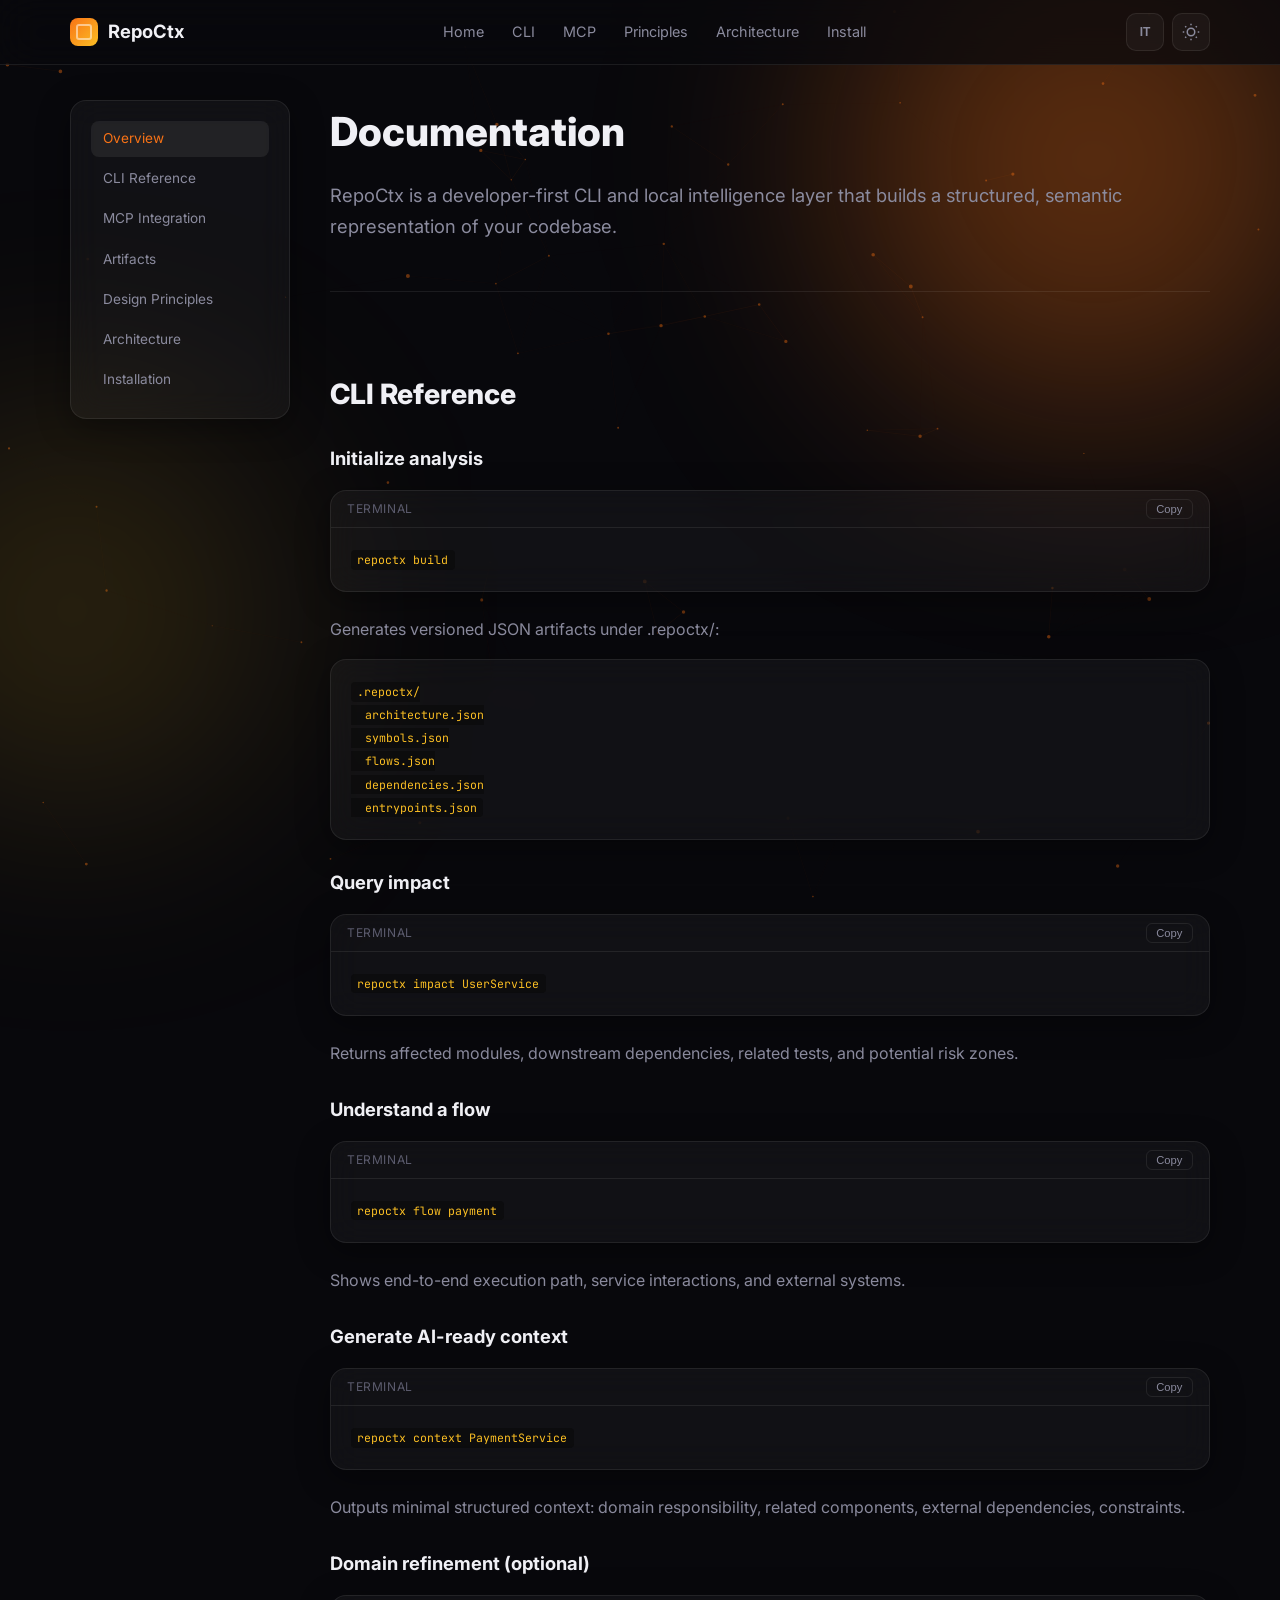
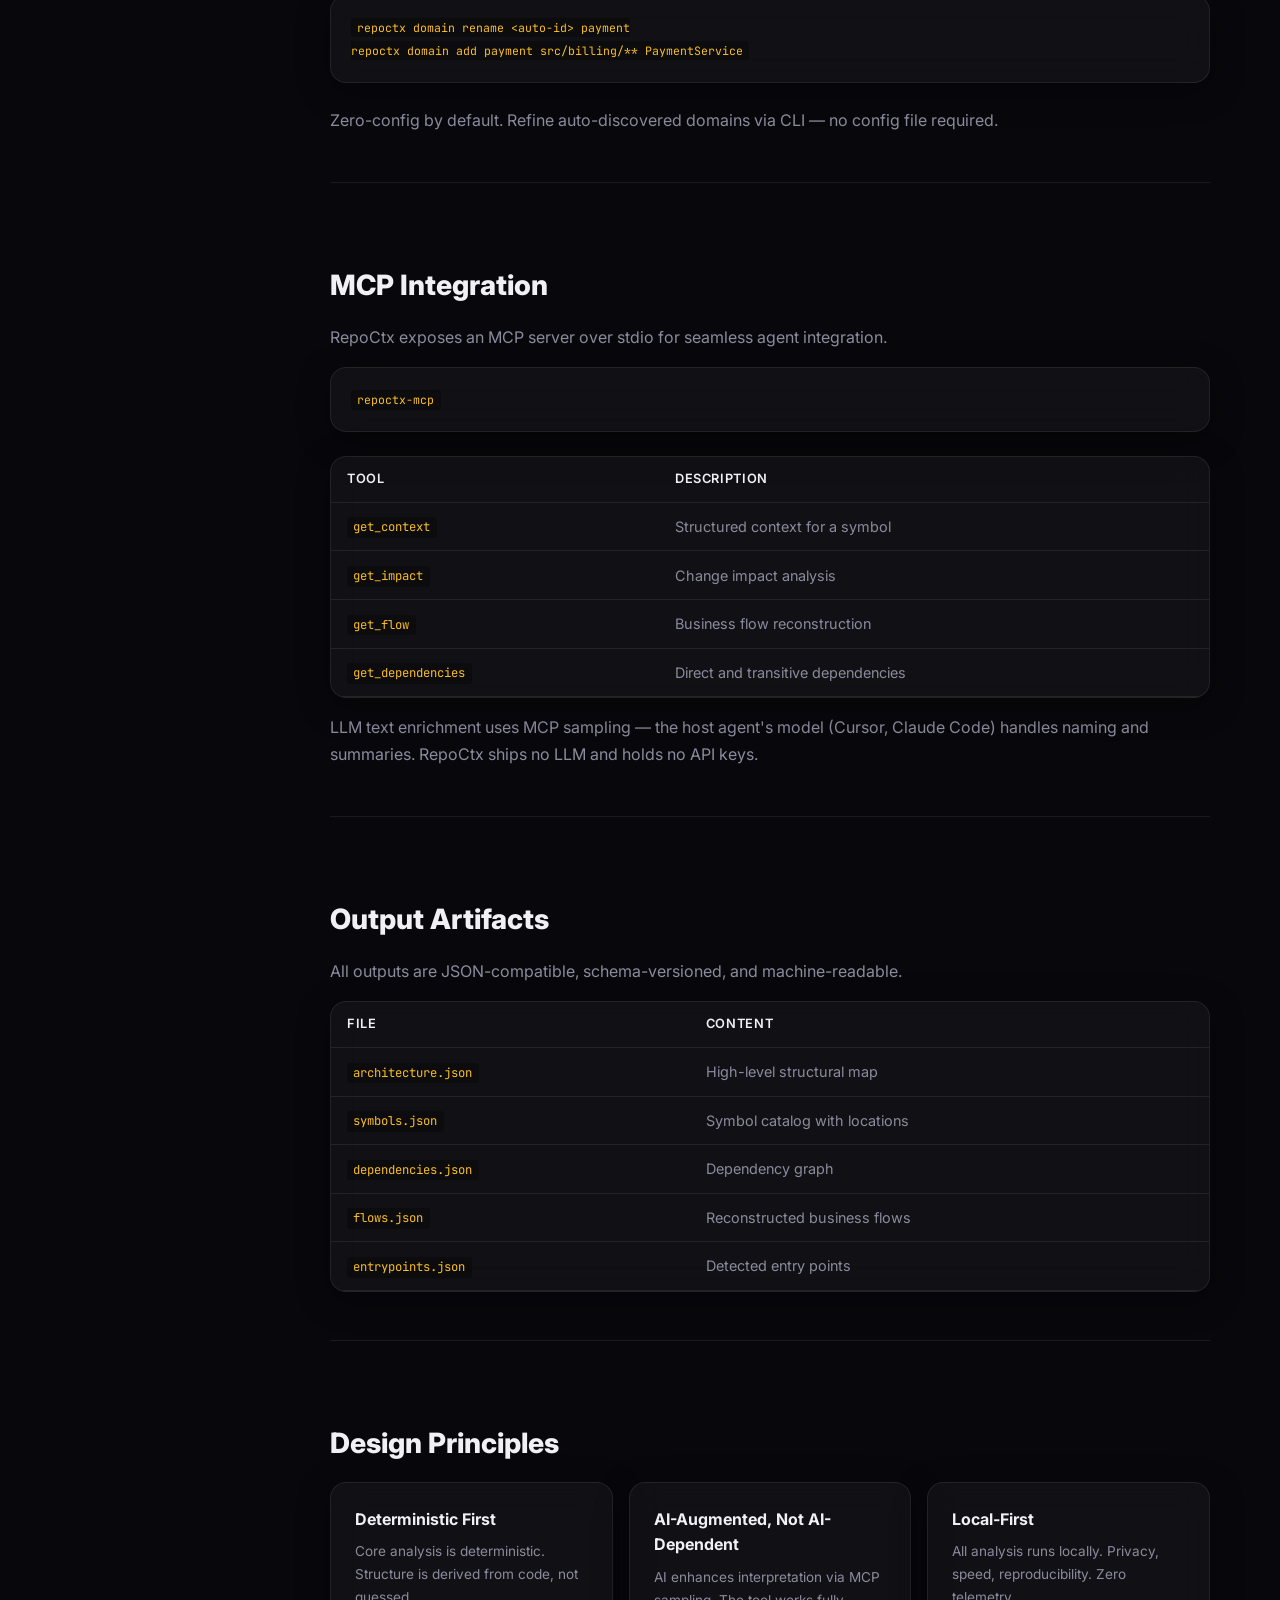
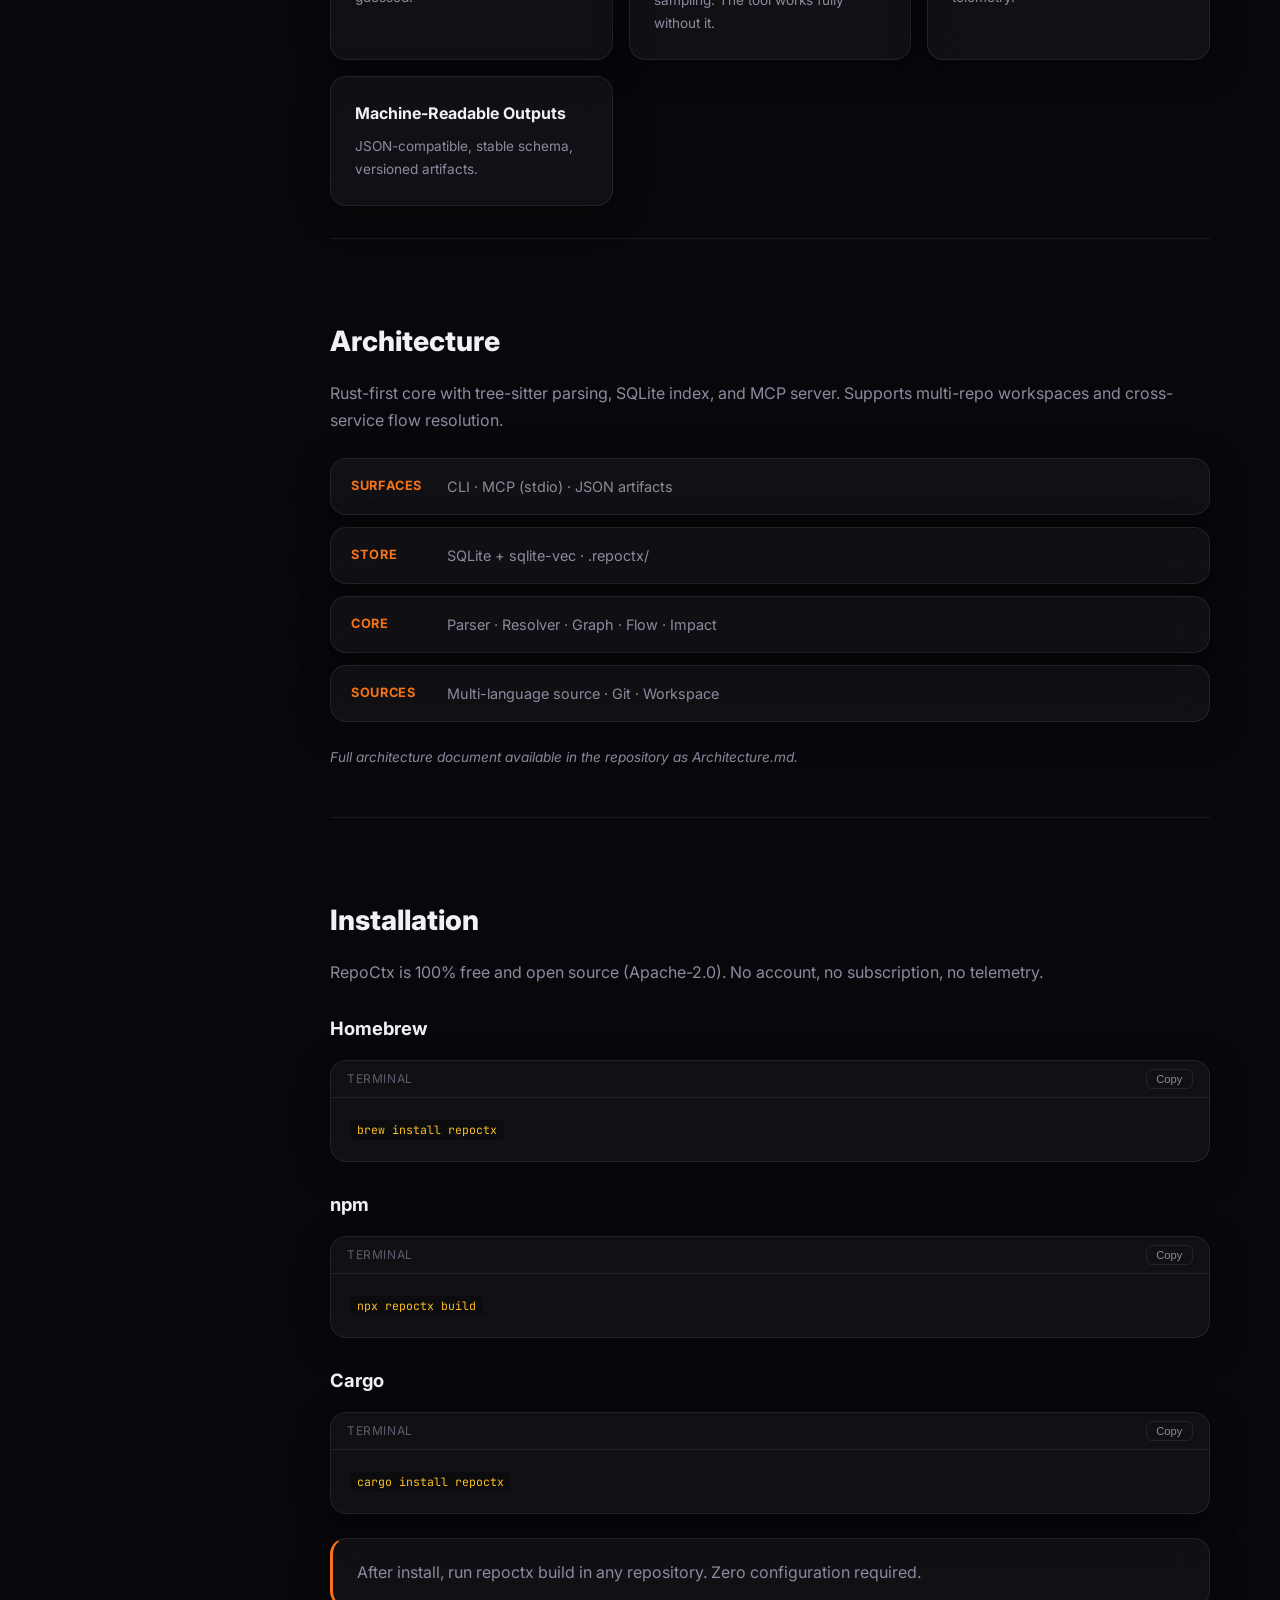
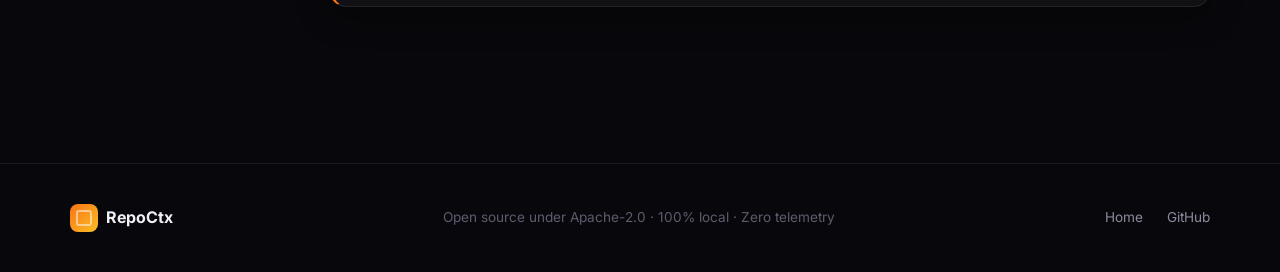
==== website/docs.html @ 56a8cdcb "Initial commit" ====
<!DOCTYPE html>
<html lang="en" data-theme="dark">
<head>
  <meta charset="UTF-8" />
  <meta name="viewport" content="width=device-width, initial-scale=1.0" />
  <meta name="description" content="RepoCtx Documentation — CLI, MCP, Architecture" />
  <title>Docs — RepoCtx</title>
  <link rel="icon" type="image/svg+xml" href="public/favicon.svg" />
  <link rel="preload" href="css/styles.css" as="style" />
  <link rel="stylesheet" href="css/styles.css" />
  <link rel="preconnect" href="https://fonts.googleapis.com" />
  <link rel="preconnect" href="https://fonts.gstatic.com" crossorigin />
  <link rel="preload" as="style" href="https://fonts.googleapis.com/css2?family=Inter:wght@400;500;600;700;800&family=JetBrains+Mono:wght@400;500;600&display=swap" />
  <link rel="stylesheet" href="https://fonts.googleapis.com/css2?family=Inter:wght@400;500;600;700;800&family=JetBrains+Mono:wght@400;500;600&display=swap" media="print" onload="this.media='all'" />
  <noscript><link rel="stylesheet" href="https://fonts.googleapis.com/css2?family=Inter:wght@400;500;600;700;800&family=JetBrains+Mono:wght@400;500;600&display=swap" /></noscript>
  <script>try{var t=localStorage.getItem("repoctx-theme");if(t)document.documentElement.setAttribute("data-theme",t)}catch(e){}</script>
</head>
<body>
  <canvas id="particles" aria-hidden="true"></canvas>
  <div class="glow glow-1" aria-hidden="true"></div>
  <div class="glow glow-2" aria-hidden="true"></div>

  <header class="nav" id="nav">
    <div class="nav-inner container">
      <a href="index.html" class="logo">
        <span class="logo-icon"></span>
        <span>RepoCtx</span>
      </a>
      <nav class="nav-links">
        <a href="index.html" data-i18n="nav.home">Home</a>
        <a href="#cli" data-i18n="docs.nav.cli">CLI</a>
        <a href="#mcp" data-i18n="docs.nav.mcp">MCP</a>
        <a href="#principles" data-i18n="docs.nav.principles">Principles</a>
        <a href="#architecture" data-i18n="docs.nav.architecture">Architecture</a>
        <a href="#install" data-i18n="docs.nav.install">Install</a>
      </nav>
      <div class="nav-actions">
        <button class="btn-icon" id="lang-toggle" aria-label="Switch language">EN</button>
        <button class="btn-icon" id="theme-toggle" aria-label="Toggle theme">
          <svg class="icon-sun" width="18" height="18" viewBox="0 0 24 24" fill="none" stroke="currentColor" stroke-width="2"><circle cx="12" cy="12" r="5"/><path d="M12 1v2M12 21v2M4.22 4.22l1.42 1.42M18.36 18.36l1.42 1.42M1 12h2M21 12h2M4.22 19.78l1.42-1.42M18.36 5.64l1.42-1.42"/></svg>
          <svg class="icon-moon" width="18" height="18" viewBox="0 0 24 24" fill="none" stroke="currentColor" stroke-width="2"><path d="M21 12.79A9 9 0 1 1 11.21 3 7 7 0 0 0 21 12.79z"/></svg>
        </button>
      </div>
      <button class="nav-burger" id="nav-burger" aria-label="Menu">
        <span></span><span></span><span></span>
      </button>
    </div>
  </header>

  <main class="docs-main">
    <div class="container docs-layout">
      <aside class="docs-sidebar glass-card">
        <nav class="docs-toc">
          <a href="#overview" data-i18n="docs.toc.overview">Overview</a>
          <a href="#cli" data-i18n="docs.toc.cli">CLI Reference</a>
          <a href="#mcp" data-i18n="docs.toc.mcp">MCP Integration</a>
          <a href="#artifacts" data-i18n="docs.toc.artifacts">Artifacts</a>
          <a href="#principles" data-i18n="docs.toc.principles">Design Principles</a>
          <a href="#architecture" data-i18n="docs.toc.architecture">Architecture</a>
          <a href="#install" data-i18n="docs.toc.install">Installation</a>
        </nav>
      </aside>

      <article class="docs-content">
        <section id="overview" class="doc-section reveal">
          <h1 data-i18n="docs.overview.title">Documentation</h1>
          <p class="lead" data-i18n="docs.overview.lead">RepoCtx is a developer-first CLI and local intelligence layer that builds a structured, semantic representation of your codebase.</p>
        </section>

        <section id="cli" class="doc-section reveal">
          <h2 data-i18n="docs.cli.title">CLI Reference</h2>

          <h3 data-i18n="docs.cli.build.title">Initialize analysis</h3>
          <div class="code-block glass-card">
            <div class="code-header"><span>terminal</span><button class="copy-btn" data-copy="repoctx build">Copy</button></div>
            <pre><code>repoctx build</code></pre>
          </div>
          <p data-i18n="docs.cli.build.desc">Generates versioned JSON artifacts under <code>.repoctx/</code>:</p>
          <div class="code-block glass-card">
            <pre><code>.repoctx/
  architecture.json
  symbols.json
  flows.json
  dependencies.json
  entrypoints.json</code></pre>
          </div>

          <h3 data-i18n="docs.cli.impact.title">Query impact</h3>
          <div class="code-block glass-card">
            <div class="code-header"><span>terminal</span><button class="copy-btn" data-copy="repoctx impact UserService">Copy</button></div>
            <pre><code>repoctx impact UserService</code></pre>
          </div>
          <p data-i18n="docs.cli.impact.desc">Returns affected modules, downstream dependencies, related tests, and potential risk zones.</p>

          <h3 data-i18n="docs.cli.flow.title">Understand a flow</h3>
          <div class="code-block glass-card">
            <div class="code-header"><span>terminal</span><button class="copy-btn" data-copy="repoctx flow payment">Copy</button></div>
            <pre><code>repoctx flow payment</code></pre>
          </div>
          <p data-i18n="docs.cli.flow.desc">Shows end-to-end execution path, service interactions, and external systems.</p>

          <h3 data-i18n="docs.cli.context.title">Generate AI-ready context</h3>
          <div class="code-block glass-card">
            <div class="code-header"><span>terminal</span><button class="copy-btn" data-copy="repoctx context PaymentService">Copy</button></div>
            <pre><code>repoctx context PaymentService</code></pre>
          </div>
          <p data-i18n="docs.cli.context.desc">Outputs minimal structured context: domain responsibility, related components, external dependencies, constraints.</p>

          <h3 data-i18n="docs.cli.domain.title">Domain refinement (optional)</h3>
          <div class="code-block glass-card">
            <pre><code>repoctx domain rename &lt;auto-id&gt; payment
repoctx domain add payment src/billing/** PaymentService</code></pre>
          </div>
          <p data-i18n="docs.cli.domain.desc">Zero-config by default. Refine auto-discovered domains via CLI — no config file required.</p>
        </section>

        <section id="mcp" class="doc-section reveal">
          <h2 data-i18n="docs.mcp.title">MCP Integration</h2>
          <p data-i18n="docs.mcp.desc">RepoCtx exposes an MCP server over stdio for seamless agent integration.</p>
          <div class="code-block glass-card">
            <pre><code>repoctx-mcp</code></pre>
          </div>
          <div class="table-wrap glass-card">
            <table>
              <thead>
                <tr>
                  <th data-i18n="docs.mcp.th.tool">Tool</th>
                  <th data-i18n="docs.mcp.th.desc">Description</th>
                </tr>
              </thead>
              <tbody>
                <tr><td><code>get_context</code></td><td data-i18n="docs.mcp.t1">Structured context for a symbol</td></tr>
                <tr><td><code>get_impact</code></td><td data-i18n="docs.mcp.t2">Change impact analysis</td></tr>
                <tr><td><code>get_flow</code></td><td data-i18n="docs.mcp.t3">Business flow reconstruction</td></tr>
                <tr><td><code>get_dependencies</code></td><td data-i18n="docs.mcp.t4">Direct and transitive dependencies</td></tr>
              </tbody>
            </table>
          </div>
          <p data-i18n="docs.mcp.sampling">LLM text enrichment uses MCP sampling — the host agent's model (Cursor, Claude Code) handles naming and summaries. RepoCtx ships no LLM and holds no API keys.</p>
        </section>

        <section id="artifacts" class="doc-section reveal">
          <h2 data-i18n="docs.artifacts.title">Output Artifacts</h2>
          <p data-i18n="docs.artifacts.desc">All outputs are JSON-compatible, schema-versioned, and machine-readable.</p>
          <div class="table-wrap glass-card">
            <table>
              <thead>
                <tr>
                  <th data-i18n="docs.artifacts.th.file">File</th>
                  <th data-i18n="docs.artifacts.th.content">Content</th>
                </tr>
              </thead>
              <tbody>
                <tr><td><code>architecture.json</code></td><td data-i18n="docs.artifacts.a1">High-level structural map</td></tr>
                <tr><td><code>symbols.json</code></td><td data-i18n="docs.artifacts.a2">Symbol catalog with locations</td></tr>
                <tr><td><code>dependencies.json</code></td><td data-i18n="docs.artifacts.a3">Dependency graph</td></tr>
                <tr><td><code>flows.json</code></td><td data-i18n="docs.artifacts.a4">Reconstructed business flows</td></tr>
                <tr><td><code>entrypoints.json</code></td><td data-i18n="docs.artifacts.a5">Detected entry points</td></tr>
              </tbody>
            </table>
          </div>
        </section>

        <section id="principles" class="doc-section reveal">
          <h2 data-i18n="docs.principles.title">Design Principles</h2>
          <div class="principles-list">
            <div class="principle glass-card">
              <h3 data-i18n="docs.principles.p1.title">Deterministic First</h3>
              <p data-i18n="docs.principles.p1.desc">Core analysis is deterministic. Structure is derived from code, not guessed.</p>
            </div>
            <div class="principle glass-card">
              <h3 data-i18n="docs.principles.p2.title">AI-Augmented, Not AI-Dependent</h3>
              <p data-i18n="docs.principles.p2.desc">AI enhances interpretation via MCP sampling. The tool works fully without it.</p>
            </div>
            <div class="principle glass-card">
              <h3 data-i18n="docs.principles.p3.title">Local-First</h3>
              <p data-i18n="docs.principles.p3.desc">All analysis runs locally. Privacy, speed, reproducibility. Zero telemetry.</p>
            </div>
            <div class="principle glass-card">
              <h3 data-i18n="docs.principles.p4.title">Machine-Readable Outputs</h3>
              <p data-i18n="docs.principles.p4.desc">JSON-compatible, stable schema, versioned artifacts.</p>
            </div>
          </div>
        </section>

        <section id="architecture" class="doc-section reveal">
          <h2 data-i18n="docs.arch.title">Architecture</h2>
          <p data-i18n="docs.arch.desc">Rust-first core with tree-sitter parsing, SQLite index, and MCP server. Supports multi-repo workspaces and cross-service flow resolution.</p>
          <div class="arch-stack">
            <div class="arch-layer glass-card"><span class="arch-label" data-i18n="docs.arch.l1">Surfaces</span><span>CLI · MCP (stdio) · JSON artifacts</span></div>
            <div class="arch-layer glass-card"><span class="arch-label" data-i18n="docs.arch.l2">Store</span><span>SQLite + sqlite-vec · .repoctx/</span></div>
            <div class="arch-layer glass-card"><span class="arch-label" data-i18n="docs.arch.l3">Core</span><span>Parser · Resolver · Graph · Flow · Impact</span></div>
            <div class="arch-layer glass-card"><span class="arch-label" data-i18n="docs.arch.l4">Sources</span><span>Multi-language source · Git · Workspace</span></div>
          </div>
          <p class="muted" data-i18n="docs.arch.note">Full architecture document available in the repository as Architecture.md.</p>
        </section>

        <section id="install" class="doc-section reveal">
          <h2 data-i18n="docs.install.title">Installation</h2>
          <p data-i18n="docs.install.desc">RepoCtx is 100% free and open source (Apache-2.0). No account, no subscription, no telemetry.</p>

          <h3>Homebrew</h3>
          <div class="code-block glass-card">
            <div class="code-header"><span>terminal</span><button class="copy-btn" data-copy="brew install repoctx">Copy</button></div>
            <pre><code>brew install repoctx</code></pre>
          </div>

          <h3>npm</h3>
          <div class="code-block glass-card">
            <div class="code-header"><span>terminal</span><button class="copy-btn" data-copy="npx repoctx build">Copy</button></div>
            <pre><code>npx repoctx build</code></pre>
          </div>

          <h3 data-i18n="docs.install.cargo">Cargo</h3>
          <div class="code-block glass-card">
            <div class="code-header"><span>terminal</span><button class="copy-btn" data-copy="cargo install repoctx">Copy</button></div>
            <pre><code>cargo install repoctx</code></pre>
          </div>

          <div class="install-note glass-card">
            <p data-i18n="docs.install.note">After install, run <code>repoctx build</code> in any repository. Zero configuration required.</p>
          </div>
        </section>
      </article>
    </div>
  </main>

  <footer class="footer">
    <div class="container footer-inner">
      <div class="footer-brand">
        <span class="logo-icon"></span>
        <span>RepoCtx</span>
      </div>
      <p class="footer-copy" data-i18n="footer.copy">Open source under Apache-2.0 · 100% local · Zero telemetry</p>
      <div class="footer-links">
        <a href="index.html" data-i18n="nav.home">Home</a>
        <a href="https://github.com" data-i18n="footer.github">GitHub</a>
      </div>
    </div>
  </footer>

  <script src="js/i18n.js" defer></script>
  <script src="js/main.js" defer></script>
</body>
</html>
---- website/css/styles.css ----
/* ===== CSS Variables ===== */
:root,
[data-theme="dark"] {
  --bg: #08080c;
  --bg-alt: #0e0e14;
  --surface: rgba(255, 255, 255, 0.04);
  --surface-hover: rgba(255, 255, 255, 0.07);
  --border: rgba(255, 255, 255, 0.08);
  --border-strong: rgba(255, 255, 255, 0.14);
  --text: #f0f0f5;
  --text-muted: #8b8b9e;
  --text-dim: #5c5c6e;
  --accent: #f97316;
  --accent-light: #fbbf24;
  --accent-glow: rgba(249, 115, 22, 0.35);
  --accent-glow-soft: rgba(251, 191, 36, 0.15);
  --glass-blur: 16px;
  --nav-bg: rgba(8, 8, 12, 0.75);
  --code-bg: rgba(0, 0, 0, 0.35);
  --shadow: 0 8px 32px rgba(0, 0, 0, 0.4);
  --gradient: linear-gradient(135deg, #f97316, #fbbf24);
}

[data-theme="light"] {
  --bg: #f8f8fc;
  --bg-alt: #f0f0f6;
  --surface: rgba(255, 255, 255, 0.7);
  --surface-hover: rgba(255, 255, 255, 0.9);
  --border: rgba(0, 0, 0, 0.08);
  --border-strong: rgba(0, 0, 0, 0.14);
  --text: #12121a;
  --text-muted: #5c5c6e;
  --text-dim: #8b8b9e;
  --accent-glow: rgba(249, 115, 22, 0.2);
  --accent-glow-soft: rgba(251, 191, 36, 0.1);
  --nav-bg: rgba(248, 248, 252, 0.85);
  --code-bg: rgba(0, 0, 0, 0.04);
  --shadow: 0 8px 32px rgba(0, 0, 0, 0.08);
}

/* ===== Reset & Base ===== */
*, *::before, *::after { box-sizing: border-box; margin: 0; padding: 0; }

html {
  scroll-behavior: smooth;
  scroll-padding-top: 80px;
}

body {
  font-family: "Inter", system-ui, sans-serif;
  background: var(--bg);
  color: var(--text);
  line-height: 1.6;
  overflow-x: hidden;
  transition: background 0.4s ease, color 0.4s ease;
  text-rendering: optimizeLegibility;
  -webkit-font-smoothing: antialiased;
}

a { color: inherit; text-decoration: none; }
img { max-width: 100%; display: block; }
code, pre { font-family: "JetBrains Mono", monospace; }

.container {
  width: min(1140px, 92vw);
  margin: 0 auto;
}

/* ===== Background Effects ===== */
#particles {
  position: fixed;
  inset: 0;
  z-index: 0;
  pointer-events: none;
  contain: strict;
  will-change: contents;
}

.glow {
  position: fixed;
  border-radius: 50%;
  filter: blur(120px);
  pointer-events: none;
  z-index: 0;
  animation: glowPulse 8s ease-in-out infinite;
  contain: strict;
  will-change: transform, opacity;
}

.glow-1 {
  width: 500px;
  height: 500px;
  background: var(--accent-glow);
  top: -10%;
  right: -5%;
}

.glow-2 {
  width: 400px;
  height: 400px;
  background: var(--accent-glow-soft);
  bottom: 10%;
  left: -10%;
  animation-delay: -4s;
}

@keyframes glowPulse {
  0%, 100% { opacity: 0.6; transform: scale(1); }
  50% { opacity: 1; transform: scale(1.1); }
}

/* ===== Glass Card ===== */
.glass-card {
  background: var(--surface);
  border: 1px solid var(--border);
  border-radius: 16px;
  backdrop-filter: blur(var(--glass-blur));
  -webkit-backdrop-filter: blur(var(--glass-blur));
  box-shadow: var(--shadow);
  transition: border-color 0.3s, background 0.3s, transform 0.3s, box-shadow 0.3s;
}

.glass-card:hover {
  border-color: var(--border-strong);
  background: var(--surface-hover);
}

/* ===== Navigation ===== */
.nav {
  position: fixed;
  top: 0;
  left: 0;
  right: 0;
  z-index: 100;
  background: var(--nav-bg);
  backdrop-filter: blur(20px);
  -webkit-backdrop-filter: blur(20px);
  border-bottom: 1px solid var(--border);
  transition: background 0.4s, box-shadow 0.3s;
}

.nav.scrolled { box-shadow: 0 4px 24px rgba(0, 0, 0, 0.15); }

.nav-inner {
  display: flex;
  align-items: center;
  justify-content: space-between;
  height: 64px;
  gap: 1rem;
}

.logo {
  display: flex;
  align-items: center;
  gap: 0.6rem;
  font-weight: 700;
  font-size: 1.15rem;
}

.logo-icon {
  width: 28px;
  height: 28px;
  border-radius: 8px;
  background: var(--gradient);
  position: relative;
}

.logo-icon::after {
  content: "";
  position: absolute;
  inset: 6px;
  border: 2px solid rgba(255,255,255,0.5);
  border-radius: 3px;
}

.nav-links {
  display: flex;
  gap: 1.75rem;
}

.nav-links a {
  font-size: 0.9rem;
  color: var(--text-muted);
  transition: color 0.2s;
  position: relative;
}

.nav-links a:hover { color: var(--accent); }

.nav-links a::after {
  content: "";
  position: absolute;
  bottom: -4px;
  left: 0;
  width: 0;
  height: 2px;
  background: var(--gradient);
  transition: width 0.3s;
}

.nav-links a:hover::after { width: 100%; }

.nav-actions {
  display: flex;
  align-items: center;
  gap: 0.5rem;
}

.nav-burger {
  display: none;
  flex-direction: column;
  gap: 5px;
  background: none;
  border: none;
  cursor: pointer;
  padding: 4px;
}

.nav-burger span {
  display: block;
  width: 22px;
  height: 2px;
  background: var(--text);
  transition: transform 0.3s, opacity 0.3s;
}

.nav-burger.active span:nth-child(1) { transform: translateY(7px) rotate(45deg); }
.nav-burger.active span:nth-child(2) { opacity: 0; }
.nav-burger.active span:nth-child(3) { transform: translateY(-7px) rotate(-45deg); }

/* ===== Buttons ===== */
.btn {
  display: inline-flex;
  align-items: center;
  justify-content: center;
  padding: 0.55rem 1.25rem;
  border-radius: 10px;
  font-size: 0.9rem;
  font-weight: 600;
  border: none;
  cursor: pointer;
  transition: transform 0.2s, box-shadow 0.2s, background 0.2s;
}

.btn:hover { transform: translateY(-2px); }
.btn:active { transform: translateY(0); }

.btn-primary {
  background: var(--gradient);
  color: #fff;
  box-shadow: 0 4px 20px var(--accent-glow);
}

.btn-primary:hover { box-shadow: 0 6px 28px var(--accent-glow); }

.btn-glass {
  background: var(--surface);
  border: 1px solid var(--border);
  color: var(--text);
}

.btn-lg { padding: 0.75rem 1.75rem; font-size: 1rem; }

.btn-icon {
  width: 38px;
  height: 38px;
  display: flex;
  align-items: center;
  justify-content: center;
  border-radius: 10px;
  border: 1px solid var(--border);
  background: var(--surface);
  color: var(--text-muted);
  cursor: pointer;
  font-size: 0.75rem;
  font-weight: 700;
  transition: border-color 0.2s, color 0.2s, background 0.2s;
}

.btn-icon:hover {
  border-color: var(--accent);
  color: var(--accent);
}

[data-theme="dark"] .icon-sun { display: block; }
[data-theme="dark"] .icon-moon { display: none; }
[data-theme="light"] .icon-sun { display: none; }
[data-theme="light"] .icon-moon { display: block; }

/* ===== Hero ===== */
.hero {
  position: relative;
  z-index: 1;
  padding: 140px 0 80px;
  min-height: 100vh;
  display: flex;
  align-items: center;
}

.hero-grid {
  display: grid;
  grid-template-columns: 1fr 1fr;
  gap: 4rem;
  align-items: center;
}

.badge {
  display: inline-block;
  padding: 0.35rem 0.9rem;
  border-radius: 100px;
  font-size: 0.8rem;
  font-weight: 500;
  background: var(--surface);
  border: 1px solid var(--border);
  color: var(--accent);
  margin-bottom: 1.5rem;
}

.hero h1 {
  font-size: clamp(2.2rem, 5vw, 3.5rem);
  font-weight: 800;
  line-height: 1.15;
  letter-spacing: -0.02em;
  margin-bottom: 1.25rem;
}

.gradient-text {
  background: var(--gradient);
  -webkit-background-clip: text;
  -webkit-text-fill-color: transparent;
  background-clip: text;
}

.hero-sub {
  font-size: 1.1rem;
  color: var(--text-muted);
  max-width: 520px;
  margin-bottom: 2rem;
}

.hero-cta {
  display: flex;
  gap: 1rem;
  flex-wrap: wrap;
  margin-bottom: 2.5rem;
}

.hero-stats {
  display: flex;
  gap: 1rem;
  flex-wrap: wrap;
}

.stat {
  padding: 1rem 1.25rem;
  text-align: center;
  min-width: 100px;
}

.stat-num {
  display: block;
  font-size: 1.4rem;
  font-weight: 800;
  background: var(--gradient);
  -webkit-background-clip: text;
  -webkit-text-fill-color: transparent;
  background-clip: text;
}

.stat-label {
  font-size: 0.75rem;
  color: var(--text-muted);
  text-transform: uppercase;
  letter-spacing: 0.05em;
}

/* ===== Terminal ===== */
.terminal {
  overflow: hidden;
  animation: float 6s ease-in-out infinite;
}

@keyframes float {
  0%, 100% { transform: translateY(0); }
  50% { transform: translateY(-10px); }
}

.terminal-bar {
  display: flex;
  align-items: center;
  gap: 6px;
  padding: 12px 16px;
  border-bottom: 1px solid var(--border);
  background: rgba(0,0,0,0.2);
}

.dot {
  width: 10px;
  height: 10px;
  border-radius: 50%;
}

.dot.red { background: #ff5f57; }
.dot.yellow { background: #febc2e; }
.dot.green { background: #28c840; }

.terminal-title {
  margin-left: auto;
  font-family: "JetBrains Mono", monospace;
  font-size: 0.75rem;
  color: var(--text-dim);
}

.terminal-body {
  padding: 1.25rem 1.5rem;
  min-height: 220px;
}

.terminal-body pre {
  font-size: 0.85rem;
  line-height: 1.7;
  color: var(--accent-light);
  white-space: pre-wrap;
  word-break: break-all;
}

.cursor-blink {
  animation: blink 1s step-end infinite;
  color: var(--accent);
}

@keyframes blink {
  0%, 100% { opacity: 1; }
  50% { opacity: 0; }
}

/* ===== Sections ===== */
.section {
  position: relative;
  z-index: 1;
  padding: 100px 0;
  content-visibility: auto;
  contain-intrinsic-size: auto 600px;
}

.section-alt { background: var(--bg-alt); }

.section-header {
  text-align: center;
  max-width: 640px;
  margin: 0 auto 3.5rem;
}

.section-tag {
  display: inline-block;
  font-size: 0.8rem;
  font-weight: 600;
  text-transform: uppercase;
  letter-spacing: 0.1em;
  color: var(--accent);
  margin-bottom: 0.75rem;
}

.section-header h2 {
  font-size: clamp(1.75rem, 4vw, 2.5rem);
  font-weight: 800;
  letter-spacing: -0.02em;
  margin-bottom: 0.75rem;
}

.section-header p {
  color: var(--text-muted);
  font-size: 1.05rem;
}

/* ===== Cards Grid ===== */
.cards-grid {
  display: grid;
  grid-template-columns: repeat(auto-fit, minmax(250px, 1fr));
  gap: 1.25rem;
}

.card {
  padding: 1.75rem;
}

.card-icon {
  font-size: 1.5rem;
  color: var(--accent);
  margin-bottom: 1rem;
}

.card h3 {
  font-size: 1.1rem;
  font-weight: 700;
  margin-bottom: 0.5rem;
}

.card p {
  font-size: 0.9rem;
  color: var(--text-muted);
  line-height: 1.65;
}

/* ===== Split Layout ===== */
.split {
  display: grid;
  grid-template-columns: 1fr 1fr;
  gap: 4rem;
  align-items: center;
}

.split-content h2 {
  font-size: clamp(1.75rem, 3.5vw, 2.25rem);
  font-weight: 800;
  margin-bottom: 1.25rem;
  letter-spacing: -0.02em;
}

.quote {
  padding: 1.25rem 1.5rem;
  margin: 1.5rem 0;
  border-left: 3px solid var(--accent);
}

.quote p {
  font-style: italic;
  color: var(--text-muted);
  font-size: 1.05rem;
}

.check-list {
  list-style: none;
  margin-top: 1.5rem;
}

.check-list li {
  padding: 0.4rem 0 0.4rem 1.75rem;
  position: relative;
  color: var(--text-muted);
}

.check-list li::before {
  content: "✓";
  position: absolute;
  left: 0;
  color: var(--accent);
  font-weight: 700;
}

/* ===== Flow Diagram ===== */
.flow-diagram {
  padding: 2rem;
  text-align: center;
}

.flow-node {
  padding: 0.75rem 1.25rem;
  border-radius: 10px;
  background: var(--surface);
  border: 1px solid var(--border);
  font-size: 0.9rem;
  font-weight: 600;
  display: inline-block;
  transition: border-color 0.3s, box-shadow 0.3s;
}

.flow-node.accent {
  background: var(--gradient);
  color: #fff;
  border: none;
  box-shadow: 0 4px 20px var(--accent-glow);
}

.flow-node.small {
  font-size: 0.8rem;
  padding: 0.5rem 0.9rem;
}

.flow-arrow {
  color: var(--accent);
  font-size: 1.25rem;
  margin: 0.5rem 0;
  animation: arrowBounce 2s ease-in-out infinite;
}

@keyframes arrowBounce {
  0%, 100% { transform: translateY(0); opacity: 0.6; }
  50% { transform: translateY(4px); opacity: 1; }
}

.flow-branches {
  display: flex;
  gap: 0.5rem;
  justify-content: center;
  flex-wrap: wrap;
}

/* ===== Features Grid ===== */
.features-grid {
  display: grid;
  grid-template-columns: repeat(auto-fit, minmax(260px, 1fr));
  gap: 1.25rem;
}

.feature {
  padding: 2rem;
  position: relative;
  overflow: hidden;
}

.feature::before {
  content: "";
  position: absolute;
  top: 0;
  left: 0;
  right: 0;
  height: 2px;
  background: var(--gradient);
  transform: scaleX(0);
  transition: transform 0.4s;
}

.feature:hover::before { transform: scaleX(1); }

.feature-num {
  font-size: 2.5rem;
  font-weight: 800;
  color: var(--border-strong);
  margin-bottom: 0.75rem;
  line-height: 1;
}

.feature h3 {
  font-size: 1.1rem;
  font-weight: 700;
  margin-bottom: 0.5rem;
}

.feature p {
  font-size: 0.9rem;
  color: var(--text-muted);
}

/* ===== Integrations ===== */
.integrations-grid {
  display: grid;
  grid-template-columns: repeat(auto-fit, minmax(240px, 1fr));
  gap: 1.25rem;
}

.integration {
  padding: 1.75rem;
}

.integration h3 {
  font-size: 1.15rem;
  font-weight: 700;
  margin-bottom: 0.5rem;
}

.integration p {
  font-size: 0.9rem;
  color: var(--text-muted);
}

.integration.highlight {
  border-color: var(--accent);
  box-shadow: 0 0 30px var(--accent-glow-soft);
}

/* ===== CTA ===== */
.cta-section { padding-bottom: 120px; }

.cta-box {
  text-align: center;
  padding: 4rem 2rem;
}

.cta-box h2 {
  font-size: clamp(1.5rem, 3.5vw, 2.25rem);
  font-weight: 800;
  margin-bottom: 0.75rem;
}

.cta-box p {
  color: var(--text-muted);
  margin-bottom: 2rem;
  font-size: 1.05rem;
}

/* ===== Footer ===== */
.footer {
  position: relative;
  z-index: 1;
  border-top: 1px solid var(--border);
  padding: 2.5rem 0;
}

.footer-inner {
  display: flex;
  align-items: center;
  justify-content: space-between;
  flex-wrap: wrap;
  gap: 1rem;
}

.footer-brand {
  display: flex;
  align-items: center;
  gap: 0.5rem;
  font-weight: 700;
}

.footer-copy {
  font-size: 0.85rem;
  color: var(--text-dim);
}

.footer-links {
  display: flex;
  gap: 1.5rem;
}

.footer-links a {
  font-size: 0.85rem;
  color: var(--text-muted);
  transition: color 0.2s;
}

.footer-links a:hover { color: var(--accent); }

/* ===== Docs Page ===== */
.docs-main {
  position: relative;
  z-index: 1;
  padding: 100px 0 60px;
  content-visibility: auto;
  contain-intrinsic-size: auto 800px;
}

.docs-layout {
  display: grid;
  grid-template-columns: 220px 1fr;
  gap: 2.5rem;
  align-items: start;
}

.docs-sidebar {
  position: sticky;
  top: 88px;
  padding: 1.25rem;
}

.docs-toc {
  display: flex;
  flex-direction: column;
  gap: 0.25rem;
}

.docs-toc a {
  padding: 0.45rem 0.75rem;
  border-radius: 8px;
  font-size: 0.85rem;
  color: var(--text-muted);
  transition: background 0.2s, color 0.2s;
}

.docs-toc a:hover,
.docs-toc a.active {
  background: var(--surface-hover);
  color: var(--accent);
}

.doc-section {
  margin-bottom: 4rem;
  padding-bottom: 2rem;
  border-bottom: 1px solid var(--border);
}

.doc-section:last-child { border-bottom: none; }

.doc-section h1 {
  font-size: 2.5rem;
  font-weight: 800;
  margin-bottom: 1rem;
}

.doc-section h2 {
  font-size: 1.75rem;
  font-weight: 800;
  margin-bottom: 1rem;
  padding-top: 1rem;
}

.doc-section h3 {
  font-size: 1.15rem;
  font-weight: 700;
  margin: 1.75rem 0 0.75rem;
}

.lead {
  font-size: 1.15rem;
  color: var(--text-muted);
  line-height: 1.7;
}

.doc-section p {
  color: var(--text-muted);
  margin-bottom: 1rem;
  line-height: 1.7;
}

.doc-section code {
  background: var(--code-bg);
  padding: 0.15rem 0.4rem;
  border-radius: 4px;
  font-size: 0.85em;
  color: var(--accent-light);
}

.code-block {
  margin: 1rem 0 1.5rem;
  overflow: hidden;
}

.code-header {
  display: flex;
  justify-content: space-between;
  align-items: center;
  padding: 0.5rem 1rem;
  border-bottom: 1px solid var(--border);
  font-size: 0.75rem;
  color: var(--text-dim);
  text-transform: uppercase;
  letter-spacing: 0.05em;
}

.copy-btn {
  background: none;
  border: 1px solid var(--border);
  color: var(--text-muted);
  padding: 0.2rem 0.6rem;
  border-radius: 6px;
  font-size: 0.7rem;
  cursor: pointer;
  transition: border-color 0.2s, color 0.2s;
}

.copy-btn:hover {
  border-color: var(--accent);
  color: var(--accent);
}

.code-block pre {
  padding: 1.25rem;
  font-size: 0.85rem;
  line-height: 1.7;
  overflow-x: auto;
  color: var(--accent-light);
}

.table-wrap {
  overflow-x: auto;
  margin: 1rem 0;
}

table {
  width: 100%;
  border-collapse: collapse;
  font-size: 0.9rem;
}

th, td {
  padding: 0.75rem 1rem;
  text-align: left;
  border-bottom: 1px solid var(--border);
}

th {
  font-weight: 600;
  color: var(--text);
  font-size: 0.8rem;
  text-transform: uppercase;
  letter-spacing: 0.05em;
}

td { color: var(--text-muted); }

.principles-list {
  display: grid;
  grid-template-columns: repeat(auto-fit, minmax(240px, 1fr));
  gap: 1rem;
  margin-top: 1rem;
}

.principle {
  padding: 1.5rem;
}

.principle h3 {
  font-size: 1rem;
  margin: 0 0 0.5rem;
}

.principle p {
  font-size: 0.85rem;
  margin: 0;
}

.arch-stack {
  display: flex;
  flex-direction: column;
  gap: 0.75rem;
  margin: 1.5rem 0;
}

.arch-layer {
  display: flex;
  align-items: center;
  gap: 1rem;
  padding: 1rem 1.25rem;
  font-size: 0.9rem;
  color: var(--text-muted);
}

.arch-label {
  font-weight: 700;
  color: var(--accent);
  min-width: 80px;
  font-size: 0.8rem;
  text-transform: uppercase;
  letter-spacing: 0.05em;
}

.muted {
  font-size: 0.85rem;
  color: var(--text-dim);
  font-style: italic;
}

.install-note {
  padding: 1.25rem 1.5rem;
  margin-top: 1.5rem;
  border-left: 3px solid var(--accent);
}

.install-note p { margin: 0; }

/* ===== Scroll Reveal ===== */
.reveal {
  opacity: 0;
  transform: translateY(30px);
  transition: opacity 0.7s ease, transform 0.7s ease;
}

.reveal.visible {
  opacity: 1;
  transform: translateY(0);
}

/* ===== Reduced Motion ===== */
@media (prefers-reduced-motion: reduce) {
  html { scroll-behavior: auto; }

  .reveal {
    opacity: 1;
    transform: none;
    transition: none;
  }

  .terminal,
  .glow,
  .flow-arrow,
  .cursor-blink {
    animation: none !important;
  }

  body,
  .glass-card,
  .btn,
  .nav-links a::after {
    transition: none !important;
  }
}

/* ===== Mobile ===== */
@media (max-width: 900px) {
  .hero-grid,
  .split,
  .docs-layout {
    grid-template-columns: 1fr;
  }

  .hero-grid { gap: 2.5rem; }
  .split { gap: 2.5rem; }

  .nav-links {
    display: none;
    position: absolute;
    top: 64px;
    left: 0;
    right: 0;
    flex-direction: column;
    background: var(--nav-bg);
    backdrop-filter: blur(20px);
    padding: 1.5rem;
    border-bottom: 1px solid var(--border);
    gap: 0.5rem;
  }

  .nav-links.open { display: flex; }

  .nav-burger { display: flex; }

  .nav-actions .btn-primary { display: none; }

  .docs-sidebar {
    position: static;
  }

  .docs-toc {
    flex-direction: row;
    flex-wrap: wrap;
    gap: 0.5rem;
  }

  .hero { padding-top: 100px; min-height: auto; }
  .section { padding: 70px 0; }
}

@media (max-width: 500px) {
  .hero-cta { flex-direction: column; }
  .hero-cta .btn { width: 100%; }
  .hero-stats { flex-direction: column; }
  .stat { width: 100%; }
}
---- website/css/styles.css ----
/* ===== CSS Variables ===== */
:root,
[data-theme="dark"] {
  --bg: #08080c;
  --bg-alt: #0e0e14;
  --surface: rgba(255, 255, 255, 0.04);
  --surface-hover: rgba(255, 255, 255, 0.07);
  --border: rgba(255, 255, 255, 0.08);
  --border-strong: rgba(255, 255, 255, 0.14);
  --text: #f0f0f5;
  --text-muted: #8b8b9e;
  --text-dim: #5c5c6e;
  --accent: #f97316;
  --accent-light: #fbbf24;
  --accent-glow: rgba(249, 115, 22, 0.35);
  --accent-glow-soft: rgba(251, 191, 36, 0.15);
  --glass-blur: 16px;
  --nav-bg: rgba(8, 8, 12, 0.75);
  --code-bg: rgba(0, 0, 0, 0.35);
  --shadow: 0 8px 32px rgba(0, 0, 0, 0.4);
  --gradient: linear-gradient(135deg, #f97316, #fbbf24);
}

[data-theme="light"] {
  --bg: #f8f8fc;
  --bg-alt: #f0f0f6;
  --surface: rgba(255, 255, 255, 0.7);
  --surface-hover: rgba(255, 255, 255, 0.9);
  --border: rgba(0, 0, 0, 0.08);
  --border-strong: rgba(0, 0, 0, 0.14);
  --text: #12121a;
  --text-muted: #5c5c6e;
  --text-dim: #8b8b9e;
  --accent-glow: rgba(249, 115, 22, 0.2);
  --accent-glow-soft: rgba(251, 191, 36, 0.1);
  --nav-bg: rgba(248, 248, 252, 0.85);
  --code-bg: rgba(0, 0, 0, 0.04);
  --shadow: 0 8px 32px rgba(0, 0, 0, 0.08);
}

/* ===== Reset & Base ===== */
*, *::before, *::after { box-sizing: border-box; margin: 0; padding: 0; }

html {
  scroll-behavior: smooth;
  scroll-padding-top: 80px;
}

body {
  font-family: "Inter", system-ui, sans-serif;
  background: var(--bg);
  color: var(--text);
  line-height: 1.6;
  overflow-x: hidden;
  transition: background 0.4s ease, color 0.4s ease;
  text-rendering: optimizeLegibility;
  -webkit-font-smoothing: antialiased;
}

a { color: inherit; text-decoration: none; }
img { max-width: 100%; display: block; }
code, pre { font-family: "JetBrains Mono", monospace; }

.container {
  width: min(1140px, 92vw);
  margin: 0 auto;
}

/* ===== Background Effects ===== */
#particles {
  position: fixed;
  inset: 0;
  z-index: 0;
  pointer-events: none;
  contain: strict;
  will-change: contents;
}

.glow {
  position: fixed;
  border-radius: 50%;
  filter: blur(120px);
  pointer-events: none;
  z-index: 0;
  animation: glowPulse 8s ease-in-out infinite;
  contain: strict;
  will-change: transform, opacity;
}

.glow-1 {
  width: 500px;
  height: 500px;
  background: var(--accent-glow);
  top: -10%;
  right: -5%;
}

.glow-2 {
  width: 400px;
  height: 400px;
  background: var(--accent-glow-soft);
  bottom: 10%;
  left: -10%;
  animation-delay: -4s;
}

@keyframes glowPulse {
  0%, 100% { opacity: 0.6; transform: scale(1); }
  50% { opacity: 1; transform: scale(1.1); }
}

/* ===== Glass Card ===== */
.glass-card {
  background: var(--surface);
  border: 1px solid var(--border);
  border-radius: 16px;
  backdrop-filter: blur(var(--glass-blur));
  -webkit-backdrop-filter: blur(var(--glass-blur));
  box-shadow: var(--shadow);
  transition: border-color 0.3s, background 0.3s, transform 0.3s, box-shadow 0.3s;
}

.glass-card:hover {
  border-color: var(--border-strong);
  background: var(--surface-hover);
}

/* ===== Navigation ===== */
.nav {
  position: fixed;
  top: 0;
  left: 0;
  right: 0;
  z-index: 100;
  background: var(--nav-bg);
  backdrop-filter: blur(20px);
  -webkit-backdrop-filter: blur(20px);
  border-bottom: 1px solid var(--border);
  transition: background 0.4s, box-shadow 0.3s;
}

.nav.scrolled { box-shadow: 0 4px 24px rgba(0, 0, 0, 0.15); }

.nav-inner {
  display: flex;
  align-items: center;
  justify-content: space-between;
  height: 64px;
  gap: 1rem;
}

.logo {
  display: flex;
  align-items: center;
  gap: 0.6rem;
  font-weight: 700;
  font-size: 1.15rem;
}

.logo-icon {
  width: 28px;
  height: 28px;
  border-radius: 8px;
  background: var(--gradient);
  position: relative;
}

.logo-icon::after {
  content: "";
  position: absolute;
  inset: 6px;
  border: 2px solid rgba(255,255,255,0.5);
  border-radius: 3px;
}

.nav-links {
  display: flex;
  gap: 1.75rem;
}

.nav-links a {
  font-size: 0.9rem;
  color: var(--text-muted);
  transition: color 0.2s;
  position: relative;
}

.nav-links a:hover { color: var(--accent); }

.nav-links a::after {
  content: "";
  position: absolute;
  bottom: -4px;
  left: 0;
  width: 0;
  height: 2px;
  background: var(--gradient);
  transition: width 0.3s;
}

.nav-links a:hover::after { width: 100%; }

.nav-actions {
  display: flex;
  align-items: center;
  gap: 0.5rem;
}

.nav-burger {
  display: none;
  flex-direction: column;
  gap: 5px;
  background: none;
  border: none;
  cursor: pointer;
  padding: 4px;
}

.nav-burger span {
  display: block;
  width: 22px;
  height: 2px;
  background: var(--text);
  transition: transform 0.3s, opacity 0.3s;
}

.nav-burger.active span:nth-child(1) { transform: translateY(7px) rotate(45deg); }
.nav-burger.active span:nth-child(2) { opacity: 0; }
.nav-burger.active span:nth-child(3) { transform: translateY(-7px) rotate(-45deg); }

/* ===== Buttons ===== */
.btn {
  display: inline-flex;
  align-items: center;
  justify-content: center;
  padding: 0.55rem 1.25rem;
  border-radius: 10px;
  font-size: 0.9rem;
  font-weight: 600;
  border: none;
  cursor: pointer;
  transition: transform 0.2s, box-shadow 0.2s, background 0.2s;
}

.btn:hover { transform: translateY(-2px); }
.btn:active { transform: translateY(0); }

.btn-primary {
  background: var(--gradient);
  color: #fff;
  box-shadow: 0 4px 20px var(--accent-glow);
}

.btn-primary:hover { box-shadow: 0 6px 28px var(--accent-glow); }

.btn-glass {
  background: var(--surface);
  border: 1px solid var(--border);
  color: var(--text);
}

.btn-lg { padding: 0.75rem 1.75rem; font-size: 1rem; }

.btn-icon {
  width: 38px;
  height: 38px;
  display: flex;
  align-items: center;
  justify-content: center;
  border-radius: 10px;
  border: 1px solid var(--border);
  background: var(--surface);
  color: var(--text-muted);
  cursor: pointer;
  font-size: 0.75rem;
  font-weight: 700;
  transition: border-color 0.2s, color 0.2s, background 0.2s;
}

.btn-icon:hover {
  border-color: var(--accent);
  color: var(--accent);
}

[data-theme="dark"] .icon-sun { display: block; }
[data-theme="dark"] .icon-moon { display: none; }
[data-theme="light"] .icon-sun { display: none; }
[data-theme="light"] .icon-moon { display: block; }

/* ===== Hero ===== */
.hero {
  position: relative;
  z-index: 1;
  padding: 140px 0 80px;
  min-height: 100vh;
  display: flex;
  align-items: center;
}

.hero-grid {
  display: grid;
  grid-template-columns: 1fr 1fr;
  gap: 4rem;
  align-items: center;
}

.badge {
  display: inline-block;
  padding: 0.35rem 0.9rem;
  border-radius: 100px;
  font-size: 0.8rem;
  font-weight: 500;
  background: var(--surface);
  border: 1px solid var(--border);
  color: var(--accent);
  margin-bottom: 1.5rem;
}

.hero h1 {
  font-size: clamp(2.2rem, 5vw, 3.5rem);
  font-weight: 800;
  line-height: 1.15;
  letter-spacing: -0.02em;
  margin-bottom: 1.25rem;
}

.gradient-text {
  background: var(--gradient);
  -webkit-background-clip: text;
  -webkit-text-fill-color: transparent;
  background-clip: text;
}

.hero-sub {
  font-size: 1.1rem;
  color: var(--text-muted);
  max-width: 520px;
  margin-bottom: 2rem;
}

.hero-cta {
  display: flex;
  gap: 1rem;
  flex-wrap: wrap;
  margin-bottom: 2.5rem;
}

.hero-stats {
  display: flex;
  gap: 1rem;
  flex-wrap: wrap;
}

.stat {
  padding: 1rem 1.25rem;
  text-align: center;
  min-width: 100px;
}

.stat-num {
  display: block;
  font-size: 1.4rem;
  font-weight: 800;
  background: var(--gradient);
  -webkit-background-clip: text;
  -webkit-text-fill-color: transparent;
  background-clip: text;
}

.stat-label {
  font-size: 0.75rem;
  color: var(--text-muted);
  text-transform: uppercase;
  letter-spacing: 0.05em;
}

/* ===== Terminal ===== */
.terminal {
  overflow: hidden;
  animation: float 6s ease-in-out infinite;
}

@keyframes float {
  0%, 100% { transform: translateY(0); }
  50% { transform: translateY(-10px); }
}

.terminal-bar {
  display: flex;
  align-items: center;
  gap: 6px;
  padding: 12px 16px;
  border-bottom: 1px solid var(--border);
  background: rgba(0,0,0,0.2);
}

.dot {
  width: 10px;
  height: 10px;
  border-radius: 50%;
}

.dot.red { background: #ff5f57; }
.dot.yellow { background: #febc2e; }
.dot.green { background: #28c840; }

.terminal-title {
  margin-left: auto;
  font-family: "JetBrains Mono", monospace;
  font-size: 0.75rem;
  color: var(--text-dim);
}

.terminal-body {
  padding: 1.25rem 1.5rem;
  min-height: 220px;
}

.terminal-body pre {
  font-size: 0.85rem;
  line-height: 1.7;
  color: var(--accent-light);
  white-space: pre-wrap;
  word-break: break-all;
}

.cursor-blink {
  animation: blink 1s step-end infinite;
  color: var(--accent);
}

@keyframes blink {
  0%, 100% { opacity: 1; }
  50% { opacity: 0; }
}

/* ===== Sections ===== */
.section {
  position: relative;
  z-index: 1;
  padding: 100px 0;
  content-visibility: auto;
  contain-intrinsic-size: auto 600px;
}

.section-alt { background: var(--bg-alt); }

.section-header {
  text-align: center;
  max-width: 640px;
  margin: 0 auto 3.5rem;
}

.section-tag {
  display: inline-block;
  font-size: 0.8rem;
  font-weight: 600;
  text-transform: uppercase;
  letter-spacing: 0.1em;
  color: var(--accent);
  margin-bottom: 0.75rem;
}

.section-header h2 {
  font-size: clamp(1.75rem, 4vw, 2.5rem);
  font-weight: 800;
  letter-spacing: -0.02em;
  margin-bottom: 0.75rem;
}

.section-header p {
  color: var(--text-muted);
  font-size: 1.05rem;
}

/* ===== Cards Grid ===== */
.cards-grid {
  display: grid;
  grid-template-columns: repeat(auto-fit, minmax(250px, 1fr));
  gap: 1.25rem;
}

.card {
  padding: 1.75rem;
}

.card-icon {
  font-size: 1.5rem;
  color: var(--accent);
  margin-bottom: 1rem;
}

.card h3 {
  font-size: 1.1rem;
  font-weight: 700;
  margin-bottom: 0.5rem;
}

.card p {
  font-size: 0.9rem;
  color: var(--text-muted);
  line-height: 1.65;
}

/* ===== Split Layout ===== */
.split {
  display: grid;
  grid-template-columns: 1fr 1fr;
  gap: 4rem;
  align-items: center;
}

.split-content h2 {
  font-size: clamp(1.75rem, 3.5vw, 2.25rem);
  font-weight: 800;
  margin-bottom: 1.25rem;
  letter-spacing: -0.02em;
}

.quote {
  padding: 1.25rem 1.5rem;
  margin: 1.5rem 0;
  border-left: 3px solid var(--accent);
}

.quote p {
  font-style: italic;
  color: var(--text-muted);
  font-size: 1.05rem;
}

.check-list {
  list-style: none;
  margin-top: 1.5rem;
}

.check-list li {
  padding: 0.4rem 0 0.4rem 1.75rem;
  position: relative;
  color: var(--text-muted);
}

.check-list li::before {
  content: "✓";
  position: absolute;
  left: 0;
  color: var(--accent);
  font-weight: 700;
}

/* ===== Flow Diagram ===== */
.flow-diagram {
  padding: 2rem;
  text-align: center;
}

.flow-node {
  padding: 0.75rem 1.25rem;
  border-radius: 10px;
  background: var(--surface);
  border: 1px solid var(--border);
  font-size: 0.9rem;
  font-weight: 600;
  display: inline-block;
  transition: border-color 0.3s, box-shadow 0.3s;
}

.flow-node.accent {
  background: var(--gradient);
  color: #fff;
  border: none;
  box-shadow: 0 4px 20px var(--accent-glow);
}

.flow-node.small {
  font-size: 0.8rem;
  padding: 0.5rem 0.9rem;
}

.flow-arrow {
  color: var(--accent);
  font-size: 1.25rem;
  margin: 0.5rem 0;
  animation: arrowBounce 2s ease-in-out infinite;
}

@keyframes arrowBounce {
  0%, 100% { transform: translateY(0); opacity: 0.6; }
  50% { transform: translateY(4px); opacity: 1; }
}

.flow-branches {
  display: flex;
  gap: 0.5rem;
  justify-content: center;
  flex-wrap: wrap;
}

/* ===== Features Grid ===== */
.features-grid {
  display: grid;
  grid-template-columns: repeat(auto-fit, minmax(260px, 1fr));
  gap: 1.25rem;
}

.feature {
  padding: 2rem;
  position: relative;
  overflow: hidden;
}

.feature::before {
  content: "";
  position: absolute;
  top: 0;
  left: 0;
  right: 0;
  height: 2px;
  background: var(--gradient);
  transform: scaleX(0);
  transition: transform 0.4s;
}

.feature:hover::before { transform: scaleX(1); }

.feature-num {
  font-size: 2.5rem;
  font-weight: 800;
  color: var(--border-strong);
  margin-bottom: 0.75rem;
  line-height: 1;
}

.feature h3 {
  font-size: 1.1rem;
  font-weight: 700;
  margin-bottom: 0.5rem;
}

.feature p {
  font-size: 0.9rem;
  color: var(--text-muted);
}

/* ===== Integrations ===== */
.integrations-grid {
  display: grid;
  grid-template-columns: repeat(auto-fit, minmax(240px, 1fr));
  gap: 1.25rem;
}

.integration {
  padding: 1.75rem;
}

.integration h3 {
  font-size: 1.15rem;
  font-weight: 700;
  margin-bottom: 0.5rem;
}

.integration p {
  font-size: 0.9rem;
  color: var(--text-muted);
}

.integration.highlight {
  border-color: var(--accent);
  box-shadow: 0 0 30px var(--accent-glow-soft);
}

/* ===== CTA ===== */
.cta-section { padding-bottom: 120px; }

.cta-box {
  text-align: center;
  padding: 4rem 2rem;
}

.cta-box h2 {
  font-size: clamp(1.5rem, 3.5vw, 2.25rem);
  font-weight: 800;
  margin-bottom: 0.75rem;
}

.cta-box p {
  color: var(--text-muted);
  margin-bottom: 2rem;
  font-size: 1.05rem;
}

/* ===== Footer ===== */
.footer {
  position: relative;
  z-index: 1;
  border-top: 1px solid var(--border);
  padding: 2.5rem 0;
}

.footer-inner {
  display: flex;
  align-items: center;
  justify-content: space-between;
  flex-wrap: wrap;
  gap: 1rem;
}

.footer-brand {
  display: flex;
  align-items: center;
  gap: 0.5rem;
  font-weight: 700;
}

.footer-copy {
  font-size: 0.85rem;
  color: var(--text-dim);
}

.footer-links {
  display: flex;
  gap: 1.5rem;
}

.footer-links a {
  font-size: 0.85rem;
  color: var(--text-muted);
  transition: color 0.2s;
}

.footer-links a:hover { color: var(--accent); }

/* ===== Docs Page ===== */
.docs-main {
  position: relative;
  z-index: 1;
  padding: 100px 0 60px;
  content-visibility: auto;
  contain-intrinsic-size: auto 800px;
}

.docs-layout {
  display: grid;
  grid-template-columns: 220px 1fr;
  gap: 2.5rem;
  align-items: start;
}

.docs-sidebar {
  position: sticky;
  top: 88px;
  padding: 1.25rem;
}

.docs-toc {
  display: flex;
  flex-direction: column;
  gap: 0.25rem;
}

.docs-toc a {
  padding: 0.45rem 0.75rem;
  border-radius: 8px;
  font-size: 0.85rem;
  color: var(--text-muted);
  transition: background 0.2s, color 0.2s;
}

.docs-toc a:hover,
.docs-toc a.active {
  background: var(--surface-hover);
  color: var(--accent);
}

.doc-section {
  margin-bottom: 4rem;
  padding-bottom: 2rem;
  border-bottom: 1px solid var(--border);
}

.doc-section:last-child { border-bottom: none; }

.doc-section h1 {
  font-size: 2.5rem;
  font-weight: 800;
  margin-bottom: 1rem;
}

.doc-section h2 {
  font-size: 1.75rem;
  font-weight: 800;
  margin-bottom: 1rem;
  padding-top: 1rem;
}

.doc-section h3 {
  font-size: 1.15rem;
  font-weight: 700;
  margin: 1.75rem 0 0.75rem;
}

.lead {
  font-size: 1.15rem;
  color: var(--text-muted);
  line-height: 1.7;
}

.doc-section p {
  color: var(--text-muted);
  margin-bottom: 1rem;
  line-height: 1.7;
}

.doc-section code {
  background: var(--code-bg);
  padding: 0.15rem 0.4rem;
  border-radius: 4px;
  font-size: 0.85em;
  color: var(--accent-light);
}

.code-block {
  margin: 1rem 0 1.5rem;
  overflow: hidden;
}

.code-header {
  display: flex;
  justify-content: space-between;
  align-items: center;
  padding: 0.5rem 1rem;
  border-bottom: 1px solid var(--border);
  font-size: 0.75rem;
  color: var(--text-dim);
  text-transform: uppercase;
  letter-spacing: 0.05em;
}

.copy-btn {
  background: none;
  border: 1px solid var(--border);
  color: var(--text-muted);
  padding: 0.2rem 0.6rem;
  border-radius: 6px;
  font-size: 0.7rem;
  cursor: pointer;
  transition: border-color 0.2s, color 0.2s;
}

.copy-btn:hover {
  border-color: var(--accent);
  color: var(--accent);
}

.code-block pre {
  padding: 1.25rem;
  font-size: 0.85rem;
  line-height: 1.7;
  overflow-x: auto;
  color: var(--accent-light);
}

.table-wrap {
  overflow-x: auto;
  margin: 1rem 0;
}

table {
  width: 100%;
  border-collapse: collapse;
  font-size: 0.9rem;
}

th, td {
  padding: 0.75rem 1rem;
  text-align: left;
  border-bottom: 1px solid var(--border);
}

th {
  font-weight: 600;
  color: var(--text);
  font-size: 0.8rem;
  text-transform: uppercase;
  letter-spacing: 0.05em;
}

td { color: var(--text-muted); }

.principles-list {
  display: grid;
  grid-template-columns: repeat(auto-fit, minmax(240px, 1fr));
  gap: 1rem;
  margin-top: 1rem;
}

.principle {
  padding: 1.5rem;
}

.principle h3 {
  font-size: 1rem;
  margin: 0 0 0.5rem;
}

.principle p {
  font-size: 0.85rem;
  margin: 0;
}

.arch-stack {
  display: flex;
  flex-direction: column;
  gap: 0.75rem;
  margin: 1.5rem 0;
}

.arch-layer {
  display: flex;
  align-items: center;
  gap: 1rem;
  padding: 1rem 1.25rem;
  font-size: 0.9rem;
  color: var(--text-muted);
}

.arch-label {
  font-weight: 700;
  color: var(--accent);
  min-width: 80px;
  font-size: 0.8rem;
  text-transform: uppercase;
  letter-spacing: 0.05em;
}

.muted {
  font-size: 0.85rem;
  color: var(--text-dim);
  font-style: italic;
}

.install-note {
  padding: 1.25rem 1.5rem;
  margin-top: 1.5rem;
  border-left: 3px solid var(--accent);
}

.install-note p { margin: 0; }

/* ===== Scroll Reveal ===== */
.reveal {
  opacity: 0;
  transform: translateY(30px);
  transition: opacity 0.7s ease, transform 0.7s ease;
}

.reveal.visible {
  opacity: 1;
  transform: translateY(0);
}

/* ===== Reduced Motion ===== */
@media (prefers-reduced-motion: reduce) {
  html { scroll-behavior: auto; }

  .reveal {
    opacity: 1;
    transform: none;
    transition: none;
  }

  .terminal,
  .glow,
  .flow-arrow,
  .cursor-blink {
    animation: none !important;
  }

  body,
  .glass-card,
  .btn,
  .nav-links a::after {
    transition: none !important;
  }
}

/* ===== Mobile ===== */
@media (max-width: 900px) {
  .hero-grid,
  .split,
  .docs-layout {
    grid-template-columns: 1fr;
  }

  .hero-grid { gap: 2.5rem; }
  .split { gap: 2.5rem; }

  .nav-links {
    display: none;
    position: absolute;
    top: 64px;
    left: 0;
    right: 0;
    flex-direction: column;
    background: var(--nav-bg);
    backdrop-filter: blur(20px);
    padding: 1.5rem;
    border-bottom: 1px solid var(--border);
    gap: 0.5rem;
  }

  .nav-links.open { display: flex; }

  .nav-burger { display: flex; }

  .nav-actions .btn-primary { display: none; }

  .docs-sidebar {
    position: static;
  }

  .docs-toc {
    flex-direction: row;
    flex-wrap: wrap;
    gap: 0.5rem;
  }

  .hero { padding-top: 100px; min-height: auto; }
  .section { padding: 70px 0; }
}

@media (max-width: 500px) {
  .hero-cta { flex-direction: column; }
  .hero-cta .btn { width: 100%; }
  .hero-stats { flex-direction: column; }
  .stat { width: 100%; }
}
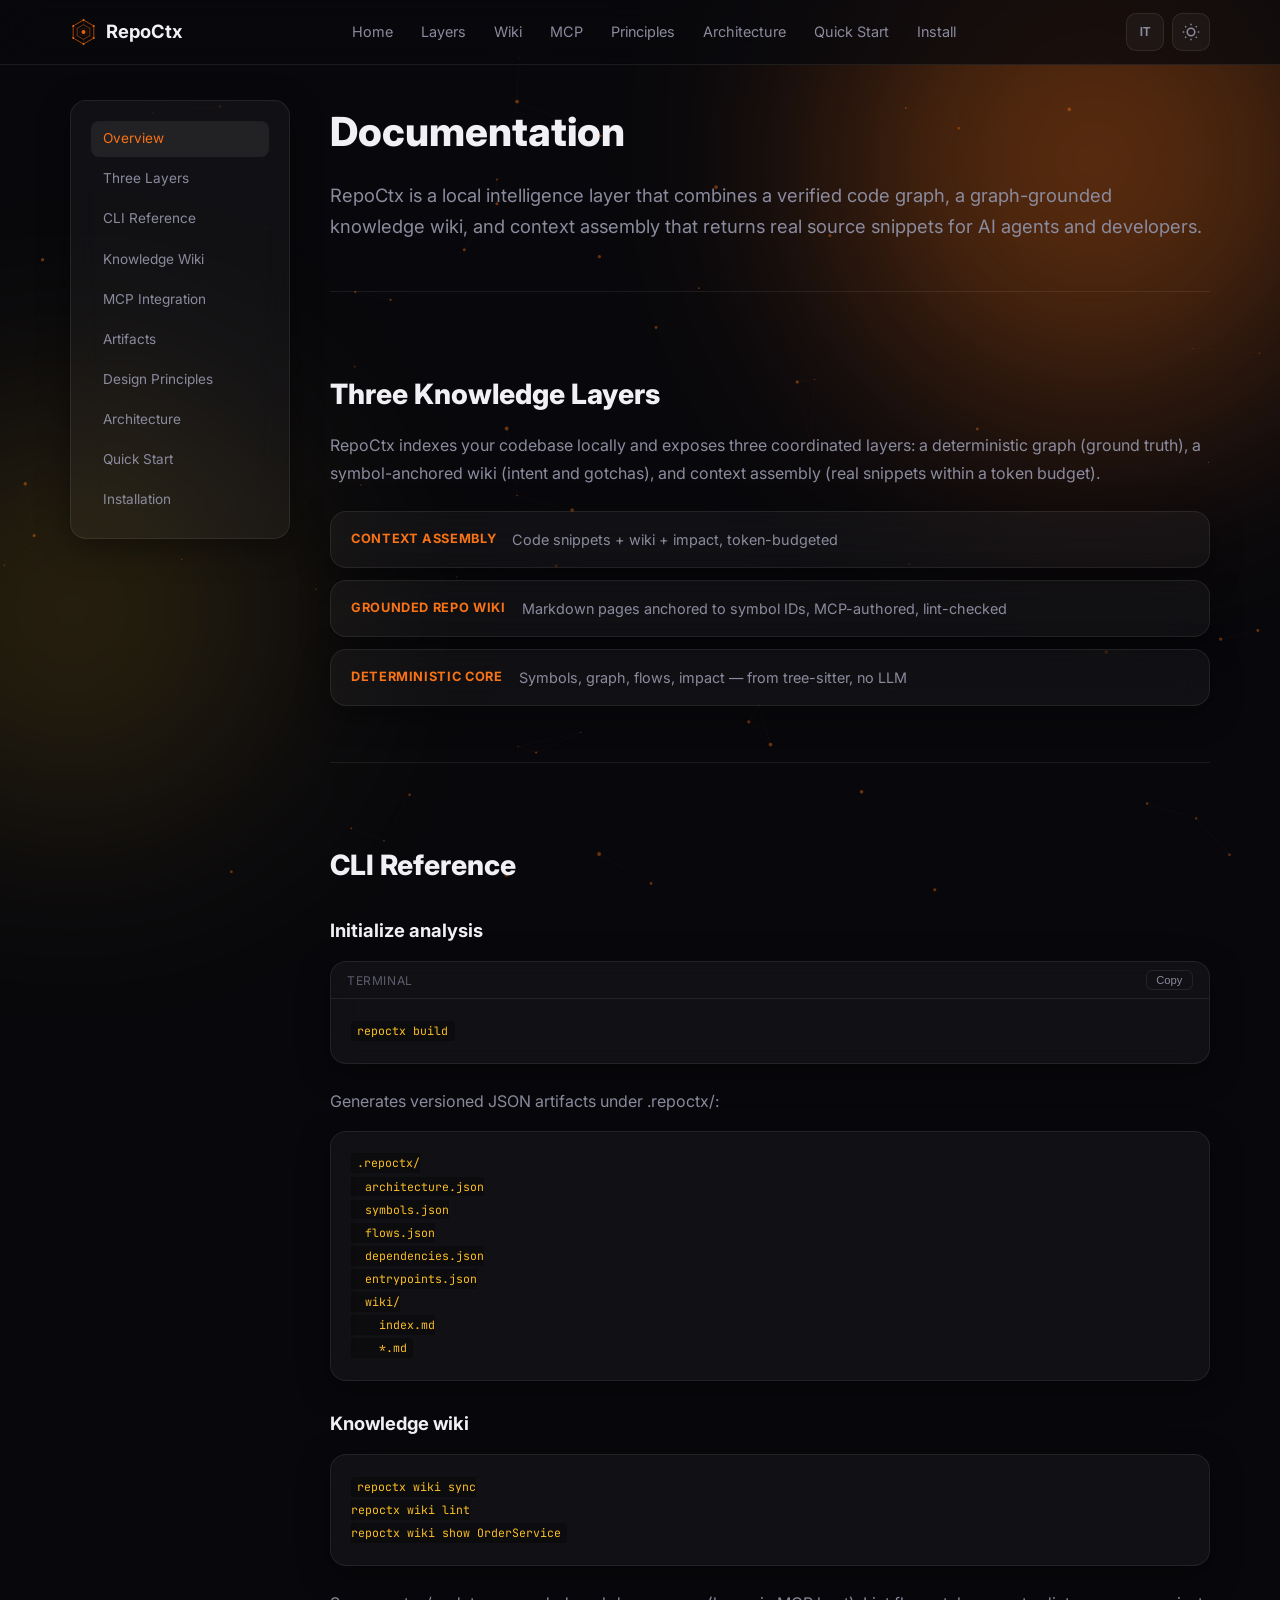
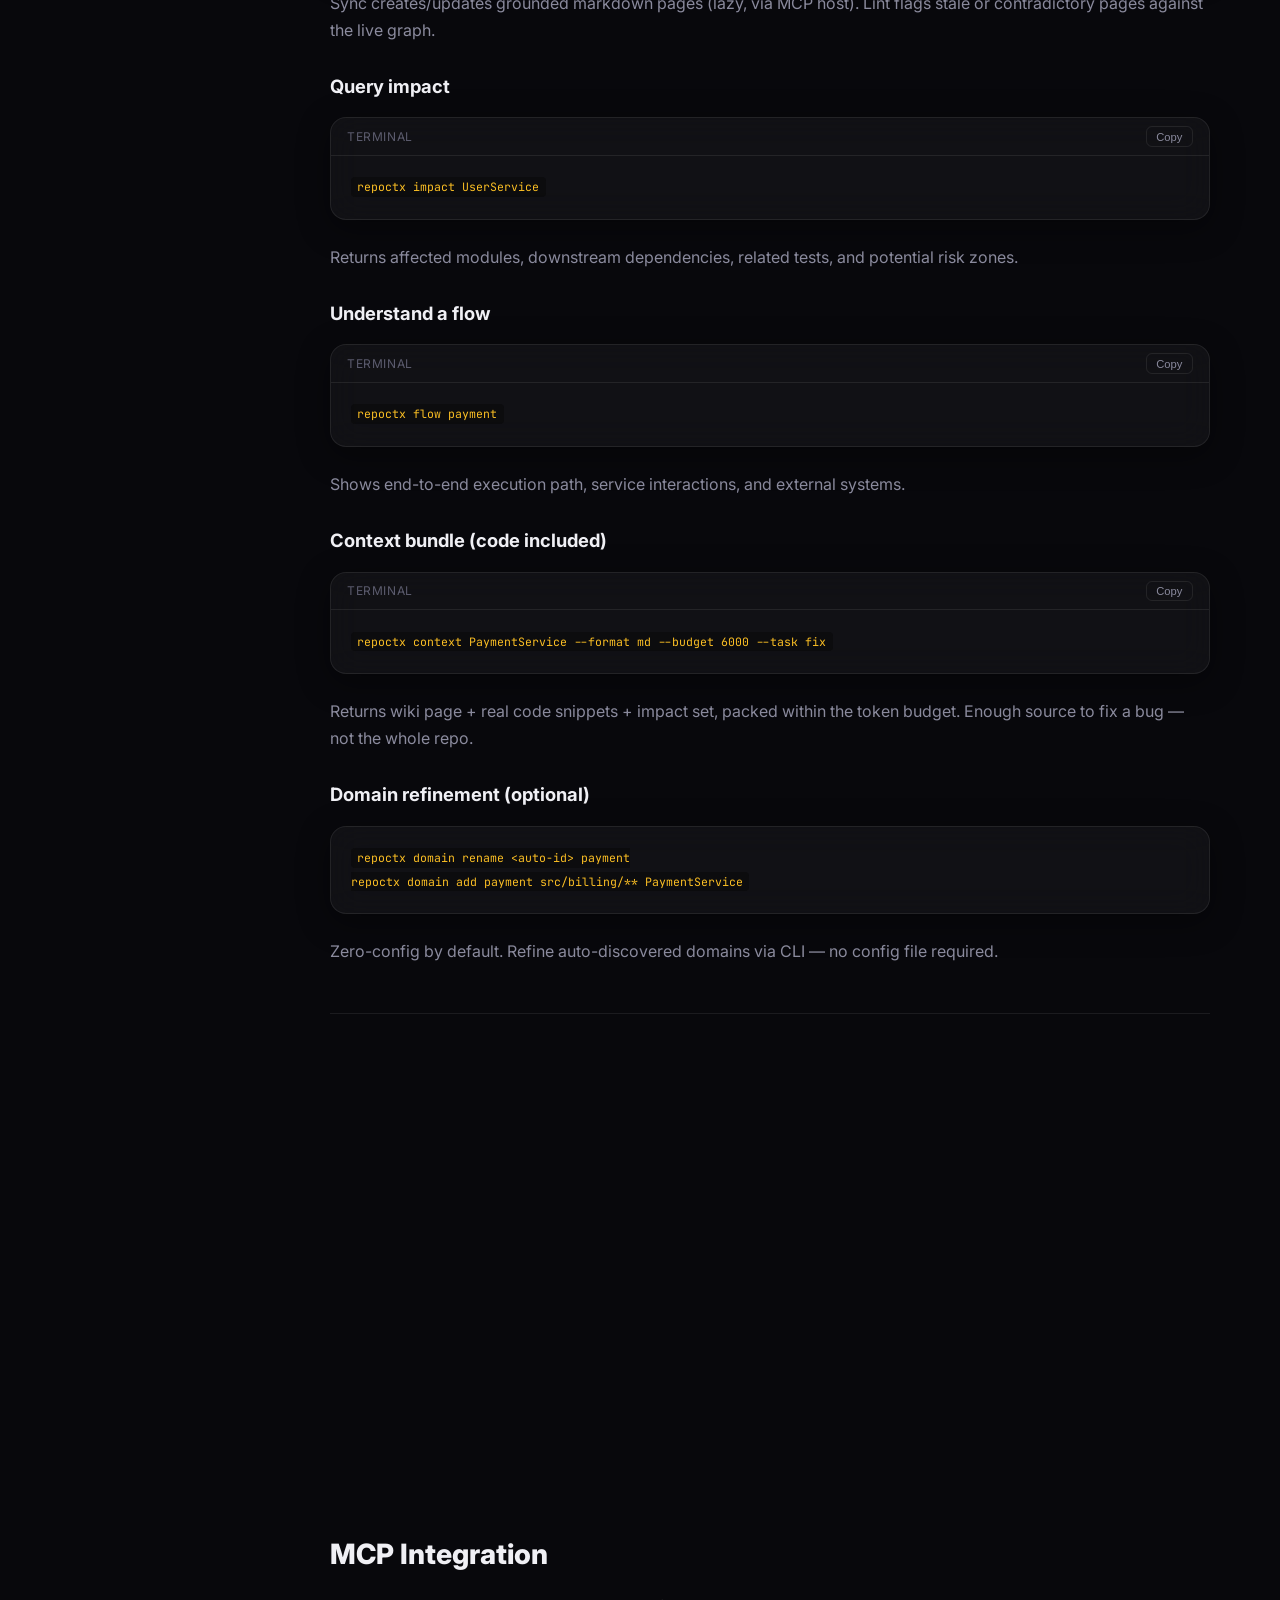
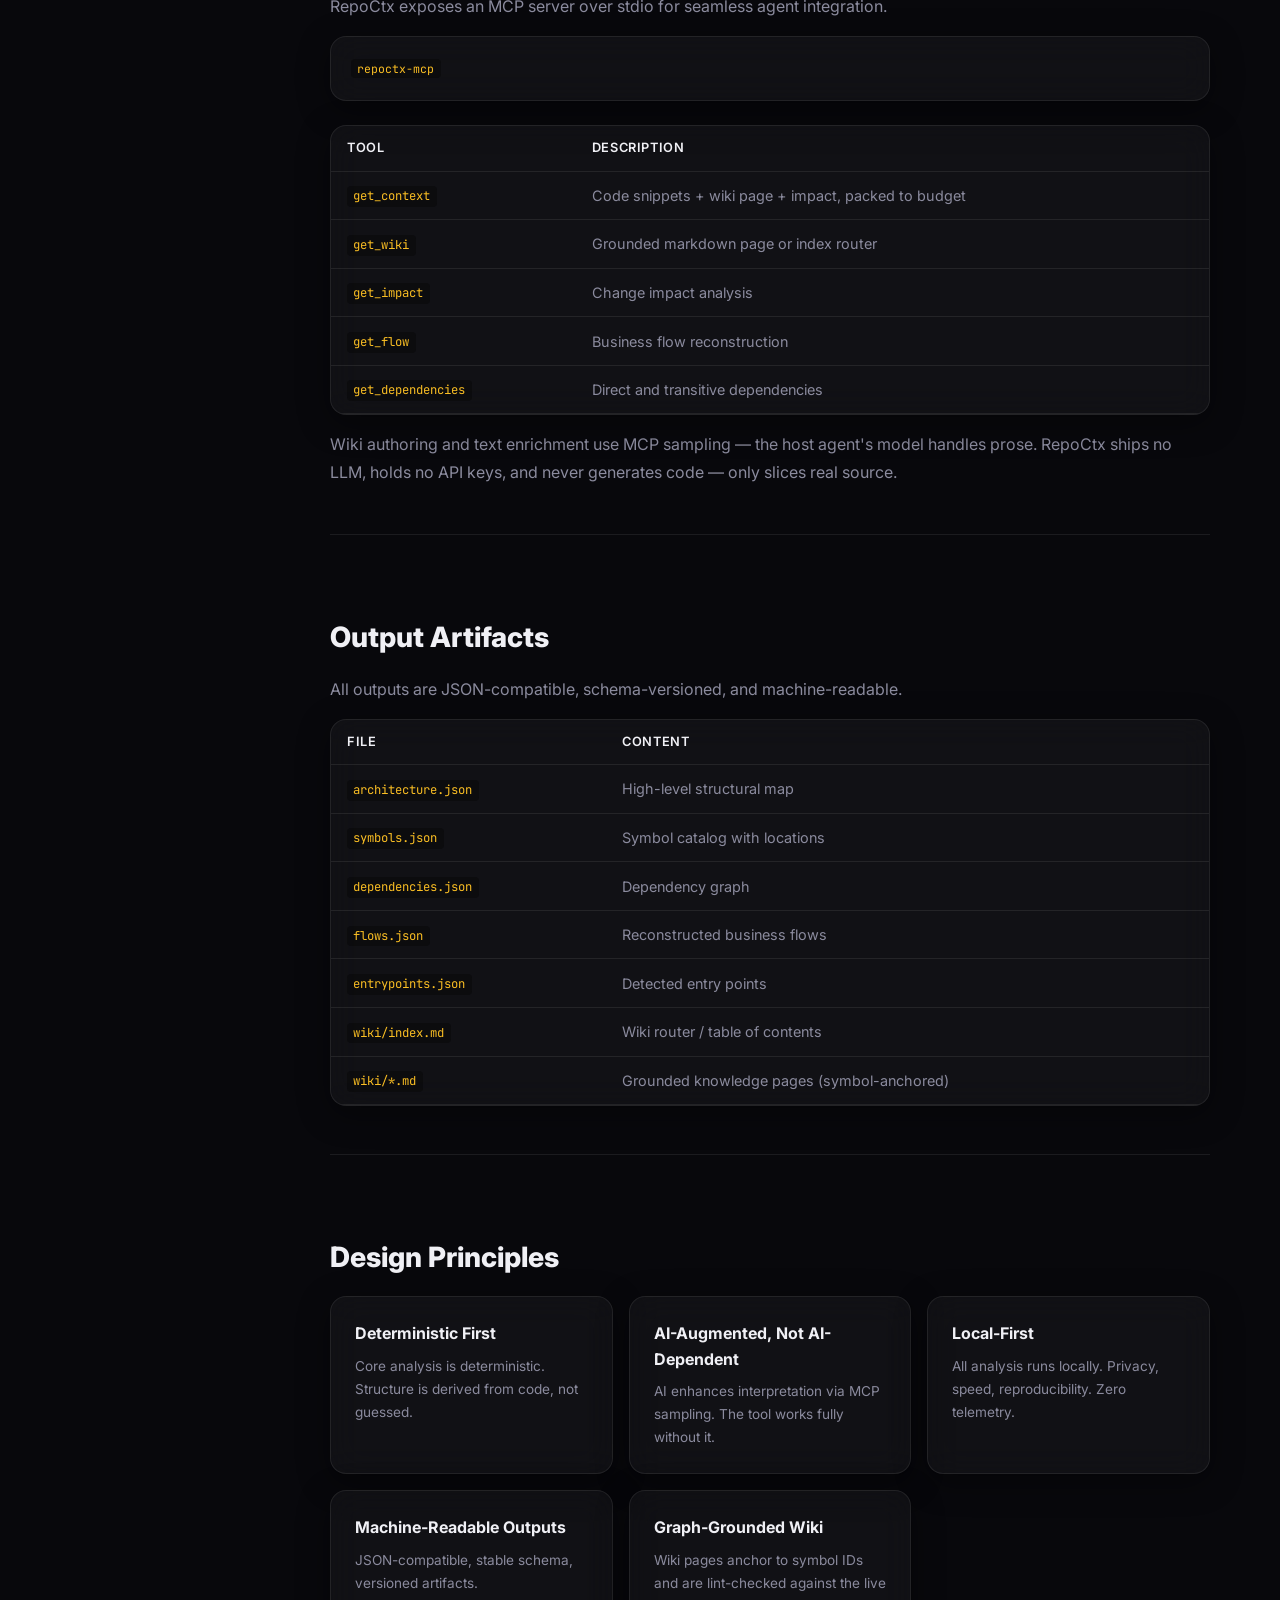
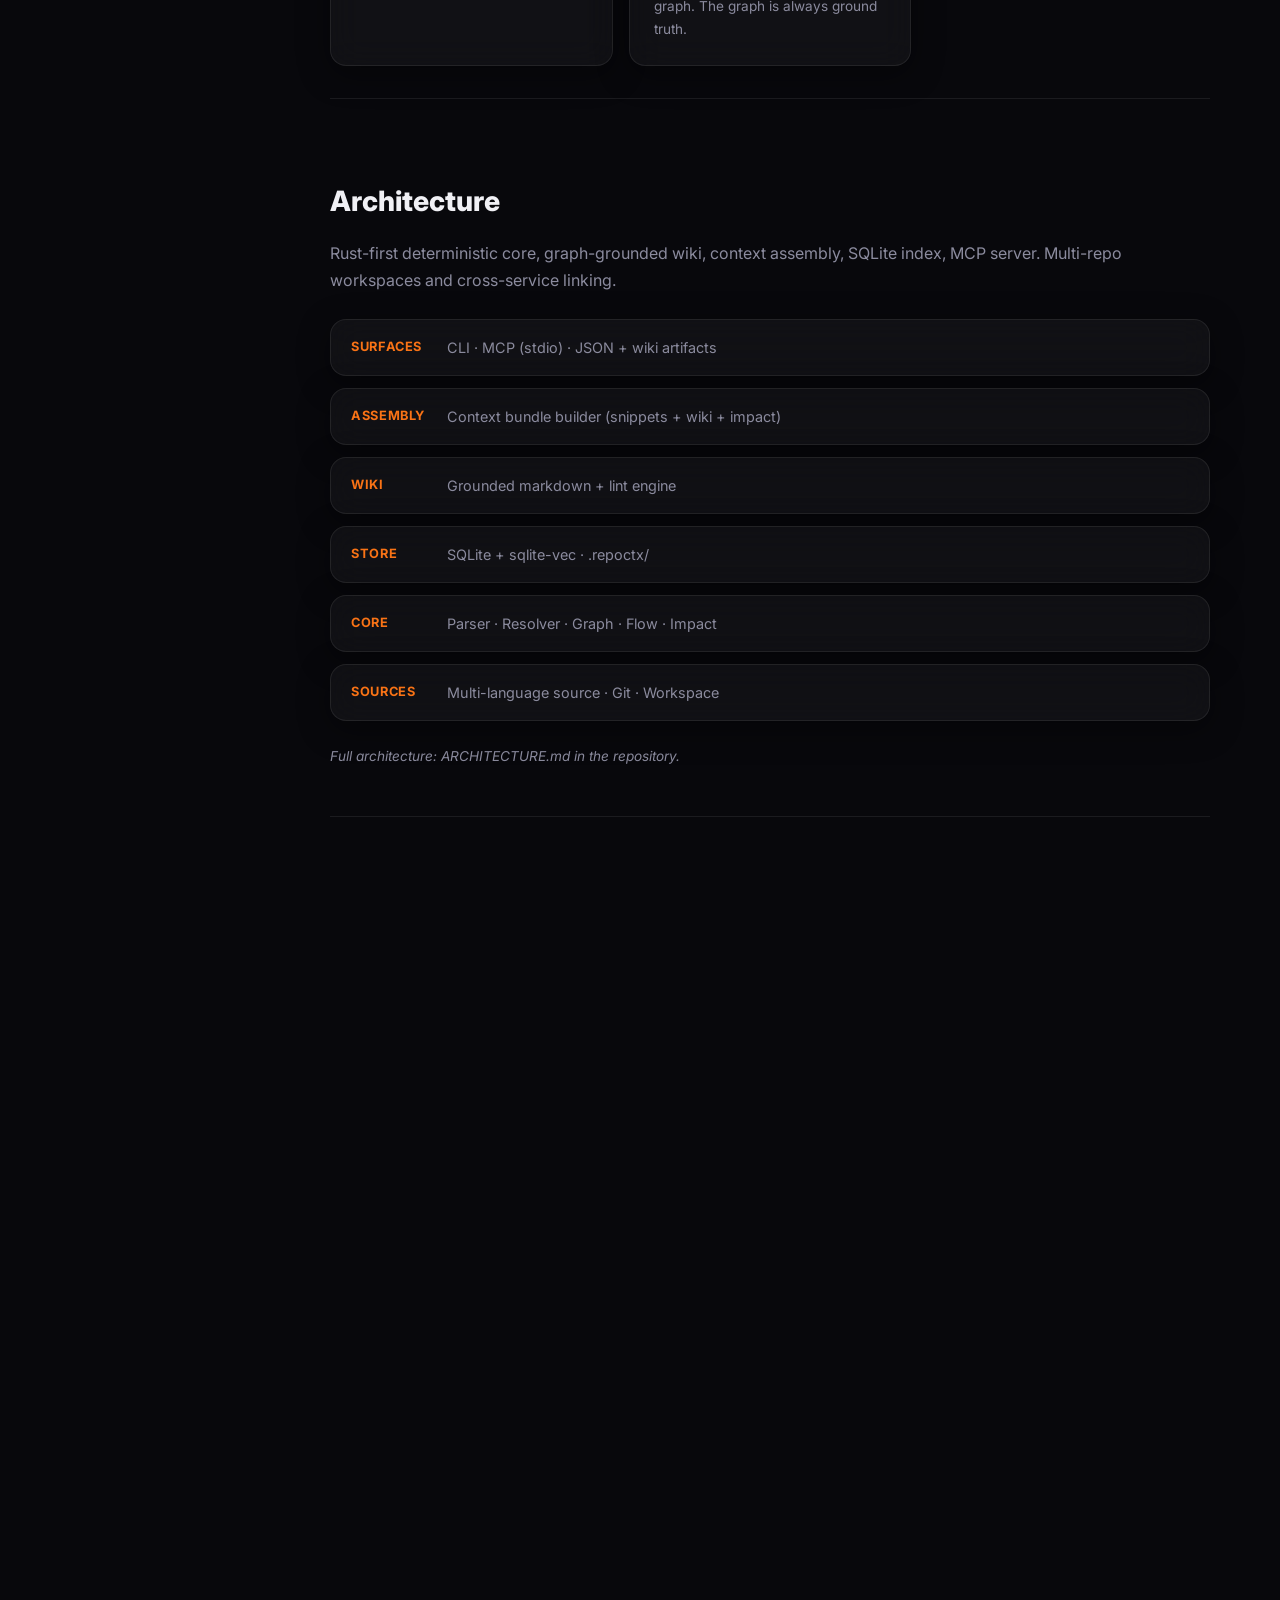
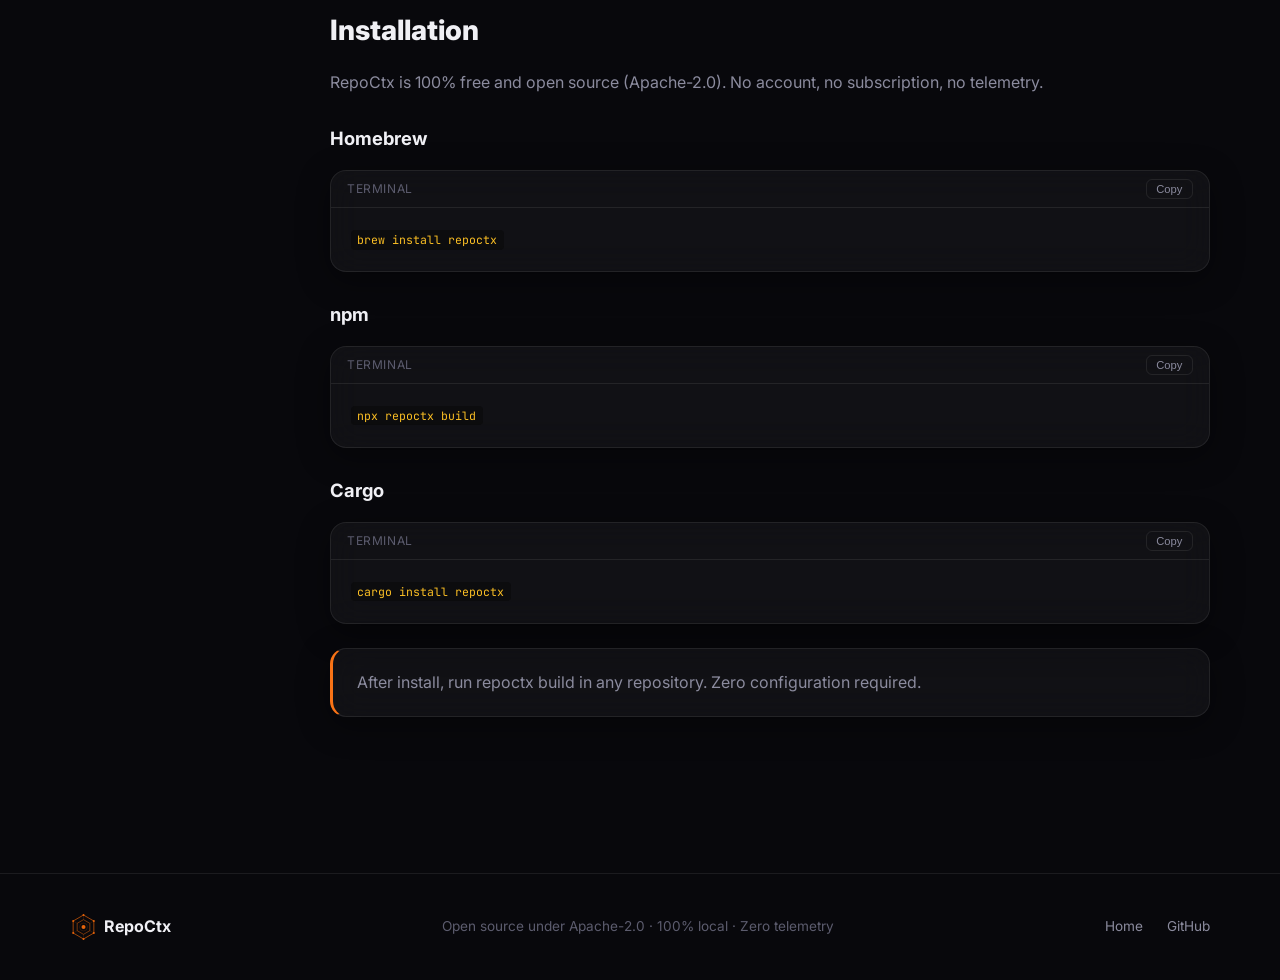
==== commit 129c0cfa: "docs(website): presentazione prodotto, logo SVG e navbar README con sezione What RepoCtx does al pos" ====
--- a/website/docs.html
+++ b/website/docs.html
@@ -6,8 +6,8 @@
   <meta name="description" content="RepoCtx Documentation — CLI, MCP, Architecture" />
   <title>Docs — RepoCtx</title>
   <link rel="icon" type="image/svg+xml" href="public/favicon.svg" />
-  <link rel="preload" href="css/styles.css" as="style" />
-  <link rel="stylesheet" href="css/styles.css" />
+  <link rel="preload" href="css/styles.css?v=4" as="style" />
+  <link rel="stylesheet" href="css/styles.css?v=4" />
   <link rel="preconnect" href="https://fonts.googleapis.com" />
   <link rel="preconnect" href="https://fonts.gstatic.com" crossorigin />
   <link rel="preload" as="style" href="https://fonts.googleapis.com/css2?family=Inter:wght@400;500;600;700;800&family=JetBrains+Mono:wght@400;500;600&display=swap" />
@@ -23,15 +23,17 @@
   <header class="nav" id="nav">
     <div class="nav-inner container">
       <a href="index.html" class="logo">
-        <span class="logo-icon"></span>
+        <span class="logo-mark" aria-hidden="true"></span>
         <span>RepoCtx</span>
       </a>
       <nav class="nav-links">
         <a href="index.html" data-i18n="nav.home">Home</a>
-        <a href="#cli" data-i18n="docs.nav.cli">CLI</a>
+        <a href="#layers" data-i18n="docs.nav.layers">Layers</a>
+        <a href="#wiki" data-i18n="docs.nav.wiki">Wiki</a>
         <a href="#mcp" data-i18n="docs.nav.mcp">MCP</a>
         <a href="#principles" data-i18n="docs.nav.principles">Principles</a>
         <a href="#architecture" data-i18n="docs.nav.architecture">Architecture</a>
+        <a href="#adoption" data-i18n="docs.nav.adoption">Adoption</a>
         <a href="#install" data-i18n="docs.nav.install">Install</a>
       </nav>
       <div class="nav-actions">
@@ -52,11 +54,14 @@
       <aside class="docs-sidebar glass-card">
         <nav class="docs-toc">
           <a href="#overview" data-i18n="docs.toc.overview">Overview</a>
+          <a href="#layers" data-i18n="docs.toc.layers">Three Layers</a>
           <a href="#cli" data-i18n="docs.toc.cli">CLI Reference</a>
+          <a href="#wiki" data-i18n="docs.toc.wiki">Knowledge Wiki</a>
           <a href="#mcp" data-i18n="docs.toc.mcp">MCP Integration</a>
           <a href="#artifacts" data-i18n="docs.toc.artifacts">Artifacts</a>
           <a href="#principles" data-i18n="docs.toc.principles">Design Principles</a>
           <a href="#architecture" data-i18n="docs.toc.architecture">Architecture</a>
+          <a href="#adoption" data-i18n="docs.toc.adoption">Adoption</a>
           <a href="#install" data-i18n="docs.toc.install">Installation</a>
         </nav>
       </aside>
@@ -64,7 +69,17 @@
       <article class="docs-content">
         <section id="overview" class="doc-section reveal">
           <h1 data-i18n="docs.overview.title">Documentation</h1>
-          <p class="lead" data-i18n="docs.overview.lead">RepoCtx is a developer-first CLI and local intelligence layer that builds a structured, semantic representation of your codebase.</p>
+          <p class="lead" data-i18n="docs.overview.lead">RepoCtx is a local intelligence layer that combines a verified code graph, a graph-grounded knowledge wiki, and context assembly that returns real source snippets for AI agents and developers.</p>
+        </section>
+
+        <section id="layers" class="doc-section reveal">
+          <h2 data-i18n="docs.layers.title">Three Knowledge Layers</h2>
+          <p data-i18n="docs.layers.desc">RepoCtx indexes your codebase locally and exposes three coordinated layers: a deterministic graph (ground truth), a symbol-anchored wiki (intent and gotchas), and context assembly (real snippets within a token budget).</p>
+          <div class="arch-stack">
+            <div class="arch-layer glass-card"><span class="arch-label" data-i18n="docs.layers.l3">Context Assembly</span><span data-i18n="docs.layers.l3d">Code snippets + wiki + impact, token-budgeted</span></div>
+            <div class="arch-layer glass-card"><span class="arch-label" data-i18n="docs.layers.l2">Grounded Repo Wiki</span><span data-i18n="docs.layers.l2d">Markdown pages anchored to symbol IDs, MCP-authored, lint-checked</span></div>
+            <div class="arch-layer glass-card"><span class="arch-label" data-i18n="docs.layers.l1">Deterministic Core</span><span data-i18n="docs.layers.l1d">Symbols, graph, flows, impact — from tree-sitter, no LLM</span></div>
+          </div>
         </section>
 
         <section id="cli" class="doc-section reveal">
@@ -82,8 +97,19 @@
   symbols.json
   flows.json
   dependencies.json
-  entrypoints.json</code></pre>
-          </div>
+  entrypoints.json
+  wiki/
+    index.md
+    *.md</code></pre>
+          </div>
+
+          <h3 data-i18n="docs.cli.wiki.title">Knowledge wiki</h3>
+          <div class="code-block glass-card">
+            <pre><code>repoctx wiki sync
+repoctx wiki lint
+repoctx wiki show OrderService</code></pre>
+          </div>
+          <p data-i18n="docs.cli.wiki.desc">Sync creates/updates grounded markdown pages (lazy, via MCP host). Lint flags stale or contradictory pages against the live graph.</p>
 
           <h3 data-i18n="docs.cli.impact.title">Query impact</h3>
           <div class="code-block glass-card">
@@ -99,12 +125,12 @@
           </div>
           <p data-i18n="docs.cli.flow.desc">Shows end-to-end execution path, service interactions, and external systems.</p>
 
-          <h3 data-i18n="docs.cli.context.title">Generate AI-ready context</h3>
-          <div class="code-block glass-card">
-            <div class="code-header"><span>terminal</span><button class="copy-btn" data-copy="repoctx context PaymentService">Copy</button></div>
-            <pre><code>repoctx context PaymentService</code></pre>
-          </div>
-          <p data-i18n="docs.cli.context.desc">Outputs minimal structured context: domain responsibility, related components, external dependencies, constraints.</p>
+          <h3 data-i18n="docs.cli.context.title">Context bundle (code included)</h3>
+          <div class="code-block glass-card">
+            <div class="code-header"><span>terminal</span><button class="copy-btn" data-copy="repoctx context PaymentService --format md --budget 6000 --task fix">Copy</button></div>
+            <pre><code>repoctx context PaymentService --format md --budget 6000 --task fix</code></pre>
+          </div>
+          <p data-i18n="docs.cli.context.desc">Returns wiki page + real code snippets + impact set, packed within the token budget. Enough source to fix a bug — not the whole repo.</p>
 
           <h3 data-i18n="docs.cli.domain.title">Domain refinement (optional)</h3>
           <div class="code-block glass-card">
@@ -112,6 +138,17 @@
 repoctx domain add payment src/billing/** PaymentService</code></pre>
           </div>
           <p data-i18n="docs.cli.domain.desc">Zero-config by default. Refine auto-discovered domains via CLI — no config file required.</p>
+        </section>
+
+        <section id="wiki" class="doc-section reveal">
+          <h2 data-i18n="docs.wiki.title">Grounded Repo Wiki</h2>
+          <p data-i18n="docs.wiki.desc">Markdown pages for modules, services, and flows — each anchored to real symbol IDs from the deterministic graph. Structure is compiled from the graph; optional prose (intent & gotchas) via MCP. Stale claims are flagged automatically.</p>
+          <ul class="check-list docs-check">
+            <li data-i18n="docs.wiki.li1">Pages authored lazily via MCP sampling (host model, no bundled LLM)</li>
+            <li data-i18n="docs.wiki.li2">graph_fingerprint detects when anchored code changed</li>
+            <li data-i18n="docs.wiki.li3">wiki lint compares page claims to live edges</li>
+            <li data-i18n="docs.wiki.li4">index.md routes agents to relevant pages first</li>
+          </ul>
         </section>
 
         <section id="mcp" class="doc-section reveal">
@@ -129,14 +166,15 @@
                 </tr>
               </thead>
               <tbody>
-                <tr><td><code>get_context</code></td><td data-i18n="docs.mcp.t1">Structured context for a symbol</td></tr>
+                <tr><td><code>get_context</code></td><td data-i18n="docs.mcp.t1">Code snippets + wiki page + impact, packed to budget</td></tr>
+                <tr><td><code>get_wiki</code></td><td data-i18n="docs.mcp.t5">Grounded markdown page or index router</td></tr>
                 <tr><td><code>get_impact</code></td><td data-i18n="docs.mcp.t2">Change impact analysis</td></tr>
                 <tr><td><code>get_flow</code></td><td data-i18n="docs.mcp.t3">Business flow reconstruction</td></tr>
                 <tr><td><code>get_dependencies</code></td><td data-i18n="docs.mcp.t4">Direct and transitive dependencies</td></tr>
               </tbody>
             </table>
           </div>
-          <p data-i18n="docs.mcp.sampling">LLM text enrichment uses MCP sampling — the host agent's model (Cursor, Claude Code) handles naming and summaries. RepoCtx ships no LLM and holds no API keys.</p>
+          <p data-i18n="docs.mcp.sampling">Wiki authoring and text enrichment use MCP sampling — the host agent's model handles prose. RepoCtx ships no LLM, holds no API keys, and never generates code — only slices real source.</p>
         </section>
 
         <section id="artifacts" class="doc-section reveal">
@@ -156,6 +194,8 @@
                 <tr><td><code>dependencies.json</code></td><td data-i18n="docs.artifacts.a3">Dependency graph</td></tr>
                 <tr><td><code>flows.json</code></td><td data-i18n="docs.artifacts.a4">Reconstructed business flows</td></tr>
                 <tr><td><code>entrypoints.json</code></td><td data-i18n="docs.artifacts.a5">Detected entry points</td></tr>
+                <tr><td><code>wiki/index.md</code></td><td data-i18n="docs.artifacts.a6">Wiki router / table of contents</td></tr>
+                <tr><td><code>wiki/*.md</code></td><td data-i18n="docs.artifacts.a7">Grounded knowledge pages (symbol-anchored)</td></tr>
               </tbody>
             </table>
           </div>
@@ -180,19 +220,49 @@
               <h3 data-i18n="docs.principles.p4.title">Machine-Readable Outputs</h3>
               <p data-i18n="docs.principles.p4.desc">JSON-compatible, stable schema, versioned artifacts.</p>
             </div>
+            <div class="principle glass-card">
+              <h3 data-i18n="docs.principles.p5.title">Graph-Grounded Wiki</h3>
+              <p data-i18n="docs.principles.p5.desc">Wiki pages anchor to symbol IDs and are lint-checked against the live graph. The graph is always ground truth.</p>
+            </div>
           </div>
         </section>
 
         <section id="architecture" class="doc-section reveal">
           <h2 data-i18n="docs.arch.title">Architecture</h2>
-          <p data-i18n="docs.arch.desc">Rust-first core with tree-sitter parsing, SQLite index, and MCP server. Supports multi-repo workspaces and cross-service flow resolution.</p>
+          <p data-i18n="docs.arch.desc">Rust-first deterministic core, graph-grounded wiki, context assembly, SQLite index, MCP server. Multi-repo workspaces and cross-service linking.</p>
           <div class="arch-stack">
-            <div class="arch-layer glass-card"><span class="arch-label" data-i18n="docs.arch.l1">Surfaces</span><span>CLI · MCP (stdio) · JSON artifacts</span></div>
+            <div class="arch-layer glass-card"><span class="arch-label" data-i18n="docs.arch.l1">Surfaces</span><span>CLI · MCP (stdio) · JSON + wiki artifacts</span></div>
+            <div class="arch-layer glass-card"><span class="arch-label" data-i18n="docs.arch.l5">Assembly</span><span data-i18n="docs.arch.l5d">Context bundle builder (snippets + wiki + impact)</span></div>
+            <div class="arch-layer glass-card"><span class="arch-label" data-i18n="docs.arch.l6">Wiki</span><span data-i18n="docs.arch.l6d">Grounded markdown + lint engine</span></div>
             <div class="arch-layer glass-card"><span class="arch-label" data-i18n="docs.arch.l2">Store</span><span>SQLite + sqlite-vec · .repoctx/</span></div>
             <div class="arch-layer glass-card"><span class="arch-label" data-i18n="docs.arch.l3">Core</span><span>Parser · Resolver · Graph · Flow · Impact</span></div>
             <div class="arch-layer glass-card"><span class="arch-label" data-i18n="docs.arch.l4">Sources</span><span>Multi-language source · Git · Workspace</span></div>
           </div>
-          <p class="muted" data-i18n="docs.arch.note">Full architecture document available in the repository as Architecture.md.</p>
+          <p class="muted" data-i18n="docs.arch.note">Full architecture: <a href="https://github.com/GabrieleRuggieri/repo-ctx/blob/main/ARCHITECTURE.md">ARCHITECTURE.md</a> in the repository.</p>
+        </section>
+
+        <section id="adoption" class="doc-section reveal">
+          <h2 data-i18n="docs.adoption.title">Quick start</h2>
+          <p data-i18n="docs.adoption.desc">Three steps to wire RepoCtx into your agent workflow.</p>
+          <ol class="adoption-steps">
+            <li data-i18n="docs.adoption.s1">Install repoctx-cli and repoctx-mcp (Cargo, npm, or Homebrew).</li>
+            <li data-i18n="docs.adoption.s2">Run repoctx build in your repository root.</li>
+            <li data-i18n="docs.adoption.s3">Add repoctx-mcp to Cursor or Claude Code — the agent calls get_context before edits.</li>
+          </ol>
+          <h3 data-i18n="docs.adoption.mcpTitle">Cursor MCP config</h3>
+          <div class="code-block glass-card">
+            <div class="code-header"><span>.cursor/mcp.json</span><button class="copy-btn" data-copy='{"mcpServers":{"repoctx":{"command":"repoctx-mcp","env":{"REPOCTX_ROOT":"${workspaceFolder}"}}}}'>Copy</button></div>
+            <pre><code>{
+  "mcpServers": {
+    "repoctx": {
+      "command": "repoctx-mcp",
+      "env": {
+        "REPOCTX_ROOT": "${workspaceFolder}"
+      }
+    }
+  }
+}</code></pre>
+          </div>
         </section>
 
         <section id="install" class="doc-section reveal">
@@ -228,13 +298,13 @@
   <footer class="footer">
     <div class="container footer-inner">
       <div class="footer-brand">
-        <span class="logo-icon"></span>
+        <span class="logo-mark" aria-hidden="true"></span>
         <span>RepoCtx</span>
       </div>
       <p class="footer-copy" data-i18n="footer.copy">Open source under Apache-2.0 · 100% local · Zero telemetry</p>
       <div class="footer-links">
         <a href="index.html" data-i18n="nav.home">Home</a>
-        <a href="https://github.com" data-i18n="footer.github">GitHub</a>
+        <a href="https://github.com/GabrieleRuggieri/repo-ctx" data-i18n="footer.github">GitHub</a>
       </div>
     </div>
   </footer>
--- a/website/css/styles.css
+++ b/website/css/styles.css
@@ -58,7 +58,7 @@
 }
 
 a { color: inherit; text-decoration: none; }
-img { max-width: 100%; display: block; }
+img:not(.logo-mark) { max-width: 100%; display: block; }
 code, pre { font-family: "JetBrains Mono", monospace; }
 
 .container {
@@ -153,24 +153,17 @@
   display: flex;
   align-items: center;
   gap: 0.6rem;
+  flex-shrink: 0;
   font-weight: 700;
   font-size: 1.15rem;
 }
 
-.logo-icon {
-  width: 28px;
-  height: 28px;
-  border-radius: 8px;
-  background: var(--gradient);
-  position: relative;
-}
-
-.logo-icon::after {
-  content: "";
-  position: absolute;
-  inset: 6px;
-  border: 2px solid rgba(255,255,255,0.5);
-  border-radius: 3px;
+.logo-mark {
+  display: block;
+  width: 26px;
+  height: 26px;
+  flex: 0 0 26px;
+  background: url("../public/logo.svg") no-repeat center / contain;
 }
 
 .nav-links {
@@ -594,6 +587,96 @@
   gap: 0.5rem;
   justify-content: center;
   flex-wrap: wrap;
+}
+
+/* ===== Layers Grid ===== */
+.layers-grid {
+  display: grid;
+  grid-template-columns: repeat(auto-fit, minmax(280px, 1fr));
+  gap: 1.25rem;
+  margin-bottom: 2rem;
+}
+
+.layer-card {
+  padding: 2rem;
+  position: relative;
+}
+
+.layer-num {
+  font-size: 2rem;
+  font-weight: 800;
+  background: var(--gradient);
+  -webkit-background-clip: text;
+  -webkit-text-fill-color: transparent;
+  background-clip: text;
+  margin-bottom: 0.5rem;
+}
+
+.layer-card h3 {
+  font-size: 1.15rem;
+  font-weight: 700;
+  margin-bottom: 0.35rem;
+}
+
+.layer-q {
+  font-size: 0.85rem;
+  color: var(--accent);
+  margin-bottom: 0.75rem;
+  font-style: italic;
+}
+
+.layer-card p:last-child {
+  font-size: 0.9rem;
+  color: var(--text-muted);
+}
+
+.compare-wrap { margin-top: 1rem; }
+
+.compare-note {
+  font-size: 0.85rem;
+  margin-bottom: 0.75rem;
+  text-align: center;
+}
+
+.compare-table {
+  width: 100%;
+  border-collapse: collapse;
+  font-size: 0.9rem;
+}
+
+.compare-table th,
+.compare-table td {
+  padding: 0.75rem 1rem;
+  text-align: center;
+  border-bottom: 1px solid var(--border);
+}
+
+.compare-table th:first-child,
+.compare-table td:first-child {
+  text-align: left;
+  font-weight: 500;
+}
+
+.compare-table th:last-child {
+  color: var(--accent);
+}
+
+.docs-check {
+  margin-top: 1rem;
+  list-style: none;
+}
+
+.docs-check li {
+  padding: 0.5rem 0 0.5rem 1.5rem;
+  position: relative;
+  color: var(--text-muted);
+}
+
+.docs-check li::before {
+  content: "✓";
+  position: absolute;
+  left: 0;
+  color: var(--accent);
 }
 
 /* ===== Features Grid ===== */
@@ -1035,3 +1118,55 @@
   .hero-stats { flex-direction: column; }
   .stat { width: 100%; }
 }
+
+/* Status badges (shipped vs planned) */
+.status-badge {
+  display: inline-block;
+  padding: 0.2rem 0.55rem;
+  border-radius: 100px;
+  font-size: 0.7rem;
+  font-weight: 600;
+  text-transform: uppercase;
+  letter-spacing: 0.04em;
+  margin-bottom: 0.75rem;
+}
+
+.status-badge.shipped {
+  background: rgba(34, 197, 94, 0.15);
+  color: #4ade80;
+  border: 1px solid rgba(34, 197, 94, 0.3);
+}
+
+.status-badge.planned {
+  background: rgba(251, 191, 36, 0.12);
+  color: #fbbf24;
+  border: 1px solid rgba(251, 191, 36, 0.25);
+}
+
+.use-today-grid {
+  display: grid;
+  grid-template-columns: repeat(2, 1fr);
+  gap: 1.25rem;
+  margin-bottom: 1.5rem;
+}
+
+.use-today-v2 {
+  padding: 1.5rem 1.75rem;
+  text-align: center;
+}
+
+.use-today-v2 h3 {
+  margin: 0.5rem 0 0.5rem;
+}
+
+.adoption-steps {
+  margin: 1rem 0 1.5rem 1.25rem;
+  color: var(--text-muted);
+  line-height: 1.8;
+}
+
+@media (max-width: 768px) {
+  .use-today-grid {
+    grid-template-columns: 1fr;
+  }
+}
--- a/website/css/styles.css
+++ b/website/css/styles.css
@@ -58,7 +58,7 @@
 }
 
 a { color: inherit; text-decoration: none; }
-img { max-width: 100%; display: block; }
+img:not(.logo-mark) { max-width: 100%; display: block; }
 code, pre { font-family: "JetBrains Mono", monospace; }
 
 .container {
@@ -153,24 +153,17 @@
   display: flex;
   align-items: center;
   gap: 0.6rem;
+  flex-shrink: 0;
   font-weight: 700;
   font-size: 1.15rem;
 }
 
-.logo-icon {
-  width: 28px;
-  height: 28px;
-  border-radius: 8px;
-  background: var(--gradient);
-  position: relative;
-}
-
-.logo-icon::after {
-  content: "";
-  position: absolute;
-  inset: 6px;
-  border: 2px solid rgba(255,255,255,0.5);
-  border-radius: 3px;
+.logo-mark {
+  display: block;
+  width: 26px;
+  height: 26px;
+  flex: 0 0 26px;
+  background: url("../public/logo.svg") no-repeat center / contain;
 }
 
 .nav-links {
@@ -594,6 +587,96 @@
   gap: 0.5rem;
   justify-content: center;
   flex-wrap: wrap;
+}
+
+/* ===== Layers Grid ===== */
+.layers-grid {
+  display: grid;
+  grid-template-columns: repeat(auto-fit, minmax(280px, 1fr));
+  gap: 1.25rem;
+  margin-bottom: 2rem;
+}
+
+.layer-card {
+  padding: 2rem;
+  position: relative;
+}
+
+.layer-num {
+  font-size: 2rem;
+  font-weight: 800;
+  background: var(--gradient);
+  -webkit-background-clip: text;
+  -webkit-text-fill-color: transparent;
+  background-clip: text;
+  margin-bottom: 0.5rem;
+}
+
+.layer-card h3 {
+  font-size: 1.15rem;
+  font-weight: 700;
+  margin-bottom: 0.35rem;
+}
+
+.layer-q {
+  font-size: 0.85rem;
+  color: var(--accent);
+  margin-bottom: 0.75rem;
+  font-style: italic;
+}
+
+.layer-card p:last-child {
+  font-size: 0.9rem;
+  color: var(--text-muted);
+}
+
+.compare-wrap { margin-top: 1rem; }
+
+.compare-note {
+  font-size: 0.85rem;
+  margin-bottom: 0.75rem;
+  text-align: center;
+}
+
+.compare-table {
+  width: 100%;
+  border-collapse: collapse;
+  font-size: 0.9rem;
+}
+
+.compare-table th,
+.compare-table td {
+  padding: 0.75rem 1rem;
+  text-align: center;
+  border-bottom: 1px solid var(--border);
+}
+
+.compare-table th:first-child,
+.compare-table td:first-child {
+  text-align: left;
+  font-weight: 500;
+}
+
+.compare-table th:last-child {
+  color: var(--accent);
+}
+
+.docs-check {
+  margin-top: 1rem;
+  list-style: none;
+}
+
+.docs-check li {
+  padding: 0.5rem 0 0.5rem 1.5rem;
+  position: relative;
+  color: var(--text-muted);
+}
+
+.docs-check li::before {
+  content: "✓";
+  position: absolute;
+  left: 0;
+  color: var(--accent);
 }
 
 /* ===== Features Grid ===== */
@@ -1035,3 +1118,55 @@
   .hero-stats { flex-direction: column; }
   .stat { width: 100%; }
 }
+
+/* Status badges (shipped vs planned) */
+.status-badge {
+  display: inline-block;
+  padding: 0.2rem 0.55rem;
+  border-radius: 100px;
+  font-size: 0.7rem;
+  font-weight: 600;
+  text-transform: uppercase;
+  letter-spacing: 0.04em;
+  margin-bottom: 0.75rem;
+}
+
+.status-badge.shipped {
+  background: rgba(34, 197, 94, 0.15);
+  color: #4ade80;
+  border: 1px solid rgba(34, 197, 94, 0.3);
+}
+
+.status-badge.planned {
+  background: rgba(251, 191, 36, 0.12);
+  color: #fbbf24;
+  border: 1px solid rgba(251, 191, 36, 0.25);
+}
+
+.use-today-grid {
+  display: grid;
+  grid-template-columns: repeat(2, 1fr);
+  gap: 1.25rem;
+  margin-bottom: 1.5rem;
+}
+
+.use-today-v2 {
+  padding: 1.5rem 1.75rem;
+  text-align: center;
+}
+
+.use-today-v2 h3 {
+  margin: 0.5rem 0 0.5rem;
+}
+
+.adoption-steps {
+  margin: 1rem 0 1.5rem 1.25rem;
+  color: var(--text-muted);
+  line-height: 1.8;
+}
+
+@media (max-width: 768px) {
+  .use-today-grid {
+    grid-template-columns: 1fr;
+  }
+}
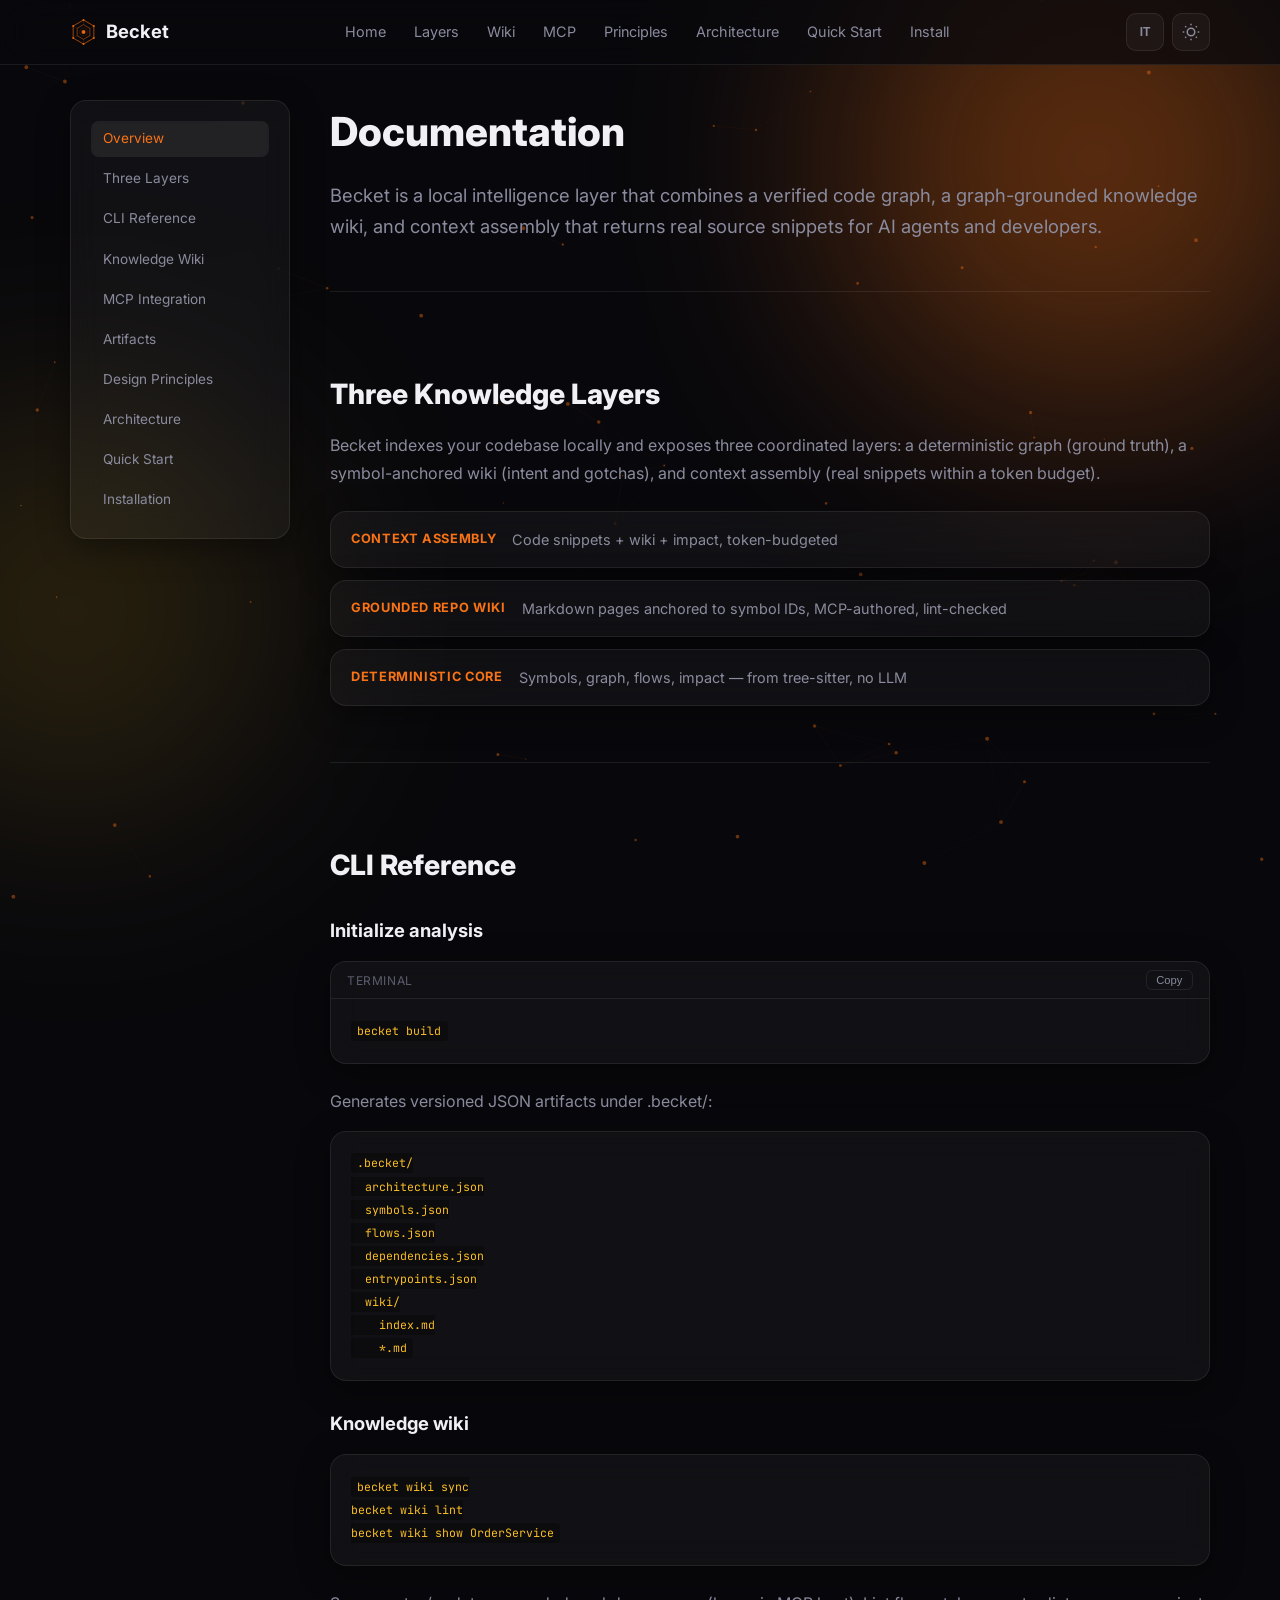
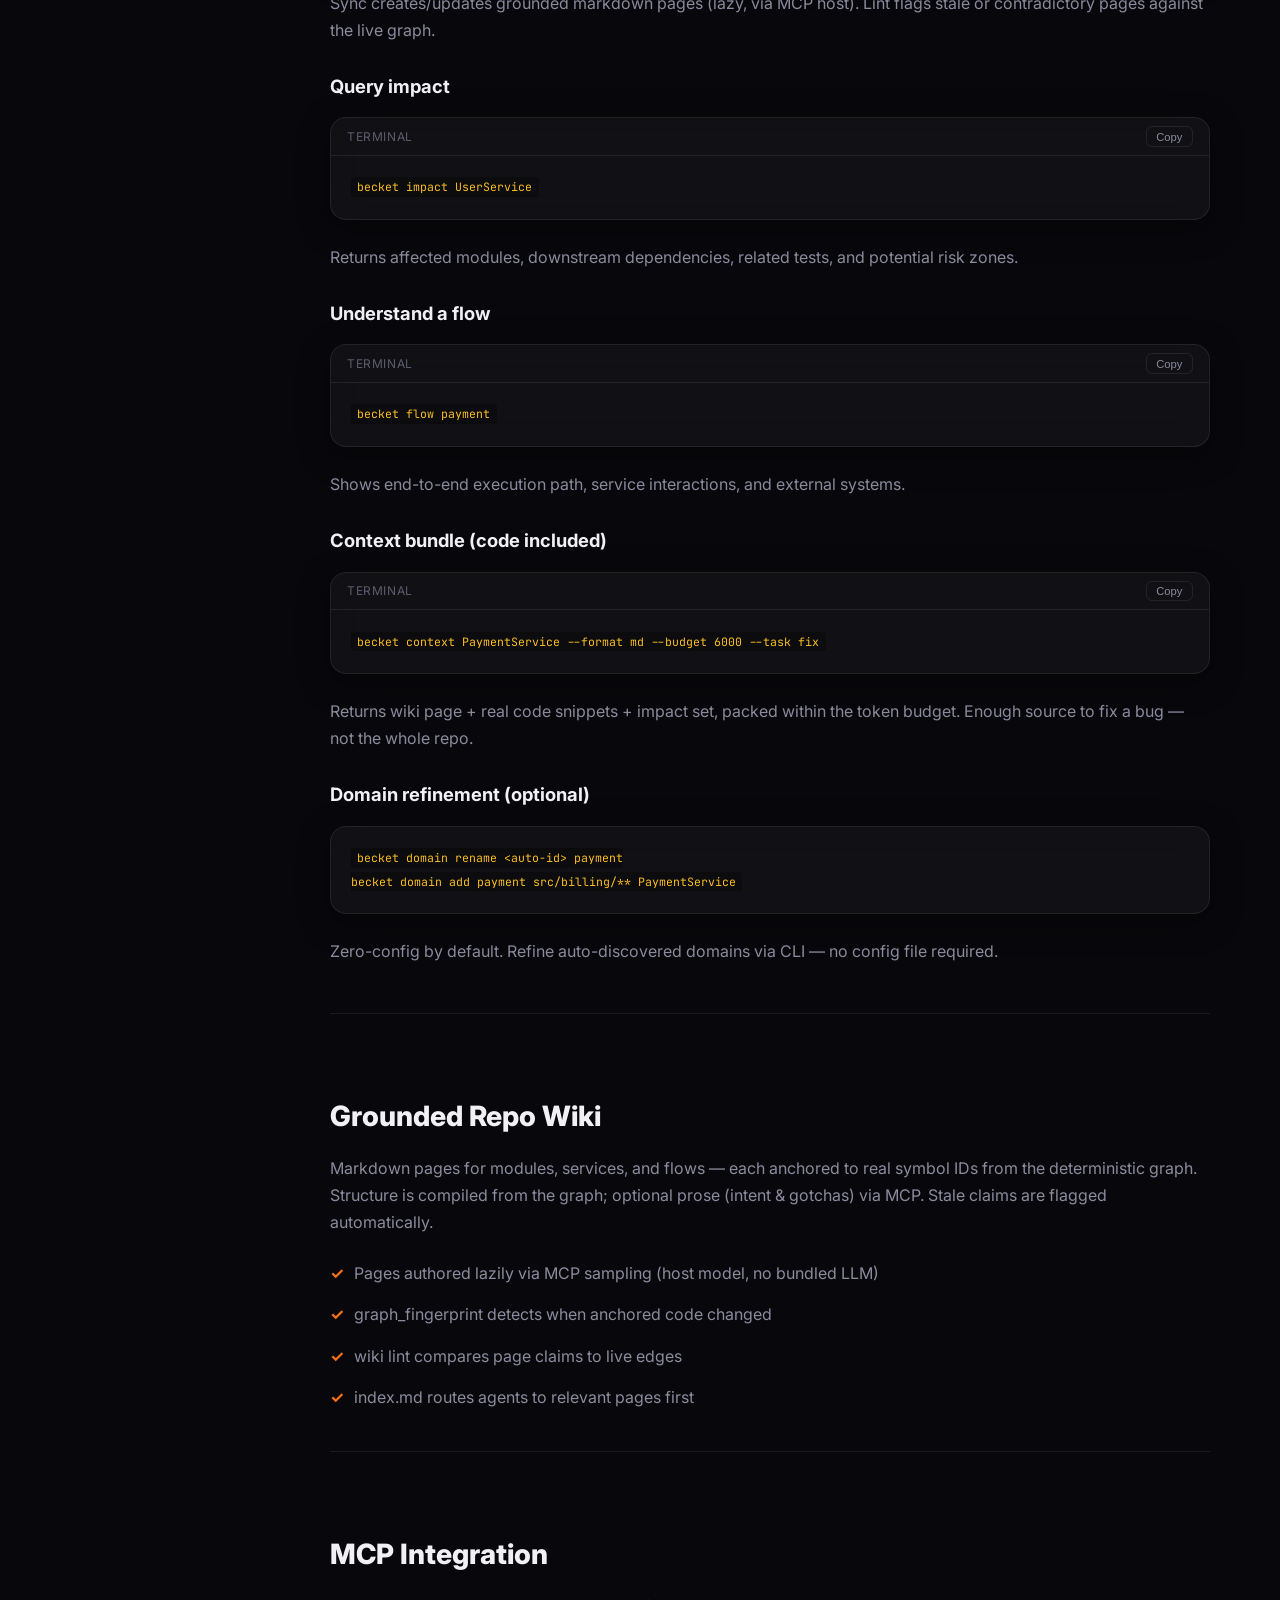
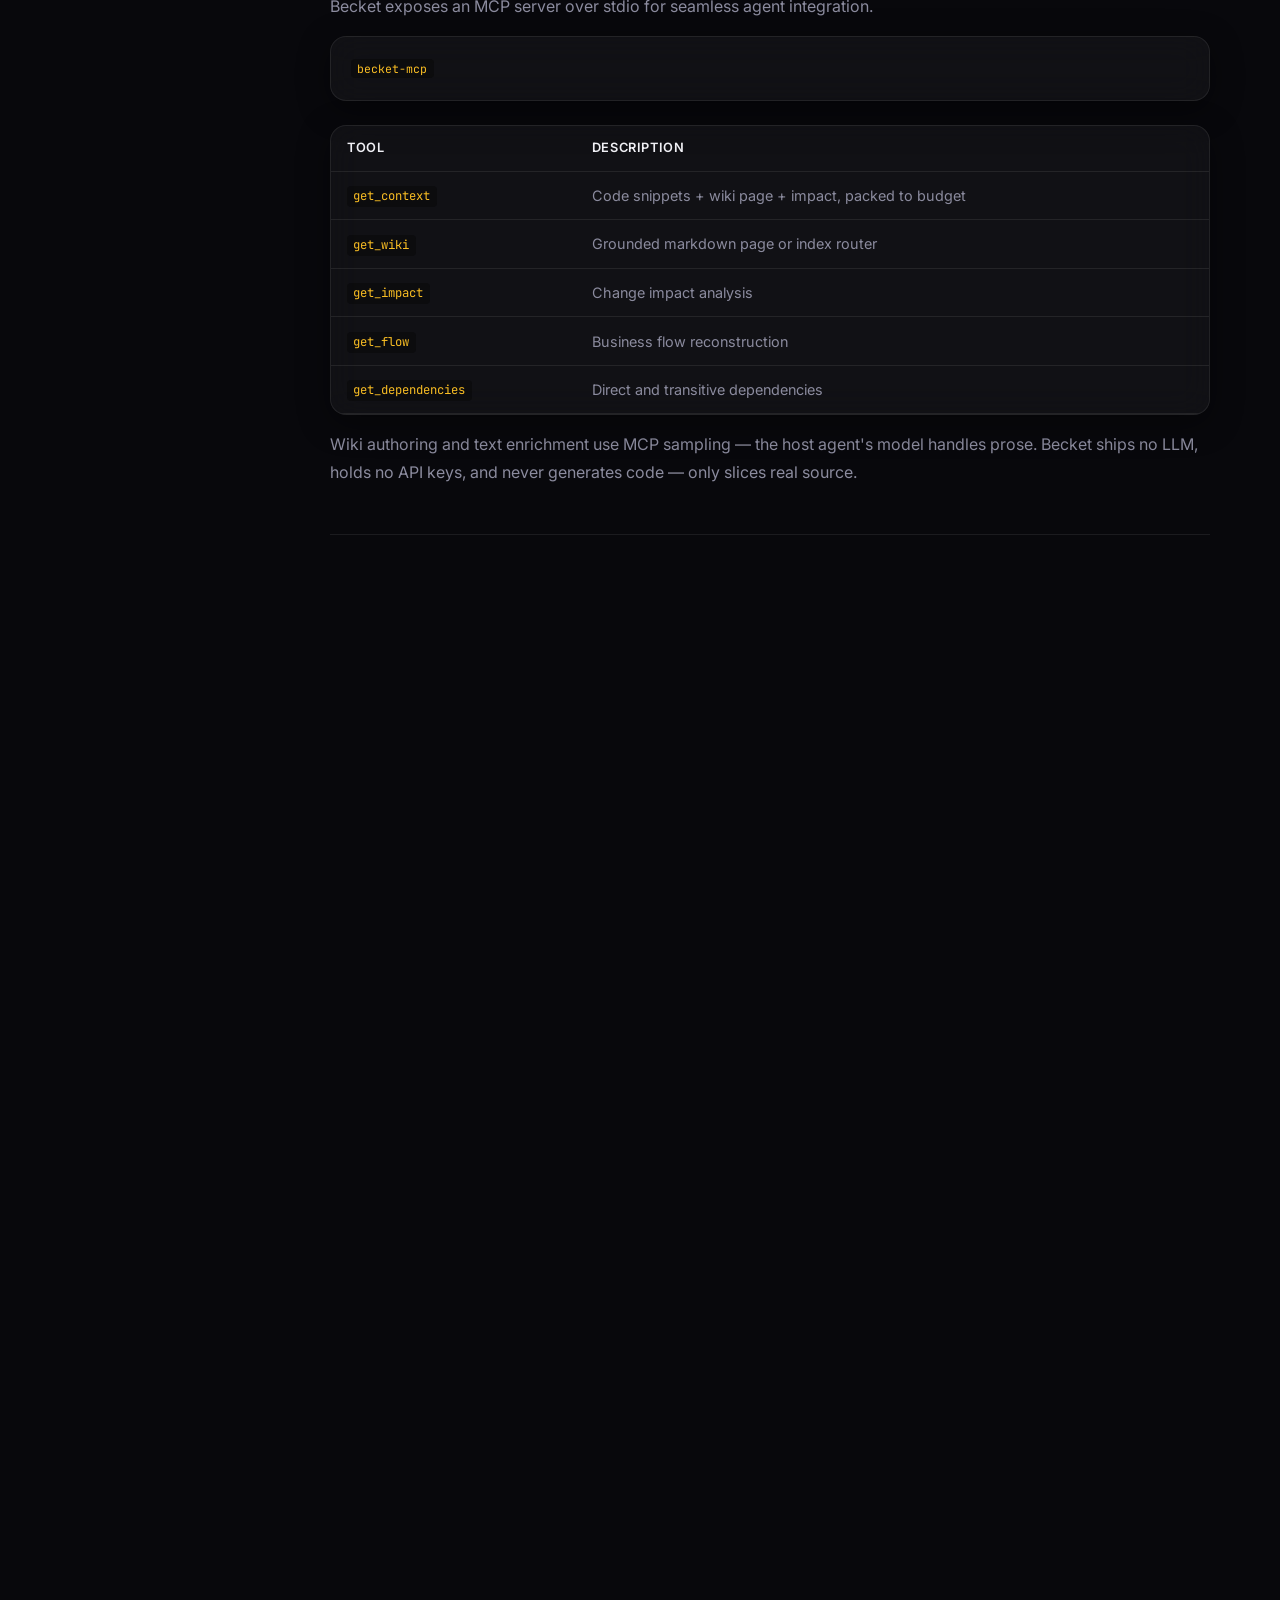
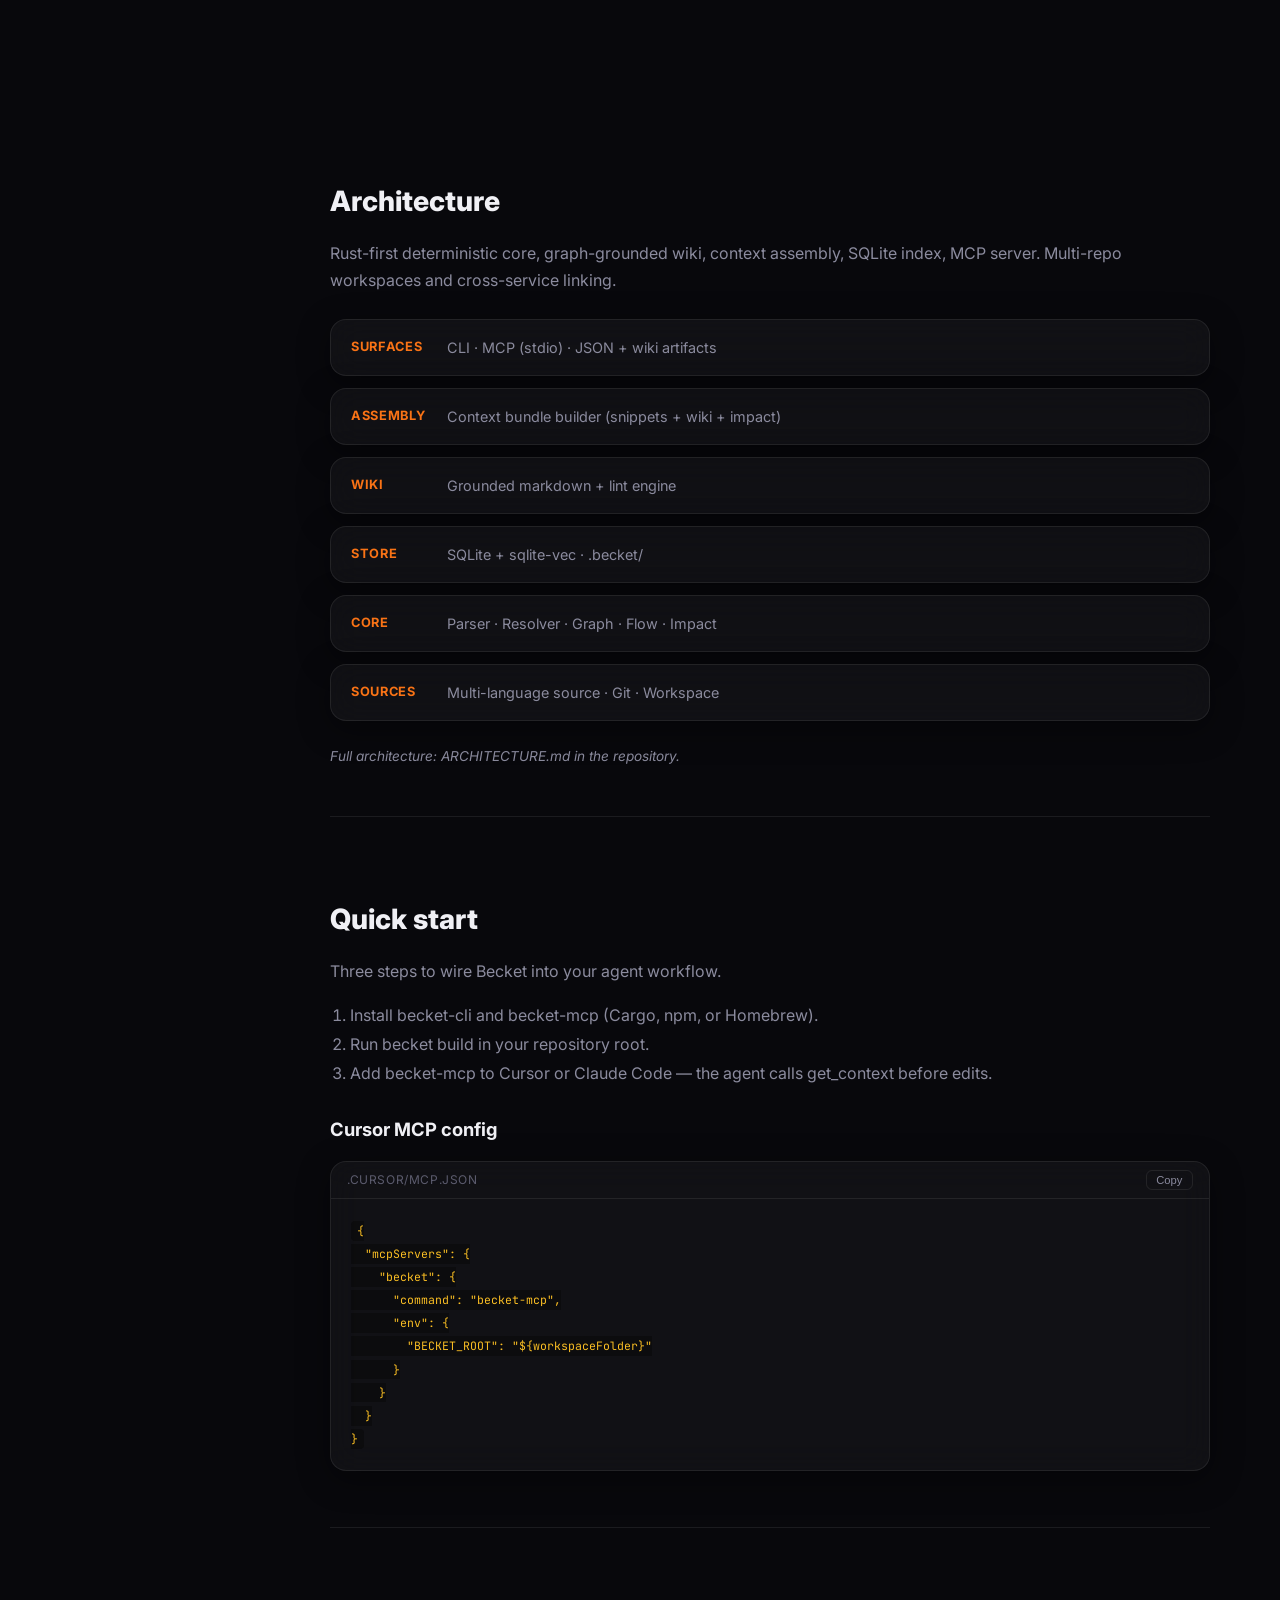
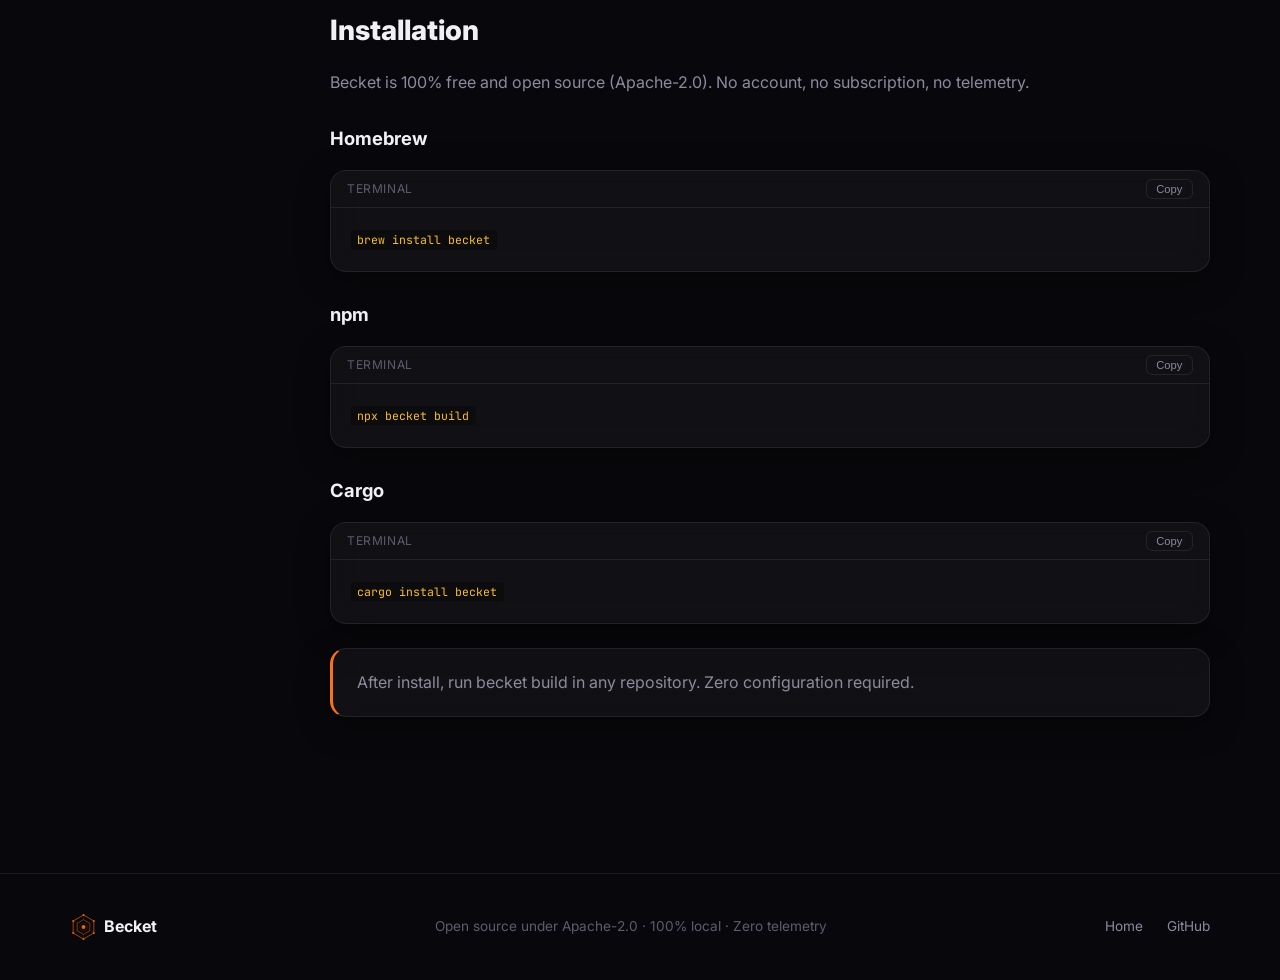
==== commit 7e32b92f: "rename: RepoCtx → Becket (crates, CLI, MCP, docs, website) Rebrand the project to Becket: becket/bec" ====
--- a/website/docs.html
+++ b/website/docs.html
@@ -3,8 +3,8 @@
 <head>
   <meta charset="UTF-8" />
   <meta name="viewport" content="width=device-width, initial-scale=1.0" />
-  <meta name="description" content="RepoCtx Documentation — CLI, MCP, Architecture" />
-  <title>Docs — RepoCtx</title>
+  <meta name="description" content="Becket Documentation — CLI, MCP, Architecture" />
+  <title>Docs — Becket</title>
   <link rel="icon" type="image/svg+xml" href="public/favicon.svg" />
   <link rel="preload" href="css/styles.css?v=4" as="style" />
   <link rel="stylesheet" href="css/styles.css?v=4" />
@@ -13,7 +13,7 @@
   <link rel="preload" as="style" href="https://fonts.googleapis.com/css2?family=Inter:wght@400;500;600;700;800&family=JetBrains+Mono:wght@400;500;600&display=swap" />
   <link rel="stylesheet" href="https://fonts.googleapis.com/css2?family=Inter:wght@400;500;600;700;800&family=JetBrains+Mono:wght@400;500;600&display=swap" media="print" onload="this.media='all'" />
   <noscript><link rel="stylesheet" href="https://fonts.googleapis.com/css2?family=Inter:wght@400;500;600;700;800&family=JetBrains+Mono:wght@400;500;600&display=swap" /></noscript>
-  <script>try{var t=localStorage.getItem("repoctx-theme");if(t)document.documentElement.setAttribute("data-theme",t)}catch(e){}</script>
+  <script>try{var t=localStorage.getItem("becket-theme");if(t)document.documentElement.setAttribute("data-theme",t)}catch(e){}</script>
 </head>
 <body>
   <canvas id="particles" aria-hidden="true"></canvas>
@@ -24,7 +24,7 @@
     <div class="nav-inner container">
       <a href="index.html" class="logo">
         <span class="logo-mark" aria-hidden="true"></span>
-        <span>RepoCtx</span>
+        <span>Becket</span>
       </a>
       <nav class="nav-links">
         <a href="index.html" data-i18n="nav.home">Home</a>
@@ -69,12 +69,12 @@
       <article class="docs-content">
         <section id="overview" class="doc-section reveal">
           <h1 data-i18n="docs.overview.title">Documentation</h1>
-          <p class="lead" data-i18n="docs.overview.lead">RepoCtx is a local intelligence layer that combines a verified code graph, a graph-grounded knowledge wiki, and context assembly that returns real source snippets for AI agents and developers.</p>
+          <p class="lead" data-i18n="docs.overview.lead">Becket is a local intelligence layer that combines a verified code graph, a graph-grounded knowledge wiki, and context assembly that returns real source snippets for AI agents and developers.</p>
         </section>
 
         <section id="layers" class="doc-section reveal">
           <h2 data-i18n="docs.layers.title">Three Knowledge Layers</h2>
-          <p data-i18n="docs.layers.desc">RepoCtx indexes your codebase locally and exposes three coordinated layers: a deterministic graph (ground truth), a symbol-anchored wiki (intent and gotchas), and context assembly (real snippets within a token budget).</p>
+          <p data-i18n="docs.layers.desc">Becket indexes your codebase locally and exposes three coordinated layers: a deterministic graph (ground truth), a symbol-anchored wiki (intent and gotchas), and context assembly (real snippets within a token budget).</p>
           <div class="arch-stack">
             <div class="arch-layer glass-card"><span class="arch-label" data-i18n="docs.layers.l3">Context Assembly</span><span data-i18n="docs.layers.l3d">Code snippets + wiki + impact, token-budgeted</span></div>
             <div class="arch-layer glass-card"><span class="arch-label" data-i18n="docs.layers.l2">Grounded Repo Wiki</span><span data-i18n="docs.layers.l2d">Markdown pages anchored to symbol IDs, MCP-authored, lint-checked</span></div>
@@ -87,12 +87,12 @@
 
           <h3 data-i18n="docs.cli.build.title">Initialize analysis</h3>
           <div class="code-block glass-card">
-            <div class="code-header"><span>terminal</span><button class="copy-btn" data-copy="repoctx build">Copy</button></div>
-            <pre><code>repoctx build</code></pre>
-          </div>
-          <p data-i18n="docs.cli.build.desc">Generates versioned JSON artifacts under <code>.repoctx/</code>:</p>
-          <div class="code-block glass-card">
-            <pre><code>.repoctx/
+            <div class="code-header"><span>terminal</span><button class="copy-btn" data-copy="becket build">Copy</button></div>
+            <pre><code>becket build</code></pre>
+          </div>
+          <p data-i18n="docs.cli.build.desc">Generates versioned JSON artifacts under <code>.becket/</code>:</p>
+          <div class="code-block glass-card">
+            <pre><code>.becket/
   architecture.json
   symbols.json
   flows.json
@@ -105,37 +105,37 @@
 
           <h3 data-i18n="docs.cli.wiki.title">Knowledge wiki</h3>
           <div class="code-block glass-card">
-            <pre><code>repoctx wiki sync
-repoctx wiki lint
-repoctx wiki show OrderService</code></pre>
+            <pre><code>becket wiki sync
+becket wiki lint
+becket wiki show OrderService</code></pre>
           </div>
           <p data-i18n="docs.cli.wiki.desc">Sync creates/updates grounded markdown pages (lazy, via MCP host). Lint flags stale or contradictory pages against the live graph.</p>
 
           <h3 data-i18n="docs.cli.impact.title">Query impact</h3>
           <div class="code-block glass-card">
-            <div class="code-header"><span>terminal</span><button class="copy-btn" data-copy="repoctx impact UserService">Copy</button></div>
-            <pre><code>repoctx impact UserService</code></pre>
+            <div class="code-header"><span>terminal</span><button class="copy-btn" data-copy="becket impact UserService">Copy</button></div>
+            <pre><code>becket impact UserService</code></pre>
           </div>
           <p data-i18n="docs.cli.impact.desc">Returns affected modules, downstream dependencies, related tests, and potential risk zones.</p>
 
           <h3 data-i18n="docs.cli.flow.title">Understand a flow</h3>
           <div class="code-block glass-card">
-            <div class="code-header"><span>terminal</span><button class="copy-btn" data-copy="repoctx flow payment">Copy</button></div>
-            <pre><code>repoctx flow payment</code></pre>
+            <div class="code-header"><span>terminal</span><button class="copy-btn" data-copy="becket flow payment">Copy</button></div>
+            <pre><code>becket flow payment</code></pre>
           </div>
           <p data-i18n="docs.cli.flow.desc">Shows end-to-end execution path, service interactions, and external systems.</p>
 
           <h3 data-i18n="docs.cli.context.title">Context bundle (code included)</h3>
           <div class="code-block glass-card">
-            <div class="code-header"><span>terminal</span><button class="copy-btn" data-copy="repoctx context PaymentService --format md --budget 6000 --task fix">Copy</button></div>
-            <pre><code>repoctx context PaymentService --format md --budget 6000 --task fix</code></pre>
+            <div class="code-header"><span>terminal</span><button class="copy-btn" data-copy="becket context PaymentService --format md --budget 6000 --task fix">Copy</button></div>
+            <pre><code>becket context PaymentService --format md --budget 6000 --task fix</code></pre>
           </div>
           <p data-i18n="docs.cli.context.desc">Returns wiki page + real code snippets + impact set, packed within the token budget. Enough source to fix a bug — not the whole repo.</p>
 
           <h3 data-i18n="docs.cli.domain.title">Domain refinement (optional)</h3>
           <div class="code-block glass-card">
-            <pre><code>repoctx domain rename &lt;auto-id&gt; payment
-repoctx domain add payment src/billing/** PaymentService</code></pre>
+            <pre><code>becket domain rename &lt;auto-id&gt; payment
+becket domain add payment src/billing/** PaymentService</code></pre>
           </div>
           <p data-i18n="docs.cli.domain.desc">Zero-config by default. Refine auto-discovered domains via CLI — no config file required.</p>
         </section>
@@ -153,9 +153,9 @@
 
         <section id="mcp" class="doc-section reveal">
           <h2 data-i18n="docs.mcp.title">MCP Integration</h2>
-          <p data-i18n="docs.mcp.desc">RepoCtx exposes an MCP server over stdio for seamless agent integration.</p>
-          <div class="code-block glass-card">
-            <pre><code>repoctx-mcp</code></pre>
+          <p data-i18n="docs.mcp.desc">Becket exposes an MCP server over stdio for seamless agent integration.</p>
+          <div class="code-block glass-card">
+            <pre><code>becket-mcp</code></pre>
           </div>
           <div class="table-wrap glass-card">
             <table>
@@ -174,7 +174,7 @@
               </tbody>
             </table>
           </div>
-          <p data-i18n="docs.mcp.sampling">Wiki authoring and text enrichment use MCP sampling — the host agent's model handles prose. RepoCtx ships no LLM, holds no API keys, and never generates code — only slices real source.</p>
+          <p data-i18n="docs.mcp.sampling">Wiki authoring and text enrichment use MCP sampling — the host agent's model handles prose. Becket ships no LLM, holds no API keys, and never generates code — only slices real source.</p>
         </section>
 
         <section id="artifacts" class="doc-section reveal">
@@ -234,30 +234,30 @@
             <div class="arch-layer glass-card"><span class="arch-label" data-i18n="docs.arch.l1">Surfaces</span><span>CLI · MCP (stdio) · JSON + wiki artifacts</span></div>
             <div class="arch-layer glass-card"><span class="arch-label" data-i18n="docs.arch.l5">Assembly</span><span data-i18n="docs.arch.l5d">Context bundle builder (snippets + wiki + impact)</span></div>
             <div class="arch-layer glass-card"><span class="arch-label" data-i18n="docs.arch.l6">Wiki</span><span data-i18n="docs.arch.l6d">Grounded markdown + lint engine</span></div>
-            <div class="arch-layer glass-card"><span class="arch-label" data-i18n="docs.arch.l2">Store</span><span>SQLite + sqlite-vec · .repoctx/</span></div>
+            <div class="arch-layer glass-card"><span class="arch-label" data-i18n="docs.arch.l2">Store</span><span>SQLite + sqlite-vec · .becket/</span></div>
             <div class="arch-layer glass-card"><span class="arch-label" data-i18n="docs.arch.l3">Core</span><span>Parser · Resolver · Graph · Flow · Impact</span></div>
             <div class="arch-layer glass-card"><span class="arch-label" data-i18n="docs.arch.l4">Sources</span><span>Multi-language source · Git · Workspace</span></div>
           </div>
-          <p class="muted" data-i18n="docs.arch.note">Full architecture: <a href="https://github.com/GabrieleRuggieri/repo-ctx/blob/main/ARCHITECTURE.md">ARCHITECTURE.md</a> in the repository.</p>
+          <p class="muted" data-i18n="docs.arch.note">Full architecture: <a href="https://github.com/GabrieleRuggieri/becket/blob/main/ARCHITECTURE.md">ARCHITECTURE.md</a> in the repository.</p>
         </section>
 
         <section id="adoption" class="doc-section reveal">
           <h2 data-i18n="docs.adoption.title">Quick start</h2>
-          <p data-i18n="docs.adoption.desc">Three steps to wire RepoCtx into your agent workflow.</p>
+          <p data-i18n="docs.adoption.desc">Three steps to wire Becket into your agent workflow.</p>
           <ol class="adoption-steps">
-            <li data-i18n="docs.adoption.s1">Install repoctx-cli and repoctx-mcp (Cargo, npm, or Homebrew).</li>
-            <li data-i18n="docs.adoption.s2">Run repoctx build in your repository root.</li>
-            <li data-i18n="docs.adoption.s3">Add repoctx-mcp to Cursor or Claude Code — the agent calls get_context before edits.</li>
+            <li data-i18n="docs.adoption.s1">Install becket-cli and becket-mcp (Cargo, npm, or Homebrew).</li>
+            <li data-i18n="docs.adoption.s2">Run becket build in your repository root.</li>
+            <li data-i18n="docs.adoption.s3">Add becket-mcp to Cursor or Claude Code — the agent calls get_context before edits.</li>
           </ol>
           <h3 data-i18n="docs.adoption.mcpTitle">Cursor MCP config</h3>
           <div class="code-block glass-card">
-            <div class="code-header"><span>.cursor/mcp.json</span><button class="copy-btn" data-copy='{"mcpServers":{"repoctx":{"command":"repoctx-mcp","env":{"REPOCTX_ROOT":"${workspaceFolder}"}}}}'>Copy</button></div>
+            <div class="code-header"><span>.cursor/mcp.json</span><button class="copy-btn" data-copy='{"mcpServers":{"becket":{"command":"becket-mcp","env":{"BECKET_ROOT":"${workspaceFolder}"}}}}'>Copy</button></div>
             <pre><code>{
   "mcpServers": {
-    "repoctx": {
-      "command": "repoctx-mcp",
+    "becket": {
+      "command": "becket-mcp",
       "env": {
-        "REPOCTX_ROOT": "${workspaceFolder}"
+        "BECKET_ROOT": "${workspaceFolder}"
       }
     }
   }
@@ -267,28 +267,28 @@
 
         <section id="install" class="doc-section reveal">
           <h2 data-i18n="docs.install.title">Installation</h2>
-          <p data-i18n="docs.install.desc">RepoCtx is 100% free and open source (Apache-2.0). No account, no subscription, no telemetry.</p>
+          <p data-i18n="docs.install.desc">Becket is 100% free and open source (Apache-2.0). No account, no subscription, no telemetry.</p>
 
           <h3>Homebrew</h3>
           <div class="code-block glass-card">
-            <div class="code-header"><span>terminal</span><button class="copy-btn" data-copy="brew install repoctx">Copy</button></div>
-            <pre><code>brew install repoctx</code></pre>
+            <div class="code-header"><span>terminal</span><button class="copy-btn" data-copy="brew install becket">Copy</button></div>
+            <pre><code>brew install becket</code></pre>
           </div>
 
           <h3>npm</h3>
           <div class="code-block glass-card">
-            <div class="code-header"><span>terminal</span><button class="copy-btn" data-copy="npx repoctx build">Copy</button></div>
-            <pre><code>npx repoctx build</code></pre>
+            <div class="code-header"><span>terminal</span><button class="copy-btn" data-copy="npx becket build">Copy</button></div>
+            <pre><code>npx becket build</code></pre>
           </div>
 
           <h3 data-i18n="docs.install.cargo">Cargo</h3>
           <div class="code-block glass-card">
-            <div class="code-header"><span>terminal</span><button class="copy-btn" data-copy="cargo install repoctx">Copy</button></div>
-            <pre><code>cargo install repoctx</code></pre>
+            <div class="code-header"><span>terminal</span><button class="copy-btn" data-copy="cargo install becket">Copy</button></div>
+            <pre><code>cargo install becket</code></pre>
           </div>
 
           <div class="install-note glass-card">
-            <p data-i18n="docs.install.note">After install, run <code>repoctx build</code> in any repository. Zero configuration required.</p>
+            <p data-i18n="docs.install.note">After install, run <code>becket build</code> in any repository. Zero configuration required.</p>
           </div>
         </section>
       </article>
@@ -299,12 +299,12 @@
     <div class="container footer-inner">
       <div class="footer-brand">
         <span class="logo-mark" aria-hidden="true"></span>
-        <span>RepoCtx</span>
+        <span>Becket</span>
       </div>
       <p class="footer-copy" data-i18n="footer.copy">Open source under Apache-2.0 · 100% local · Zero telemetry</p>
       <div class="footer-links">
         <a href="index.html" data-i18n="nav.home">Home</a>
-        <a href="https://github.com/GabrieleRuggieri/repo-ctx" data-i18n="footer.github">GitHub</a>
+        <a href="https://github.com/GabrieleRuggieri/becket" data-i18n="footer.github">GitHub</a>
       </div>
     </div>
   </footer>
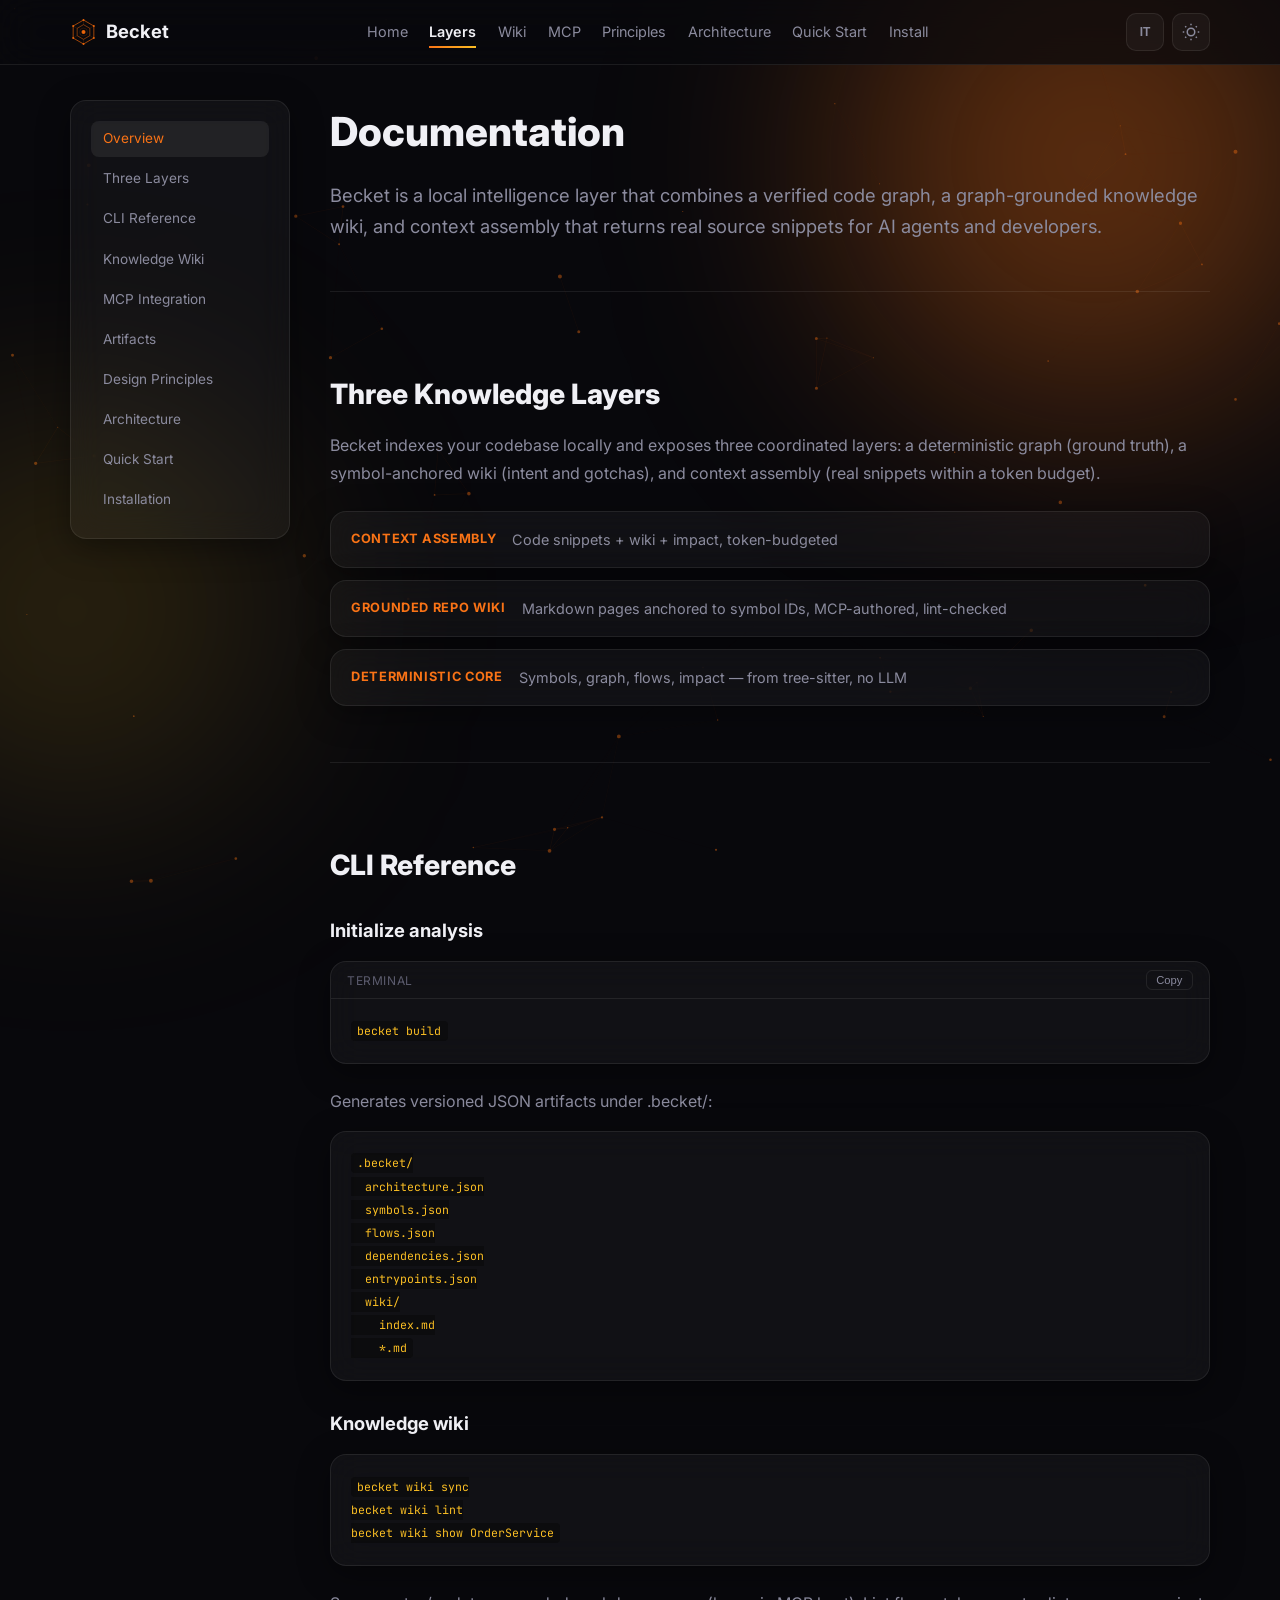
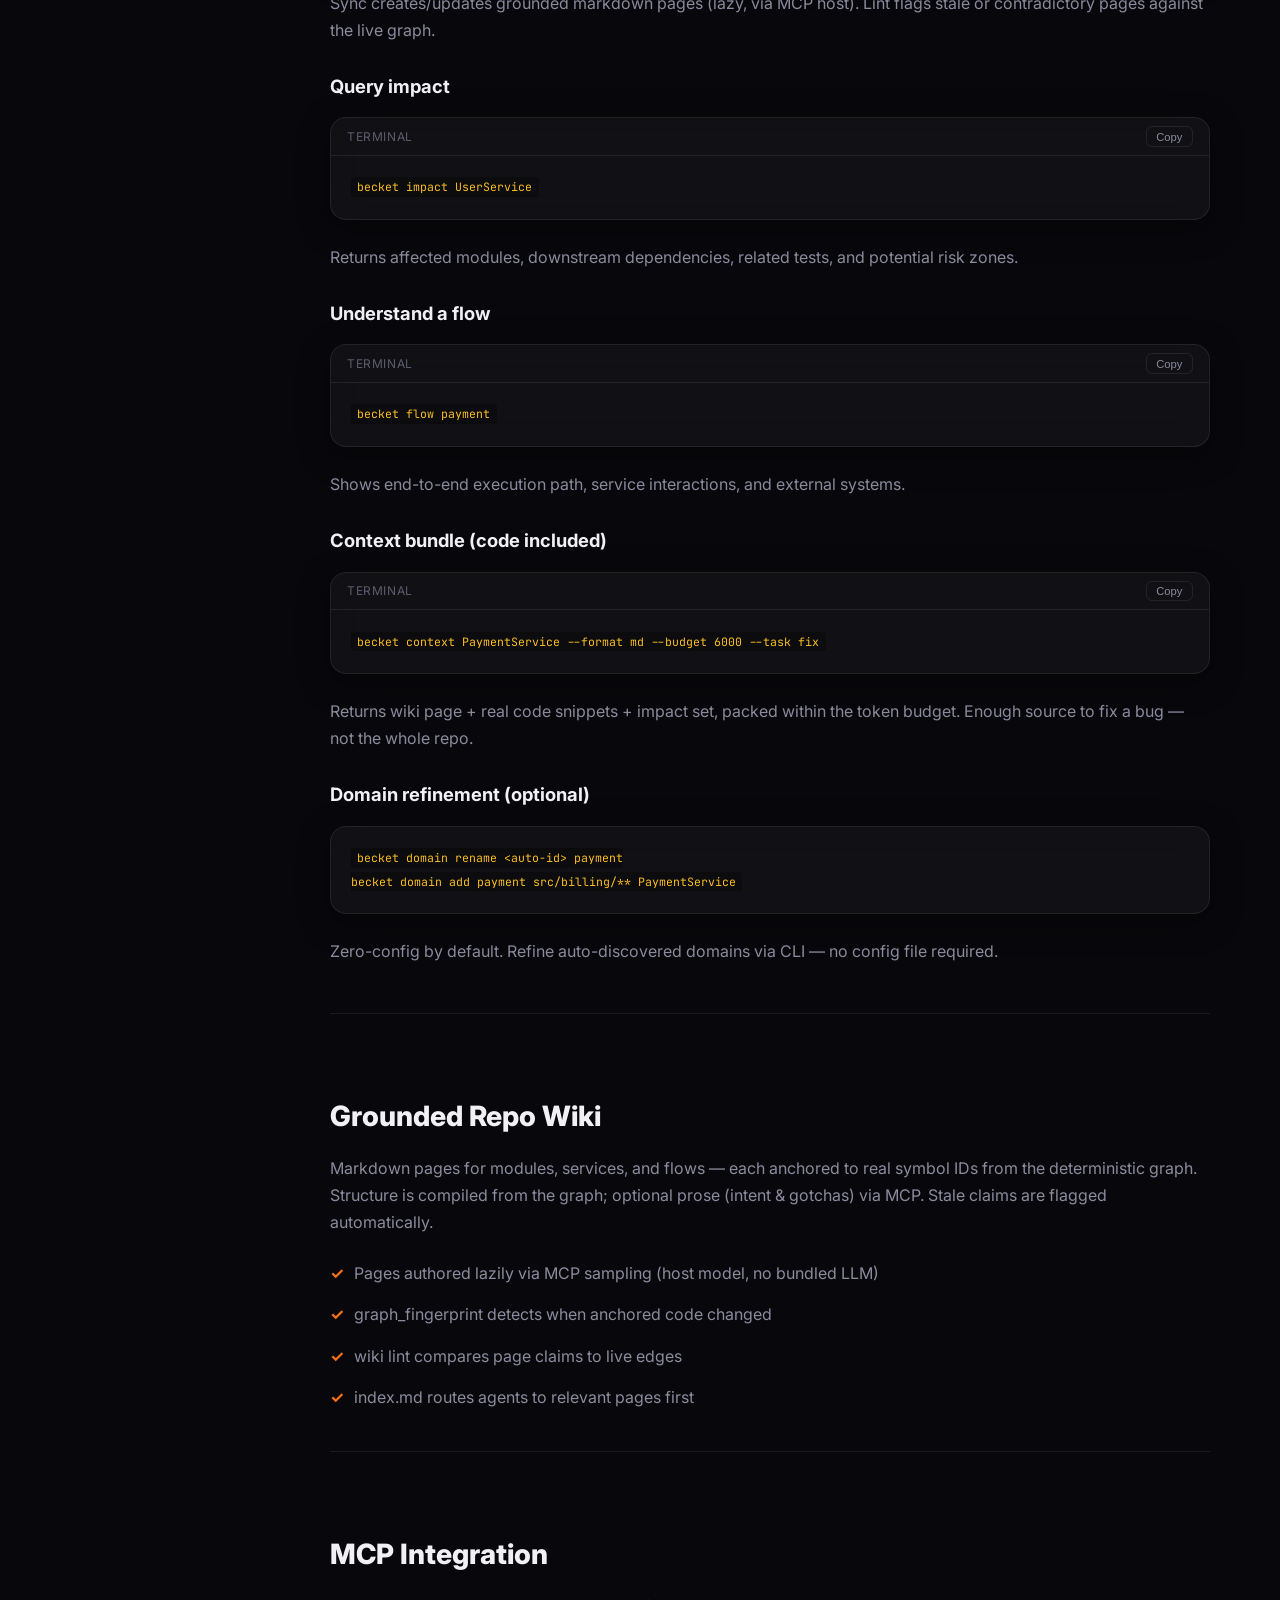
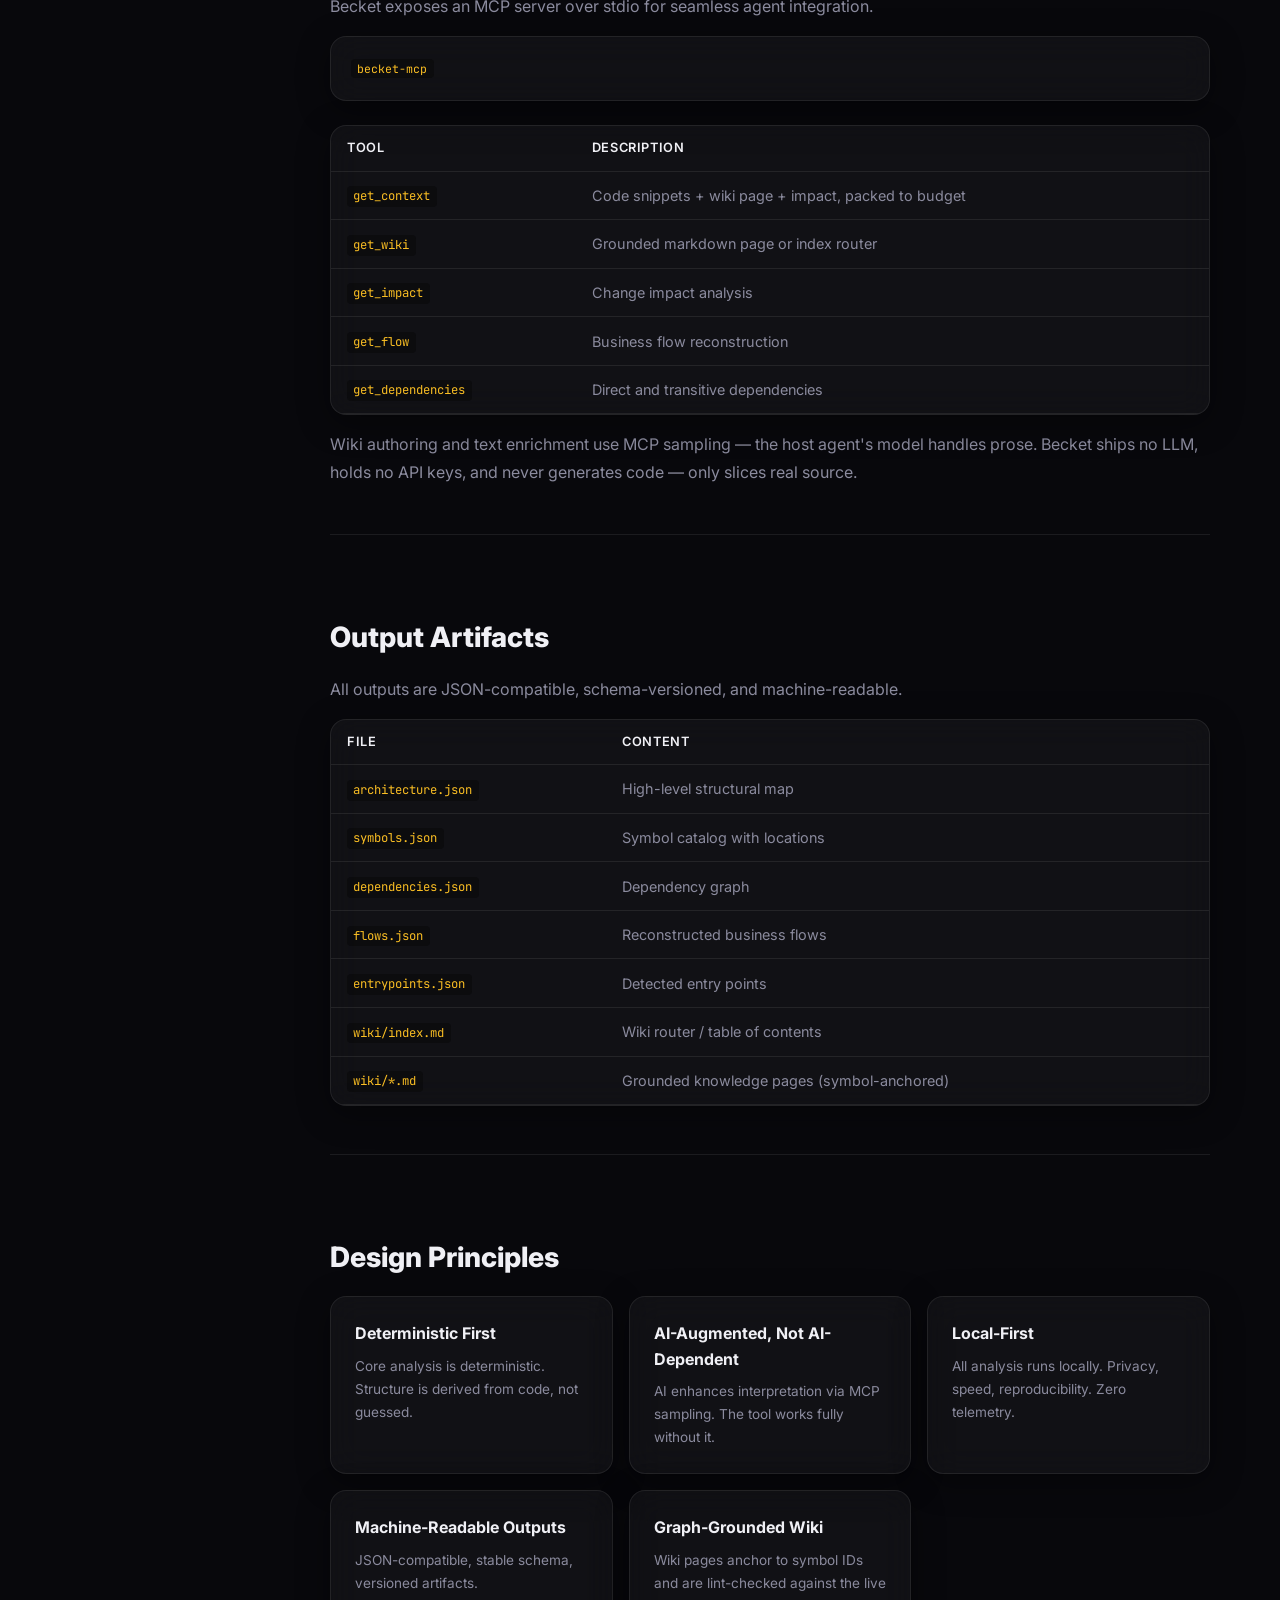
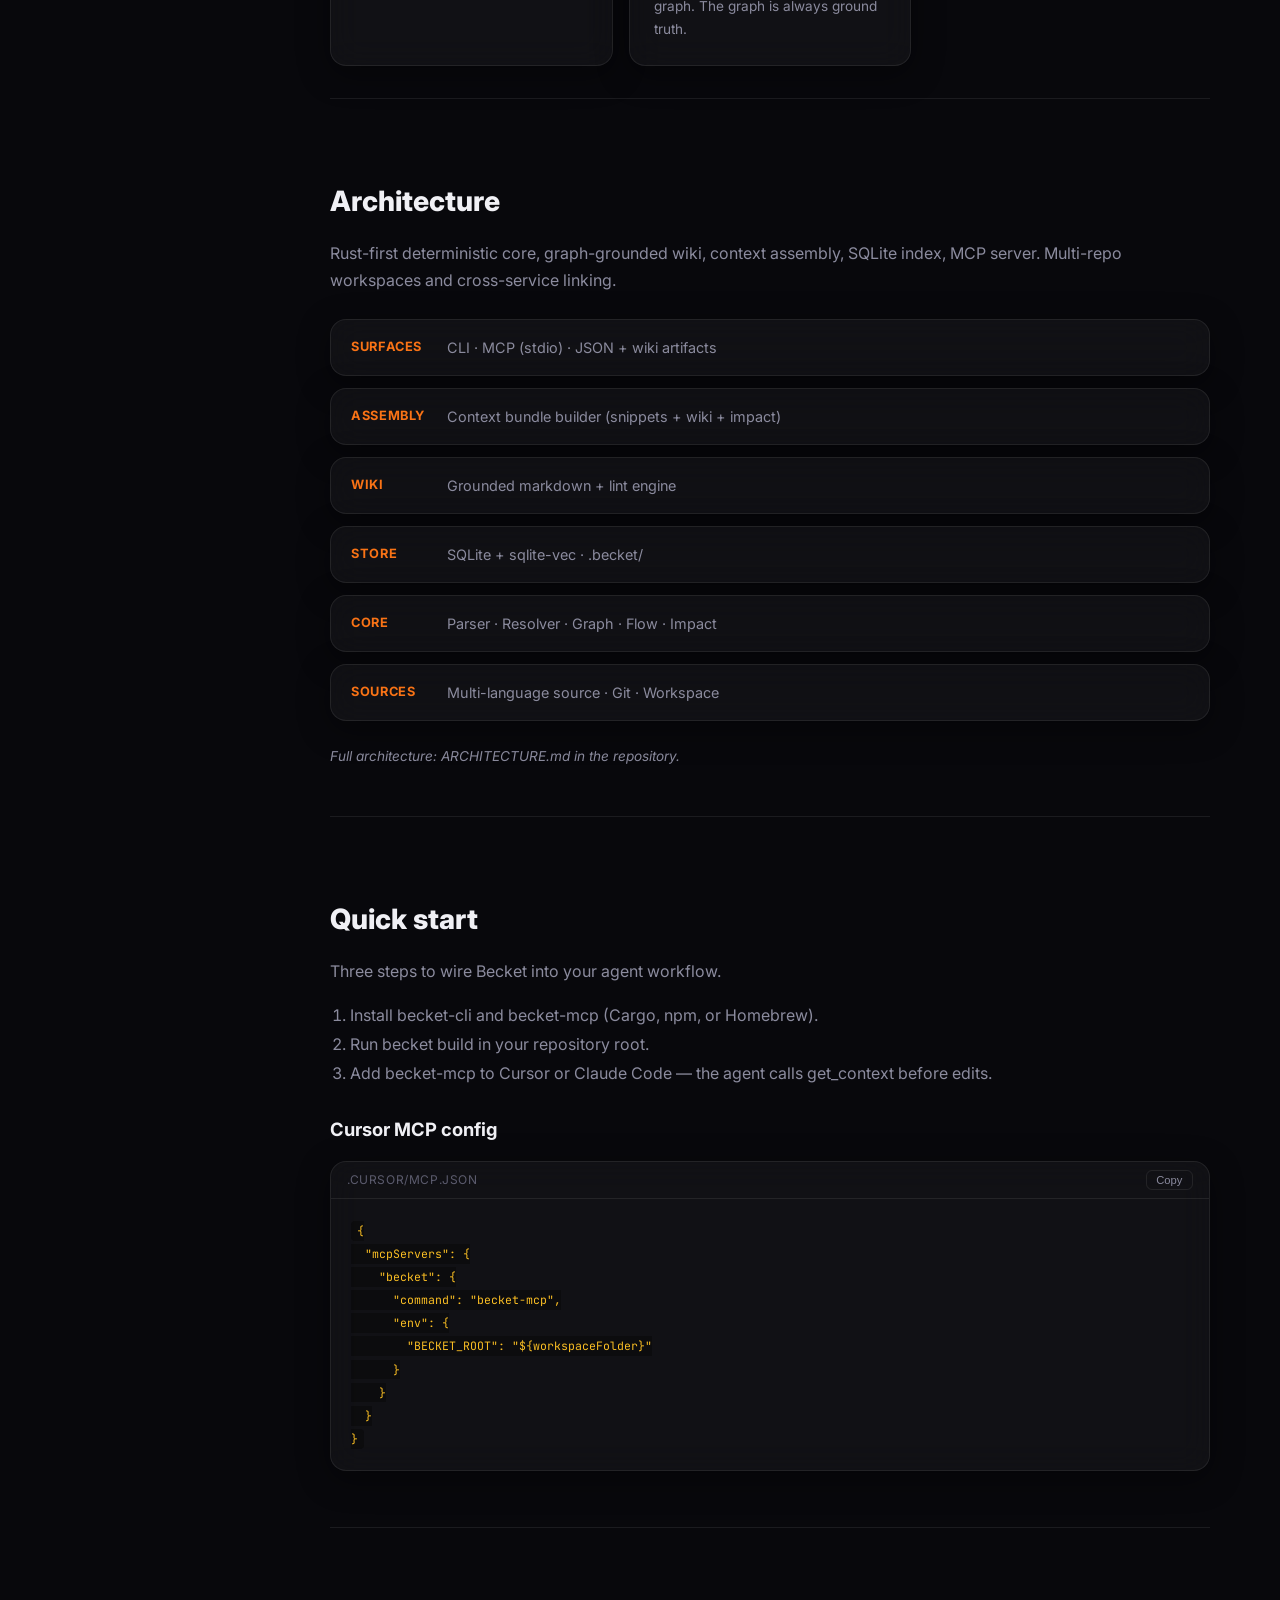
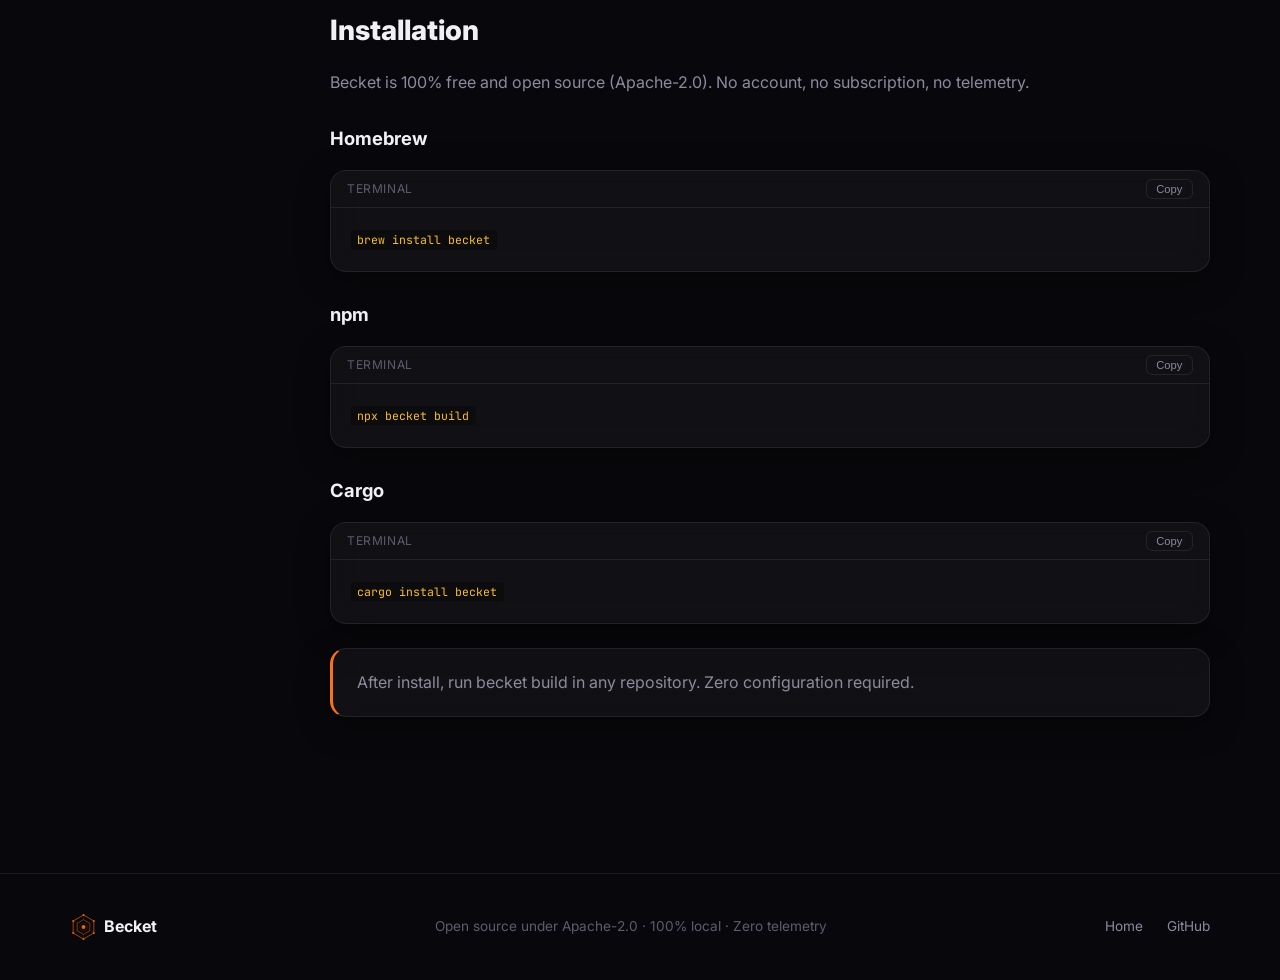
==== commit 0641b8e6: "feat(website): polish UI/UX, struttura sezioni e accessibilità Unisce Product e Features, full-heigh" ====
--- a/website/docs.html
+++ b/website/docs.html
@@ -6,8 +6,8 @@
   <meta name="description" content="Becket Documentation — CLI, MCP, Architecture" />
   <title>Docs — Becket</title>
   <link rel="icon" type="image/svg+xml" href="public/favicon.svg" />
-  <link rel="preload" href="css/styles.css?v=4" as="style" />
-  <link rel="stylesheet" href="css/styles.css?v=4" />
+  <link rel="preload" href="css/styles.css?v=8" as="style" />
+  <link rel="stylesheet" href="css/styles.css?v=8" />
   <link rel="preconnect" href="https://fonts.googleapis.com" />
   <link rel="preconnect" href="https://fonts.gstatic.com" crossorigin />
   <link rel="preload" as="style" href="https://fonts.googleapis.com/css2?family=Inter:wght@400;500;600;700;800&family=JetBrains+Mono:wght@400;500;600&display=swap" />
@@ -16,6 +16,7 @@
   <script>try{var t=localStorage.getItem("becket-theme");if(t)document.documentElement.setAttribute("data-theme",t)}catch(e){}</script>
 </head>
 <body>
+  <a class="skip-link" href="#main-content" data-i18n="a11y.skip">Skip to content</a>
   <canvas id="particles" aria-hidden="true"></canvas>
   <div class="glow glow-1" aria-hidden="true"></div>
   <div class="glow glow-2" aria-hidden="true"></div>
@@ -26,7 +27,7 @@
         <span class="logo-mark" aria-hidden="true"></span>
         <span>Becket</span>
       </a>
-      <nav class="nav-links">
+      <nav class="nav-links" id="nav-links" aria-label="Documentation">
         <a href="index.html" data-i18n="nav.home">Home</a>
         <a href="#layers" data-i18n="docs.nav.layers">Layers</a>
         <a href="#wiki" data-i18n="docs.nav.wiki">Wiki</a>
@@ -49,7 +50,7 @@
     </div>
   </header>
 
-  <main class="docs-main">
+  <main class="docs-main" id="main-content">
     <div class="container docs-layout">
       <aside class="docs-sidebar glass-card">
         <nav class="docs-toc">
@@ -304,7 +305,7 @@
       <p class="footer-copy" data-i18n="footer.copy">Open source under Apache-2.0 · 100% local · Zero telemetry</p>
       <div class="footer-links">
         <a href="index.html" data-i18n="nav.home">Home</a>
-        <a href="https://github.com/GabrieleRuggieri/becket" data-i18n="footer.github">GitHub</a>
+        <a href="https://github.com/GabrieleRuggieri/becket" target="_blank" rel="noopener noreferrer" data-i18n="footer.github">GitHub</a>
       </div>
     </div>
   </footer>
--- a/website/css/styles.css
+++ b/website/css/styles.css
@@ -16,6 +16,8 @@
   --accent-glow-soft: rgba(251, 191, 36, 0.15);
   --glass-blur: 16px;
   --nav-bg: rgba(8, 8, 12, 0.75);
+  --nav-h: 64px;
+  --section-pad: clamp(4.5rem, 8vh, 6.25rem);
   --code-bg: rgba(0, 0, 0, 0.35);
   --shadow: 0 8px 32px rgba(0, 0, 0, 0.4);
   --gradient: linear-gradient(135deg, #f97316, #fbbf24);
@@ -43,7 +45,7 @@
 
 html {
   scroll-behavior: smooth;
-  scroll-padding-top: 80px;
+  scroll-padding-top: calc(var(--nav-h) + 16px);
 }
 
 body {
@@ -60,6 +62,28 @@
 a { color: inherit; text-decoration: none; }
 img:not(.logo-mark) { max-width: 100%; display: block; }
 code, pre { font-family: "JetBrains Mono", monospace; }
+
+:focus-visible {
+  outline: 2px solid var(--accent);
+  outline-offset: 3px;
+}
+
+.skip-link {
+  position: absolute;
+  top: -100%;
+  left: 1rem;
+  z-index: 200;
+  padding: 0.6rem 1rem;
+  border-radius: 8px;
+  background: var(--accent);
+  color: #fff;
+  font-weight: 600;
+  font-size: 0.875rem;
+}
+
+.skip-link:focus {
+  top: 1rem;
+}
 
 .container {
   width: min(1140px, 92vw);
@@ -168,7 +192,7 @@
 
 .nav-links {
   display: flex;
-  gap: 1.75rem;
+  gap: 1.35rem;
 }
 
 .nav-links a {
@@ -179,6 +203,14 @@
 }
 
 .nav-links a:hover { color: var(--accent); }
+
+.nav-links a.active {
+  color: var(--text);
+  font-weight: 600;
+}
+
+.nav-links a.active::after,
+.nav-links a:hover::after { width: 100%; }
 
 .nav-links a::after {
   content: "";
@@ -191,8 +223,6 @@
   transition: width 0.3s;
 }
 
-.nav-links a:hover::after { width: 100%; }
-
 .nav-actions {
   display: flex;
   align-items: center;
@@ -220,6 +250,10 @@
 .nav-burger.active span:nth-child(1) { transform: translateY(7px) rotate(45deg); }
 .nav-burger.active span:nth-child(2) { opacity: 0; }
 .nav-burger.active span:nth-child(3) { transform: translateY(-7px) rotate(-45deg); }
+
+body.nav-open {
+  overflow: hidden;
+}
 
 /* ===== Buttons ===== */
 .btn {
@@ -284,10 +318,10 @@
 .hero {
   position: relative;
   z-index: 1;
-  padding: 140px 0 80px;
-  min-height: 100vh;
+  min-height: 100dvh;
   display: flex;
   align-items: center;
+  padding: calc(var(--nav-h) + 3.5rem) 0 clamp(3rem, 6vh, 5rem);
 }
 
 .hero-grid {
@@ -431,12 +465,20 @@
 .section {
   position: relative;
   z-index: 1;
-  padding: 100px 0;
+  min-height: 100dvh;
+  padding: var(--section-pad) 0;
+  display: grid;
+  align-content: center;
   content-visibility: auto;
-  contain-intrinsic-size: auto 600px;
+  contain-intrinsic-size: auto 100dvh;
 }
 
 .section-alt { background: var(--bg-alt); }
+
+.section-dense {
+  align-content: start;
+  padding-top: calc(var(--nav-h) + 2.5rem);
+}
 
 .section-header {
   text-align: center;
@@ -594,7 +636,17 @@
   display: grid;
   grid-template-columns: repeat(auto-fit, minmax(280px, 1fr));
   gap: 1.25rem;
-  margin-bottom: 2rem;
+}
+
+.compare-wrap {
+  width: 100%;
+}
+
+.product-checks {
+  margin-top: 1.5rem;
+  max-width: 42rem;
+  margin-left: auto;
+  margin-right: auto;
 }
 
 .layer-card {
@@ -630,7 +682,7 @@
   color: var(--text-muted);
 }
 
-.compare-wrap { margin-top: 1rem; }
+.compare-wrap { margin-top: 0; }
 
 .compare-note {
   font-size: 0.85rem;
@@ -725,6 +777,52 @@
   color: var(--text-muted);
 }
 
+.feature h4 {
+  font-size: 1.05rem;
+  font-weight: 700;
+  margin-bottom: 0.45rem;
+}
+
+.feature-compact {
+  padding: 1.5rem;
+}
+
+.feature-compact .feature-num {
+  font-size: 1.75rem;
+  margin-bottom: 0.5rem;
+}
+
+/* ===== Product stack ===== */
+.product-stack {
+  display: flex;
+  flex-direction: column;
+  gap: clamp(1.75rem, 3.5vh, 2.5rem);
+}
+
+.product-pillars {
+  grid-template-columns: repeat(3, 1fr);
+}
+
+.product-capabilities-title {
+  text-align: center;
+  font-size: clamp(1.15rem, 2.5vw, 1.4rem);
+  font-weight: 700;
+  letter-spacing: -0.01em;
+  margin-bottom: 1.25rem;
+  color: var(--text-muted);
+}
+
+.capabilities-grid {
+  grid-template-columns: repeat(4, 1fr);
+}
+
+.product-checks {
+  margin-top: 0;
+  max-width: 42rem;
+  margin-left: auto;
+  margin-right: auto;
+}
+
 /* ===== Integrations ===== */
 .integrations-grid {
   display: grid;
@@ -752,8 +850,49 @@
   box-shadow: 0 0 30px var(--accent-glow-soft);
 }
 
-/* ===== CTA ===== */
-.cta-section { padding-bottom: 120px; }
+/* ===== Integrations closing (integrations + CTA) ===== */
+.integrations-closing {
+  display: flex;
+  flex-direction: column;
+  gap: clamp(2rem, 4vh, 2.75rem);
+}
+
+.integrations-closing .section-header {
+  margin-bottom: 0;
+}
+
+.integrations-closing .integrations-grid {
+  grid-template-columns: repeat(4, 1fr);
+}
+
+.integrations-closing .cta-box {
+  text-align: center;
+  padding: clamp(2rem, 4vh, 3rem) 2rem;
+  max-width: 52rem;
+  margin: 0 auto;
+  width: 100%;
+}
+
+.integrations-closing .cta-box h2 {
+  font-size: clamp(1.35rem, 3vw, 2rem);
+  font-weight: 800;
+  margin-bottom: 0.65rem;
+  letter-spacing: -0.02em;
+}
+
+.integrations-closing .cta-box p {
+  color: var(--text-muted);
+  margin-bottom: 1.5rem;
+  font-size: 1.05rem;
+  max-width: 36rem;
+  margin-left: auto;
+  margin-right: auto;
+}
+
+/* ===== CTA (standalone fallback) ===== */
+.cta-section {
+  padding-bottom: clamp(5rem, 10vh, 7.5rem);
+}
 
 .cta-box {
   text-align: center;
@@ -781,11 +920,10 @@
 }
 
 .footer-inner {
-  display: flex;
+  display: grid;
+  grid-template-columns: auto 1fr auto;
   align-items: center;
-  justify-content: space-between;
-  flex-wrap: wrap;
-  gap: 1rem;
+  gap: 1.5rem 2rem;
 }
 
 .footer-brand {
@@ -798,11 +936,13 @@
 .footer-copy {
   font-size: 0.85rem;
   color: var(--text-dim);
+  text-align: center;
 }
 
 .footer-links {
   display: flex;
   gap: 1.5rem;
+  justify-content: flex-end;
 }
 
 .footer-links a {
@@ -1068,10 +1208,32 @@
 }
 
 /* ===== Mobile ===== */
+@media (max-width: 1100px) {
+  .integrations-closing .integrations-grid {
+    grid-template-columns: repeat(2, 1fr);
+  }
+
+  .product-pillars {
+    grid-template-columns: 1fr;
+  }
+
+  .capabilities-grid {
+    grid-template-columns: repeat(2, 1fr);
+  }
+}
+
 @media (max-width: 900px) {
   .hero-grid,
   .split,
   .docs-layout {
+    grid-template-columns: 1fr;
+  }
+
+  .layers-grid {
+    grid-template-columns: 1fr;
+  }
+
+  .integrations-closing .integrations-grid {
     grid-template-columns: 1fr;
   }
 
@@ -1108,8 +1270,31 @@
     gap: 0.5rem;
   }
 
-  .hero { padding-top: 100px; min-height: auto; }
-  .section { padding: 70px 0; }
+  .hero {
+    min-height: 100dvh;
+    padding: calc(var(--nav-h) + 2rem) 0 3rem;
+  }
+
+  .section {
+    min-height: 100dvh;
+    align-content: start;
+    padding: clamp(3.5rem, 6vh, 4.5rem) 0;
+    padding-top: calc(var(--nav-h) + 2rem);
+  }
+
+  .section-dense {
+    min-height: auto;
+    padding-bottom: clamp(4rem, 8vh, 5rem);
+  }
+
+  .footer-inner {
+    grid-template-columns: 1fr;
+    text-align: center;
+  }
+
+  .footer-links {
+    justify-content: center;
+  }
 }
 
 @media (max-width: 500px) {
--- a/website/css/styles.css
+++ b/website/css/styles.css
@@ -16,6 +16,8 @@
   --accent-glow-soft: rgba(251, 191, 36, 0.15);
   --glass-blur: 16px;
   --nav-bg: rgba(8, 8, 12, 0.75);
+  --nav-h: 64px;
+  --section-pad: clamp(4.5rem, 8vh, 6.25rem);
   --code-bg: rgba(0, 0, 0, 0.35);
   --shadow: 0 8px 32px rgba(0, 0, 0, 0.4);
   --gradient: linear-gradient(135deg, #f97316, #fbbf24);
@@ -43,7 +45,7 @@
 
 html {
   scroll-behavior: smooth;
-  scroll-padding-top: 80px;
+  scroll-padding-top: calc(var(--nav-h) + 16px);
 }
 
 body {
@@ -60,6 +62,28 @@
 a { color: inherit; text-decoration: none; }
 img:not(.logo-mark) { max-width: 100%; display: block; }
 code, pre { font-family: "JetBrains Mono", monospace; }
+
+:focus-visible {
+  outline: 2px solid var(--accent);
+  outline-offset: 3px;
+}
+
+.skip-link {
+  position: absolute;
+  top: -100%;
+  left: 1rem;
+  z-index: 200;
+  padding: 0.6rem 1rem;
+  border-radius: 8px;
+  background: var(--accent);
+  color: #fff;
+  font-weight: 600;
+  font-size: 0.875rem;
+}
+
+.skip-link:focus {
+  top: 1rem;
+}
 
 .container {
   width: min(1140px, 92vw);
@@ -168,7 +192,7 @@
 
 .nav-links {
   display: flex;
-  gap: 1.75rem;
+  gap: 1.35rem;
 }
 
 .nav-links a {
@@ -179,6 +203,14 @@
 }
 
 .nav-links a:hover { color: var(--accent); }
+
+.nav-links a.active {
+  color: var(--text);
+  font-weight: 600;
+}
+
+.nav-links a.active::after,
+.nav-links a:hover::after { width: 100%; }
 
 .nav-links a::after {
   content: "";
@@ -191,8 +223,6 @@
   transition: width 0.3s;
 }
 
-.nav-links a:hover::after { width: 100%; }
-
 .nav-actions {
   display: flex;
   align-items: center;
@@ -220,6 +250,10 @@
 .nav-burger.active span:nth-child(1) { transform: translateY(7px) rotate(45deg); }
 .nav-burger.active span:nth-child(2) { opacity: 0; }
 .nav-burger.active span:nth-child(3) { transform: translateY(-7px) rotate(-45deg); }
+
+body.nav-open {
+  overflow: hidden;
+}
 
 /* ===== Buttons ===== */
 .btn {
@@ -284,10 +318,10 @@
 .hero {
   position: relative;
   z-index: 1;
-  padding: 140px 0 80px;
-  min-height: 100vh;
+  min-height: 100dvh;
   display: flex;
   align-items: center;
+  padding: calc(var(--nav-h) + 3.5rem) 0 clamp(3rem, 6vh, 5rem);
 }
 
 .hero-grid {
@@ -431,12 +465,20 @@
 .section {
   position: relative;
   z-index: 1;
-  padding: 100px 0;
+  min-height: 100dvh;
+  padding: var(--section-pad) 0;
+  display: grid;
+  align-content: center;
   content-visibility: auto;
-  contain-intrinsic-size: auto 600px;
+  contain-intrinsic-size: auto 100dvh;
 }
 
 .section-alt { background: var(--bg-alt); }
+
+.section-dense {
+  align-content: start;
+  padding-top: calc(var(--nav-h) + 2.5rem);
+}
 
 .section-header {
   text-align: center;
@@ -594,7 +636,17 @@
   display: grid;
   grid-template-columns: repeat(auto-fit, minmax(280px, 1fr));
   gap: 1.25rem;
-  margin-bottom: 2rem;
+}
+
+.compare-wrap {
+  width: 100%;
+}
+
+.product-checks {
+  margin-top: 1.5rem;
+  max-width: 42rem;
+  margin-left: auto;
+  margin-right: auto;
 }
 
 .layer-card {
@@ -630,7 +682,7 @@
   color: var(--text-muted);
 }
 
-.compare-wrap { margin-top: 1rem; }
+.compare-wrap { margin-top: 0; }
 
 .compare-note {
   font-size: 0.85rem;
@@ -725,6 +777,52 @@
   color: var(--text-muted);
 }
 
+.feature h4 {
+  font-size: 1.05rem;
+  font-weight: 700;
+  margin-bottom: 0.45rem;
+}
+
+.feature-compact {
+  padding: 1.5rem;
+}
+
+.feature-compact .feature-num {
+  font-size: 1.75rem;
+  margin-bottom: 0.5rem;
+}
+
+/* ===== Product stack ===== */
+.product-stack {
+  display: flex;
+  flex-direction: column;
+  gap: clamp(1.75rem, 3.5vh, 2.5rem);
+}
+
+.product-pillars {
+  grid-template-columns: repeat(3, 1fr);
+}
+
+.product-capabilities-title {
+  text-align: center;
+  font-size: clamp(1.15rem, 2.5vw, 1.4rem);
+  font-weight: 700;
+  letter-spacing: -0.01em;
+  margin-bottom: 1.25rem;
+  color: var(--text-muted);
+}
+
+.capabilities-grid {
+  grid-template-columns: repeat(4, 1fr);
+}
+
+.product-checks {
+  margin-top: 0;
+  max-width: 42rem;
+  margin-left: auto;
+  margin-right: auto;
+}
+
 /* ===== Integrations ===== */
 .integrations-grid {
   display: grid;
@@ -752,8 +850,49 @@
   box-shadow: 0 0 30px var(--accent-glow-soft);
 }
 
-/* ===== CTA ===== */
-.cta-section { padding-bottom: 120px; }
+/* ===== Integrations closing (integrations + CTA) ===== */
+.integrations-closing {
+  display: flex;
+  flex-direction: column;
+  gap: clamp(2rem, 4vh, 2.75rem);
+}
+
+.integrations-closing .section-header {
+  margin-bottom: 0;
+}
+
+.integrations-closing .integrations-grid {
+  grid-template-columns: repeat(4, 1fr);
+}
+
+.integrations-closing .cta-box {
+  text-align: center;
+  padding: clamp(2rem, 4vh, 3rem) 2rem;
+  max-width: 52rem;
+  margin: 0 auto;
+  width: 100%;
+}
+
+.integrations-closing .cta-box h2 {
+  font-size: clamp(1.35rem, 3vw, 2rem);
+  font-weight: 800;
+  margin-bottom: 0.65rem;
+  letter-spacing: -0.02em;
+}
+
+.integrations-closing .cta-box p {
+  color: var(--text-muted);
+  margin-bottom: 1.5rem;
+  font-size: 1.05rem;
+  max-width: 36rem;
+  margin-left: auto;
+  margin-right: auto;
+}
+
+/* ===== CTA (standalone fallback) ===== */
+.cta-section {
+  padding-bottom: clamp(5rem, 10vh, 7.5rem);
+}
 
 .cta-box {
   text-align: center;
@@ -781,11 +920,10 @@
 }
 
 .footer-inner {
-  display: flex;
+  display: grid;
+  grid-template-columns: auto 1fr auto;
   align-items: center;
-  justify-content: space-between;
-  flex-wrap: wrap;
-  gap: 1rem;
+  gap: 1.5rem 2rem;
 }
 
 .footer-brand {
@@ -798,11 +936,13 @@
 .footer-copy {
   font-size: 0.85rem;
   color: var(--text-dim);
+  text-align: center;
 }
 
 .footer-links {
   display: flex;
   gap: 1.5rem;
+  justify-content: flex-end;
 }
 
 .footer-links a {
@@ -1068,10 +1208,32 @@
 }
 
 /* ===== Mobile ===== */
+@media (max-width: 1100px) {
+  .integrations-closing .integrations-grid {
+    grid-template-columns: repeat(2, 1fr);
+  }
+
+  .product-pillars {
+    grid-template-columns: 1fr;
+  }
+
+  .capabilities-grid {
+    grid-template-columns: repeat(2, 1fr);
+  }
+}
+
 @media (max-width: 900px) {
   .hero-grid,
   .split,
   .docs-layout {
+    grid-template-columns: 1fr;
+  }
+
+  .layers-grid {
+    grid-template-columns: 1fr;
+  }
+
+  .integrations-closing .integrations-grid {
     grid-template-columns: 1fr;
   }
 
@@ -1108,8 +1270,31 @@
     gap: 0.5rem;
   }
 
-  .hero { padding-top: 100px; min-height: auto; }
-  .section { padding: 70px 0; }
+  .hero {
+    min-height: 100dvh;
+    padding: calc(var(--nav-h) + 2rem) 0 3rem;
+  }
+
+  .section {
+    min-height: 100dvh;
+    align-content: start;
+    padding: clamp(3.5rem, 6vh, 4.5rem) 0;
+    padding-top: calc(var(--nav-h) + 2rem);
+  }
+
+  .section-dense {
+    min-height: auto;
+    padding-bottom: clamp(4rem, 8vh, 5rem);
+  }
+
+  .footer-inner {
+    grid-template-columns: 1fr;
+    text-align: center;
+  }
+
+  .footer-links {
+    justify-content: center;
+  }
 }
 
 @media (max-width: 500px) {
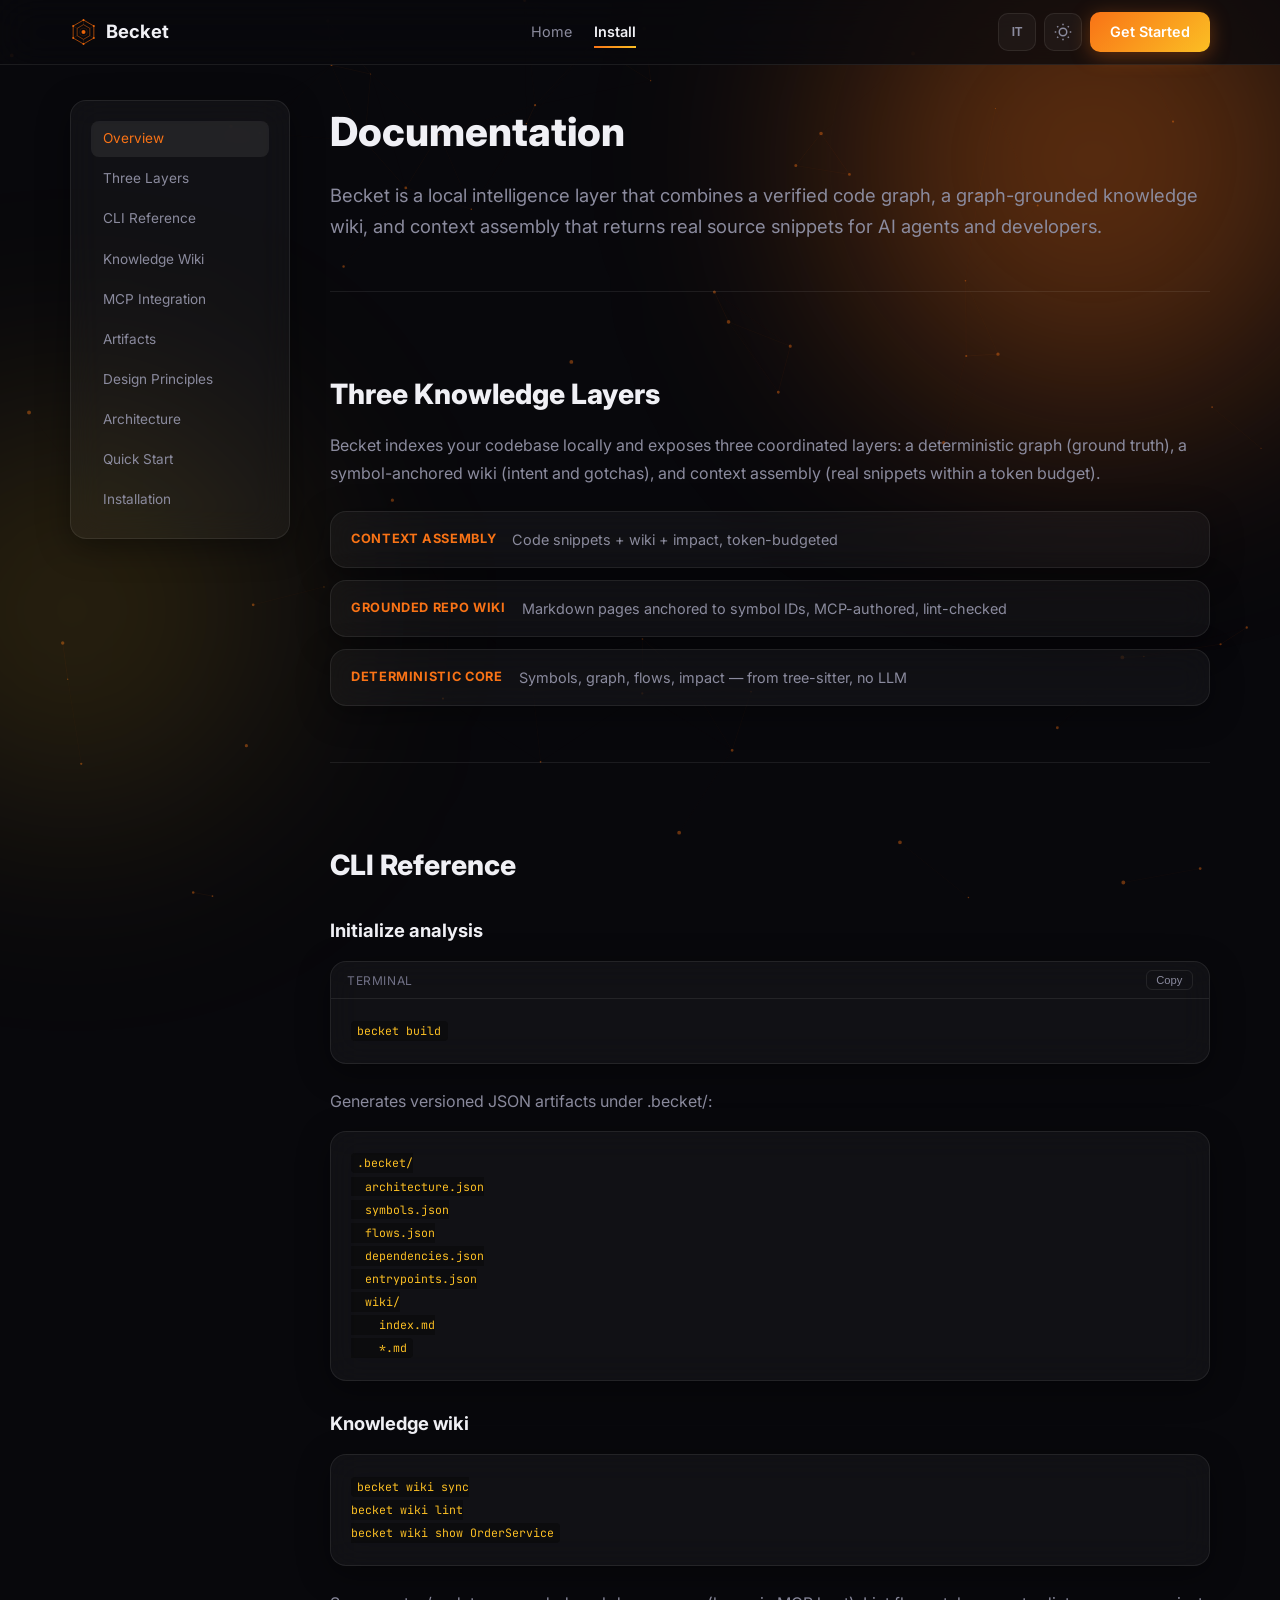
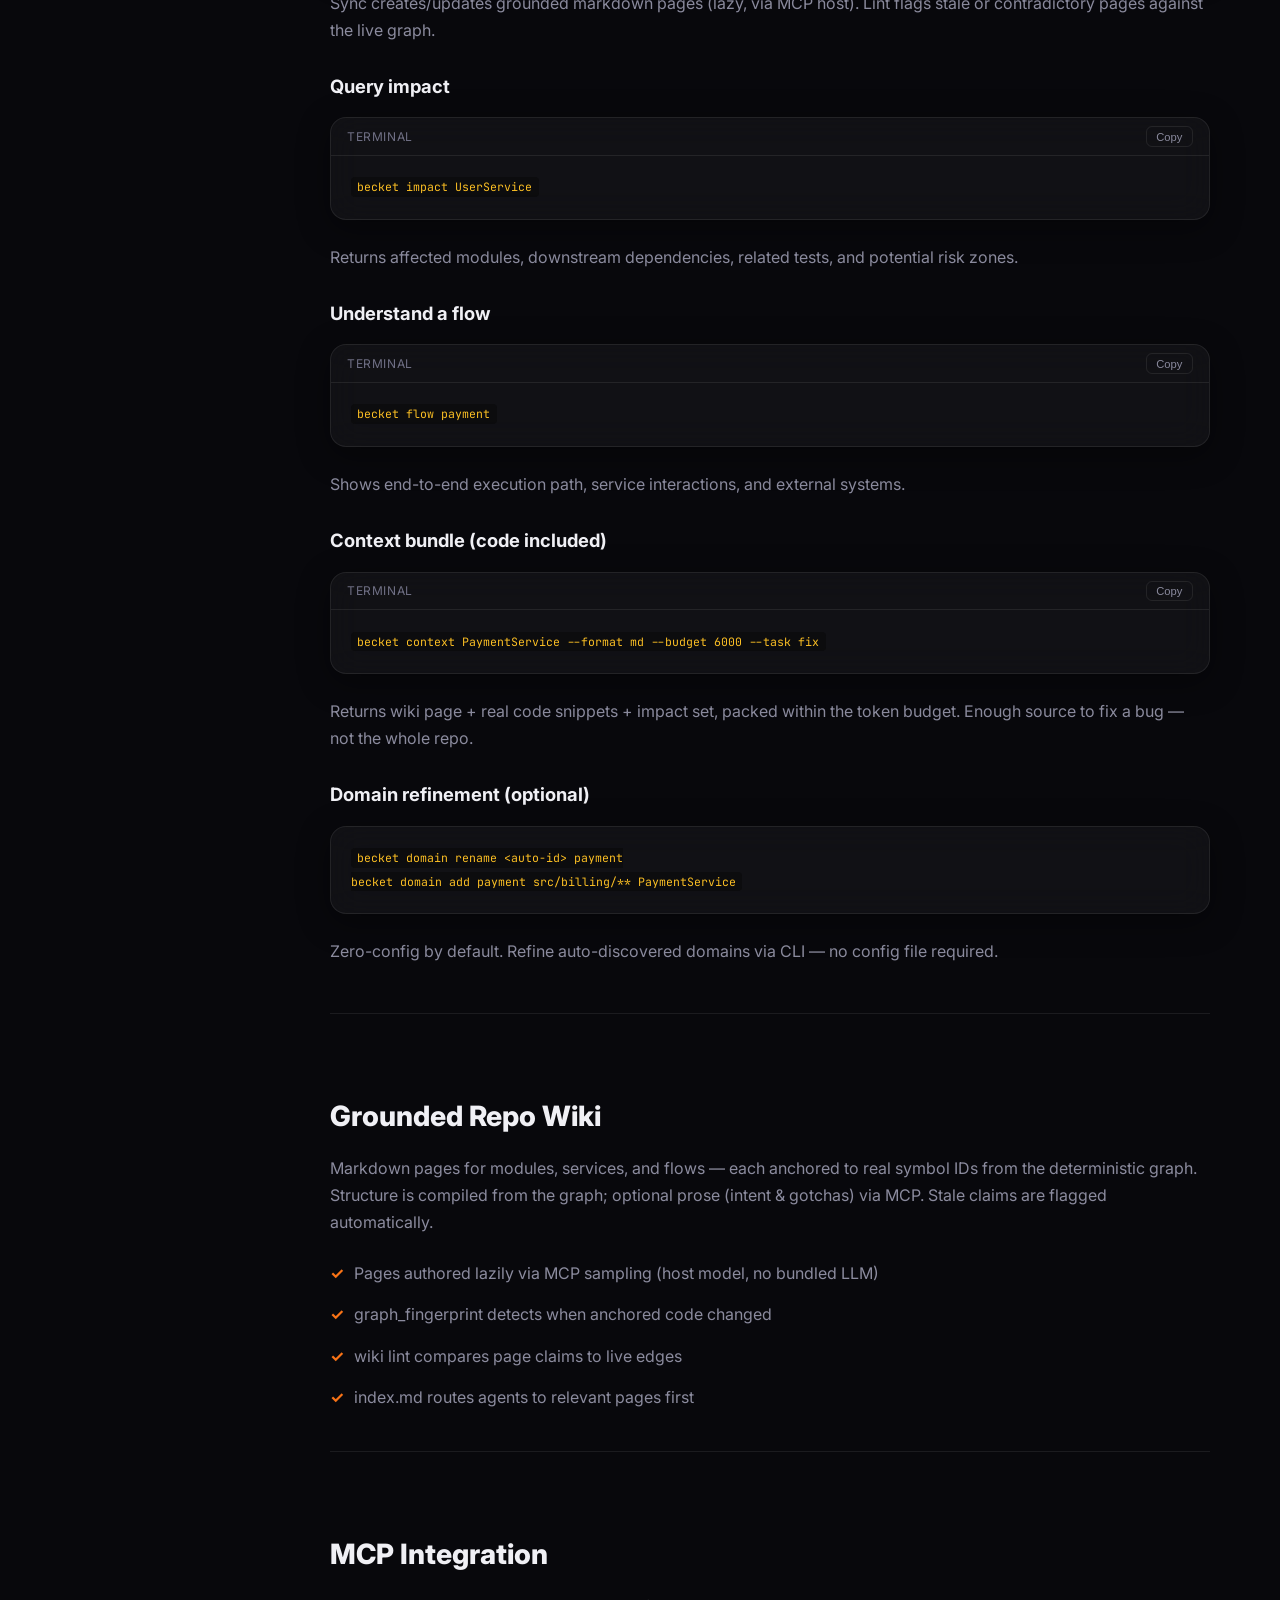
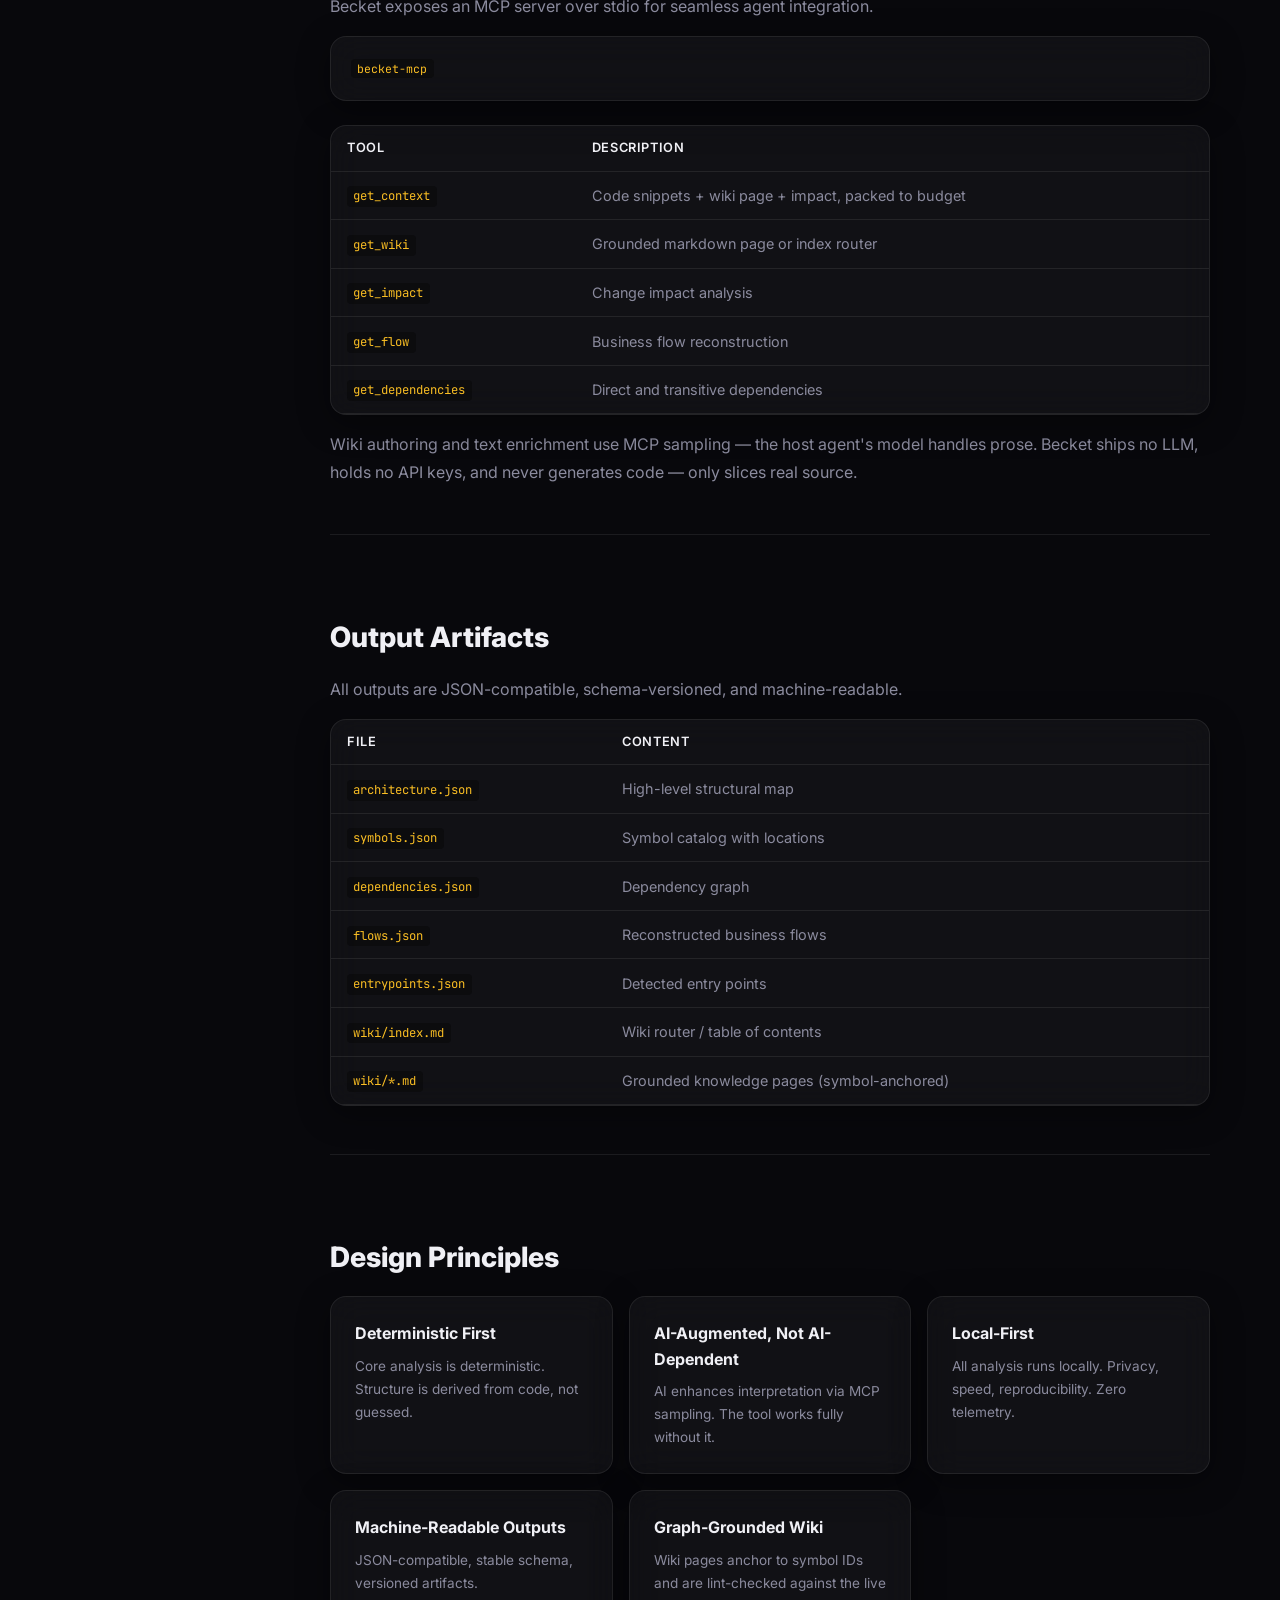
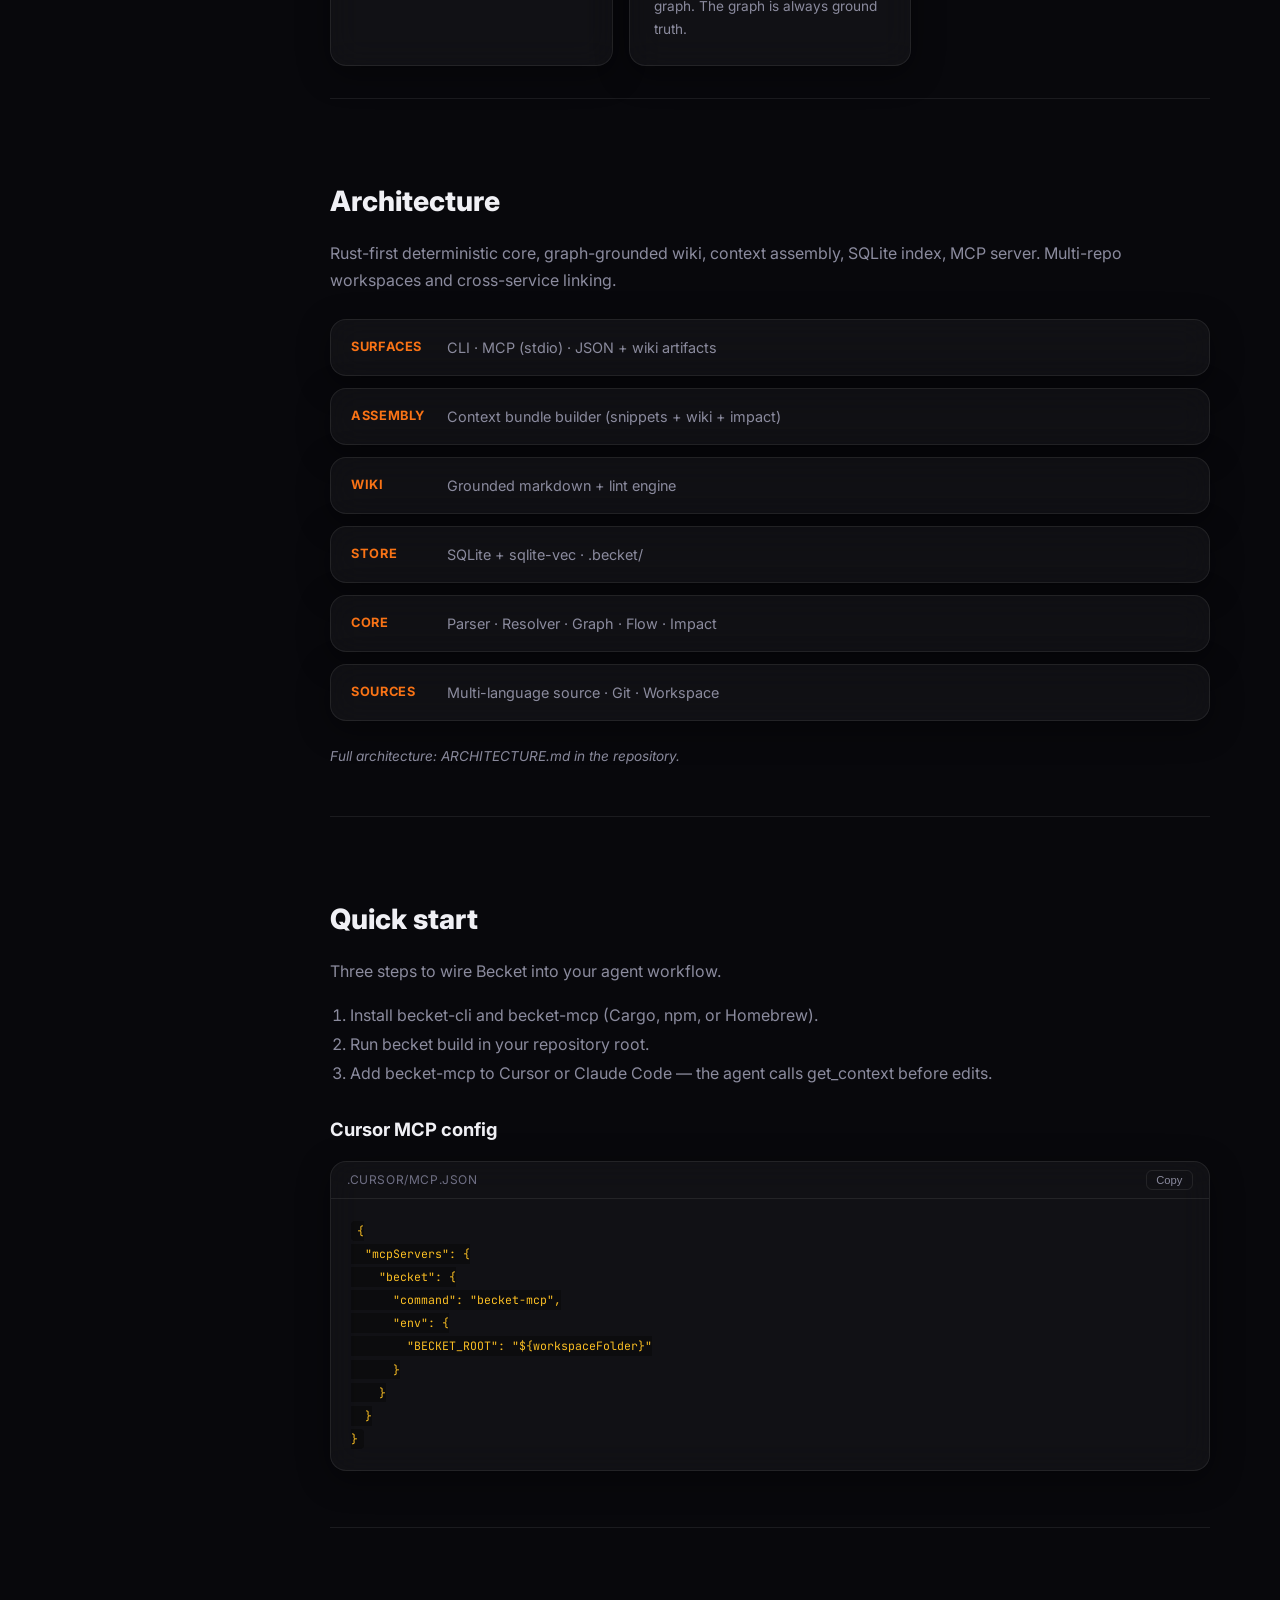
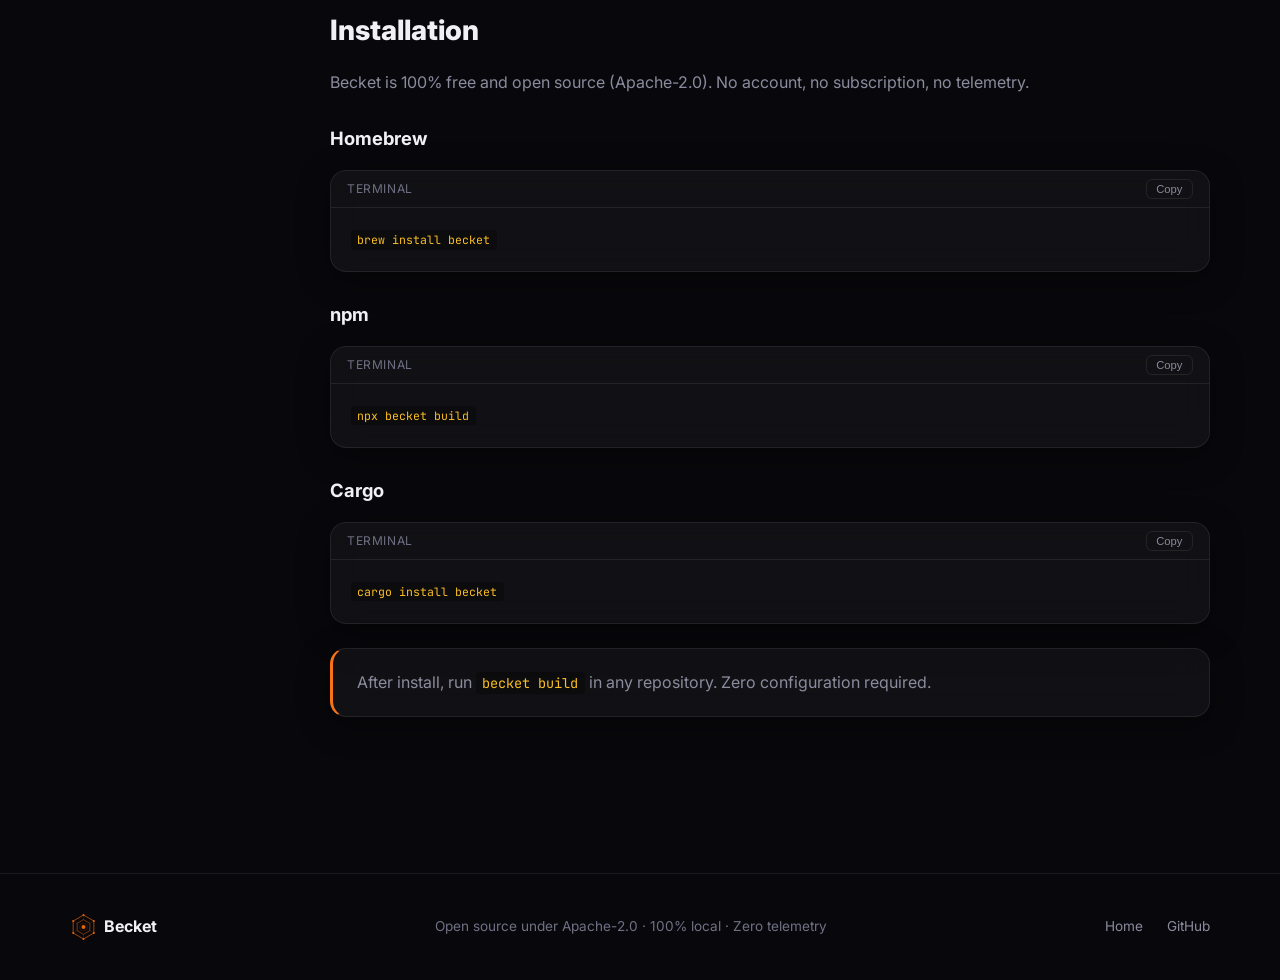
==== commit 198f054f: "release: v0.2.0 polish — wiki fixes, website UX, CHANGELOG, Netlify Ship-ready improvements: unique " ====
--- a/website/docs.html
+++ b/website/docs.html
@@ -6,17 +6,18 @@
   <meta name="description" content="Becket Documentation — CLI, MCP, Architecture" />
   <title>Docs — Becket</title>
   <link rel="icon" type="image/svg+xml" href="public/favicon.svg" />
-  <link rel="preload" href="css/styles.css?v=8" as="style" />
-  <link rel="stylesheet" href="css/styles.css?v=8" />
+  <link rel="preload" href="css/styles.css?v=9" as="style" />
+  <link rel="stylesheet" href="css/styles.css?v=9" />
   <link rel="preconnect" href="https://fonts.googleapis.com" />
   <link rel="preconnect" href="https://fonts.gstatic.com" crossorigin />
   <link rel="preload" as="style" href="https://fonts.googleapis.com/css2?family=Inter:wght@400;500;600;700;800&family=JetBrains+Mono:wght@400;500;600&display=swap" />
   <link rel="stylesheet" href="https://fonts.googleapis.com/css2?family=Inter:wght@400;500;600;700;800&family=JetBrains+Mono:wght@400;500;600&display=swap" media="print" onload="this.media='all'" />
   <noscript><link rel="stylesheet" href="https://fonts.googleapis.com/css2?family=Inter:wght@400;500;600;700;800&family=JetBrains+Mono:wght@400;500;600&display=swap" /></noscript>
-  <script>try{var t=localStorage.getItem("becket-theme");if(t)document.documentElement.setAttribute("data-theme",t)}catch(e){}</script>
+  <script>try{var t=localStorage.getItem("becket-theme");if(t)document.documentElement.setAttribute("data-theme",t);var l=localStorage.getItem("becket-lang");if(!l){l=(navigator.language||"").startsWith("it")?"it":"en"}document.documentElement.lang=l}catch(e){}</script>
 </head>
 <body>
   <a class="skip-link" href="#main-content" data-i18n="a11y.skip">Skip to content</a>
+  <div id="copy-live" class="sr-only" aria-live="polite"></div>
   <canvas id="particles" aria-hidden="true"></canvas>
   <div class="glow glow-1" aria-hidden="true"></div>
   <div class="glow glow-2" aria-hidden="true"></div>
@@ -27,15 +28,10 @@
         <span class="logo-mark" aria-hidden="true"></span>
         <span>Becket</span>
       </a>
-      <nav class="nav-links" id="nav-links" aria-label="Documentation">
+      <nav class="nav-links docs-nav-links" id="nav-links" aria-label="Documentation">
         <a href="index.html" data-i18n="nav.home">Home</a>
-        <a href="#layers" data-i18n="docs.nav.layers">Layers</a>
-        <a href="#wiki" data-i18n="docs.nav.wiki">Wiki</a>
-        <a href="#mcp" data-i18n="docs.nav.mcp">MCP</a>
-        <a href="#principles" data-i18n="docs.nav.principles">Principles</a>
-        <a href="#architecture" data-i18n="docs.nav.architecture">Architecture</a>
-        <a href="#adoption" data-i18n="docs.nav.adoption">Adoption</a>
         <a href="#install" data-i18n="docs.nav.install">Install</a>
+        <a href="#install" class="btn btn-primary nav-cta-mobile" data-i18n="nav.getStarted">Get Started</a>
       </nav>
       <div class="nav-actions">
         <button class="btn-icon" id="lang-toggle" aria-label="Switch language">EN</button>
@@ -43,6 +39,7 @@
           <svg class="icon-sun" width="18" height="18" viewBox="0 0 24 24" fill="none" stroke="currentColor" stroke-width="2"><circle cx="12" cy="12" r="5"/><path d="M12 1v2M12 21v2M4.22 4.22l1.42 1.42M18.36 18.36l1.42 1.42M1 12h2M21 12h2M4.22 19.78l1.42-1.42M18.36 5.64l1.42-1.42"/></svg>
           <svg class="icon-moon" width="18" height="18" viewBox="0 0 24 24" fill="none" stroke="currentColor" stroke-width="2"><path d="M21 12.79A9 9 0 1 1 11.21 3 7 7 0 0 0 21 12.79z"/></svg>
         </button>
+        <a href="#install" class="btn btn-primary" data-i18n="nav.getStarted">Get Started</a>
       </div>
       <button class="nav-burger" id="nav-burger" aria-label="Menu">
         <span></span><span></span><span></span>
@@ -239,7 +236,7 @@
             <div class="arch-layer glass-card"><span class="arch-label" data-i18n="docs.arch.l3">Core</span><span>Parser · Resolver · Graph · Flow · Impact</span></div>
             <div class="arch-layer glass-card"><span class="arch-label" data-i18n="docs.arch.l4">Sources</span><span>Multi-language source · Git · Workspace</span></div>
           </div>
-          <p class="muted" data-i18n="docs.arch.note">Full architecture: <a href="https://github.com/GabrieleRuggieri/becket/blob/main/ARCHITECTURE.md">ARCHITECTURE.md</a> in the repository.</p>
+          <p class="muted" data-i18n-html="docs.arch.note">Full architecture: <a href="https://github.com/GabrieleRuggieri/becket/blob/main/ARCHITECTURE.md">ARCHITECTURE.md</a> in the repository.</p>
         </section>
 
         <section id="adoption" class="doc-section reveal">
@@ -270,13 +267,13 @@
           <h2 data-i18n="docs.install.title">Installation</h2>
           <p data-i18n="docs.install.desc">Becket is 100% free and open source (Apache-2.0). No account, no subscription, no telemetry.</p>
 
-          <h3>Homebrew</h3>
+          <h3 data-i18n="docs.install.homebrew">Homebrew</h3>
           <div class="code-block glass-card">
             <div class="code-header"><span>terminal</span><button class="copy-btn" data-copy="brew install becket">Copy</button></div>
             <pre><code>brew install becket</code></pre>
           </div>
 
-          <h3>npm</h3>
+          <h3 data-i18n="docs.install.npm">npm</h3>
           <div class="code-block glass-card">
             <div class="code-header"><span>terminal</span><button class="copy-btn" data-copy="npx becket build">Copy</button></div>
             <pre><code>npx becket build</code></pre>
@@ -289,7 +286,7 @@
           </div>
 
           <div class="install-note glass-card">
-            <p data-i18n="docs.install.note">After install, run <code>becket build</code> in any repository. Zero configuration required.</p>
+            <p data-i18n-html="docs.install.note">After install, run <code>becket build</code> in any repository. Zero configuration required.</p>
           </div>
         </section>
       </article>
--- a/website/css/styles.css
+++ b/website/css/styles.css
@@ -9,7 +9,7 @@
   --border-strong: rgba(255, 255, 255, 0.14);
   --text: #f0f0f5;
   --text-muted: #8b8b9e;
-  --text-dim: #5c5c6e;
+  --text-dim: #707085;
   --accent: #f97316;
   --accent-light: #fbbf24;
   --accent-glow: rgba(249, 115, 22, 0.35);
@@ -85,6 +85,18 @@
   top: 1rem;
 }
 
+.sr-only {
+  position: absolute;
+  width: 1px;
+  height: 1px;
+  padding: 0;
+  margin: -1px;
+  overflow: hidden;
+  clip: rect(0, 0, 0, 0);
+  white-space: nowrap;
+  border: 0;
+}
+
 .container {
   width: min(1140px, 92vw);
   margin: 0 auto;
@@ -229,6 +241,10 @@
   gap: 0.5rem;
 }
 
+.nav-links .nav-cta-mobile {
+  display: none;
+}
+
 .nav-burger {
   display: none;
   flex-direction: column;
@@ -465,12 +481,11 @@
 .section {
   position: relative;
   z-index: 1;
-  min-height: 100dvh;
   padding: var(--section-pad) 0;
   display: grid;
   align-content: center;
   content-visibility: auto;
-  contain-intrinsic-size: auto 100dvh;
+  contain-intrinsic-size: auto 480px;
 }
 
 .section-alt { background: var(--bg-alt); }
@@ -813,7 +828,7 @@
 }
 
 .capabilities-grid {
-  grid-template-columns: repeat(4, 1fr);
+  grid-template-columns: repeat(2, 1fr);
 }
 
 .product-checks {
@@ -887,6 +902,13 @@
   max-width: 36rem;
   margin-left: auto;
   margin-right: auto;
+}
+
+.cta-actions {
+  display: flex;
+  gap: 1rem;
+  justify-content: center;
+  flex-wrap: wrap;
 }
 
 /* ===== CTA (standalone fallback) ===== */
@@ -1084,8 +1106,26 @@
 }
 
 .table-wrap {
+  position: relative;
   overflow-x: auto;
   margin: 1rem 0;
+}
+
+.table-wrap::after {
+  content: "";
+  position: absolute;
+  top: 0;
+  right: 0;
+  bottom: 0;
+  width: 2rem;
+  pointer-events: none;
+  background: linear-gradient(to left, var(--bg), transparent);
+  opacity: 0;
+  transition: opacity 0.2s;
+}
+
+.table-wrap.has-overflow::after {
+  opacity: 1;
 }
 
 table {
@@ -1260,6 +1300,13 @@
 
   .nav-actions .btn-primary { display: none; }
 
+  .nav-links .nav-cta-mobile {
+    display: block;
+    margin-top: 0.75rem;
+    width: 100%;
+    text-align: center;
+  }
+
   .docs-sidebar {
     position: static;
   }
@@ -1276,7 +1323,6 @@
   }
 
   .section {
-    min-height: 100dvh;
     align-content: start;
     padding: clamp(3.5rem, 6vh, 4.5rem) 0;
     padding-top: calc(var(--nav-h) + 2rem);
--- a/website/css/styles.css
+++ b/website/css/styles.css
@@ -9,7 +9,7 @@
   --border-strong: rgba(255, 255, 255, 0.14);
   --text: #f0f0f5;
   --text-muted: #8b8b9e;
-  --text-dim: #5c5c6e;
+  --text-dim: #707085;
   --accent: #f97316;
   --accent-light: #fbbf24;
   --accent-glow: rgba(249, 115, 22, 0.35);
@@ -85,6 +85,18 @@
   top: 1rem;
 }
 
+.sr-only {
+  position: absolute;
+  width: 1px;
+  height: 1px;
+  padding: 0;
+  margin: -1px;
+  overflow: hidden;
+  clip: rect(0, 0, 0, 0);
+  white-space: nowrap;
+  border: 0;
+}
+
 .container {
   width: min(1140px, 92vw);
   margin: 0 auto;
@@ -229,6 +241,10 @@
   gap: 0.5rem;
 }
 
+.nav-links .nav-cta-mobile {
+  display: none;
+}
+
 .nav-burger {
   display: none;
   flex-direction: column;
@@ -465,12 +481,11 @@
 .section {
   position: relative;
   z-index: 1;
-  min-height: 100dvh;
   padding: var(--section-pad) 0;
   display: grid;
   align-content: center;
   content-visibility: auto;
-  contain-intrinsic-size: auto 100dvh;
+  contain-intrinsic-size: auto 480px;
 }
 
 .section-alt { background: var(--bg-alt); }
@@ -813,7 +828,7 @@
 }
 
 .capabilities-grid {
-  grid-template-columns: repeat(4, 1fr);
+  grid-template-columns: repeat(2, 1fr);
 }
 
 .product-checks {
@@ -887,6 +902,13 @@
   max-width: 36rem;
   margin-left: auto;
   margin-right: auto;
+}
+
+.cta-actions {
+  display: flex;
+  gap: 1rem;
+  justify-content: center;
+  flex-wrap: wrap;
 }
 
 /* ===== CTA (standalone fallback) ===== */
@@ -1084,8 +1106,26 @@
 }
 
 .table-wrap {
+  position: relative;
   overflow-x: auto;
   margin: 1rem 0;
+}
+
+.table-wrap::after {
+  content: "";
+  position: absolute;
+  top: 0;
+  right: 0;
+  bottom: 0;
+  width: 2rem;
+  pointer-events: none;
+  background: linear-gradient(to left, var(--bg), transparent);
+  opacity: 0;
+  transition: opacity 0.2s;
+}
+
+.table-wrap.has-overflow::after {
+  opacity: 1;
 }
 
 table {
@@ -1260,6 +1300,13 @@
 
   .nav-actions .btn-primary { display: none; }
 
+  .nav-links .nav-cta-mobile {
+    display: block;
+    margin-top: 0.75rem;
+    width: 100%;
+    text-align: center;
+  }
+
   .docs-sidebar {
     position: static;
   }
@@ -1276,7 +1323,6 @@
   }
 
   .section {
-    min-height: 100dvh;
     align-content: start;
     padding: clamp(3.5rem, 6vh, 4.5rem) 0;
     padding-top: calc(var(--nav-h) + 2rem);
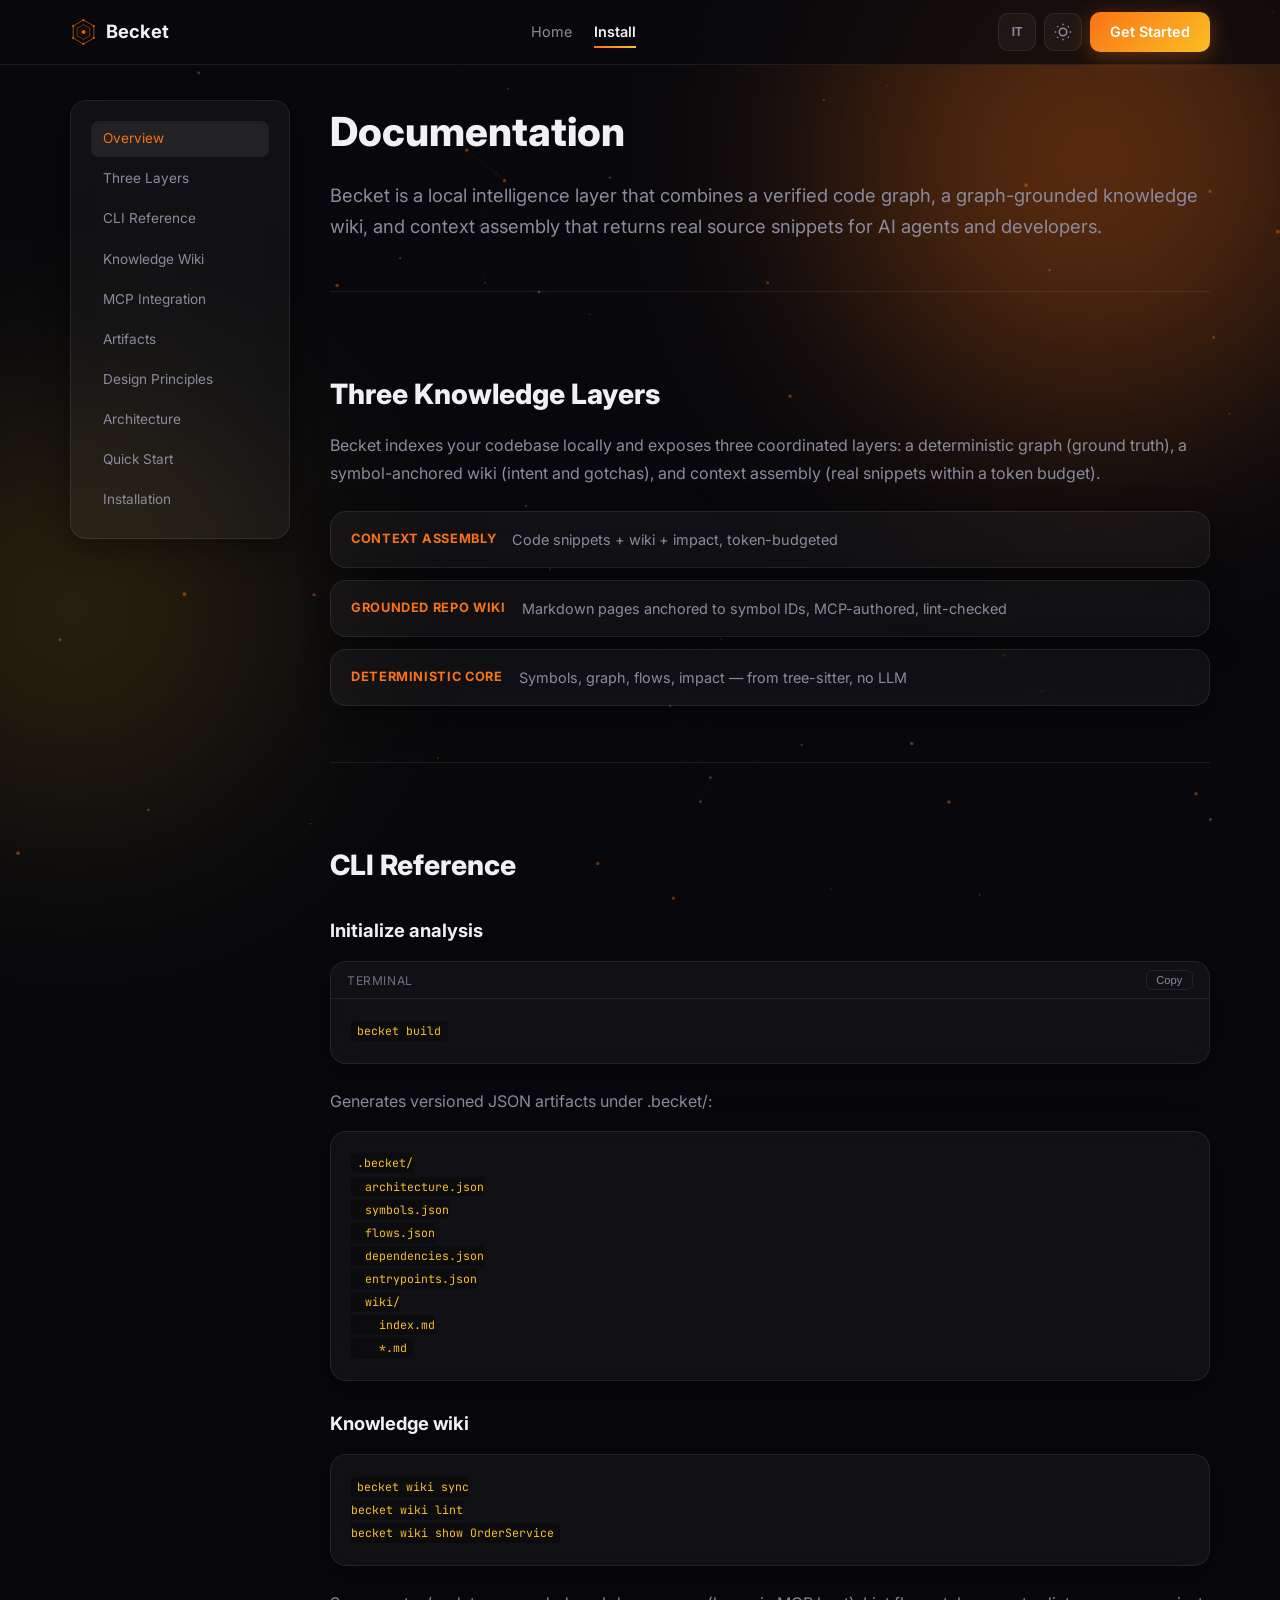
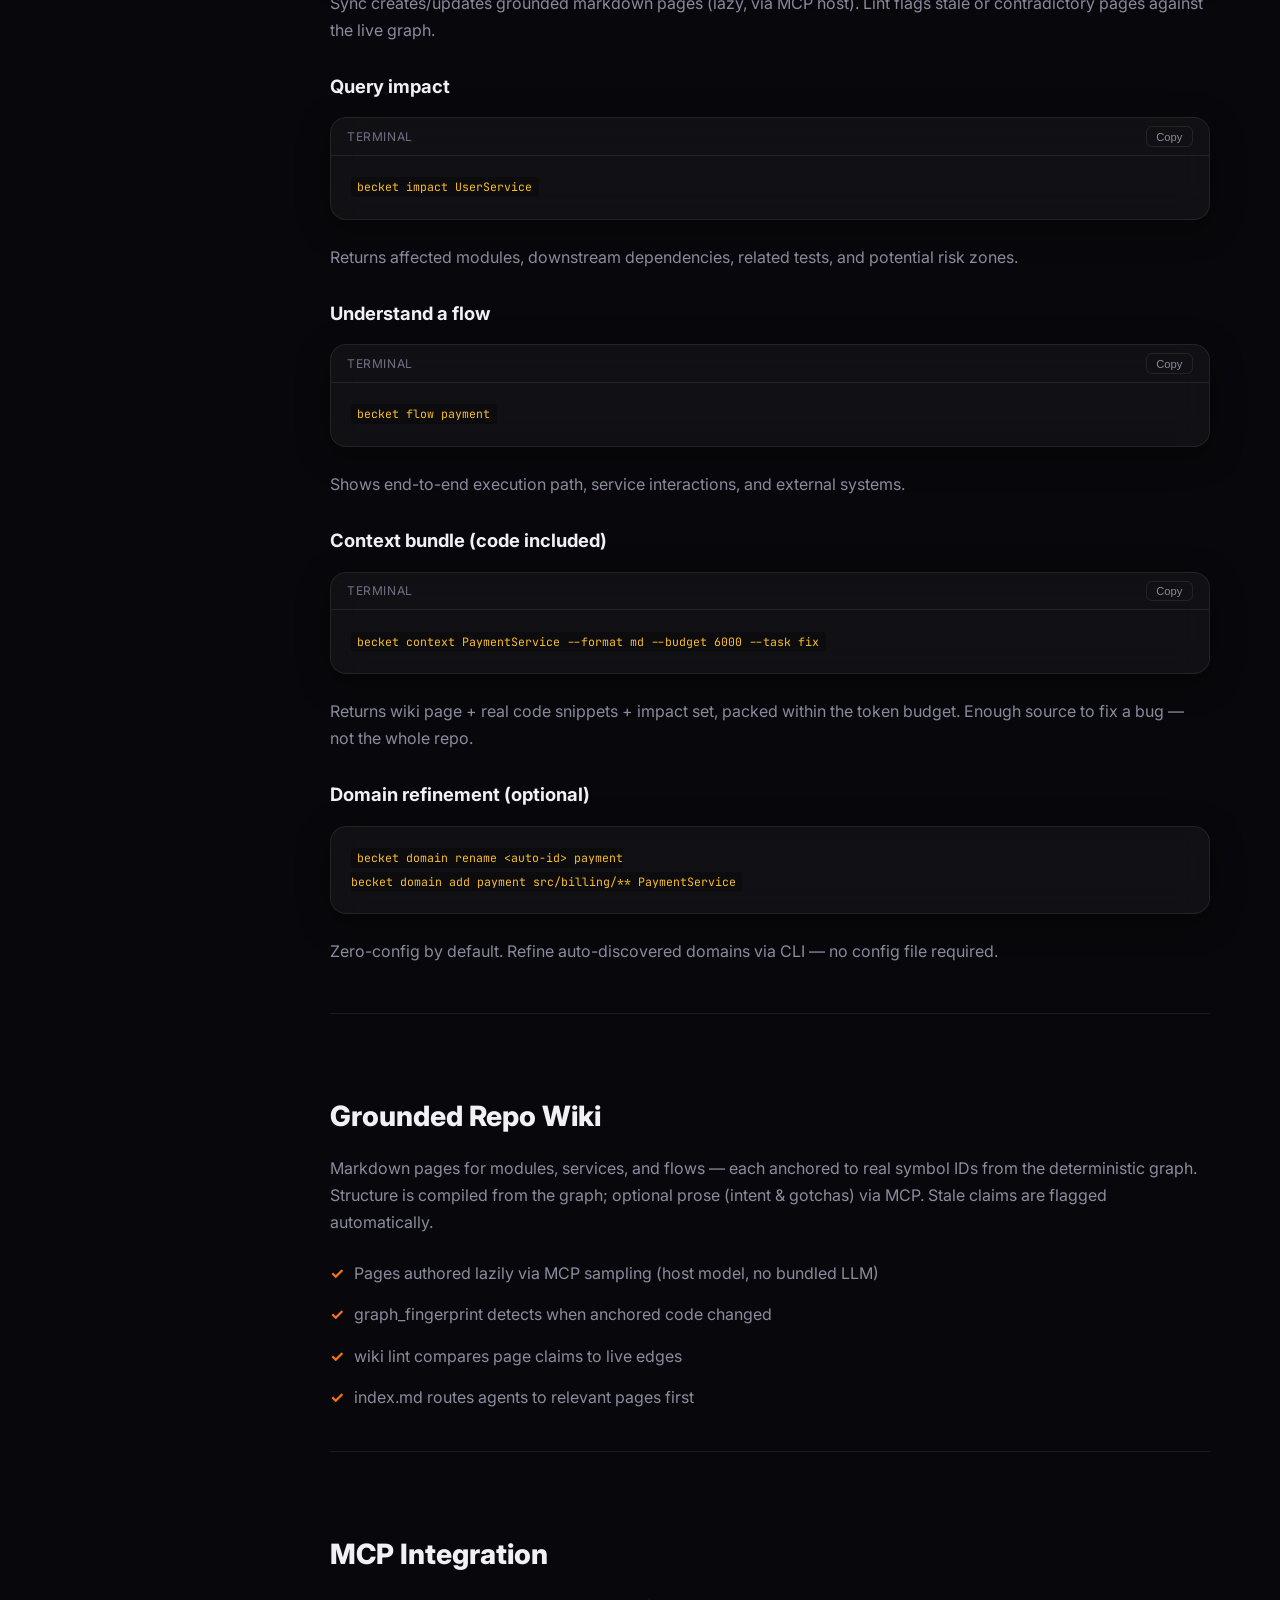
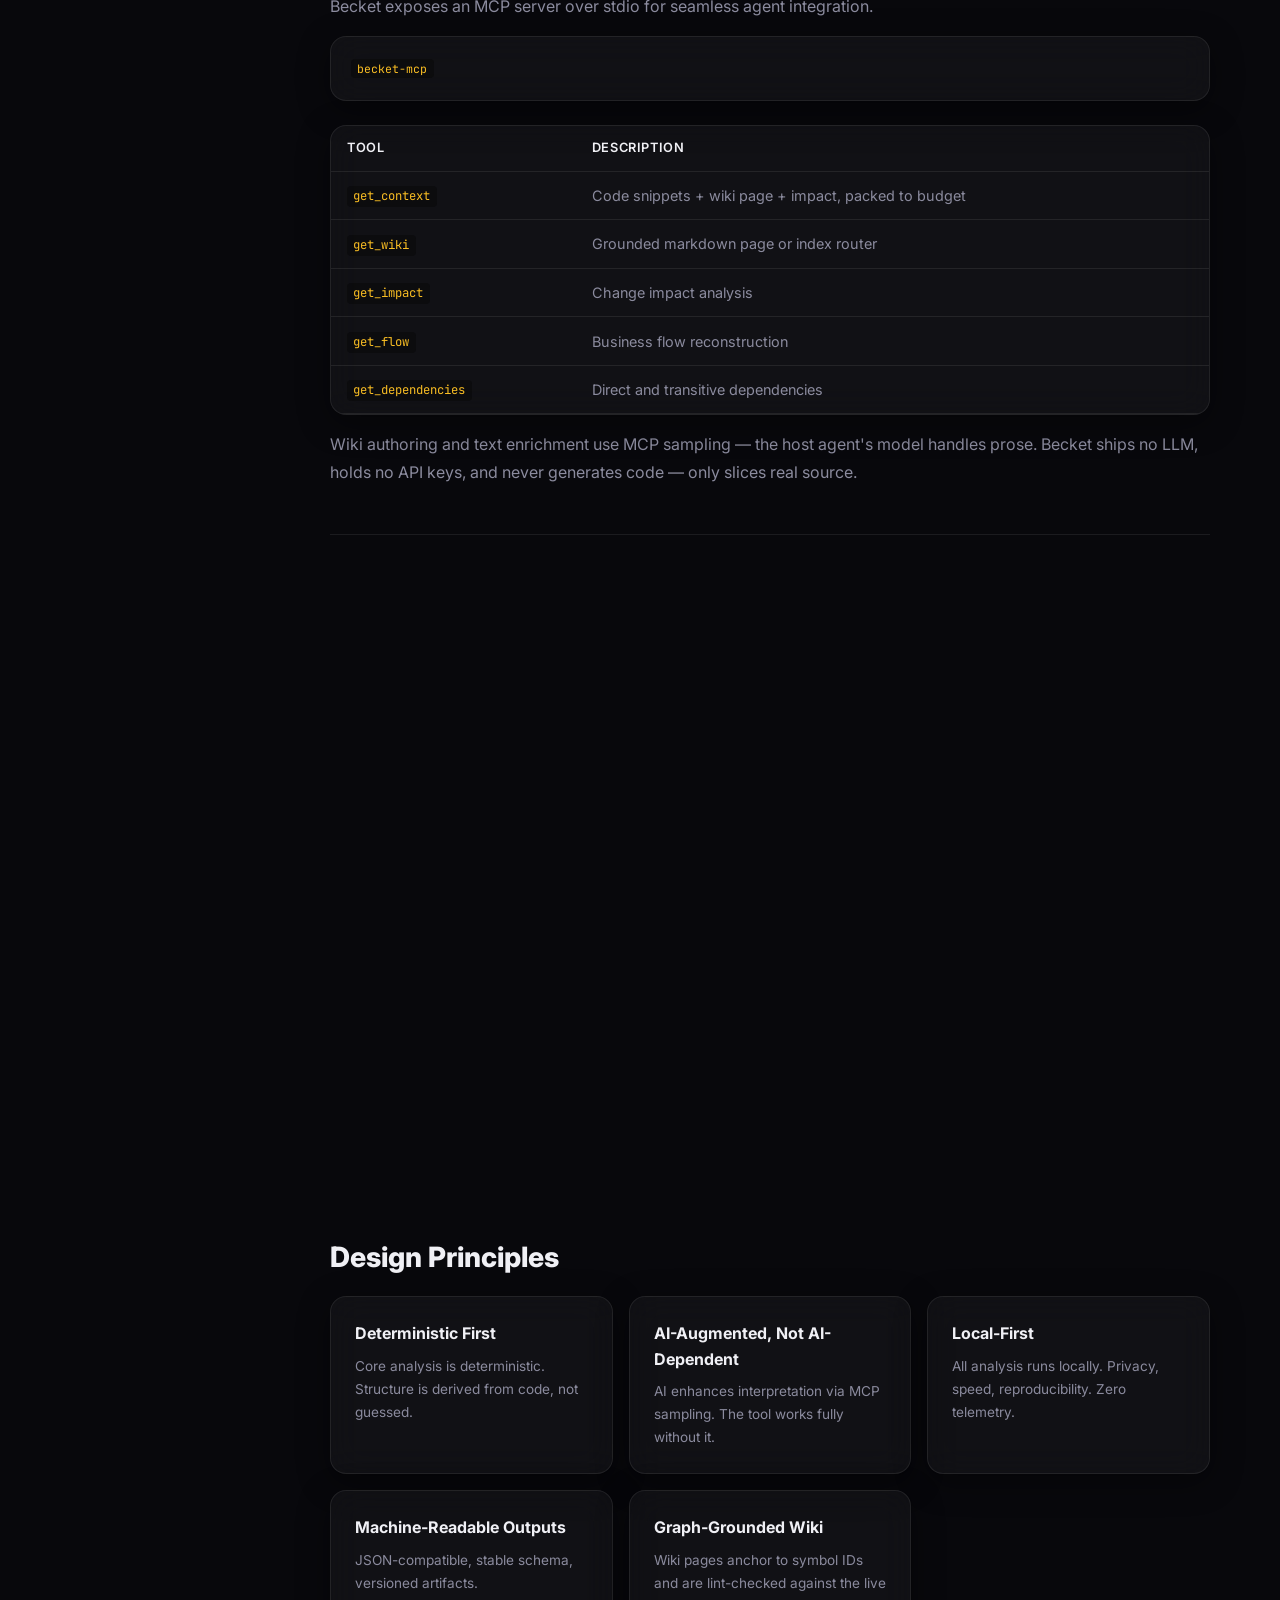
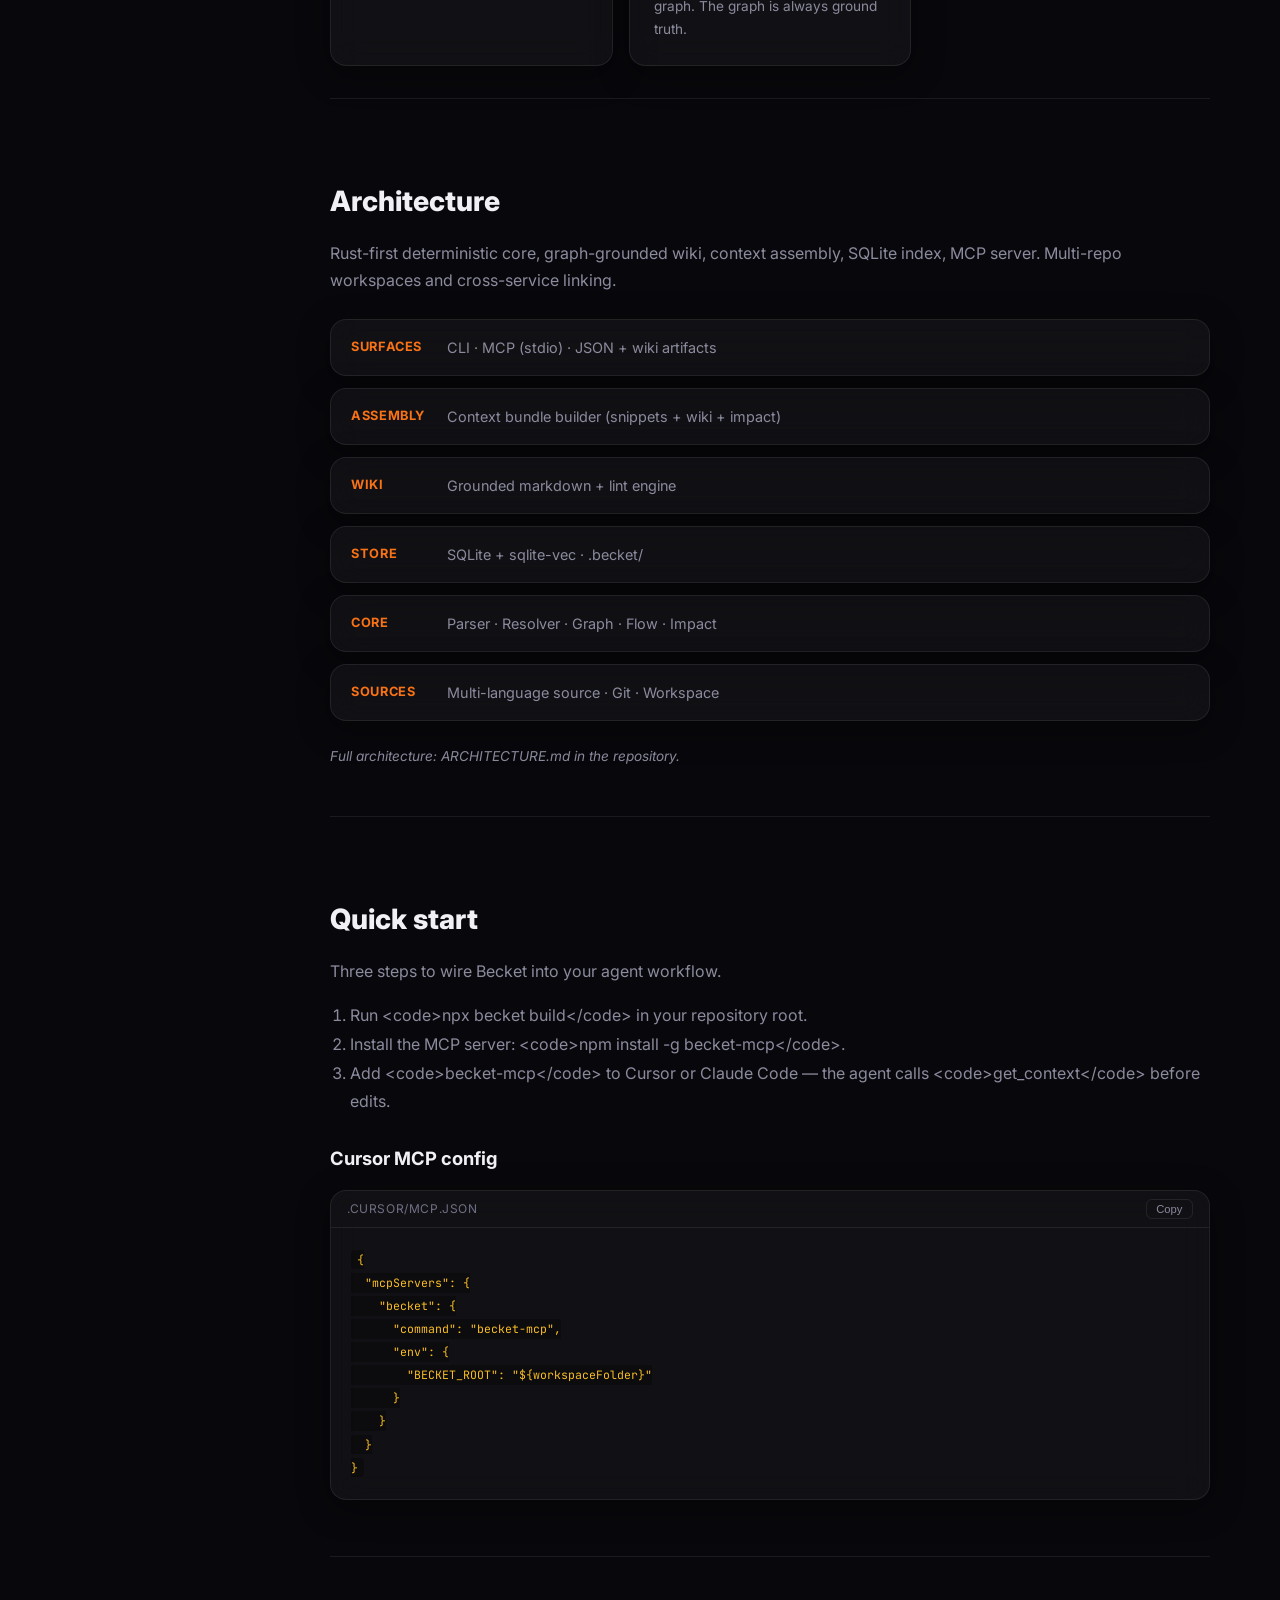
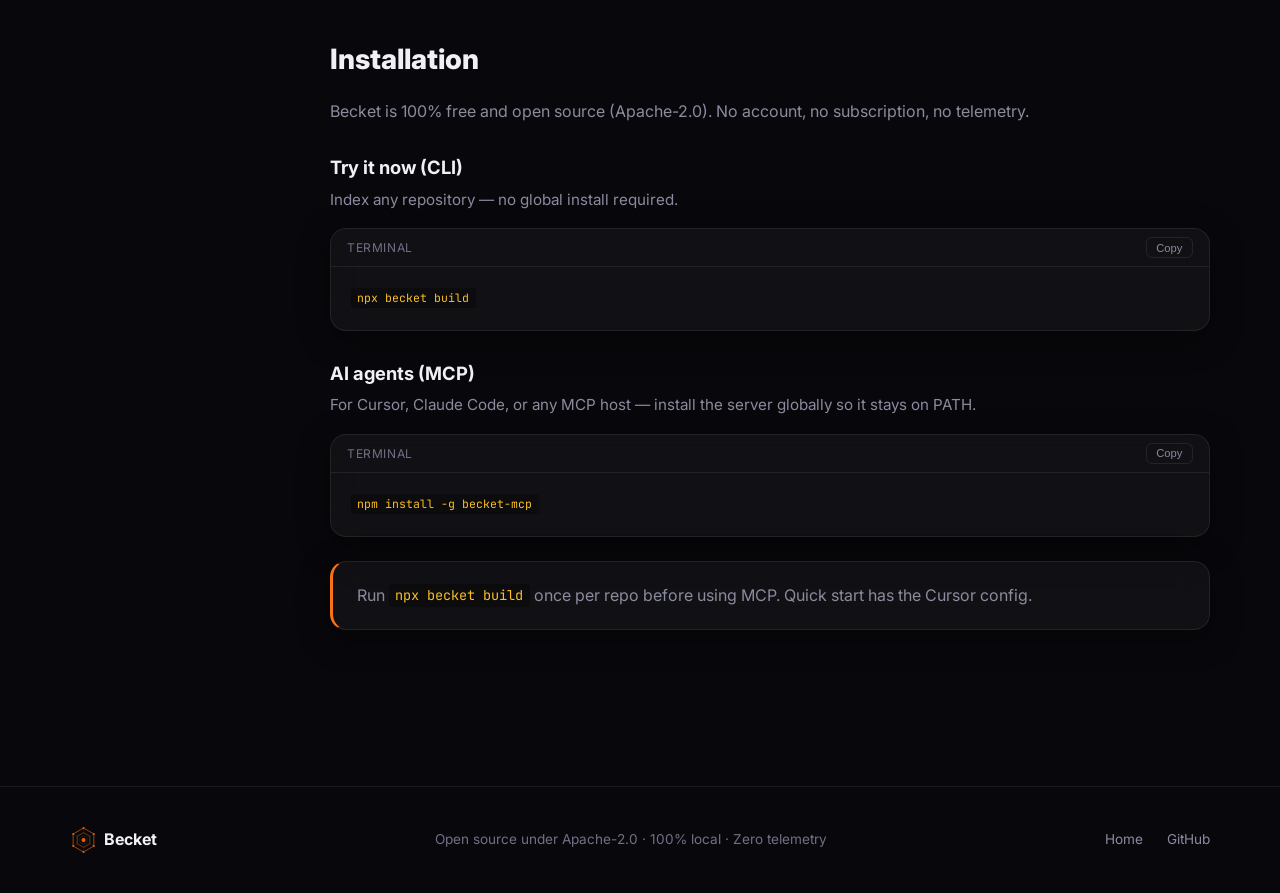
==== commit eeb6064b: "docs(website): clarify npx CLI vs becket-mcp for agents Hero hints at MCP setup; install docs split " ====
--- a/website/docs.html
+++ b/website/docs.html
@@ -6,8 +6,8 @@
   <meta name="description" content="Becket Documentation — CLI, MCP, Architecture" />
   <title>Docs — Becket</title>
   <link rel="icon" type="image/svg+xml" href="public/favicon.svg" />
-  <link rel="preload" href="css/styles.css?v=9" as="style" />
-  <link rel="stylesheet" href="css/styles.css?v=9" />
+  <link rel="preload" href="css/styles.css?v=12" as="style" />
+  <link rel="stylesheet" href="css/styles.css?v=12" />
   <link rel="preconnect" href="https://fonts.googleapis.com" />
   <link rel="preconnect" href="https://fonts.gstatic.com" crossorigin />
   <link rel="preload" as="style" href="https://fonts.googleapis.com/css2?family=Inter:wght@400;500;600;700;800&family=JetBrains+Mono:wght@400;500;600&display=swap" />
@@ -243,9 +243,9 @@
           <h2 data-i18n="docs.adoption.title">Quick start</h2>
           <p data-i18n="docs.adoption.desc">Three steps to wire Becket into your agent workflow.</p>
           <ol class="adoption-steps">
-            <li data-i18n="docs.adoption.s1">Install becket-cli and becket-mcp (Cargo, npm, or Homebrew).</li>
-            <li data-i18n="docs.adoption.s2">Run becket build in your repository root.</li>
-            <li data-i18n="docs.adoption.s3">Add becket-mcp to Cursor or Claude Code — the agent calls get_context before edits.</li>
+            <li data-i18n="docs.adoption.s1">Run <code>npx becket build</code> in your repository root.</li>
+            <li data-i18n="docs.adoption.s2">Install the MCP server: <code>npm install -g becket-mcp</code>.</li>
+            <li data-i18n="docs.adoption.s3">Add <code>becket-mcp</code> to Cursor or Claude Code — the agent calls <code>get_context</code> before edits.</li>
           </ol>
           <h3 data-i18n="docs.adoption.mcpTitle">Cursor MCP config</h3>
           <div class="code-block glass-card">
@@ -267,26 +267,22 @@
           <h2 data-i18n="docs.install.title">Installation</h2>
           <p data-i18n="docs.install.desc">Becket is 100% free and open source (Apache-2.0). No account, no subscription, no telemetry.</p>
 
-          <h3 data-i18n="docs.install.homebrew">Homebrew</h3>
-          <div class="code-block glass-card">
-            <div class="code-header"><span>terminal</span><button class="copy-btn" data-copy="brew install becket">Copy</button></div>
-            <pre><code>brew install becket</code></pre>
-          </div>
-
-          <h3 data-i18n="docs.install.npm">npm</h3>
+          <h3 data-i18n="docs.install.cli">Try it now (CLI)</h3>
+          <p class="doc-lead" data-i18n="docs.install.cliDesc">Index any repository — no global install required.</p>
           <div class="code-block glass-card">
             <div class="code-header"><span>terminal</span><button class="copy-btn" data-copy="npx becket build">Copy</button></div>
             <pre><code>npx becket build</code></pre>
           </div>
 
-          <h3 data-i18n="docs.install.cargo">Cargo</h3>
-          <div class="code-block glass-card">
-            <div class="code-header"><span>terminal</span><button class="copy-btn" data-copy="cargo install becket">Copy</button></div>
-            <pre><code>cargo install becket</code></pre>
+          <h3 data-i18n="docs.install.mcp">AI agents (MCP)</h3>
+          <p class="doc-lead" data-i18n="docs.install.mcpDesc">For Cursor, Claude Code, or any MCP host — install the server globally so it stays on PATH.</p>
+          <div class="code-block glass-card">
+            <div class="code-header"><span>terminal</span><button class="copy-btn" data-copy="npm install -g becket-mcp">Copy</button></div>
+            <pre><code>npm install -g becket-mcp</code></pre>
           </div>
 
           <div class="install-note glass-card">
-            <p data-i18n-html="docs.install.note">After install, run <code>becket build</code> in any repository. Zero configuration required.</p>
+            <p data-i18n-html="docs.install.note">Run <code>npx becket build</code> once per repo before using MCP. <a href="#adoption">Quick start</a> has the Cursor config.</p>
           </div>
         </section>
       </article>
--- a/website/css/styles.css
+++ b/website/css/styles.css
@@ -378,14 +378,47 @@
   font-size: 1.1rem;
   color: var(--text-muted);
   max-width: 520px;
-  margin-bottom: 2rem;
-}
-
-.hero-cta {
-  display: flex;
-  gap: 1rem;
-  flex-wrap: wrap;
-  margin-bottom: 2.5rem;
+  margin-bottom: 0;
+}
+
+.hero-install {
+  margin: 1.75rem 0 2.5rem;
+  max-width: 32rem;
+}
+
+.hero-install .code-block {
+  margin: 0;
+}
+
+.hero-install-hint {
+  margin: 0.75rem 0 0;
+  font-size: 0.875rem;
+  line-height: 1.5;
+  color: var(--text-muted);
+}
+
+.hero-install-hint code {
+  background: var(--code-bg);
+  padding: 0.15rem 0.4rem;
+  border-radius: 4px;
+  font-size: 0.85em;
+  color: var(--accent-light);
+}
+
+.hero-install-hint a {
+  color: var(--accent);
+  text-decoration: none;
+}
+
+.hero-install-hint a:hover {
+  text-decoration: underline;
+}
+
+.doc-lead {
+  margin: -0.5rem 0 1rem;
+  font-size: 0.95rem;
+  color: var(--text-muted);
+  line-height: 1.5;
 }
 
 .hero-stats {
@@ -1344,8 +1377,6 @@
 }
 
 @media (max-width: 500px) {
-  .hero-cta { flex-direction: column; }
-  .hero-cta .btn { width: 100%; }
   .hero-stats { flex-direction: column; }
   .stat { width: 100%; }
 }
--- a/website/css/styles.css
+++ b/website/css/styles.css
@@ -378,14 +378,47 @@
   font-size: 1.1rem;
   color: var(--text-muted);
   max-width: 520px;
-  margin-bottom: 2rem;
-}
-
-.hero-cta {
-  display: flex;
-  gap: 1rem;
-  flex-wrap: wrap;
-  margin-bottom: 2.5rem;
+  margin-bottom: 0;
+}
+
+.hero-install {
+  margin: 1.75rem 0 2.5rem;
+  max-width: 32rem;
+}
+
+.hero-install .code-block {
+  margin: 0;
+}
+
+.hero-install-hint {
+  margin: 0.75rem 0 0;
+  font-size: 0.875rem;
+  line-height: 1.5;
+  color: var(--text-muted);
+}
+
+.hero-install-hint code {
+  background: var(--code-bg);
+  padding: 0.15rem 0.4rem;
+  border-radius: 4px;
+  font-size: 0.85em;
+  color: var(--accent-light);
+}
+
+.hero-install-hint a {
+  color: var(--accent);
+  text-decoration: none;
+}
+
+.hero-install-hint a:hover {
+  text-decoration: underline;
+}
+
+.doc-lead {
+  margin: -0.5rem 0 1rem;
+  font-size: 0.95rem;
+  color: var(--text-muted);
+  line-height: 1.5;
 }
 
 .hero-stats {
@@ -1344,8 +1377,6 @@
 }
 
 @media (max-width: 500px) {
-  .hero-cta { flex-direction: column; }
-  .hero-cta .btn { width: 100%; }
   .hero-stats { flex-direction: column; }
   .stat { width: 100%; }
 }
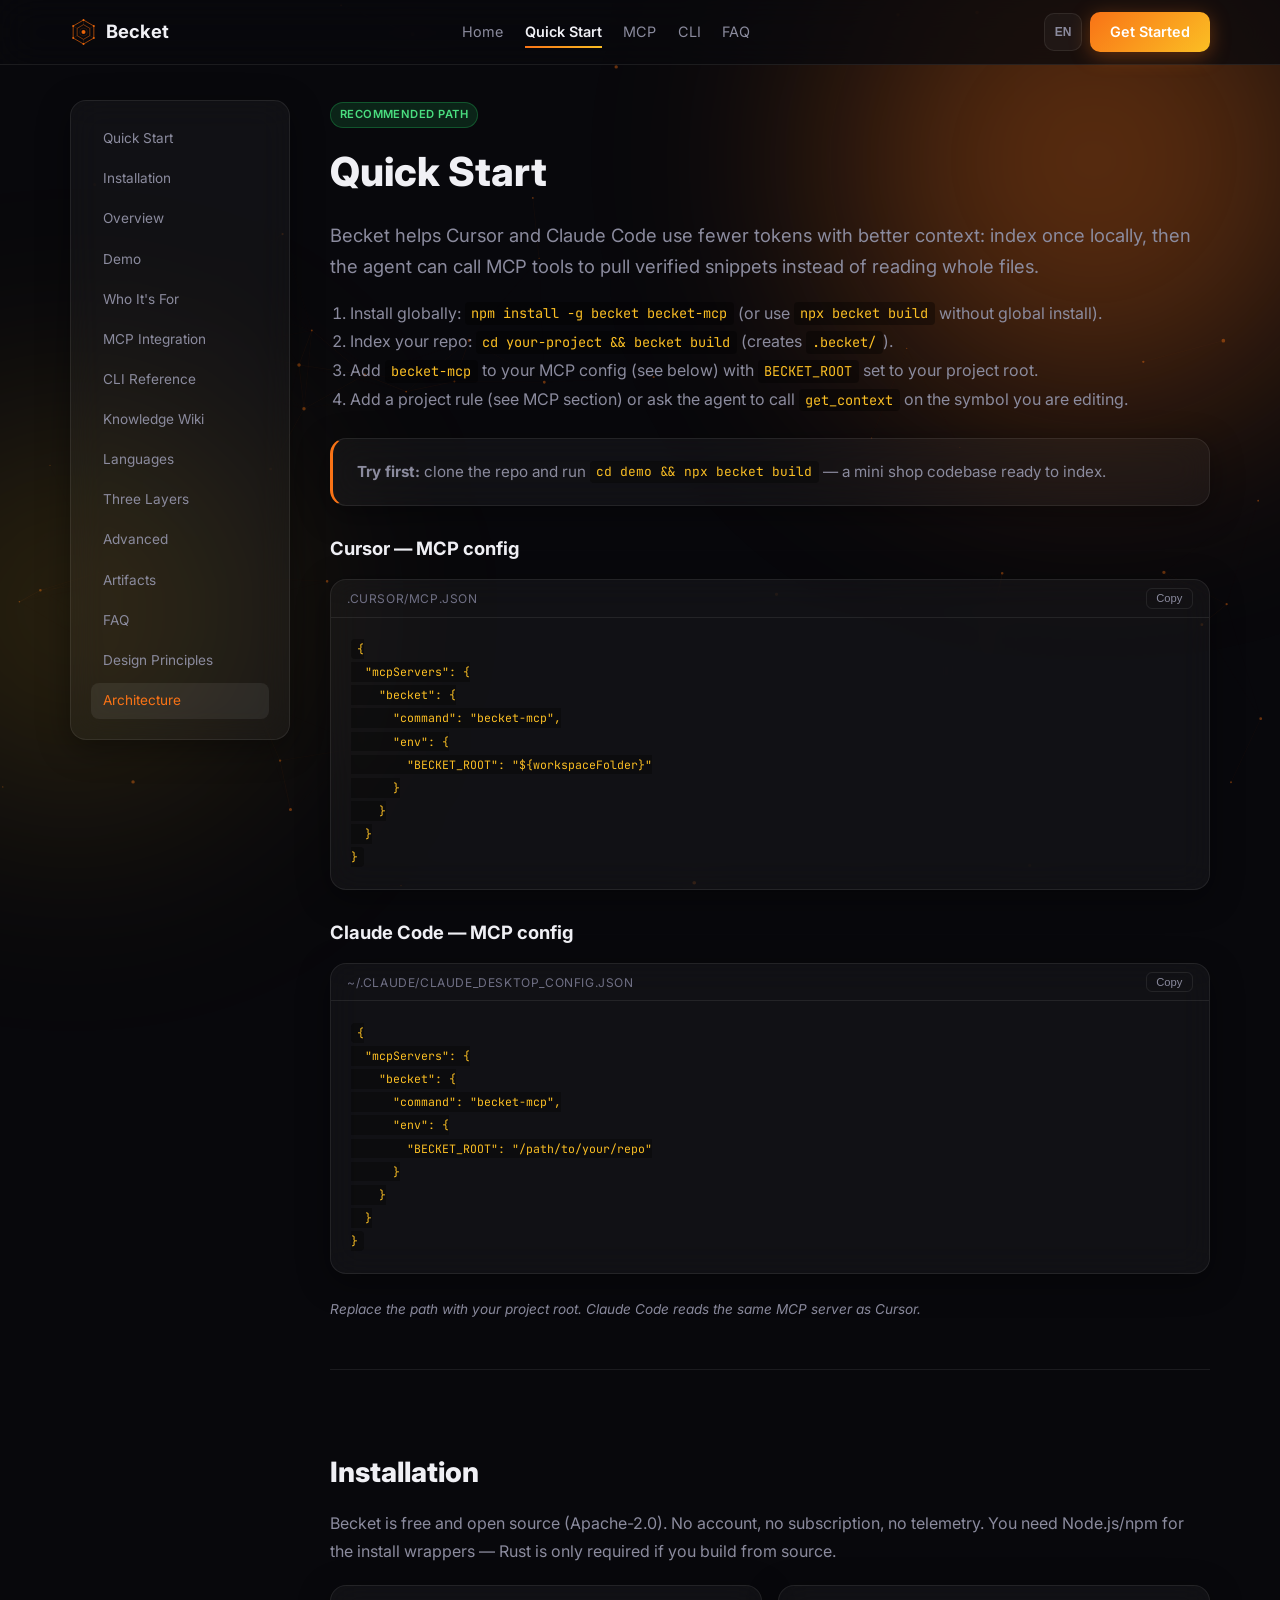
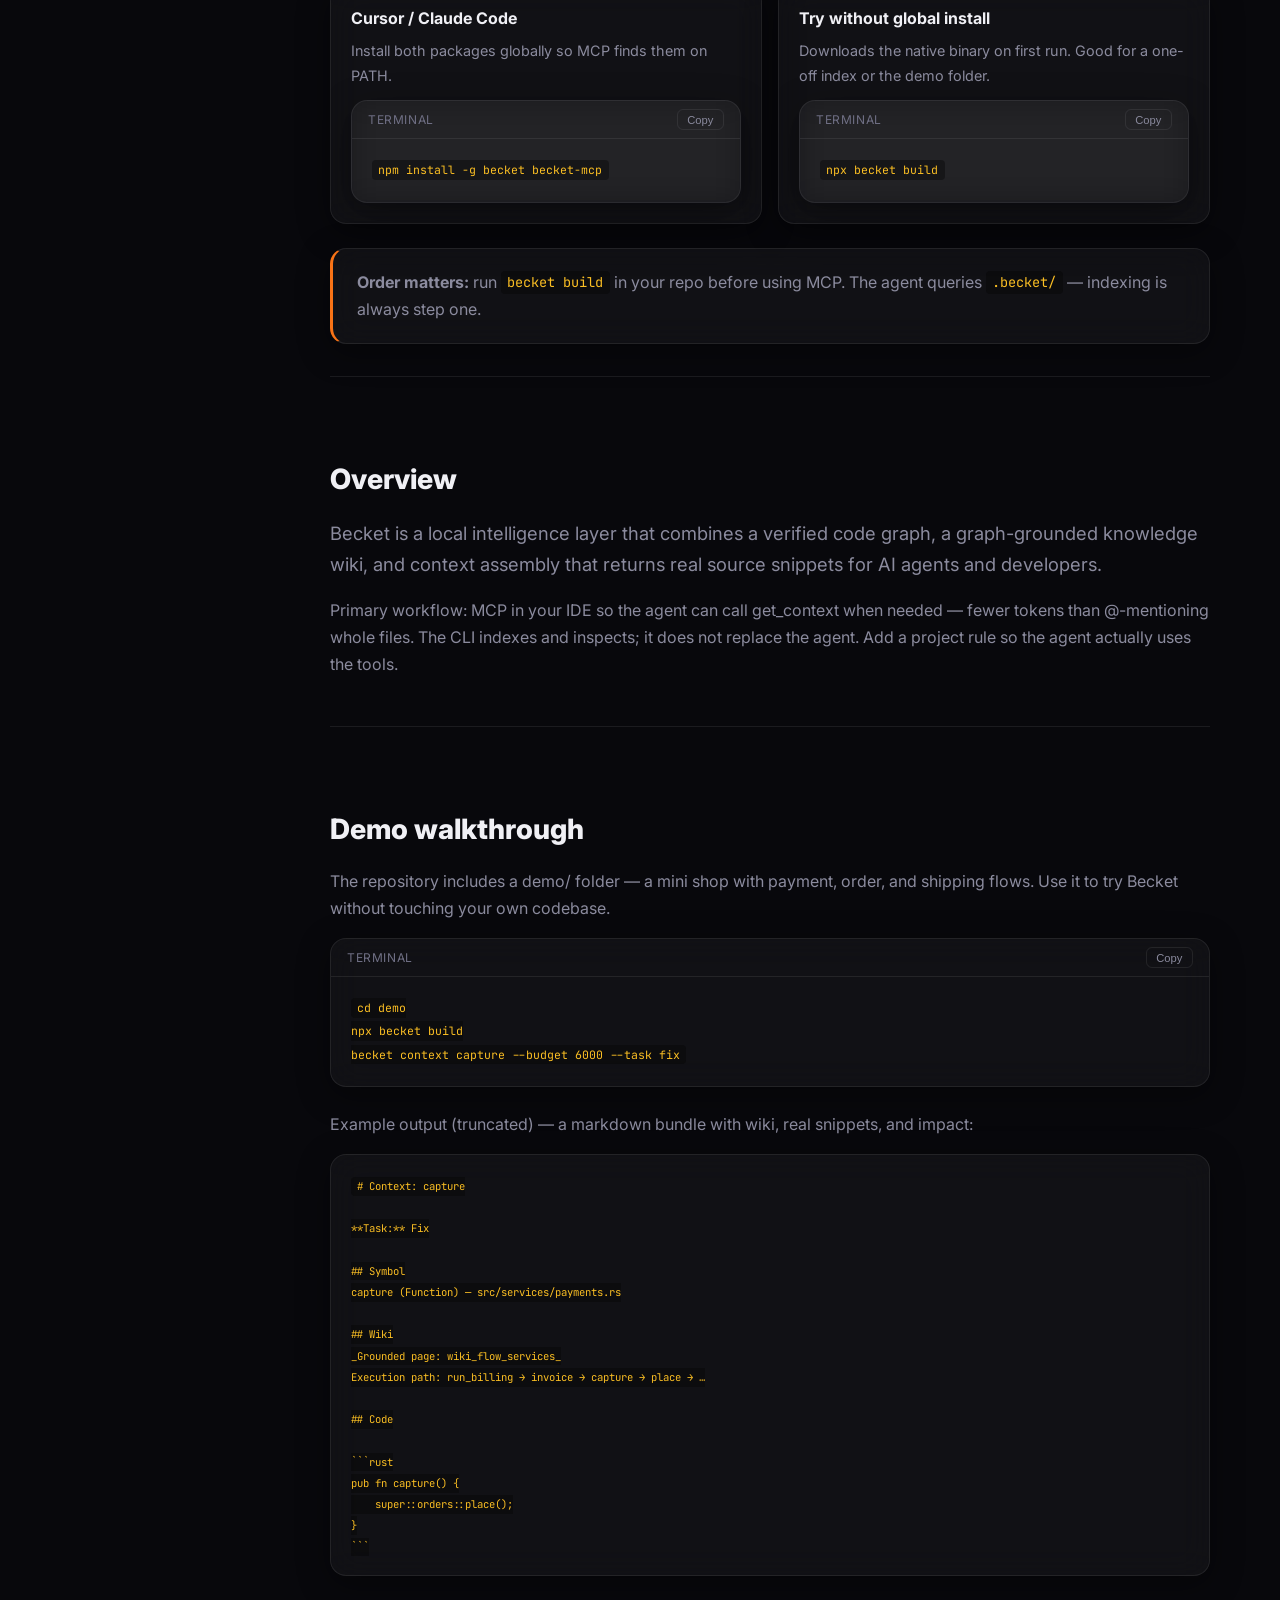
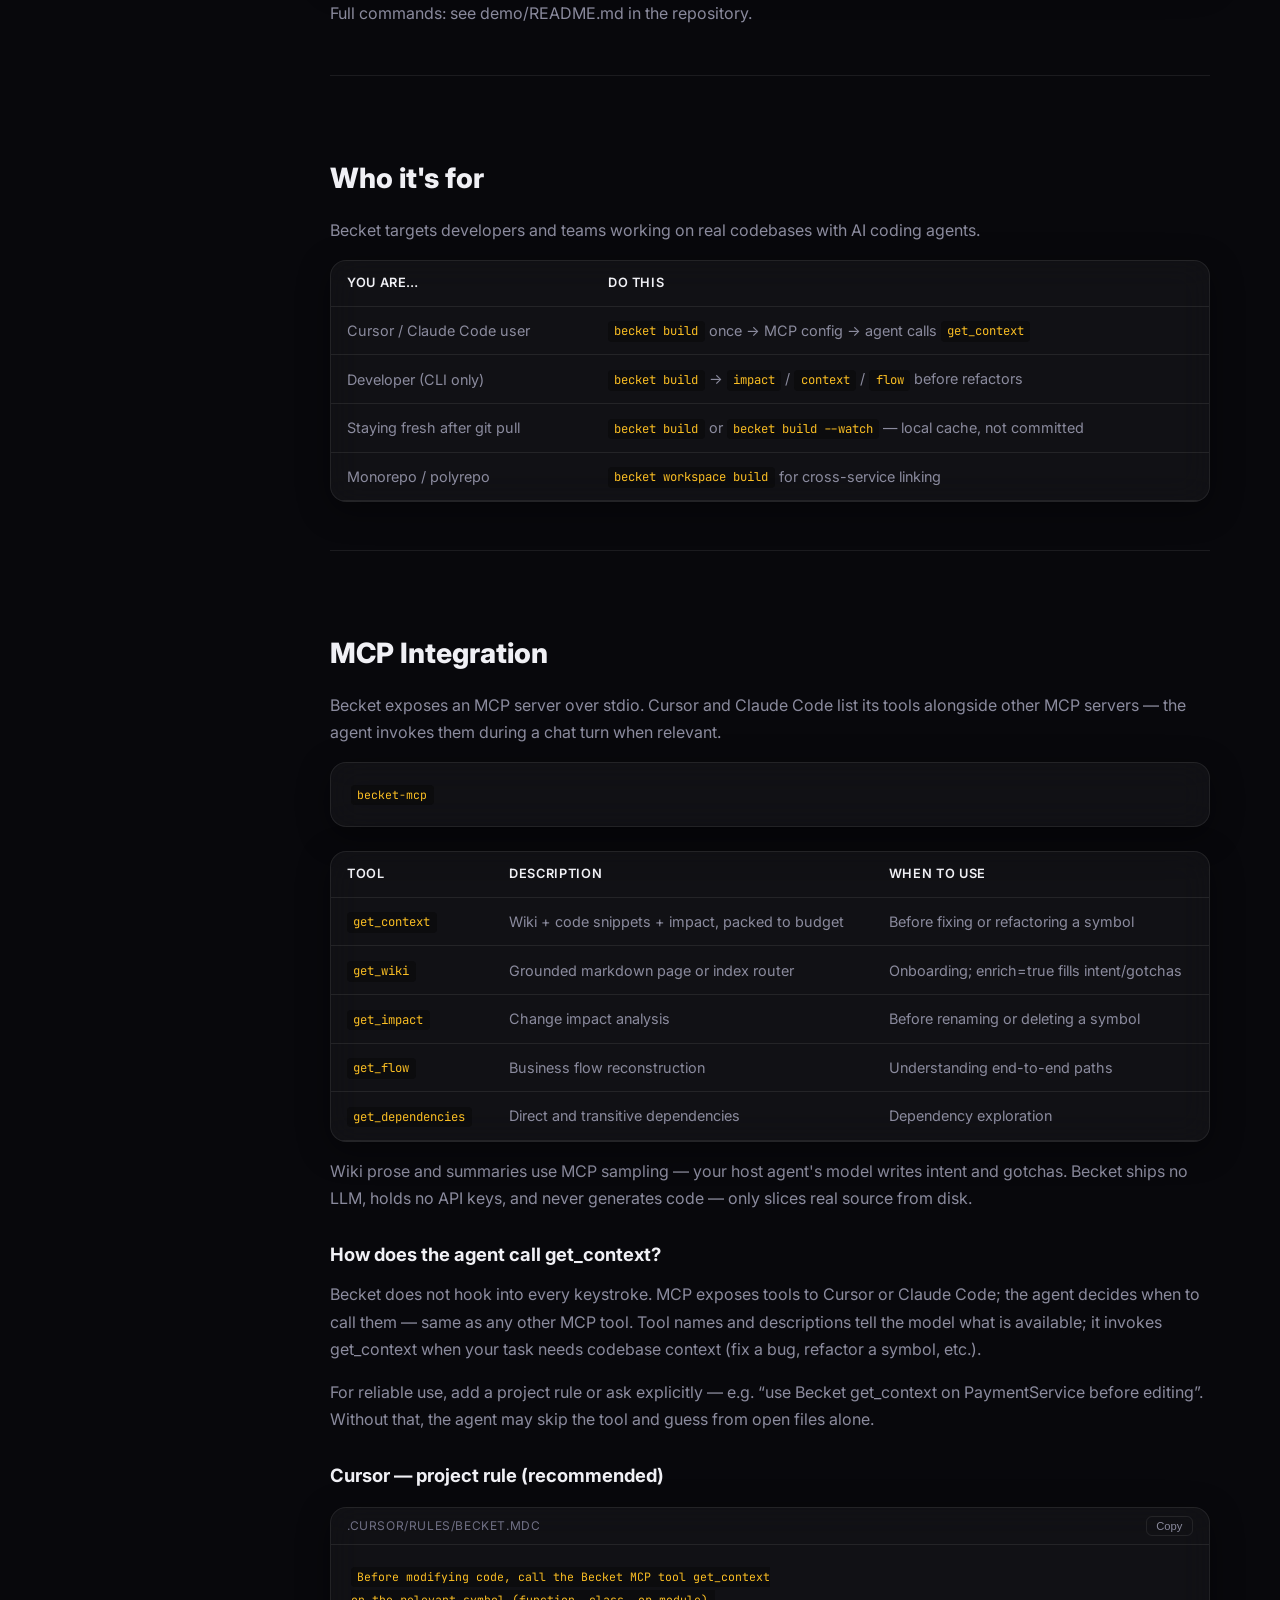
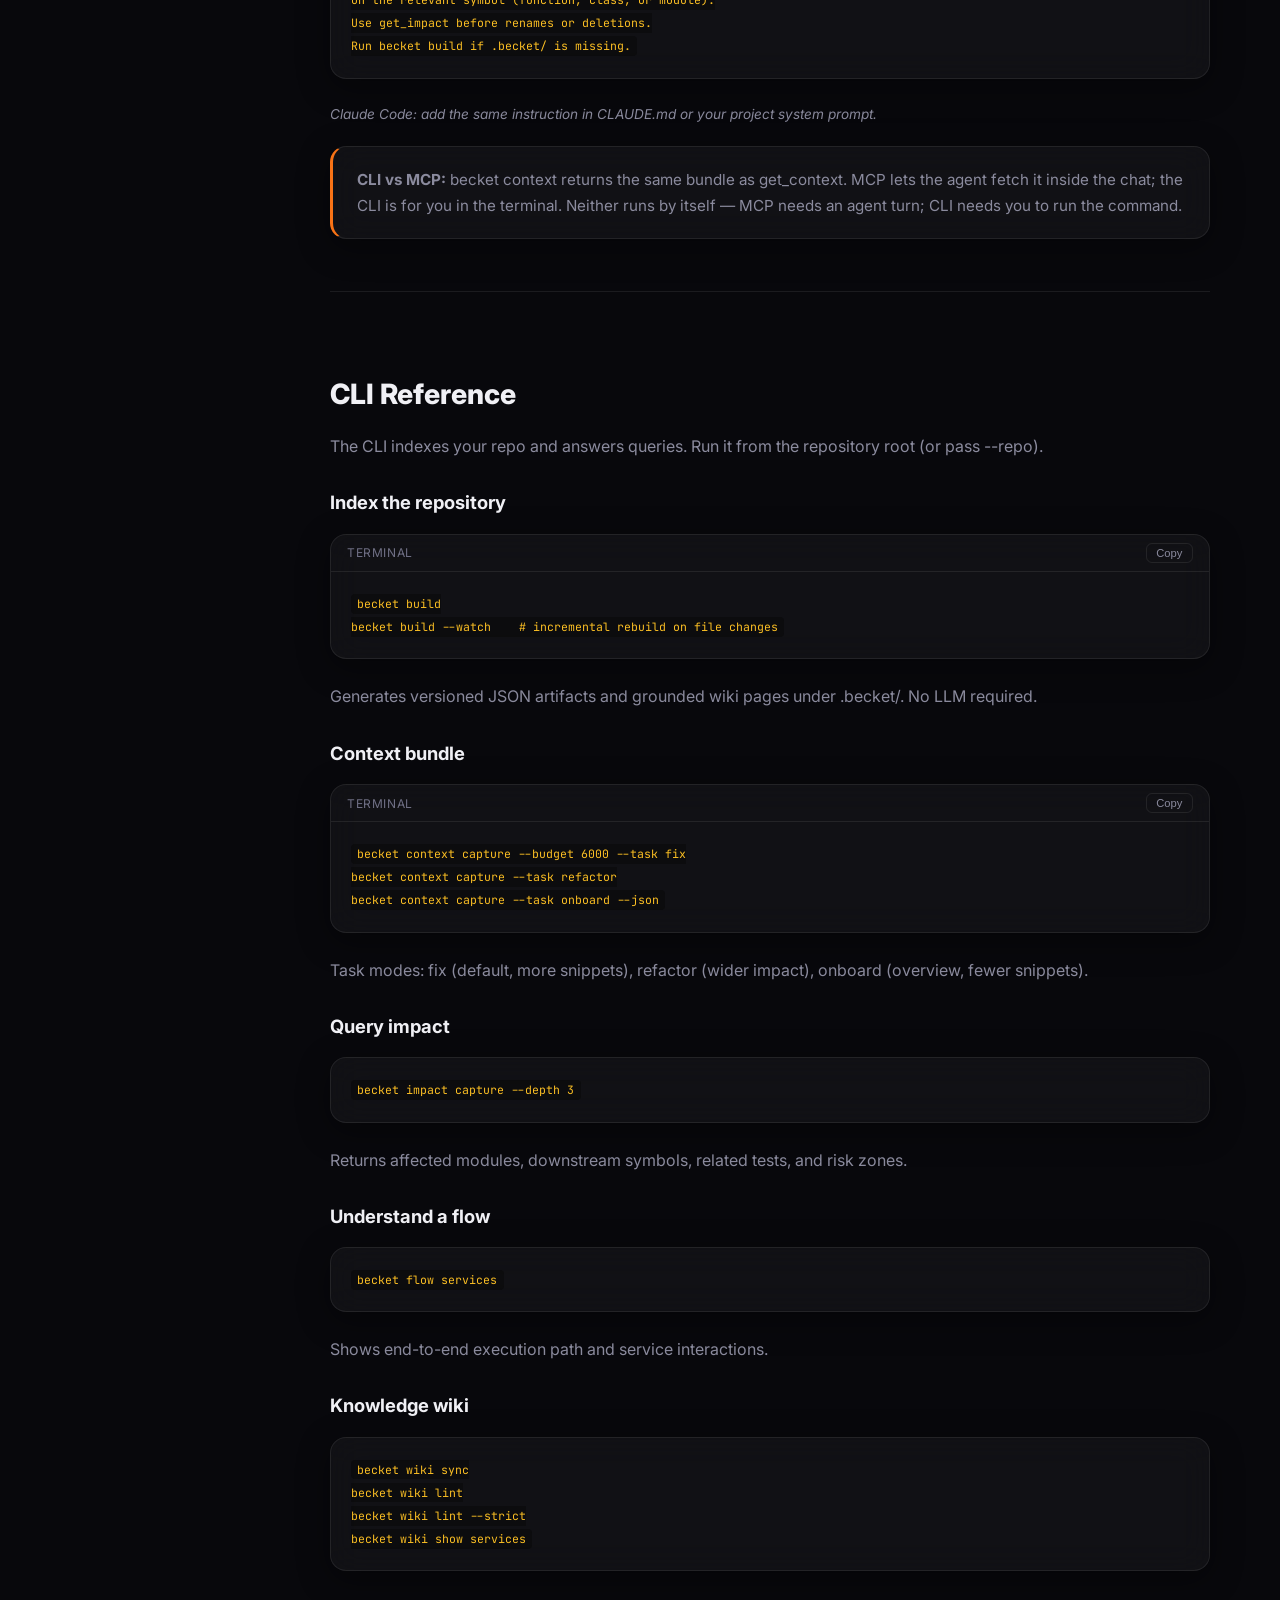
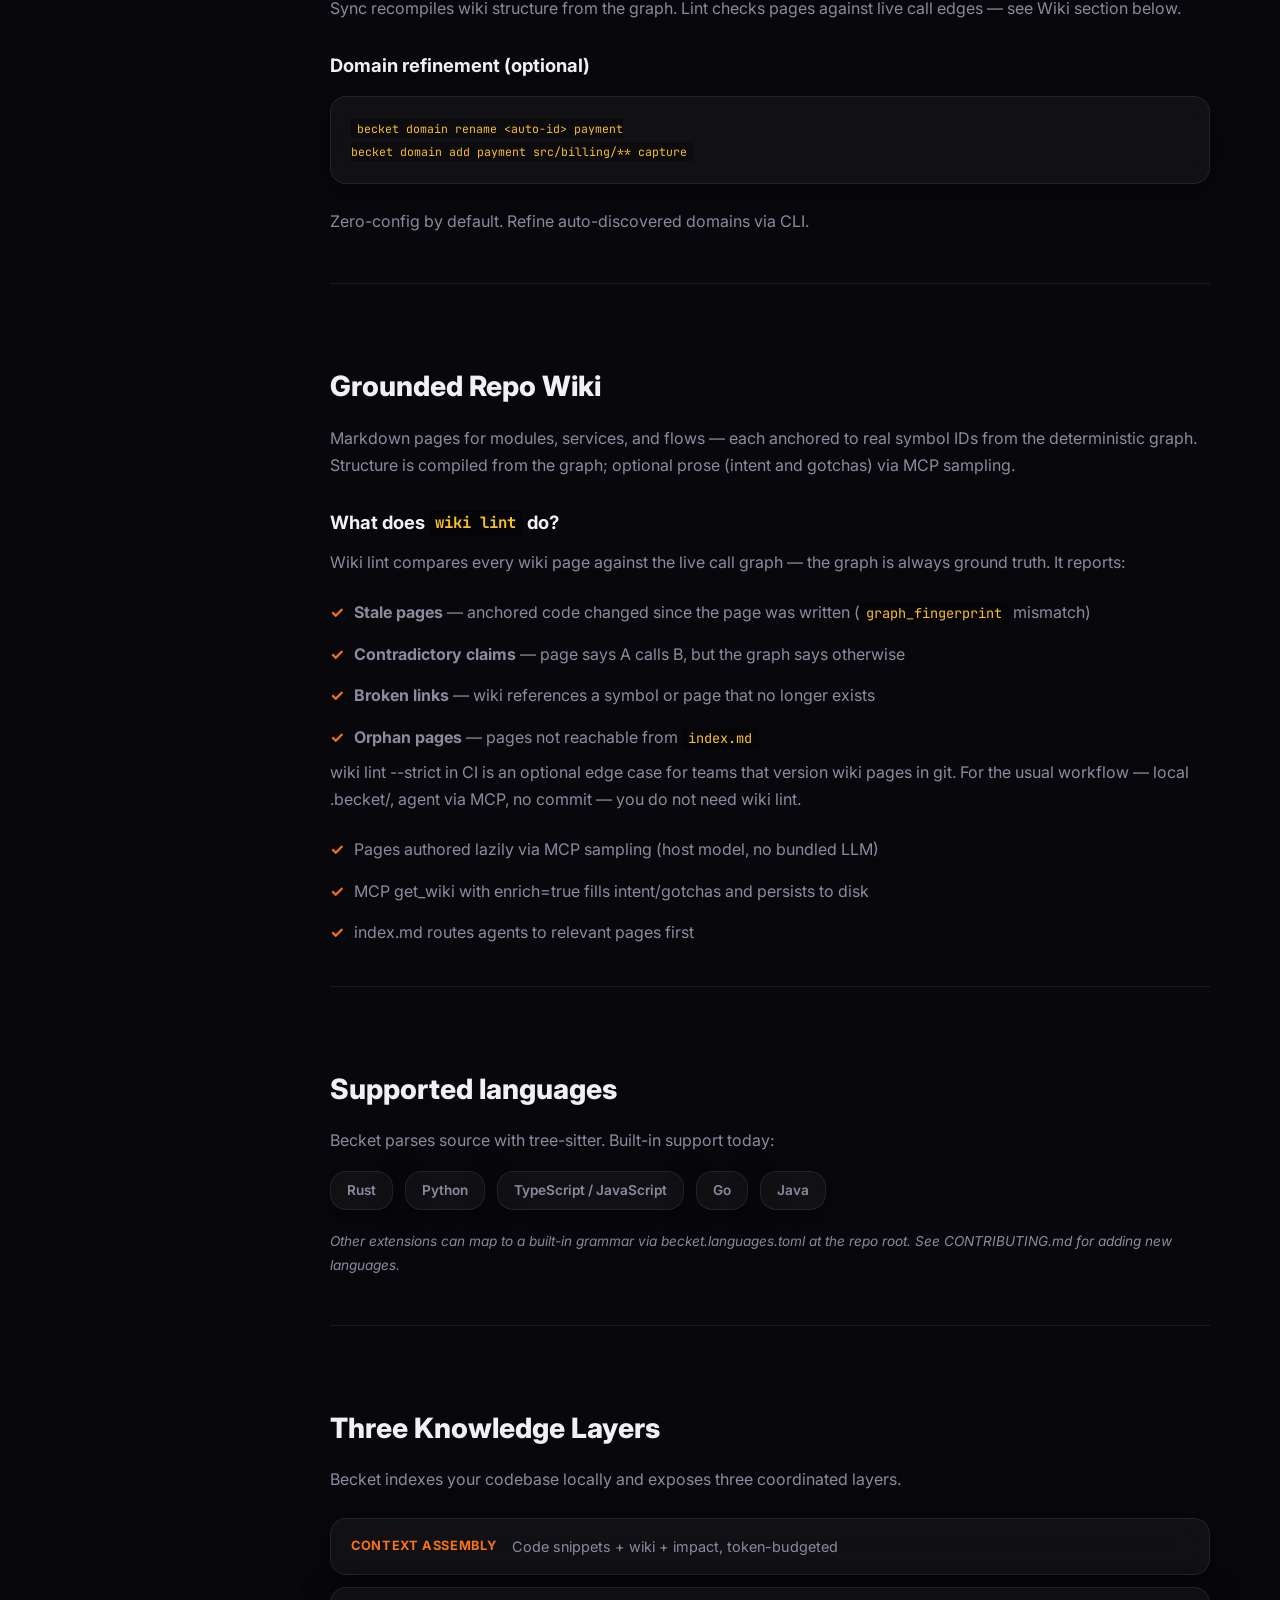
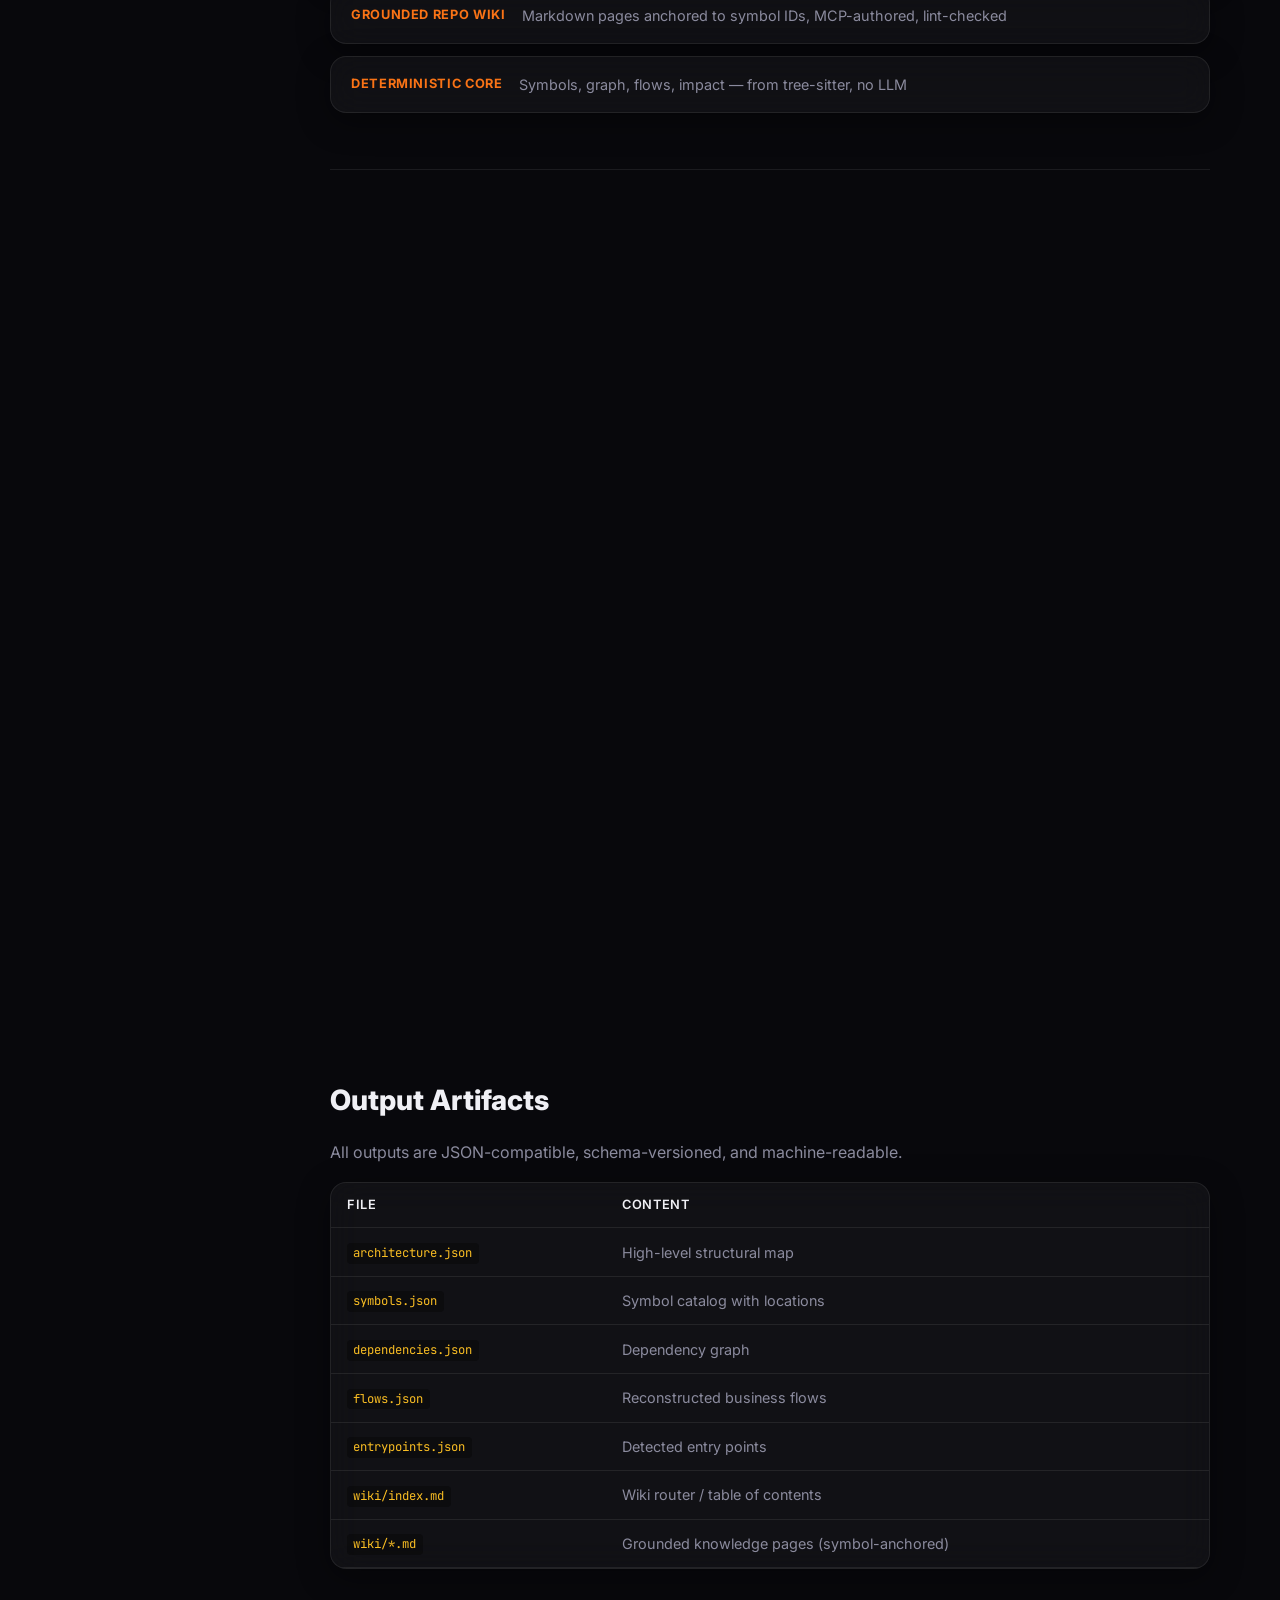
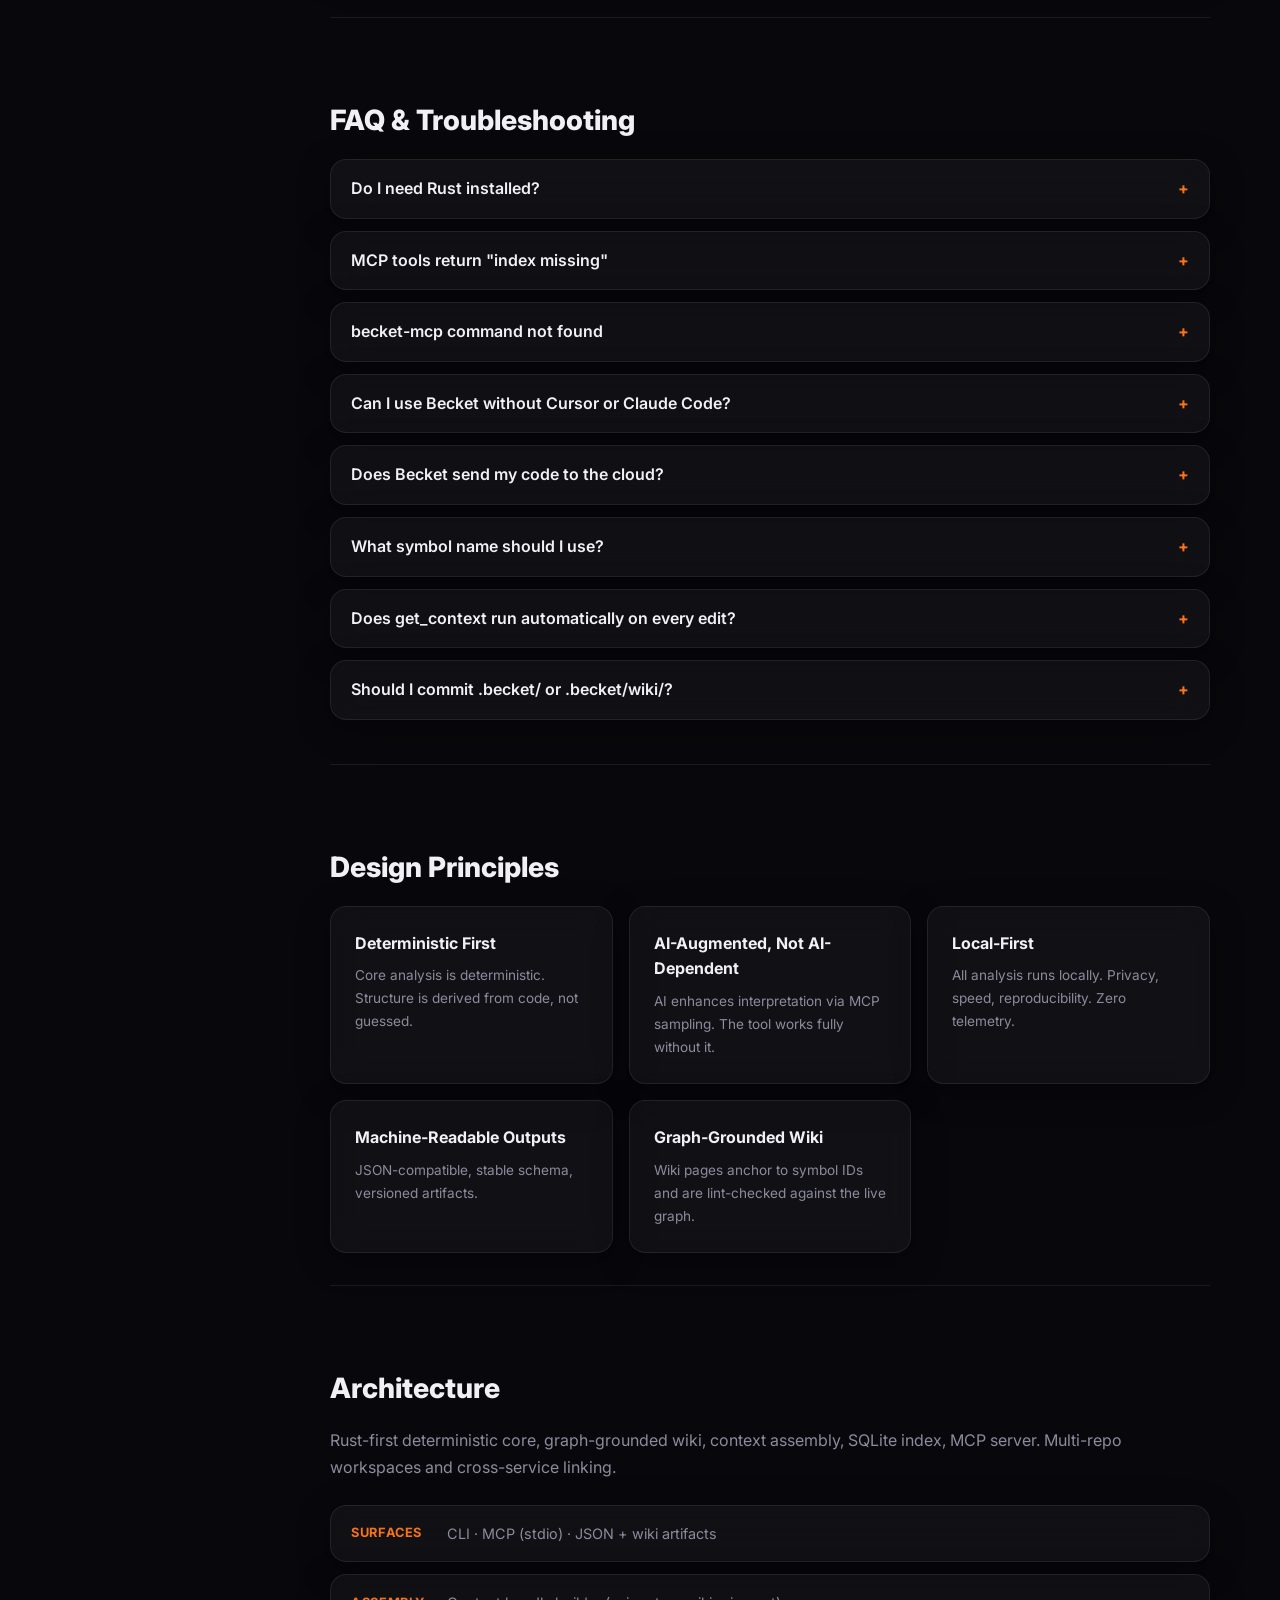
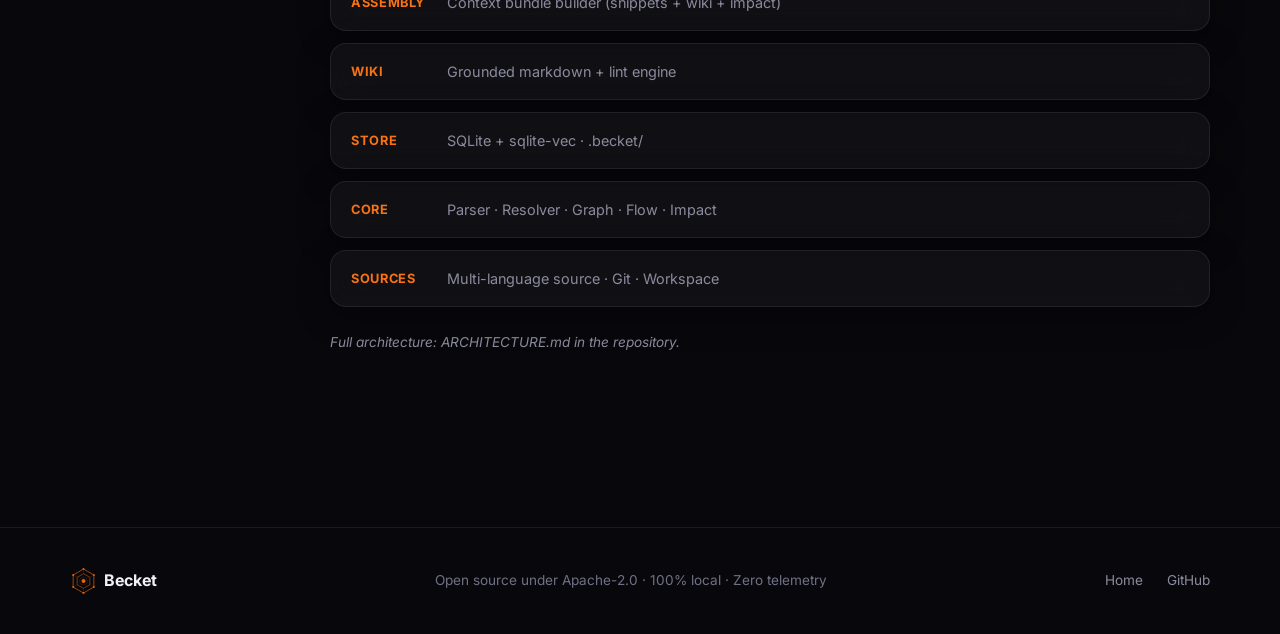
==== commit 55e34a98: "docs(website): improve docs, add demo folder, dark-only UI Restructure site docs around MCP-first wo" ====
--- a/website/docs.html
+++ b/website/docs.html
@@ -1,19 +1,19 @@
 <!DOCTYPE html>
-<html lang="en" data-theme="dark">
+<html lang="en">
 <head>
   <meta charset="UTF-8" />
   <meta name="viewport" content="width=device-width, initial-scale=1.0" />
-  <meta name="description" content="Becket Documentation — CLI, MCP, Architecture" />
+  <meta name="description" content="Becket Documentation — MCP setup for Cursor and Claude Code, CLI reference, demo walkthrough" />
   <title>Docs — Becket</title>
   <link rel="icon" type="image/svg+xml" href="public/favicon.svg" />
-  <link rel="preload" href="css/styles.css?v=12" as="style" />
-  <link rel="stylesheet" href="css/styles.css?v=12" />
+  <link rel="preload" href="css/styles.css?v=14" as="style" />
+  <link rel="stylesheet" href="css/styles.css?v=14" />
   <link rel="preconnect" href="https://fonts.googleapis.com" />
   <link rel="preconnect" href="https://fonts.gstatic.com" crossorigin />
   <link rel="preload" as="style" href="https://fonts.googleapis.com/css2?family=Inter:wght@400;500;600;700;800&family=JetBrains+Mono:wght@400;500;600&display=swap" />
   <link rel="stylesheet" href="https://fonts.googleapis.com/css2?family=Inter:wght@400;500;600;700;800&family=JetBrains+Mono:wght@400;500;600&display=swap" media="print" onload="this.media='all'" />
   <noscript><link rel="stylesheet" href="https://fonts.googleapis.com/css2?family=Inter:wght@400;500;600;700;800&family=JetBrains+Mono:wght@400;500;600&display=swap" /></noscript>
-  <script>try{var t=localStorage.getItem("becket-theme");if(t)document.documentElement.setAttribute("data-theme",t);var l=localStorage.getItem("becket-lang");if(!l){l=(navigator.language||"").startsWith("it")?"it":"en"}document.documentElement.lang=l}catch(e){}</script>
+  <script>try{var l=localStorage.getItem("becket-lang");if(!l){l=(navigator.language||"").startsWith("it")?"it":"en"}document.documentElement.lang=l}catch(e){}</script>
 </head>
 <body>
   <a class="skip-link" href="#main-content" data-i18n="a11y.skip">Skip to content</a>
@@ -30,16 +30,15 @@
       </a>
       <nav class="nav-links docs-nav-links" id="nav-links" aria-label="Documentation">
         <a href="index.html" data-i18n="nav.home">Home</a>
-        <a href="#install" data-i18n="docs.nav.install">Install</a>
-        <a href="#install" class="btn btn-primary nav-cta-mobile" data-i18n="nav.getStarted">Get Started</a>
+        <a href="#quickstart" data-i18n="docs.nav.quickstart">Quick Start</a>
+        <a href="#mcp" data-i18n="docs.nav.mcp">MCP</a>
+        <a href="#cli" data-i18n="docs.nav.cli">CLI</a>
+        <a href="#faq" data-i18n="docs.nav.faq">FAQ</a>
+        <a href="#quickstart" class="btn btn-primary nav-cta-mobile" data-i18n="nav.getStarted">Get Started</a>
       </nav>
       <div class="nav-actions">
         <button class="btn-icon" id="lang-toggle" aria-label="Switch language">EN</button>
-        <button class="btn-icon" id="theme-toggle" aria-label="Toggle theme">
-          <svg class="icon-sun" width="18" height="18" viewBox="0 0 24 24" fill="none" stroke="currentColor" stroke-width="2"><circle cx="12" cy="12" r="5"/><path d="M12 1v2M12 21v2M4.22 4.22l1.42 1.42M18.36 18.36l1.42 1.42M1 12h2M21 12h2M4.22 19.78l1.42-1.42M18.36 5.64l1.42-1.42"/></svg>
-          <svg class="icon-moon" width="18" height="18" viewBox="0 0 24 24" fill="none" stroke="currentColor" stroke-width="2"><path d="M21 12.79A9 9 0 1 1 11.21 3 7 7 0 0 0 21 12.79z"/></svg>
-        </button>
-        <a href="#install" class="btn btn-primary" data-i18n="nav.getStarted">Get Started</a>
+        <a href="#quickstart" class="btn btn-primary" data-i18n="nav.getStarted">Get Started</a>
       </div>
       <button class="nav-burger" id="nav-burger" aria-label="Menu">
         <span></span><span></span><span></span>
@@ -51,28 +50,347 @@
     <div class="container docs-layout">
       <aside class="docs-sidebar glass-card">
         <nav class="docs-toc">
+          <a href="#quickstart" data-i18n="docs.toc.quickstart">Quick Start</a>
+          <a href="#install" data-i18n="docs.toc.install">Installation</a>
           <a href="#overview" data-i18n="docs.toc.overview">Overview</a>
-          <a href="#layers" data-i18n="docs.toc.layers">Three Layers</a>
+          <a href="#demo" data-i18n="docs.toc.demo">Demo</a>
+          <a href="#audience" data-i18n="docs.toc.audience">Who It's For</a>
+          <a href="#mcp" data-i18n="docs.toc.mcp">MCP Integration</a>
           <a href="#cli" data-i18n="docs.toc.cli">CLI Reference</a>
           <a href="#wiki" data-i18n="docs.toc.wiki">Knowledge Wiki</a>
-          <a href="#mcp" data-i18n="docs.toc.mcp">MCP Integration</a>
+          <a href="#languages" data-i18n="docs.toc.languages">Languages</a>
+          <a href="#layers" data-i18n="docs.toc.layers">Three Layers</a>
+          <a href="#advanced" data-i18n="docs.toc.advanced">Advanced</a>
           <a href="#artifacts" data-i18n="docs.toc.artifacts">Artifacts</a>
+          <a href="#faq" data-i18n="docs.toc.faq">FAQ</a>
           <a href="#principles" data-i18n="docs.toc.principles">Design Principles</a>
           <a href="#architecture" data-i18n="docs.toc.architecture">Architecture</a>
-          <a href="#adoption" data-i18n="docs.toc.adoption">Adoption</a>
-          <a href="#install" data-i18n="docs.toc.install">Installation</a>
         </nav>
       </aside>
 
       <article class="docs-content">
+
+        <!-- Quick Start -->
+        <section id="quickstart" class="doc-section reveal">
+          <span class="status-badge shipped" data-i18n="docs.quickstart.badge">Recommended path</span>
+          <h1 data-i18n="docs.quickstart.title">Quick Start</h1>
+          <p class="lead" data-i18n="docs.quickstart.lead">Becket is built for developers using Cursor or Claude Code. The agent calls MCP tools automatically — you index once, then the agent pulls verified context before every edit.</p>
+
+          <ol class="adoption-steps">
+            <li data-i18n-html="docs.quickstart.s1"></li>
+            <li data-i18n-html="docs.quickstart.s2"></li>
+            <li data-i18n-html="docs.quickstart.s3"></li>
+            <li data-i18n-html="docs.quickstart.s4"></li>
+          </ol>
+
+          <div class="callout glass-card">
+            <p data-i18n-html="docs.quickstart.callout"></p>
+          </div>
+
+          <h3 data-i18n="docs.quickstart.cursorTitle">Cursor — MCP config</h3>
+          <div class="code-block glass-card">
+            <div class="code-header"><span>.cursor/mcp.json</span><button class="copy-btn" data-copy='{"mcpServers":{"becket":{"command":"becket-mcp","env":{"BECKET_ROOT":"${workspaceFolder}"}}}}'>Copy</button></div>
+            <pre><code>{
+  "mcpServers": {
+    "becket": {
+      "command": "becket-mcp",
+      "env": {
+        "BECKET_ROOT": "${workspaceFolder}"
+      }
+    }
+  }
+}</code></pre>
+          </div>
+
+          <h3 data-i18n="docs.quickstart.claudeTitle">Claude Code — MCP config</h3>
+          <div class="code-block glass-card">
+            <div class="code-header"><span>~/.claude/claude_desktop_config.json</span><button class="copy-btn" data-copy='{"mcpServers":{"becket":{"command":"becket-mcp","args":[],"env":{"BECKET_ROOT":"/path/to/your/repo"}}}}'>Copy</button></div>
+            <pre><code>{
+  "mcpServers": {
+    "becket": {
+      "command": "becket-mcp",
+      "env": {
+        "BECKET_ROOT": "/path/to/your/repo"
+      }
+    }
+  }
+}</code></pre>
+          </div>
+          <p class="muted" data-i18n="docs.quickstart.claudeNote">Replace the path with your project root. Claude Code reads the same MCP server as Cursor.</p>
+        </section>
+
+        <!-- Installation -->
+        <section id="install" class="doc-section reveal">
+          <h2 data-i18n="docs.install.title">Installation</h2>
+          <p data-i18n="docs.install.desc">Becket is free and open source (Apache-2.0). No account, no subscription, no telemetry. You need Node.js/npm for the install wrappers — Rust is only required if you build from source.</p>
+
+          <div class="persona-grid">
+            <div class="persona-card glass-card">
+              <h3 data-i18n="docs.install.path1.title">Cursor / Claude Code</h3>
+              <p data-i18n="docs.install.path1.desc">Install both packages globally so MCP finds them on PATH.</p>
+              <div class="code-block glass-card">
+                <div class="code-header"><span>terminal</span><button class="copy-btn" data-copy="npm install -g becket becket-mcp">Copy</button></div>
+                <pre><code>npm install -g becket becket-mcp</code></pre>
+              </div>
+            </div>
+            <div class="persona-card glass-card">
+              <h3 data-i18n="docs.install.path2.title">Try without global install</h3>
+              <p data-i18n="docs.install.path2.desc">Downloads the native binary on first run. Good for a one-off index or the demo folder.</p>
+              <div class="code-block glass-card">
+                <div class="code-header"><span>terminal</span><button class="copy-btn" data-copy="npx becket build">Copy</button></div>
+                <pre><code>npx becket build</code></pre>
+              </div>
+            </div>
+          </div>
+
+          <div class="install-note glass-card">
+            <p data-i18n-html="docs.install.note"></p>
+          </div>
+        </section>
+
+        <!-- Overview -->
         <section id="overview" class="doc-section reveal">
-          <h1 data-i18n="docs.overview.title">Documentation</h1>
+          <h2 data-i18n="docs.overview.title">Overview</h2>
           <p class="lead" data-i18n="docs.overview.lead">Becket is a local intelligence layer that combines a verified code graph, a graph-grounded knowledge wiki, and context assembly that returns real source snippets for AI agents and developers.</p>
-        </section>
-
+          <p data-i18n="docs.overview.mcpFirst">The primary workflow is MCP inside your IDE: the agent calls <code>get_context</code> before modifying code. The CLI is for indexing, inspection, CI gates, and scripts — it exposes the same queries but does not replace an AI coding agent.</p>
+        </section>
+
+        <!-- Demo -->
+        <section id="demo" class="doc-section reveal">
+          <h2 data-i18n="docs.demo.title">Demo walkthrough</h2>
+          <p data-i18n="docs.demo.desc">The repository includes a <code>demo/</code> folder — a mini shop with payment, order, and shipping flows. Use it to try Becket without touching your own codebase.</p>
+
+          <div class="code-block glass-card">
+            <div class="code-header"><span>terminal</span><button class="copy-btn" data-copy="cd demo&#10;npx becket build&#10;becket context capture --budget 6000 --task fix">Copy</button></div>
+            <pre><code>cd demo
+npx becket build
+becket context capture --budget 6000 --task fix</code></pre>
+          </div>
+
+          <p data-i18n="docs.demo.outputDesc">Example output (truncated) — a markdown bundle with wiki, real snippets, and impact:</p>
+          <div class="code-block glass-card example-output">
+            <pre><code># Context: capture
+
+**Task:** Fix
+
+## Symbol
+capture (Function) — src/services/payments.rs
+
+## Wiki
+_Grounded page: wiki_flow_services_
+Execution path: run_billing → invoice → capture → place → …
+
+## Code
+
+```rust
+pub fn capture() {
+    super::orders::place();
+}
+```
+
+### invoice (`src/services/billing.rs`)
+```rust
+pub fn invoice() {
+    super::payments::capture();
+}
+```
+…</code></pre>
+          </div>
+
+          <p data-i18n-html="docs.demo.readme">Full commands: see <a href="https://github.com/GabrieleRuggieri/becket/tree/main/demo">demo/README.md</a> in the repository.</p>
+        </section>
+
+        <!-- Audience -->
+        <section id="audience" class="doc-section reveal">
+          <h2 data-i18n="docs.audience.title">Who it's for</h2>
+          <p data-i18n="docs.audience.desc">Becket targets developers and teams working on real codebases with AI coding agents.</p>
+          <div class="table-wrap glass-card">
+            <table>
+              <thead>
+                <tr>
+                  <th data-i18n="docs.audience.th.role">You are…</th>
+                  <th data-i18n="docs.audience.th.do">Do this</th>
+                </tr>
+              </thead>
+              <tbody>
+                <tr>
+                  <td data-i18n="docs.audience.r1">Cursor / Claude Code user</td>
+                  <td data-i18n-html="docs.audience.d1"><code>becket build</code> once → MCP config → agent calls <code>get_context</code></td>
+                </tr>
+                <tr>
+                  <td data-i18n="docs.audience.r2">Developer (CLI only)</td>
+                  <td data-i18n-html="docs.audience.d2"><code>becket build</code> → <code>impact</code> / <code>context</code> / <code>flow</code> before refactors</td>
+                </tr>
+                <tr>
+                  <td data-i18n="docs.audience.r3">Team lead / CI</td>
+                  <td data-i18n-html="docs.audience.d3"><code>becket build</code> in CI → <code>wiki lint --strict</code> to gate stale docs</td>
+                </tr>
+                <tr>
+                  <td data-i18n="docs.audience.r4">Monorepo / polyrepo</td>
+                  <td data-i18n-html="docs.audience.d4"><code>becket workspace build</code> for cross-service linking</td>
+                </tr>
+              </tbody>
+            </table>
+          </div>
+        </section>
+
+        <!-- MCP -->
+        <section id="mcp" class="doc-section reveal">
+          <h2 data-i18n="docs.mcp.title">MCP Integration</h2>
+          <p data-i18n="docs.mcp.desc">Becket exposes an MCP server over stdio. This is how Cursor and Claude Code agents access verified context automatically — no manual copy-paste.</p>
+          <div class="code-block glass-card">
+            <pre><code>becket-mcp</code></pre>
+          </div>
+          <div class="table-wrap glass-card">
+            <table>
+              <thead>
+                <tr>
+                  <th data-i18n="docs.mcp.th.tool">Tool</th>
+                  <th data-i18n="docs.mcp.th.desc">Description</th>
+                  <th data-i18n="docs.mcp.th.when">When to use</th>
+                </tr>
+              </thead>
+              <tbody>
+                <tr>
+                  <td><code>get_context</code></td>
+                  <td data-i18n="docs.mcp.t1">Wiki + code snippets + impact, packed to budget</td>
+                  <td data-i18n="docs.mcp.t1w">Before fixing or refactoring a symbol</td>
+                </tr>
+                <tr>
+                  <td><code>get_wiki</code></td>
+                  <td data-i18n="docs.mcp.t5">Grounded markdown page or index router</td>
+                  <td data-i18n="docs.mcp.t5w">Onboarding; <code>enrich=true</code> fills intent/gotchas</td>
+                </tr>
+                <tr>
+                  <td><code>get_impact</code></td>
+                  <td data-i18n="docs.mcp.t2">Change impact analysis</td>
+                  <td data-i18n="docs.mcp.t2w">Before renaming or deleting a symbol</td>
+                </tr>
+                <tr>
+                  <td><code>get_flow</code></td>
+                  <td data-i18n="docs.mcp.t3">Business flow reconstruction</td>
+                  <td data-i18n="docs.mcp.t3w">Understanding end-to-end paths</td>
+                </tr>
+                <tr>
+                  <td><code>get_dependencies</code></td>
+                  <td data-i18n="docs.mcp.t4">Direct and transitive dependencies</td>
+                  <td data-i18n="docs.mcp.t4w">Dependency exploration</td>
+                </tr>
+              </tbody>
+            </table>
+          </div>
+          <p data-i18n="docs.mcp.sampling">Wiki prose and summaries use MCP sampling — your host agent's model writes intent and gotchas. Becket ships no LLM, holds no API keys, and never generates code — only slices real source from disk.</p>
+
+          <h3 data-i18n="docs.mcp.howTitle">How does the agent call get_context?</h3>
+          <p data-i18n="docs.mcp.howDesc">Becket does not hook into every keystroke. MCP exposes tools to Cursor or Claude Code; the agent decides when to call them — same as any other MCP tool. Tool names and descriptions tell the model what is available; it invokes get_context when your task needs codebase context (fix a bug, refactor a symbol, etc.).</p>
+          <p data-i18n="docs.mcp.howTip">For reliable use, add a project rule or ask explicitly — e.g. “use Becket get_context on PaymentService before editing”. Without that, the agent may skip the tool and guess from open files alone.</p>
+
+          <h3 data-i18n="docs.mcp.rulesTitle">Cursor — project rule (recommended)</h3>
+          <div class="code-block glass-card">
+            <div class="code-header"><span>.cursor/rules/becket.mdc</span><button class="copy-btn" data-copy="Before modifying code, call the Becket MCP tool get_context on the relevant symbol (function, class, or module). Use get_impact before renames or deletions. Run becket build if .becket/ is missing.">Copy</button></div>
+            <pre><code>Before modifying code, call the Becket MCP tool get_context
+on the relevant symbol (function, class, or module).
+Use get_impact before renames or deletions.
+Run becket build if .becket/ is missing.</code></pre>
+          </div>
+          <p class="muted" data-i18n="docs.mcp.rulesNote">Claude Code: add the same instruction in CLAUDE.md or your project system prompt.</p>
+
+          <div class="callout glass-card">
+            <p data-i18n-html="docs.mcp.cliNote"><strong>CLI vs MCP:</strong> <code>becket context</code> returns the same bundle as <code>get_context</code>. MCP lets the agent fetch it inside the chat; the CLI is for you in the terminal. Neither runs by itself — MCP needs an agent turn; CLI needs you to run the command.</p>
+          </div>
+        </section>
+
+        <!-- CLI -->
+        <section id="cli" class="doc-section reveal">
+          <h2 data-i18n="docs.cli.title">CLI Reference</h2>
+          <p data-i18n="docs.cli.intro">The CLI indexes your repo and answers queries. Run it from the repository root (or pass <code>--repo</code>).</p>
+
+          <h3 data-i18n="docs.cli.build.title">Index the repository</h3>
+          <div class="code-block glass-card">
+            <div class="code-header"><span>terminal</span><button class="copy-btn" data-copy="becket build">Copy</button></div>
+            <pre><code>becket build
+becket build --watch    # incremental rebuild on file changes</code></pre>
+          </div>
+          <p data-i18n="docs.cli.build.desc">Generates versioned JSON artifacts and grounded wiki pages under <code>.becket/</code>. No LLM required.</p>
+
+          <h3 data-i18n="docs.cli.context.title">Context bundle</h3>
+          <div class="code-block glass-card">
+            <div class="code-header"><span>terminal</span><button class="copy-btn" data-copy="becket context PaymentService --format md --budget 6000 --task fix">Copy</button></div>
+            <pre><code>becket context capture --budget 6000 --task fix
+becket context capture --task refactor
+becket context capture --task onboard --json</code></pre>
+          </div>
+          <p data-i18n="docs.cli.context.desc">Task modes: <code>fix</code> (default, more snippets), <code>refactor</code> (wider impact), <code>onboard</code> (overview, fewer snippets).</p>
+
+          <h3 data-i18n="docs.cli.impact.title">Query impact</h3>
+          <div class="code-block glass-card">
+            <pre><code>becket impact capture --depth 3</code></pre>
+          </div>
+          <p data-i18n="docs.cli.impact.desc">Returns affected modules, downstream symbols, related tests, and risk zones.</p>
+
+          <h3 data-i18n="docs.cli.flow.title">Understand a flow</h3>
+          <div class="code-block glass-card">
+            <pre><code>becket flow services</code></pre>
+          </div>
+          <p data-i18n="docs.cli.flow.desc">Shows end-to-end execution path and service interactions.</p>
+
+          <h3 data-i18n="docs.cli.wiki.title">Knowledge wiki</h3>
+          <div class="code-block glass-card">
+            <pre><code>becket wiki sync
+becket wiki lint
+becket wiki lint --strict
+becket wiki show services</code></pre>
+          </div>
+          <p data-i18n="docs.cli.wiki.desc">Sync recompiles wiki structure from the graph. Lint checks pages against live call edges — see Wiki section below.</p>
+
+          <h3 data-i18n="docs.cli.domain.title">Domain refinement (optional)</h3>
+          <div class="code-block glass-card">
+            <pre><code>becket domain rename &lt;auto-id&gt; payment
+becket domain add payment src/billing/** capture</code></pre>
+          </div>
+          <p data-i18n="docs.cli.domain.desc">Zero-config by default. Refine auto-discovered domains via CLI.</p>
+        </section>
+
+        <!-- Wiki -->
+        <section id="wiki" class="doc-section reveal">
+          <h2 data-i18n="docs.wiki.title">Grounded Repo Wiki</h2>
+          <p data-i18n="docs.wiki.desc">Markdown pages for modules, services, and flows — each anchored to real symbol IDs from the deterministic graph. Structure is compiled from the graph; optional prose (intent and gotchas) via MCP sampling.</p>
+
+          <h3 data-i18n-html="docs.wiki.lintTitle">What does <code>wiki lint</code> do?</h3>
+          <p data-i18n="docs.wiki.lintDesc">Wiki lint compares every wiki page against the live call graph — the graph is always ground truth. It reports:</p>
+          <ul class="check-list docs-check">
+            <li data-i18n-html="docs.wiki.liStale"></li>
+            <li data-i18n-html="docs.wiki.liClaims"></li>
+            <li data-i18n-html="docs.wiki.liLinks"></li>
+            <li data-i18n-html="docs.wiki.liOrphans"></li>
+          </ul>
+          <p data-i18n="docs.wiki.lintCi"><code>wiki lint --strict</code> in CI is an optional edge case for teams that version wiki pages in git. For the usual workflow — local <code>.becket/</code>, agent via MCP, no commit — you do not need wiki lint.</p>
+
+          <ul class="check-list docs-check">
+            <li data-i18n="docs.wiki.li1">Pages authored lazily via MCP sampling (host model, no bundled LLM)</li>
+            <li data-i18n="docs.wiki.li2">MCP <code>get_wiki</code> with <code>enrich=true</code> fills intent/gotchas and persists to disk</li>
+            <li data-i18n="docs.wiki.li3"><code>index.md</code> routes agents to relevant pages first</li>
+          </ul>
+        </section>
+
+        <!-- Languages -->
+        <section id="languages" class="doc-section reveal">
+          <h2 data-i18n="docs.languages.title">Supported languages</h2>
+          <p data-i18n="docs.languages.desc">Becket parses source with tree-sitter. Built-in support today:</p>
+          <div class="lang-grid">
+            <span class="lang-chip glass-card">Rust</span>
+            <span class="lang-chip glass-card">Python</span>
+            <span class="lang-chip glass-card">TypeScript / JavaScript</span>
+            <span class="lang-chip glass-card">Go</span>
+            <span class="lang-chip glass-card">Java</span>
+          </div>
+          <p class="muted" data-i18n="docs.languages.note">Other extensions can map to a built-in grammar via <code>becket.languages.toml</code> at the repo root. See CONTRIBUTING.md for adding new languages.</p>
+        </section>
+
+        <!-- Layers -->
         <section id="layers" class="doc-section reveal">
           <h2 data-i18n="docs.layers.title">Three Knowledge Layers</h2>
-          <p data-i18n="docs.layers.desc">Becket indexes your codebase locally and exposes three coordinated layers: a deterministic graph (ground truth), a symbol-anchored wiki (intent and gotchas), and context assembly (real snippets within a token budget).</p>
+          <p data-i18n="docs.layers.desc">Becket indexes your codebase locally and exposes three coordinated layers.</p>
           <div class="arch-stack">
             <div class="arch-layer glass-card"><span class="arch-label" data-i18n="docs.layers.l3">Context Assembly</span><span data-i18n="docs.layers.l3d">Code snippets + wiki + impact, token-budgeted</span></div>
             <div class="arch-layer glass-card"><span class="arch-label" data-i18n="docs.layers.l2">Grounded Repo Wiki</span><span data-i18n="docs.layers.l2d">Markdown pages anchored to symbol IDs, MCP-authored, lint-checked</span></div>
@@ -80,101 +398,30 @@
           </div>
         </section>
 
-        <section id="cli" class="doc-section reveal">
-          <h2 data-i18n="docs.cli.title">CLI Reference</h2>
-
-          <h3 data-i18n="docs.cli.build.title">Initialize analysis</h3>
-          <div class="code-block glass-card">
-            <div class="code-header"><span>terminal</span><button class="copy-btn" data-copy="becket build">Copy</button></div>
-            <pre><code>becket build</code></pre>
-          </div>
-          <p data-i18n="docs.cli.build.desc">Generates versioned JSON artifacts under <code>.becket/</code>:</p>
-          <div class="code-block glass-card">
-            <pre><code>.becket/
-  architecture.json
-  symbols.json
-  flows.json
-  dependencies.json
-  entrypoints.json
-  wiki/
-    index.md
-    *.md</code></pre>
-          </div>
-
-          <h3 data-i18n="docs.cli.wiki.title">Knowledge wiki</h3>
-          <div class="code-block glass-card">
-            <pre><code>becket wiki sync
-becket wiki lint
-becket wiki show OrderService</code></pre>
-          </div>
-          <p data-i18n="docs.cli.wiki.desc">Sync creates/updates grounded markdown pages (lazy, via MCP host). Lint flags stale or contradictory pages against the live graph.</p>
-
-          <h3 data-i18n="docs.cli.impact.title">Query impact</h3>
-          <div class="code-block glass-card">
-            <div class="code-header"><span>terminal</span><button class="copy-btn" data-copy="becket impact UserService">Copy</button></div>
-            <pre><code>becket impact UserService</code></pre>
-          </div>
-          <p data-i18n="docs.cli.impact.desc">Returns affected modules, downstream dependencies, related tests, and potential risk zones.</p>
-
-          <h3 data-i18n="docs.cli.flow.title">Understand a flow</h3>
-          <div class="code-block glass-card">
-            <div class="code-header"><span>terminal</span><button class="copy-btn" data-copy="becket flow payment">Copy</button></div>
-            <pre><code>becket flow payment</code></pre>
-          </div>
-          <p data-i18n="docs.cli.flow.desc">Shows end-to-end execution path, service interactions, and external systems.</p>
-
-          <h3 data-i18n="docs.cli.context.title">Context bundle (code included)</h3>
-          <div class="code-block glass-card">
-            <div class="code-header"><span>terminal</span><button class="copy-btn" data-copy="becket context PaymentService --format md --budget 6000 --task fix">Copy</button></div>
-            <pre><code>becket context PaymentService --format md --budget 6000 --task fix</code></pre>
-          </div>
-          <p data-i18n="docs.cli.context.desc">Returns wiki page + real code snippets + impact set, packed within the token budget. Enough source to fix a bug — not the whole repo.</p>
-
-          <h3 data-i18n="docs.cli.domain.title">Domain refinement (optional)</h3>
-          <div class="code-block glass-card">
-            <pre><code>becket domain rename &lt;auto-id&gt; payment
-becket domain add payment src/billing/** PaymentService</code></pre>
-          </div>
-          <p data-i18n="docs.cli.domain.desc">Zero-config by default. Refine auto-discovered domains via CLI — no config file required.</p>
-        </section>
-
-        <section id="wiki" class="doc-section reveal">
-          <h2 data-i18n="docs.wiki.title">Grounded Repo Wiki</h2>
-          <p data-i18n="docs.wiki.desc">Markdown pages for modules, services, and flows — each anchored to real symbol IDs from the deterministic graph. Structure is compiled from the graph; optional prose (intent & gotchas) via MCP. Stale claims are flagged automatically.</p>
-          <ul class="check-list docs-check">
-            <li data-i18n="docs.wiki.li1">Pages authored lazily via MCP sampling (host model, no bundled LLM)</li>
-            <li data-i18n="docs.wiki.li2">graph_fingerprint detects when anchored code changed</li>
-            <li data-i18n="docs.wiki.li3">wiki lint compares page claims to live edges</li>
-            <li data-i18n="docs.wiki.li4">index.md routes agents to relevant pages first</li>
-          </ul>
-        </section>
-
-        <section id="mcp" class="doc-section reveal">
-          <h2 data-i18n="docs.mcp.title">MCP Integration</h2>
-          <p data-i18n="docs.mcp.desc">Becket exposes an MCP server over stdio for seamless agent integration.</p>
-          <div class="code-block glass-card">
-            <pre><code>becket-mcp</code></pre>
-          </div>
-          <div class="table-wrap glass-card">
-            <table>
-              <thead>
-                <tr>
-                  <th data-i18n="docs.mcp.th.tool">Tool</th>
-                  <th data-i18n="docs.mcp.th.desc">Description</th>
-                </tr>
-              </thead>
-              <tbody>
-                <tr><td><code>get_context</code></td><td data-i18n="docs.mcp.t1">Code snippets + wiki page + impact, packed to budget</td></tr>
-                <tr><td><code>get_wiki</code></td><td data-i18n="docs.mcp.t5">Grounded markdown page or index router</td></tr>
-                <tr><td><code>get_impact</code></td><td data-i18n="docs.mcp.t2">Change impact analysis</td></tr>
-                <tr><td><code>get_flow</code></td><td data-i18n="docs.mcp.t3">Business flow reconstruction</td></tr>
-                <tr><td><code>get_dependencies</code></td><td data-i18n="docs.mcp.t4">Direct and transitive dependencies</td></tr>
-              </tbody>
-            </table>
-          </div>
-          <p data-i18n="docs.mcp.sampling">Wiki authoring and text enrichment use MCP sampling — the host agent's model handles prose. Becket ships no LLM, holds no API keys, and never generates code — only slices real source.</p>
-        </section>
-
+        <!-- Advanced -->
+        <section id="advanced" class="doc-section reveal">
+          <h2 data-i18n="docs.advanced.title">Advanced</h2>
+
+          <h3 data-i18n="docs.advanced.watch.title">Incremental rebuild</h3>
+          <div class="code-block glass-card">
+            <pre><code>becket build --watch</code></pre>
+          </div>
+          <p data-i18n="docs.advanced.watch.desc">Re-parses changed files and auto-syncs stale wiki structure. Run in a terminal while you code.</p>
+
+          <h3 data-i18n="docs.advanced.workspace.title">Multi-repo workspaces</h3>
+          <div class="code-block glass-card">
+            <pre><code>becket workspace build</code></pre>
+          </div>
+          <p data-i18n="docs.advanced.workspace.desc">Links repositories via HTTP, gRPC, or message queues. Requires a <code>becket.workspace.toml</code> manifest.</p>
+
+          <h3 data-i18n-html="docs.advanced.git.title">Keep <code>.becket/</code> local</h3>
+          <p data-i18n="docs.advanced.git.desc">Add <code>.becket/</code> to <code>.gitignore</code>. It is a local cache rebuilt by <code>becket build</code> — not source of truth for the team. The wiki inside is scaffolding for context assembly, not documentation to publish. Re-index after pulls or large refactors; use <code>becket build --watch</code> while coding if you want it always fresh.</p>
+
+          <h3 data-i18n="docs.advanced.platform.title">Platform support</h3>
+          <p data-i18n="docs.advanced.platform.desc">macOS and Linux are tier-1. Windows binaries ship via GitHub Releases but are tier-2 — report issues on GitHub if something breaks.</p>
+        </section>
+
+        <!-- Artifacts -->
         <section id="artifacts" class="doc-section reveal">
           <h2 data-i18n="docs.artifacts.title">Output Artifacts</h2>
           <p data-i18n="docs.artifacts.desc">All outputs are JSON-compatible, schema-versioned, and machine-readable.</p>
@@ -199,6 +446,45 @@
           </div>
         </section>
 
+        <!-- FAQ -->
+        <section id="faq" class="doc-section reveal">
+          <h2 data-i18n="docs.faq.title">FAQ &amp; Troubleshooting</h2>
+
+          <details class="faq-item glass-card">
+            <summary data-i18n="docs.faq.q1">Do I need Rust installed?</summary>
+            <p data-i18n="docs.faq.a1">No. <code>npx becket build</code> and <code>npm install -g becket</code> download prebuilt binaries. Rust is only needed to compile from source.</p>
+          </details>
+          <details class="faq-item glass-card">
+            <summary data-i18n="docs.faq.q2">MCP tools return "index missing"</summary>
+            <p data-i18n="docs.faq.a2">Run <code>becket build</code> in the repository root first. MCP reads from <code>.becket/</code> — without a build, there is nothing to query.</p>
+          </details>
+          <details class="faq-item glass-card">
+            <summary data-i18n="docs.faq.q3"><code>becket-mcp</code> command not found</summary>
+            <p data-i18n="docs.faq.a3">Install globally: <code>npm install -g becket-mcp</code>. Ensure your npm global bin directory is on PATH. Restart Cursor/Claude Code after installing.</p>
+          </details>
+          <details class="faq-item glass-card">
+            <summary data-i18n="docs.faq.q4">Can I use Becket without Cursor or Claude Code?</summary>
+            <p data-i18n="docs.faq.a4">Yes — the CLI provides <code>context</code>, <code>impact</code>, and <code>flow</code> for terminal workflows. But Becket shines when an AI agent calls MCP tools automatically; the CLI alone does not edit code or run an LLM.</p>
+          </details>
+          <details class="faq-item glass-card">
+            <summary data-i18n="docs.faq.q5">Does Becket send my code to the cloud?</summary>
+            <p data-i18n="docs.faq.a5">No. All analysis runs locally. Optional wiki prose enrichment uses your MCP host's model (Cursor/Claude) — Becket itself holds no API keys and sends no telemetry.</p>
+          </details>
+          <details class="faq-item glass-card">
+            <summary data-i18n="docs.faq.q6">What symbol name should I use?</summary>
+            <p data-i18n="docs.faq.a6">Use a function, class, or module name visible in your source — e.g. <code>capture</code>, <code>PaymentService</code>, or a fully qualified name. Run <code>becket build</code> first; symbols come from the indexed graph.</p>
+          </details>
+          <details class="faq-item glass-card">
+            <summary data-i18n="docs.faq.q7">Does get_context run automatically on every edit?</summary>
+            <p data-i18n="docs.faq.a7">No. Cursor and Claude Code expose Becket as MCP tools; the agent calls them when it decides they are needed (or when your rules/prompt tell it to). Add a project rule or ask explicitly for best results. Becket is not a background daemon inside the IDE.</p>
+          </details>
+          <details class="faq-item glass-card">
+            <summary data-i18n="docs.faq.q8">Should I commit .becket/ or .becket/wiki/?</summary>
+            <p data-i18n="docs.faq.a8">No, for the typical workflow. Keep <code>.becket/</code> in <code>.gitignore</code> and run <code>becket build</code> locally (or <code>--watch</code>). Committing wiki pages is only for niche teams that want shared prose in git — not required to save tokens or speed up your agent.</p>
+          </details>
+        </section>
+
+        <!-- Principles -->
         <section id="principles" class="doc-section reveal">
           <h2 data-i18n="docs.principles.title">Design Principles</h2>
           <div class="principles-list">
@@ -220,11 +506,12 @@
             </div>
             <div class="principle glass-card">
               <h3 data-i18n="docs.principles.p5.title">Graph-Grounded Wiki</h3>
-              <p data-i18n="docs.principles.p5.desc">Wiki pages anchor to symbol IDs and are lint-checked against the live graph. The graph is always ground truth.</p>
-            </div>
-          </div>
-        </section>
-
+              <p data-i18n="docs.principles.p5.desc">Wiki pages anchor to symbol IDs and are lint-checked against the live graph.</p>
+            </div>
+          </div>
+        </section>
+
+        <!-- Architecture -->
         <section id="architecture" class="doc-section reveal">
           <h2 data-i18n="docs.arch.title">Architecture</h2>
           <p data-i18n="docs.arch.desc">Rust-first deterministic core, graph-grounded wiki, context assembly, SQLite index, MCP server. Multi-repo workspaces and cross-service linking.</p>
@@ -239,52 +526,6 @@
           <p class="muted" data-i18n-html="docs.arch.note">Full architecture: <a href="https://github.com/GabrieleRuggieri/becket/blob/main/ARCHITECTURE.md">ARCHITECTURE.md</a> in the repository.</p>
         </section>
 
-        <section id="adoption" class="doc-section reveal">
-          <h2 data-i18n="docs.adoption.title">Quick start</h2>
-          <p data-i18n="docs.adoption.desc">Three steps to wire Becket into your agent workflow.</p>
-          <ol class="adoption-steps">
-            <li data-i18n="docs.adoption.s1">Run <code>npx becket build</code> in your repository root.</li>
-            <li data-i18n="docs.adoption.s2">Install the MCP server: <code>npm install -g becket-mcp</code>.</li>
-            <li data-i18n="docs.adoption.s3">Add <code>becket-mcp</code> to Cursor or Claude Code — the agent calls <code>get_context</code> before edits.</li>
-          </ol>
-          <h3 data-i18n="docs.adoption.mcpTitle">Cursor MCP config</h3>
-          <div class="code-block glass-card">
-            <div class="code-header"><span>.cursor/mcp.json</span><button class="copy-btn" data-copy='{"mcpServers":{"becket":{"command":"becket-mcp","env":{"BECKET_ROOT":"${workspaceFolder}"}}}}'>Copy</button></div>
-            <pre><code>{
-  "mcpServers": {
-    "becket": {
-      "command": "becket-mcp",
-      "env": {
-        "BECKET_ROOT": "${workspaceFolder}"
-      }
-    }
-  }
-}</code></pre>
-          </div>
-        </section>
-
-        <section id="install" class="doc-section reveal">
-          <h2 data-i18n="docs.install.title">Installation</h2>
-          <p data-i18n="docs.install.desc">Becket is 100% free and open source (Apache-2.0). No account, no subscription, no telemetry.</p>
-
-          <h3 data-i18n="docs.install.cli">Try it now (CLI)</h3>
-          <p class="doc-lead" data-i18n="docs.install.cliDesc">Index any repository — no global install required.</p>
-          <div class="code-block glass-card">
-            <div class="code-header"><span>terminal</span><button class="copy-btn" data-copy="npx becket build">Copy</button></div>
-            <pre><code>npx becket build</code></pre>
-          </div>
-
-          <h3 data-i18n="docs.install.mcp">AI agents (MCP)</h3>
-          <p class="doc-lead" data-i18n="docs.install.mcpDesc">For Cursor, Claude Code, or any MCP host — install the server globally so it stays on PATH.</p>
-          <div class="code-block glass-card">
-            <div class="code-header"><span>terminal</span><button class="copy-btn" data-copy="npm install -g becket-mcp">Copy</button></div>
-            <pre><code>npm install -g becket-mcp</code></pre>
-          </div>
-
-          <div class="install-note glass-card">
-            <p data-i18n-html="docs.install.note">Run <code>npx becket build</code> once per repo before using MCP. <a href="#adoption">Quick start</a> has the Cursor config.</p>
-          </div>
-        </section>
       </article>
     </div>
   </main>
@@ -303,7 +544,7 @@
     </div>
   </footer>
 
-  <script src="js/i18n.js" defer></script>
+  <script src="js/i18n.js?v=16" defer></script>
   <script src="js/main.js" defer></script>
 </body>
 </html>
--- a/website/css/styles.css
+++ b/website/css/styles.css
@@ -1,6 +1,5 @@
 /* ===== CSS Variables ===== */
-:root,
-[data-theme="dark"] {
+:root {
   --bg: #08080c;
   --bg-alt: #0e0e14;
   --surface: rgba(255, 255, 255, 0.04);
@@ -23,23 +22,6 @@
   --gradient: linear-gradient(135deg, #f97316, #fbbf24);
 }
 
-[data-theme="light"] {
-  --bg: #f8f8fc;
-  --bg-alt: #f0f0f6;
-  --surface: rgba(255, 255, 255, 0.7);
-  --surface-hover: rgba(255, 255, 255, 0.9);
-  --border: rgba(0, 0, 0, 0.08);
-  --border-strong: rgba(0, 0, 0, 0.14);
-  --text: #12121a;
-  --text-muted: #5c5c6e;
-  --text-dim: #8b8b9e;
-  --accent-glow: rgba(249, 115, 22, 0.2);
-  --accent-glow-soft: rgba(251, 191, 36, 0.1);
-  --nav-bg: rgba(248, 248, 252, 0.85);
-  --code-bg: rgba(0, 0, 0, 0.04);
-  --shadow: 0 8px 32px rgba(0, 0, 0, 0.08);
-}
-
 /* ===== Reset & Base ===== */
 *, *::before, *::after { box-sizing: border-box; margin: 0; padding: 0; }
 
@@ -325,10 +307,6 @@
   color: var(--accent);
 }
 
-[data-theme="dark"] .icon-sun { display: block; }
-[data-theme="dark"] .icon-moon { display: none; }
-[data-theme="light"] .icon-sun { display: none; }
-[data-theme="light"] .icon-moon { display: block; }
 
 /* ===== Hero ===== */
 .hero {
@@ -1427,6 +1405,103 @@
   line-height: 1.8;
 }
 
+.callout {
+  padding: 1.25rem 1.5rem;
+  margin: 1.25rem 0;
+  border-left: 3px solid var(--accent);
+}
+
+.callout p {
+  margin: 0;
+  color: var(--text-muted);
+  font-size: 0.95rem;
+}
+
+.persona-grid {
+  display: grid;
+  grid-template-columns: repeat(auto-fit, minmax(260px, 1fr));
+  gap: 1rem;
+  margin: 1.25rem 0;
+}
+
+.persona-card {
+  padding: 1.25rem;
+}
+
+.persona-card h3 {
+  font-size: 1rem;
+  margin: 0 0 0.5rem;
+}
+
+.persona-card p {
+  font-size: 0.9rem;
+  margin-bottom: 0.75rem;
+}
+
+.persona-card .code-block {
+  margin: 0;
+}
+
+.lang-grid {
+  display: flex;
+  flex-wrap: wrap;
+  gap: 0.75rem;
+  margin: 1rem 0 1.25rem;
+}
+
+.lang-chip {
+  padding: 0.5rem 1rem;
+  font-size: 0.85rem;
+  font-weight: 600;
+  color: var(--text-muted);
+}
+
+.faq-item {
+  margin-bottom: 0.75rem;
+  padding: 0;
+  overflow: hidden;
+}
+
+.faq-item summary {
+  padding: 1rem 1.25rem;
+  cursor: pointer;
+  font-weight: 600;
+  color: var(--text);
+  list-style: none;
+}
+
+.faq-item summary::-webkit-details-marker {
+  display: none;
+}
+
+.faq-item summary::after {
+  content: "+";
+  float: right;
+  color: var(--accent);
+  font-weight: 700;
+}
+
+.faq-item[open] summary::after {
+  content: "−";
+}
+
+.faq-item p {
+  padding: 0 1.25rem 1rem;
+  margin: 0;
+  font-size: 0.9rem;
+}
+
+.example-output pre {
+  font-size: 0.78rem;
+  max-height: 420px;
+  overflow-y: auto;
+}
+
+.product-workflows {
+  margin: 1.5rem 0 2rem;
+  max-width: 42rem;
+}
+
 @media (max-width: 768px) {
   .use-today-grid {
     grid-template-columns: 1fr;
--- a/website/css/styles.css
+++ b/website/css/styles.css
@@ -1,6 +1,5 @@
 /* ===== CSS Variables ===== */
-:root,
-[data-theme="dark"] {
+:root {
   --bg: #08080c;
   --bg-alt: #0e0e14;
   --surface: rgba(255, 255, 255, 0.04);
@@ -23,23 +22,6 @@
   --gradient: linear-gradient(135deg, #f97316, #fbbf24);
 }
 
-[data-theme="light"] {
-  --bg: #f8f8fc;
-  --bg-alt: #f0f0f6;
-  --surface: rgba(255, 255, 255, 0.7);
-  --surface-hover: rgba(255, 255, 255, 0.9);
-  --border: rgba(0, 0, 0, 0.08);
-  --border-strong: rgba(0, 0, 0, 0.14);
-  --text: #12121a;
-  --text-muted: #5c5c6e;
-  --text-dim: #8b8b9e;
-  --accent-glow: rgba(249, 115, 22, 0.2);
-  --accent-glow-soft: rgba(251, 191, 36, 0.1);
-  --nav-bg: rgba(248, 248, 252, 0.85);
-  --code-bg: rgba(0, 0, 0, 0.04);
-  --shadow: 0 8px 32px rgba(0, 0, 0, 0.08);
-}
-
 /* ===== Reset & Base ===== */
 *, *::before, *::after { box-sizing: border-box; margin: 0; padding: 0; }
 
@@ -325,10 +307,6 @@
   color: var(--accent);
 }
 
-[data-theme="dark"] .icon-sun { display: block; }
-[data-theme="dark"] .icon-moon { display: none; }
-[data-theme="light"] .icon-sun { display: none; }
-[data-theme="light"] .icon-moon { display: block; }
 
 /* ===== Hero ===== */
 .hero {
@@ -1427,6 +1405,103 @@
   line-height: 1.8;
 }
 
+.callout {
+  padding: 1.25rem 1.5rem;
+  margin: 1.25rem 0;
+  border-left: 3px solid var(--accent);
+}
+
+.callout p {
+  margin: 0;
+  color: var(--text-muted);
+  font-size: 0.95rem;
+}
+
+.persona-grid {
+  display: grid;
+  grid-template-columns: repeat(auto-fit, minmax(260px, 1fr));
+  gap: 1rem;
+  margin: 1.25rem 0;
+}
+
+.persona-card {
+  padding: 1.25rem;
+}
+
+.persona-card h3 {
+  font-size: 1rem;
+  margin: 0 0 0.5rem;
+}
+
+.persona-card p {
+  font-size: 0.9rem;
+  margin-bottom: 0.75rem;
+}
+
+.persona-card .code-block {
+  margin: 0;
+}
+
+.lang-grid {
+  display: flex;
+  flex-wrap: wrap;
+  gap: 0.75rem;
+  margin: 1rem 0 1.25rem;
+}
+
+.lang-chip {
+  padding: 0.5rem 1rem;
+  font-size: 0.85rem;
+  font-weight: 600;
+  color: var(--text-muted);
+}
+
+.faq-item {
+  margin-bottom: 0.75rem;
+  padding: 0;
+  overflow: hidden;
+}
+
+.faq-item summary {
+  padding: 1rem 1.25rem;
+  cursor: pointer;
+  font-weight: 600;
+  color: var(--text);
+  list-style: none;
+}
+
+.faq-item summary::-webkit-details-marker {
+  display: none;
+}
+
+.faq-item summary::after {
+  content: "+";
+  float: right;
+  color: var(--accent);
+  font-weight: 700;
+}
+
+.faq-item[open] summary::after {
+  content: "−";
+}
+
+.faq-item p {
+  padding: 0 1.25rem 1rem;
+  margin: 0;
+  font-size: 0.9rem;
+}
+
+.example-output pre {
+  font-size: 0.78rem;
+  max-height: 420px;
+  overflow-y: auto;
+}
+
+.product-workflows {
+  margin: 1.5rem 0 2rem;
+  max-width: 42rem;
+}
+
 @media (max-width: 768px) {
   .use-today-grid {
     grid-template-columns: 1fr;
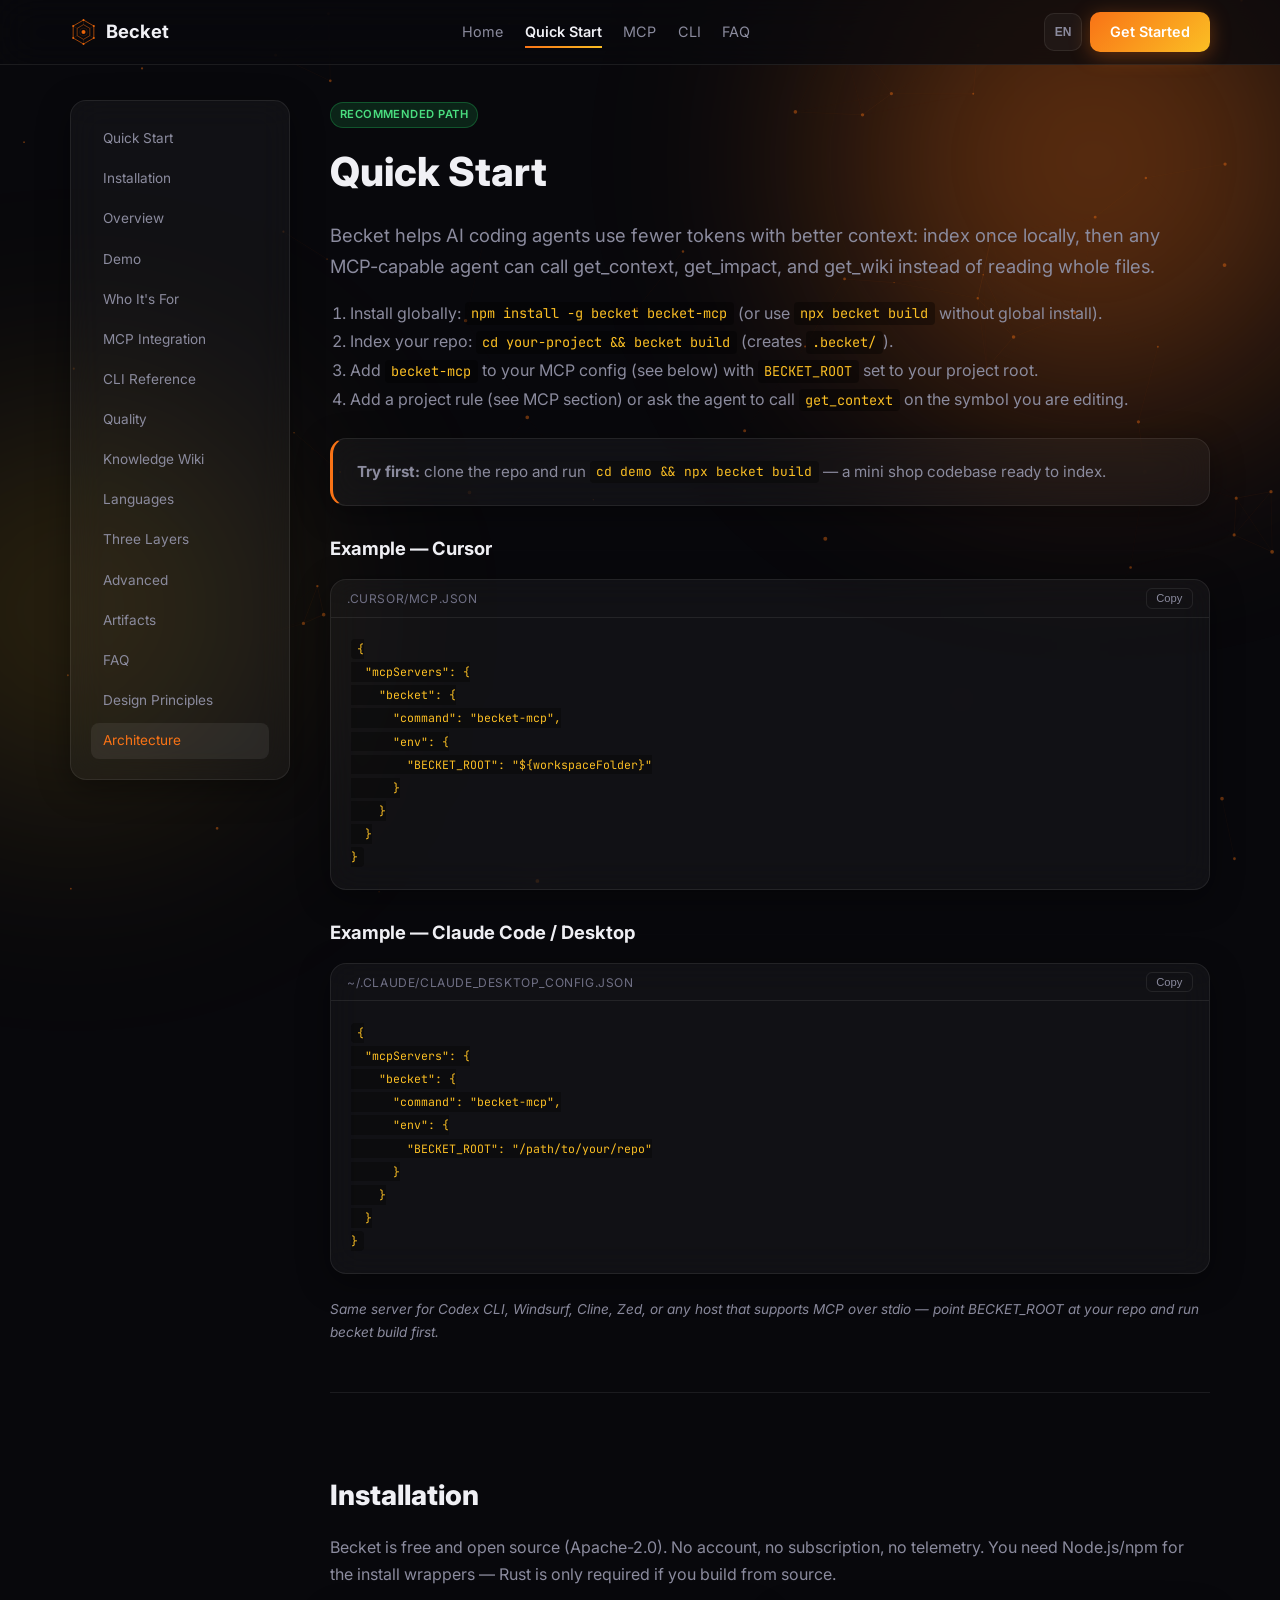
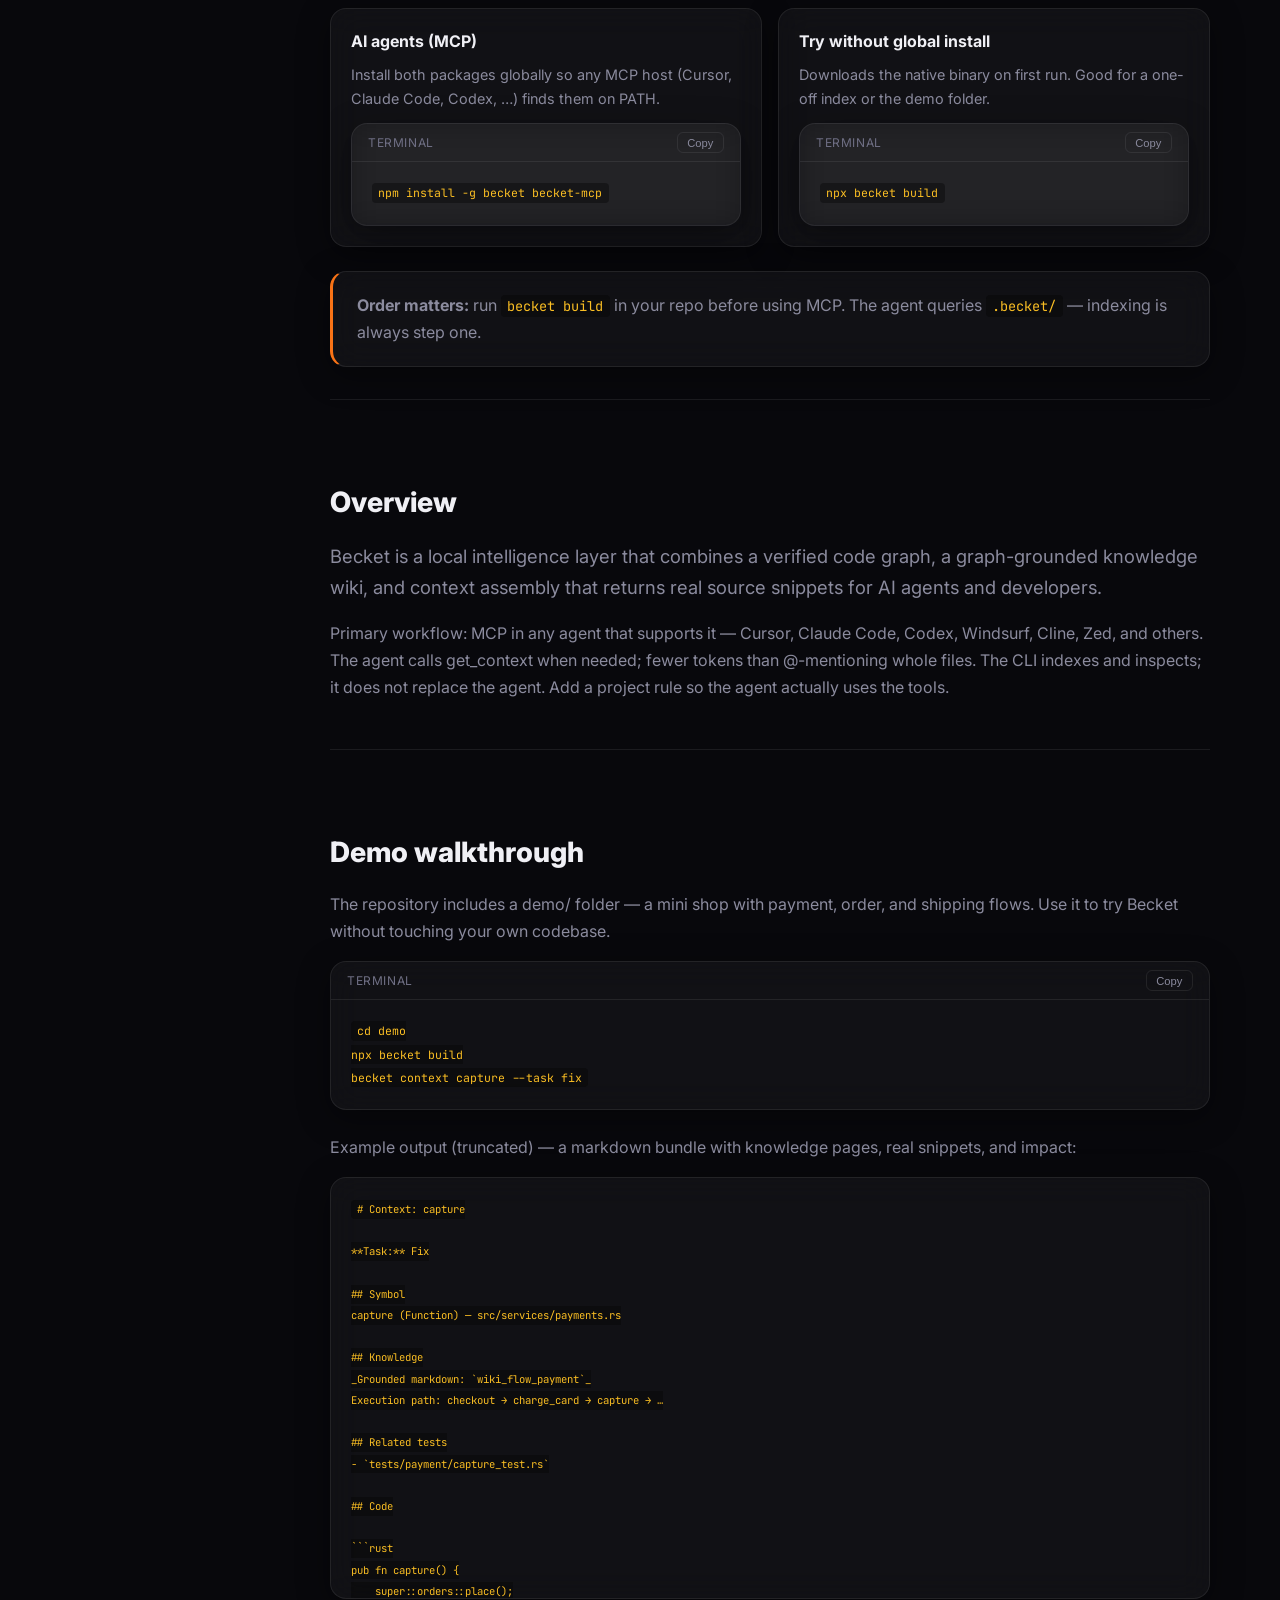
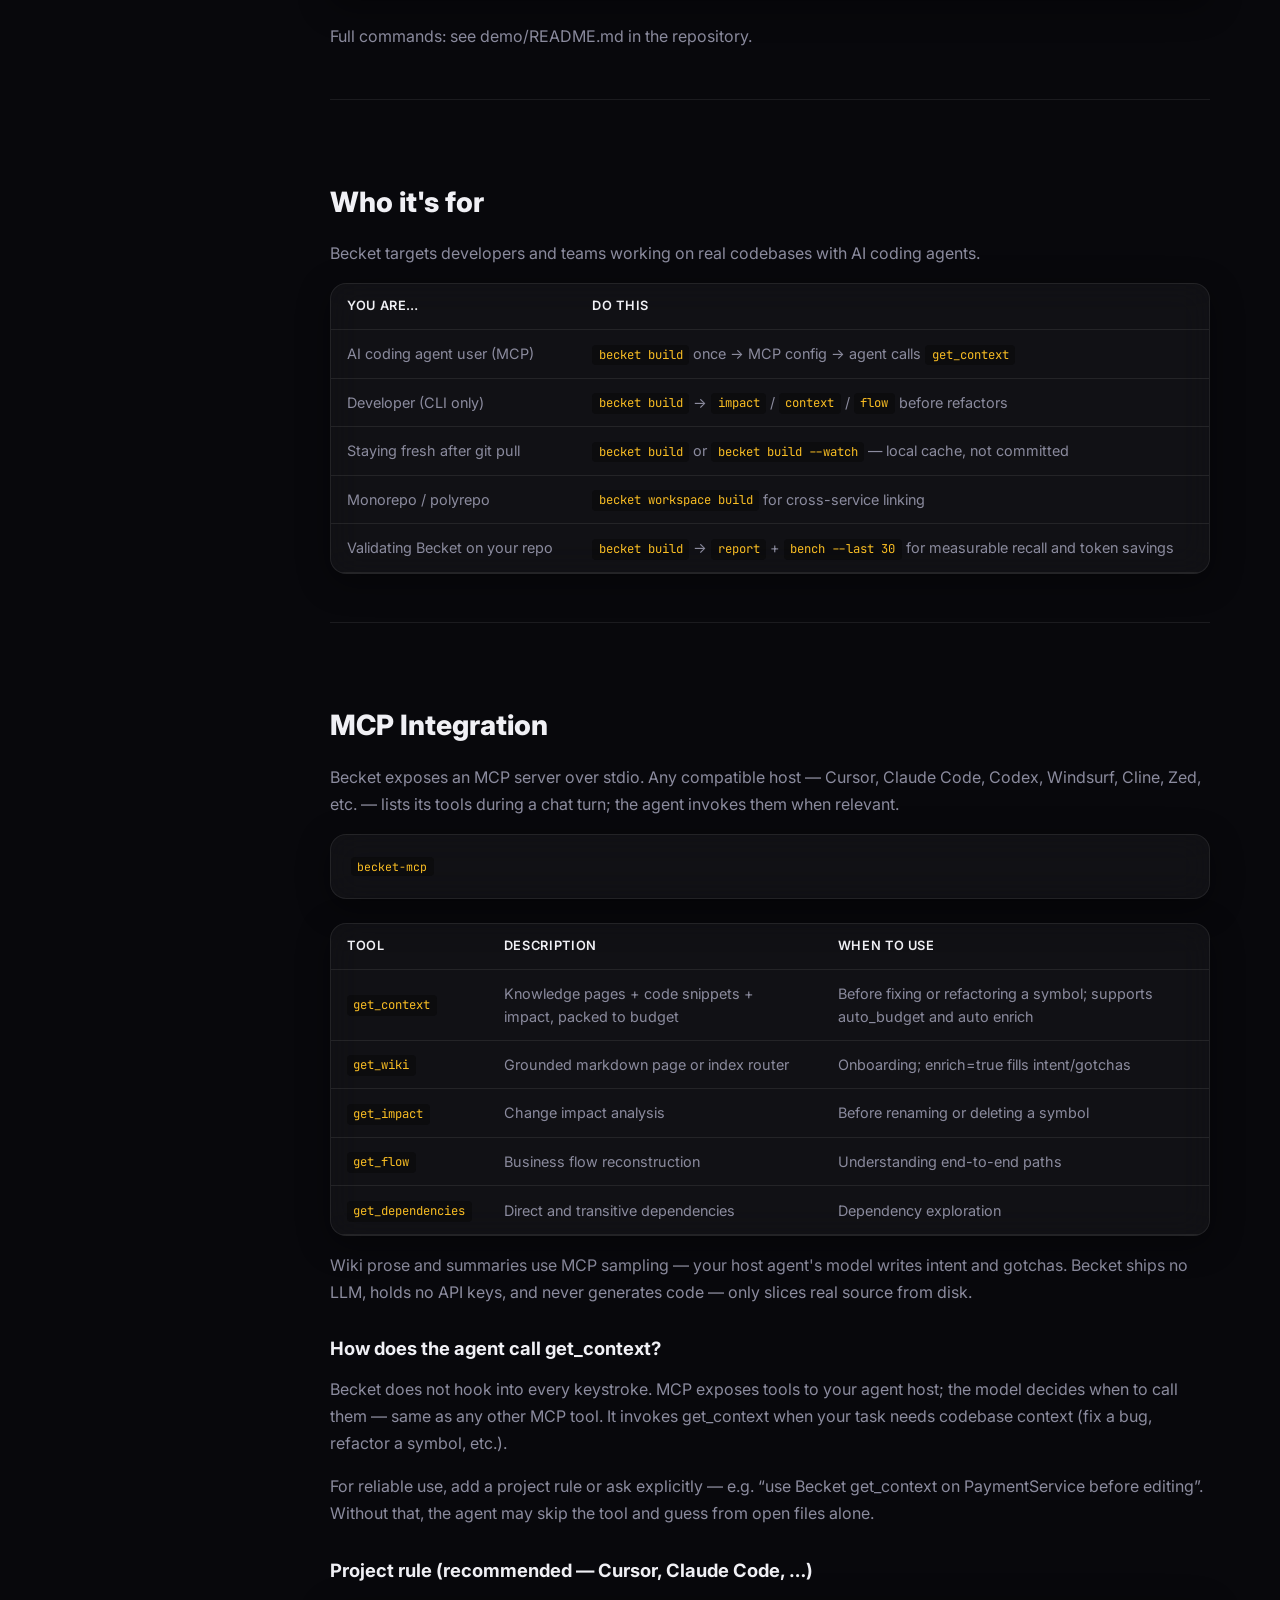
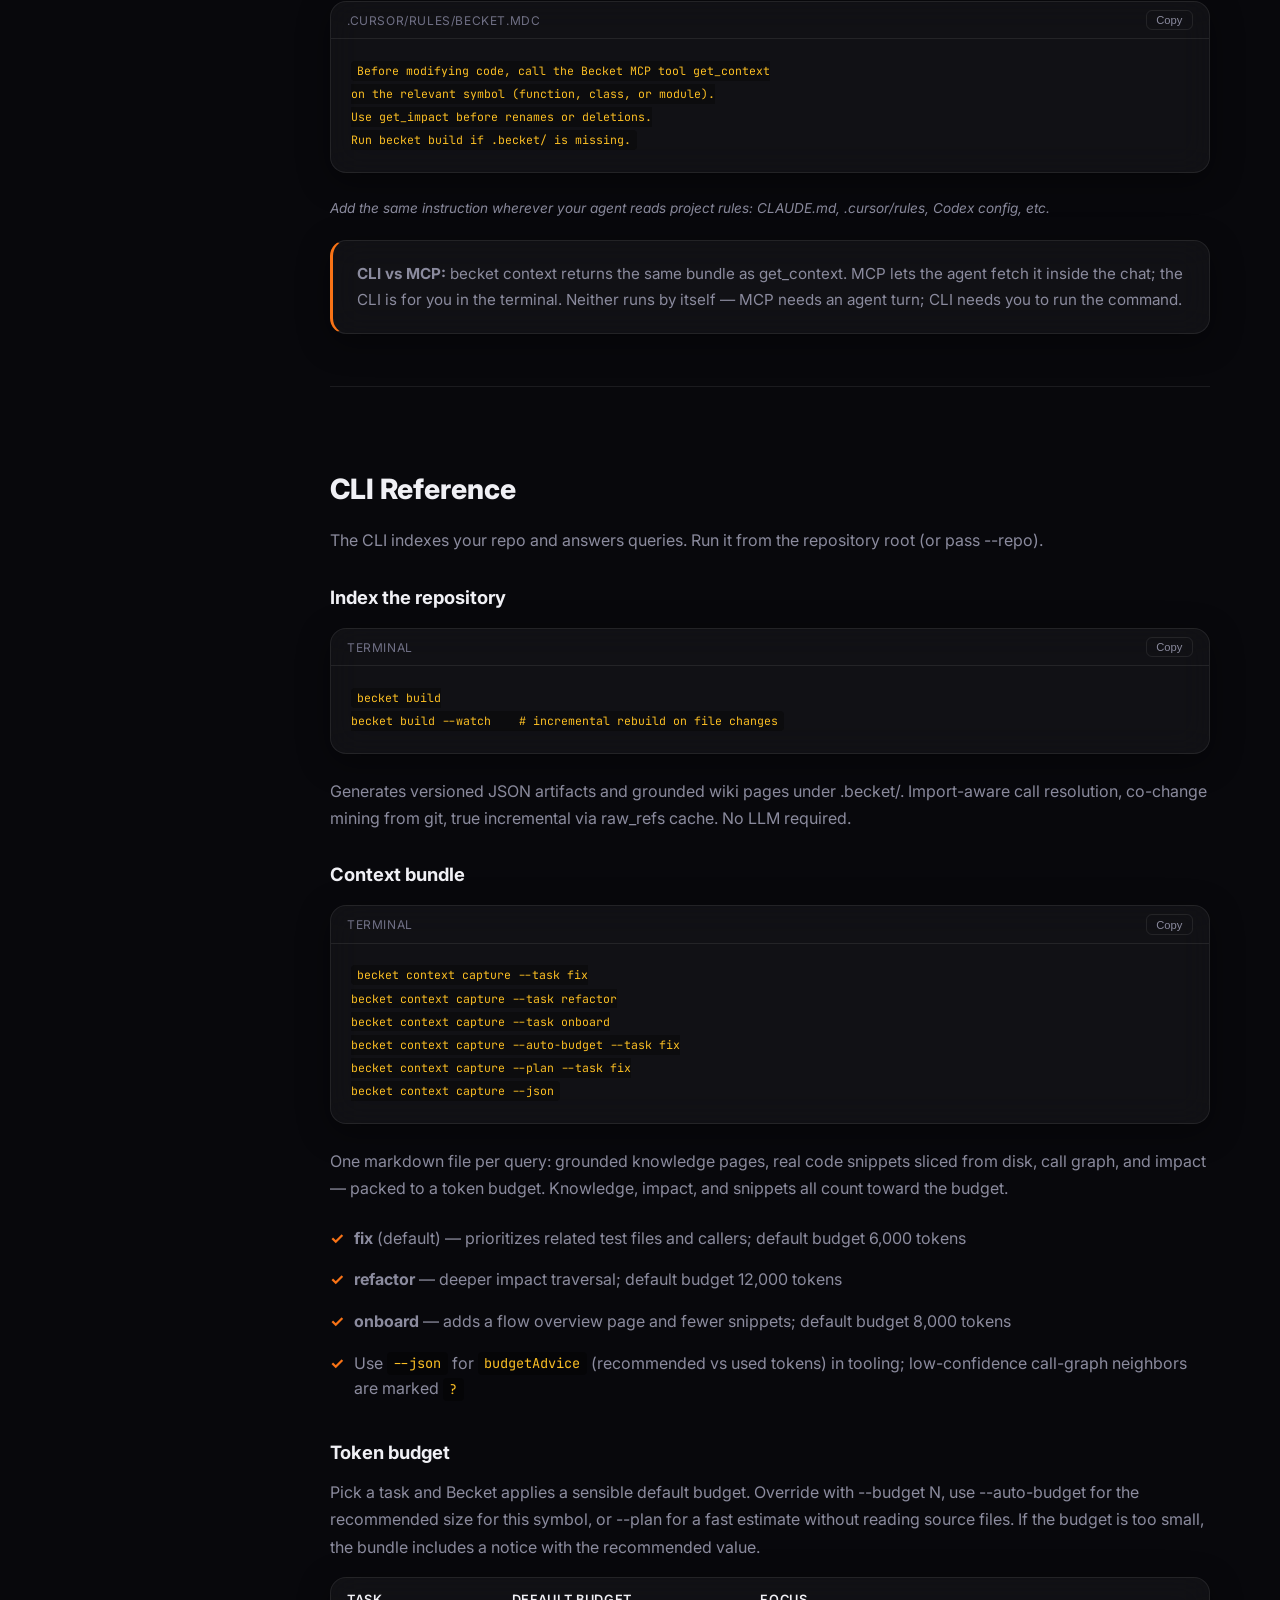
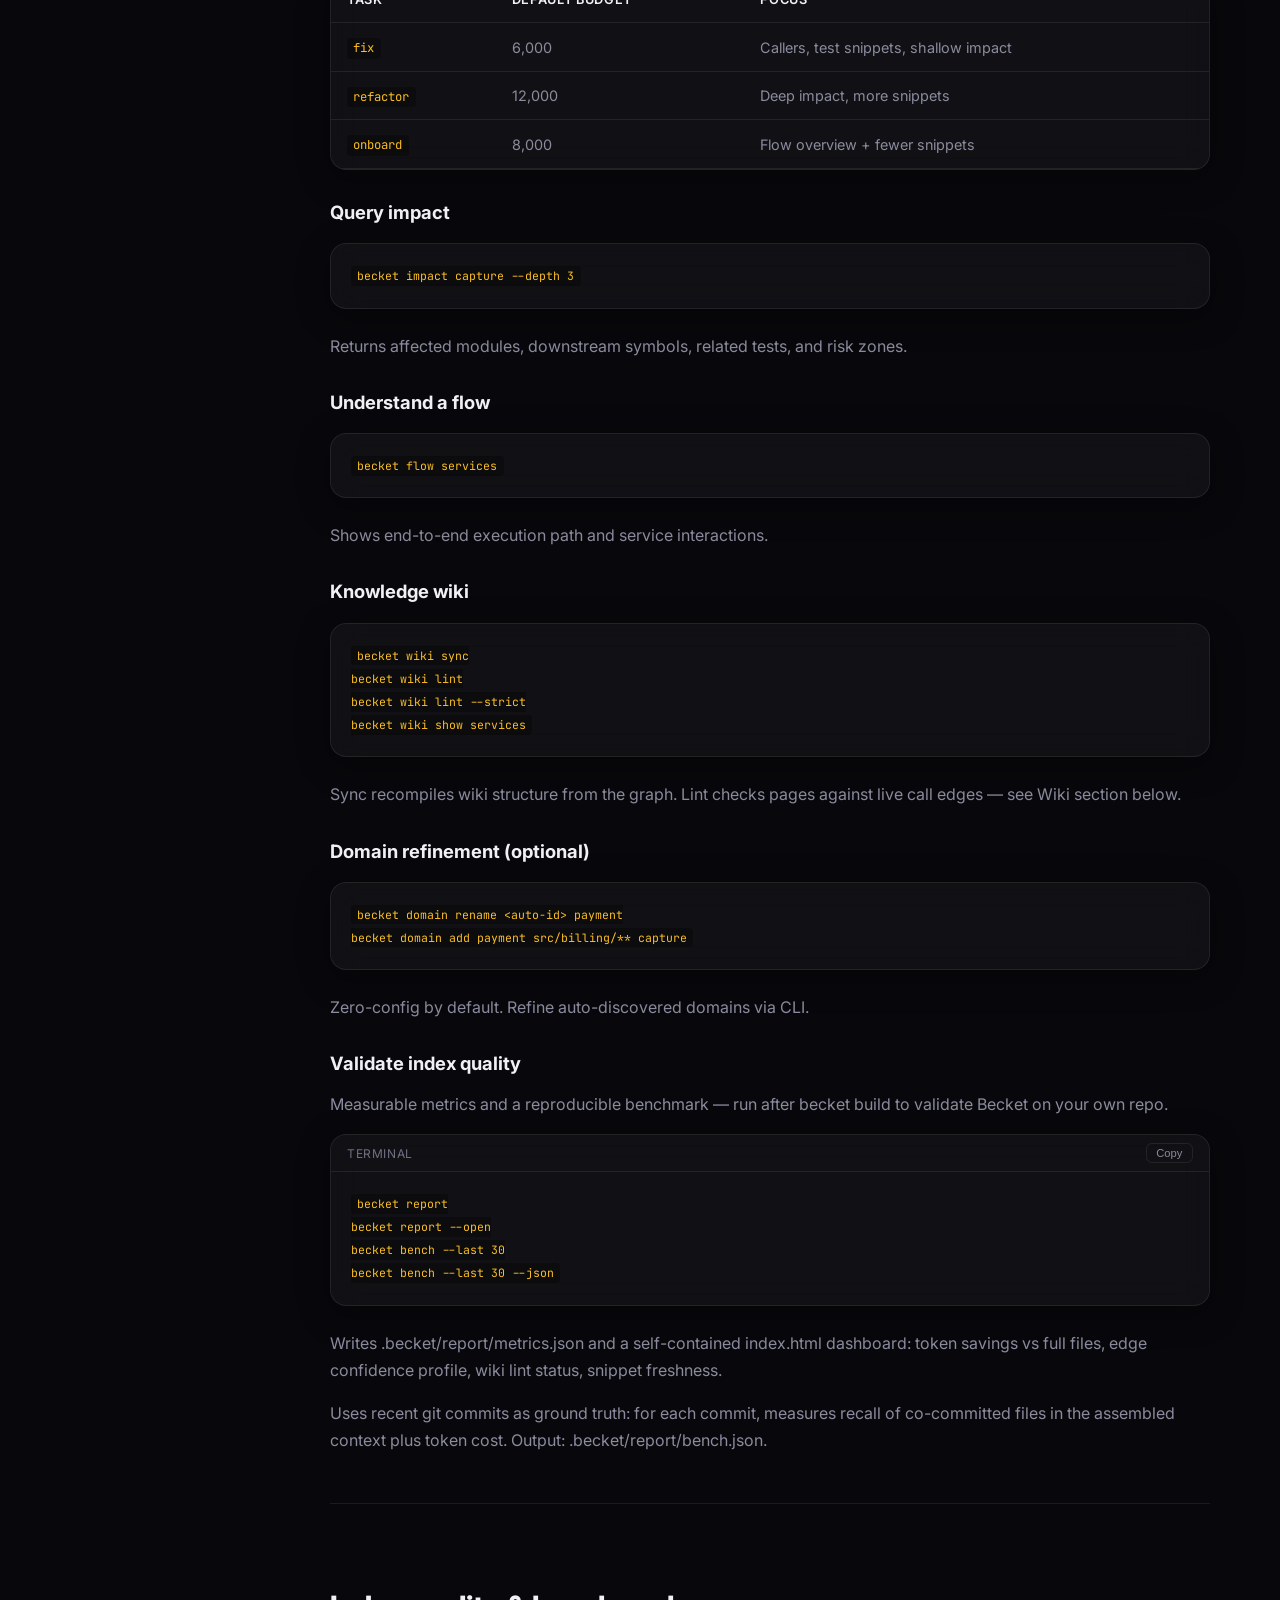
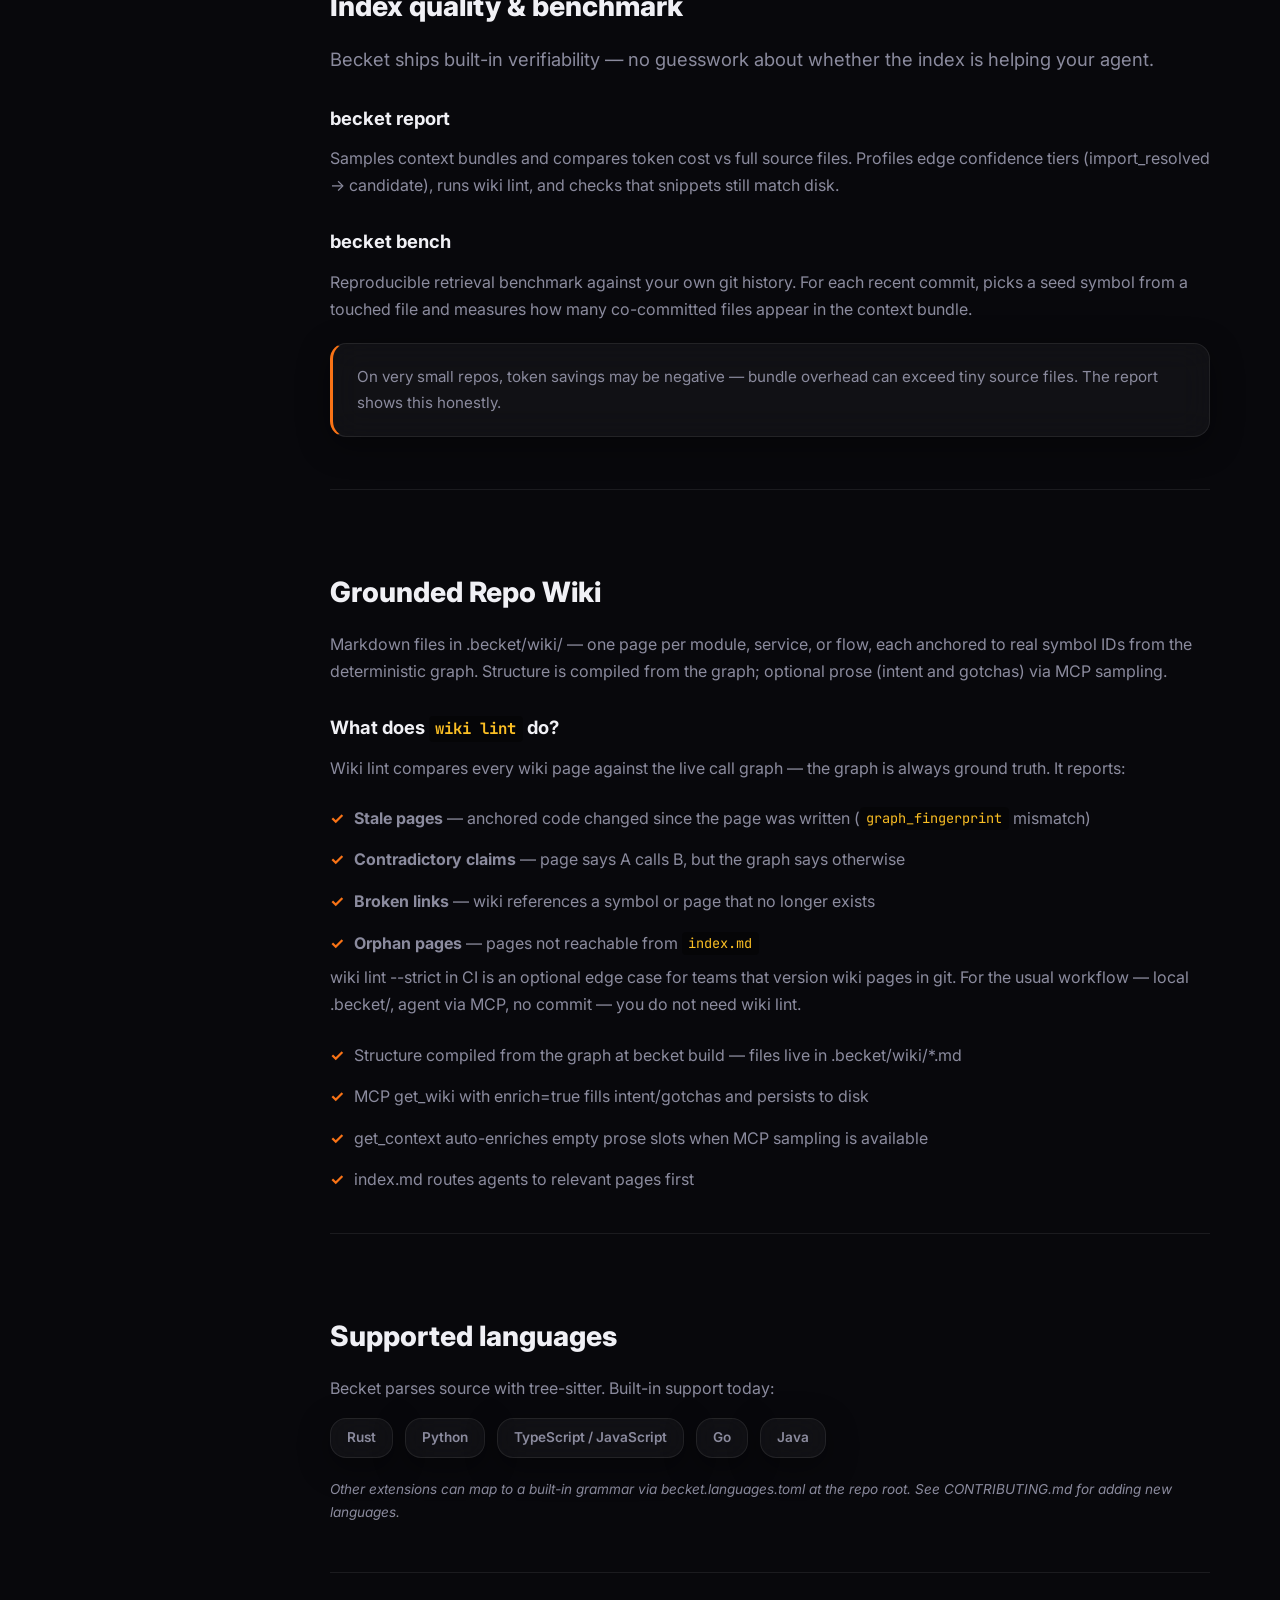
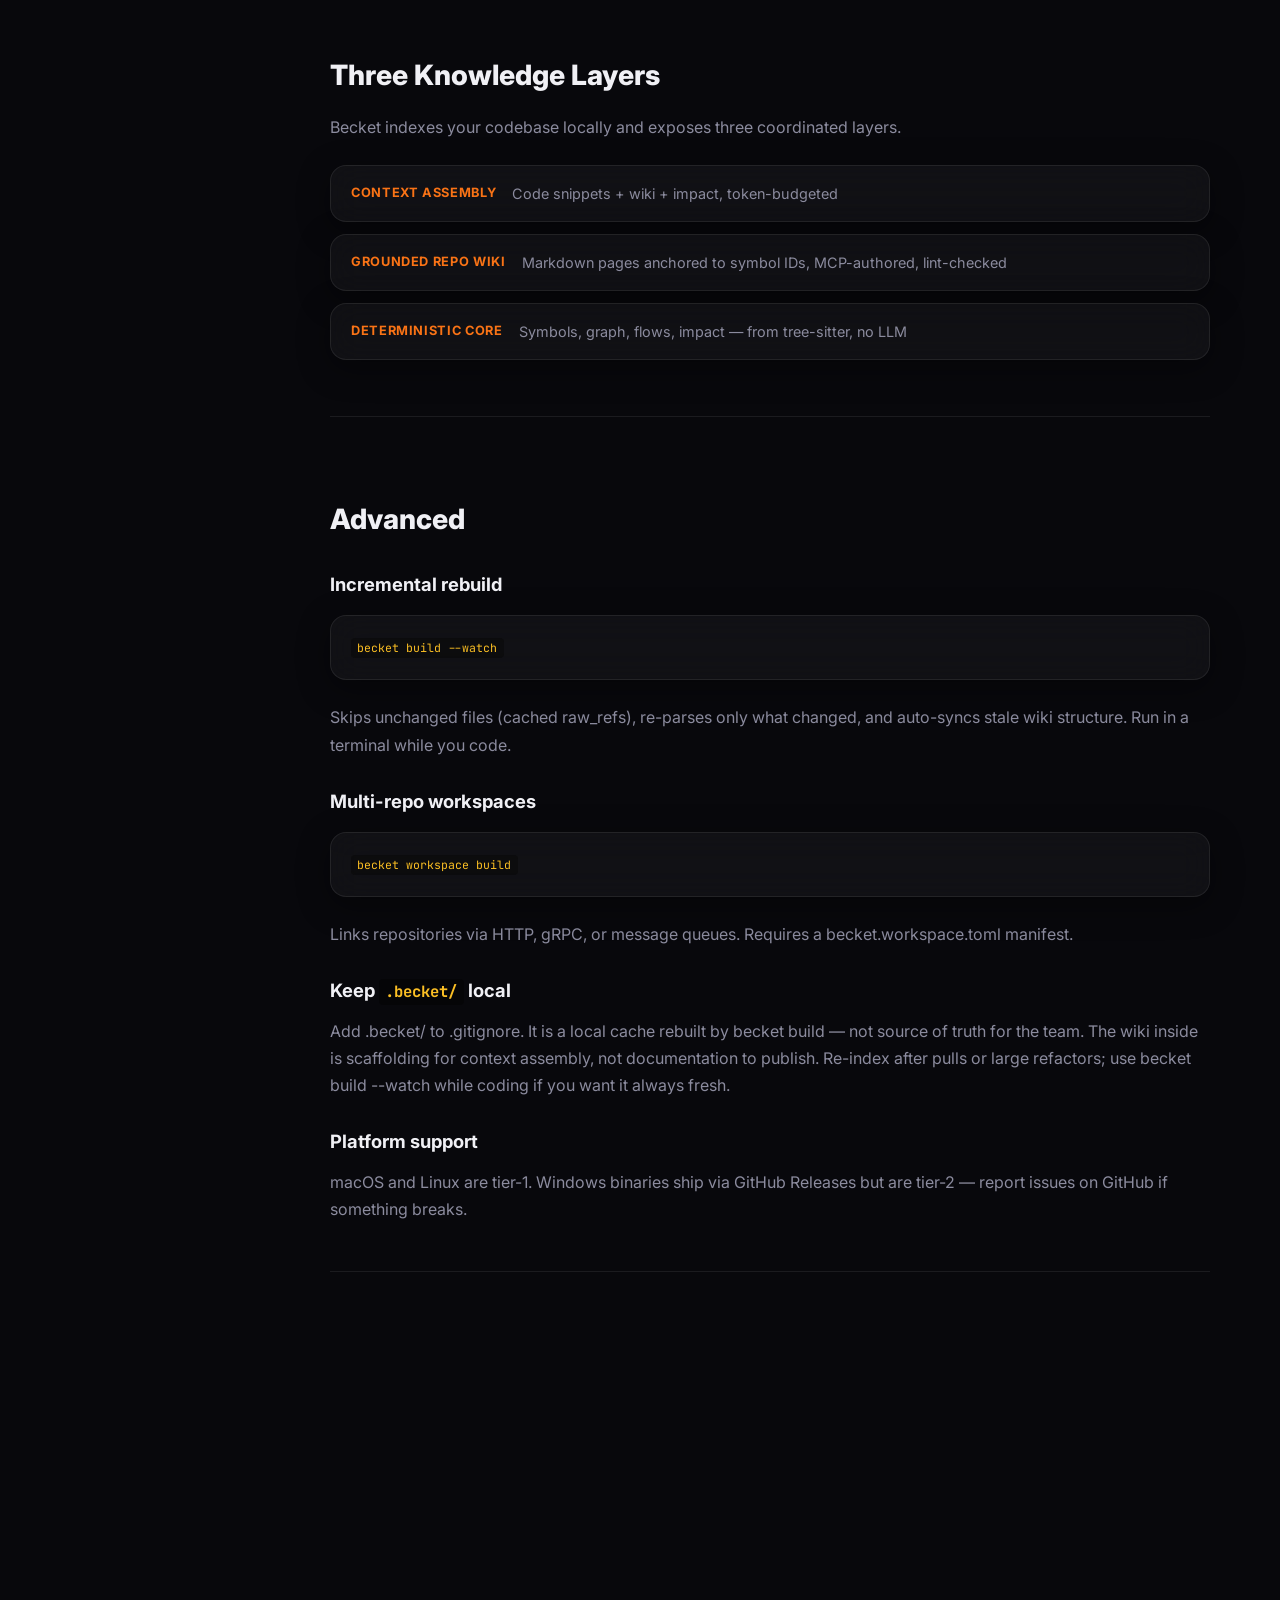
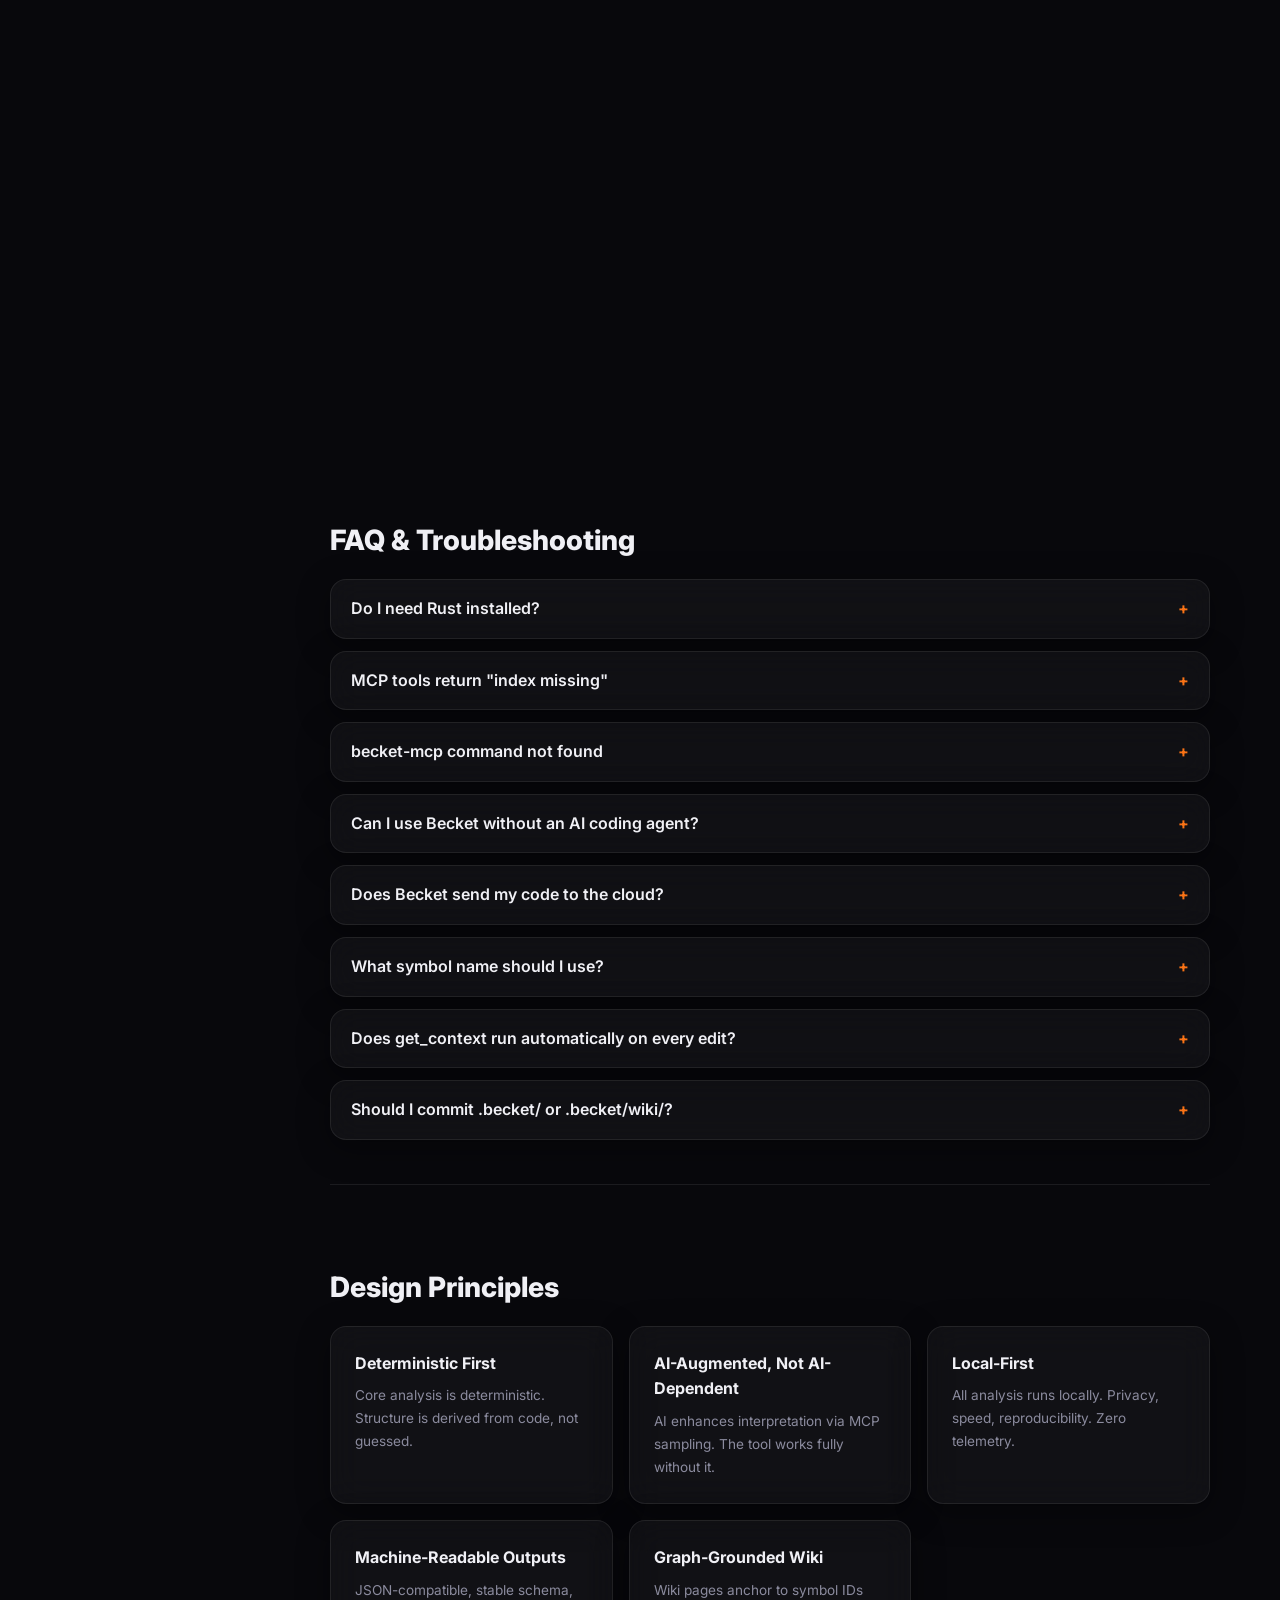
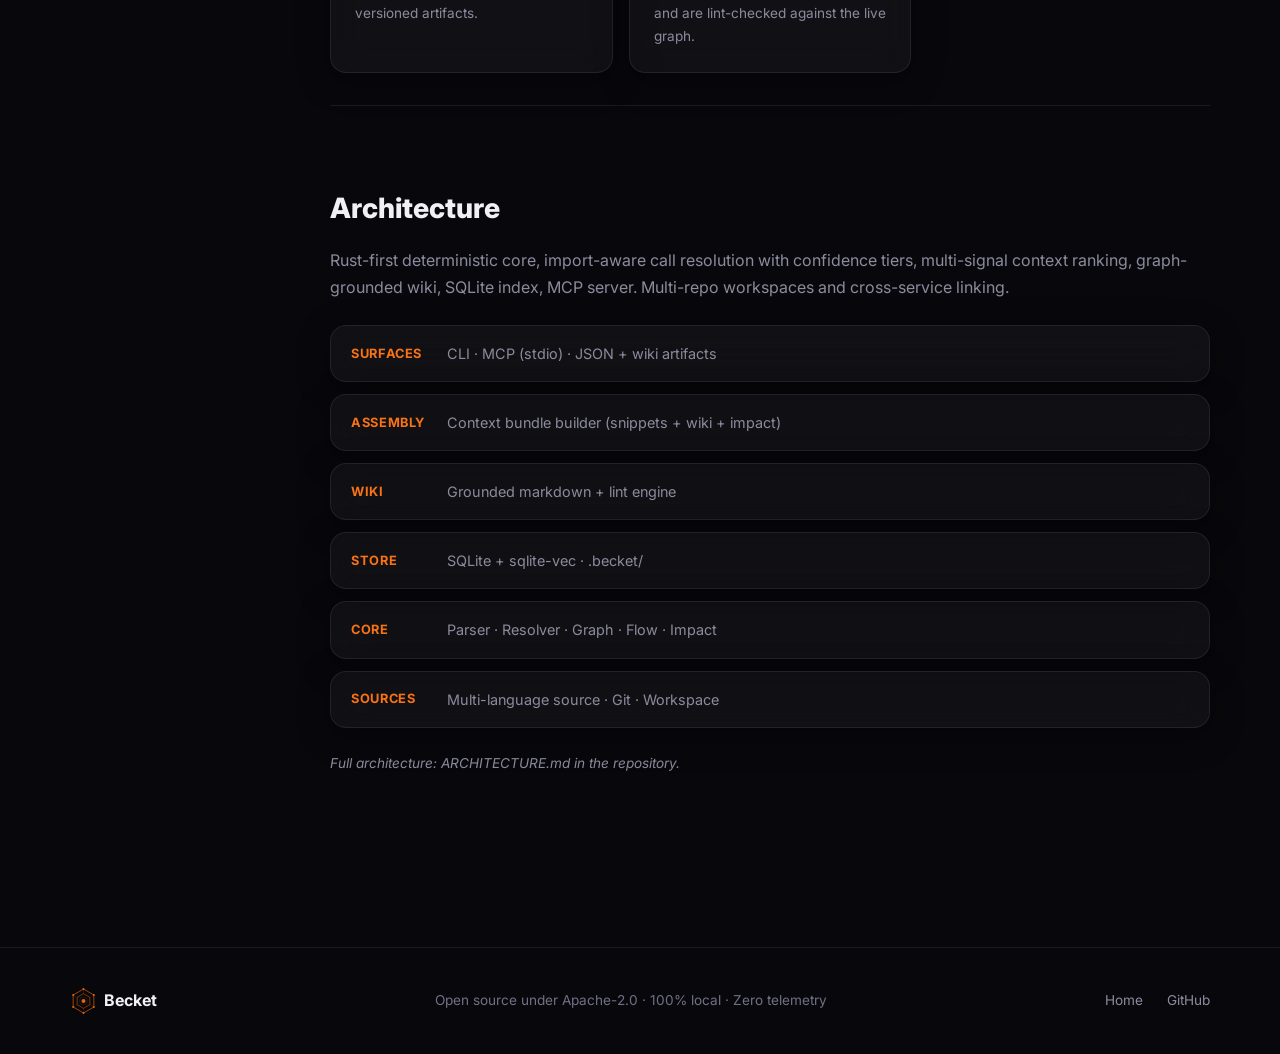
==== commit 68d4a20e: "Add import-aware graph resolution, quality report, and retrieval benchmark. Introduces confidence-ti" ====
--- a/website/docs.html
+++ b/website/docs.html
@@ -3,11 +3,11 @@
 <head>
   <meta charset="UTF-8" />
   <meta name="viewport" content="width=device-width, initial-scale=1.0" />
-  <meta name="description" content="Becket Documentation — MCP setup for Cursor and Claude Code, CLI reference, demo walkthrough" />
+  <meta name="description" content="Becket Documentation — MCP setup for AI coding agents, CLI reference, demo walkthrough" />
   <title>Docs — Becket</title>
   <link rel="icon" type="image/svg+xml" href="public/favicon.svg" />
-  <link rel="preload" href="css/styles.css?v=14" as="style" />
-  <link rel="stylesheet" href="css/styles.css?v=14" />
+  <link rel="preload" href="css/styles.css?v=15" as="style" />
+  <link rel="stylesheet" href="css/styles.css?v=15" />
   <link rel="preconnect" href="https://fonts.googleapis.com" />
   <link rel="preconnect" href="https://fonts.gstatic.com" crossorigin />
   <link rel="preload" as="style" href="https://fonts.googleapis.com/css2?family=Inter:wght@400;500;600;700;800&family=JetBrains+Mono:wght@400;500;600&display=swap" />
@@ -57,6 +57,7 @@
           <a href="#audience" data-i18n="docs.toc.audience">Who It's For</a>
           <a href="#mcp" data-i18n="docs.toc.mcp">MCP Integration</a>
           <a href="#cli" data-i18n="docs.toc.cli">CLI Reference</a>
+          <a href="#quality" data-i18n="docs.toc.quality">Quality</a>
           <a href="#wiki" data-i18n="docs.toc.wiki">Knowledge Wiki</a>
           <a href="#languages" data-i18n="docs.toc.languages">Languages</a>
           <a href="#layers" data-i18n="docs.toc.layers">Three Layers</a>
@@ -87,7 +88,7 @@
             <p data-i18n-html="docs.quickstart.callout"></p>
           </div>
 
-          <h3 data-i18n="docs.quickstart.cursorTitle">Cursor — MCP config</h3>
+          <h3 data-i18n="docs.quickstart.exampleTitle">Example — Cursor</h3>
           <div class="code-block glass-card">
             <div class="code-header"><span>.cursor/mcp.json</span><button class="copy-btn" data-copy='{"mcpServers":{"becket":{"command":"becket-mcp","env":{"BECKET_ROOT":"${workspaceFolder}"}}}}'>Copy</button></div>
             <pre><code>{
@@ -102,7 +103,7 @@
 }</code></pre>
           </div>
 
-          <h3 data-i18n="docs.quickstart.claudeTitle">Claude Code — MCP config</h3>
+          <h3 data-i18n="docs.quickstart.claudeTitle">Example — Claude Code / Desktop</h3>
           <div class="code-block glass-card">
             <div class="code-header"><span>~/.claude/claude_desktop_config.json</span><button class="copy-btn" data-copy='{"mcpServers":{"becket":{"command":"becket-mcp","args":[],"env":{"BECKET_ROOT":"/path/to/your/repo"}}}}'>Copy</button></div>
             <pre><code>{
@@ -116,7 +117,7 @@
   }
 }</code></pre>
           </div>
-          <p class="muted" data-i18n="docs.quickstart.claudeNote">Replace the path with your project root. Claude Code reads the same MCP server as Cursor.</p>
+          <p class="muted" data-i18n="docs.quickstart.hostsNote">Same server for Codex CLI, Windsurf, Cline, Zed, or any host that supports MCP over stdio — point <code>BECKET_ROOT</code> at your repo and run <code>becket build</code> first.</p>
         </section>
 
         <!-- Installation -->
@@ -161,13 +162,13 @@
           <p data-i18n="docs.demo.desc">The repository includes a <code>demo/</code> folder — a mini shop with payment, order, and shipping flows. Use it to try Becket without touching your own codebase.</p>
 
           <div class="code-block glass-card">
-            <div class="code-header"><span>terminal</span><button class="copy-btn" data-copy="cd demo&#10;npx becket build&#10;becket context capture --budget 6000 --task fix">Copy</button></div>
+            <div class="code-header"><span>terminal</span><button class="copy-btn" data-copy="cd demo&#10;npx becket build&#10;becket context capture --task fix">Copy</button></div>
             <pre><code>cd demo
 npx becket build
-becket context capture --budget 6000 --task fix</code></pre>
-          </div>
-
-          <p data-i18n="docs.demo.outputDesc">Example output (truncated) — a markdown bundle with wiki, real snippets, and impact:</p>
+becket context capture --task fix</code></pre>
+          </div>
+
+          <p data-i18n="docs.demo.outputDesc">Example output (truncated) — a markdown bundle with knowledge pages, real snippets, and impact:</p>
           <div class="code-block glass-card example-output">
             <pre><code># Context: capture
 
@@ -176,22 +177,18 @@
 ## Symbol
 capture (Function) — src/services/payments.rs
 
-## Wiki
-_Grounded page: wiki_flow_services_
-Execution path: run_billing → invoice → capture → place → …
+## Knowledge
+_Grounded markdown: `wiki_flow_payment`_
+Execution path: checkout → charge_card → capture → …
+
+## Related tests
+- `tests/payment/capture_test.rs`
 
 ## Code
 
 ```rust
 pub fn capture() {
     super::orders::place();
-}
-```
-
-### invoice (`src/services/billing.rs`)
-```rust
-pub fn invoice() {
-    super::payments::capture();
 }
 ```
 …</code></pre>
@@ -229,6 +226,10 @@
                   <td data-i18n="docs.audience.r4">Monorepo / polyrepo</td>
                   <td data-i18n-html="docs.audience.d4"><code>becket workspace build</code> for cross-service linking</td>
                 </tr>
+                <tr>
+                  <td data-i18n="docs.audience.r5">Validating Becket on your repo</td>
+                  <td data-i18n-html="docs.audience.d5"><code>becket build</code> → <code>report</code> + <code>bench --last 30</code> for measurable recall and token savings</td>
+                </tr>
               </tbody>
             </table>
           </div>
@@ -315,12 +316,52 @@
 
           <h3 data-i18n="docs.cli.context.title">Context bundle</h3>
           <div class="code-block glass-card">
-            <div class="code-header"><span>terminal</span><button class="copy-btn" data-copy="becket context PaymentService --format md --budget 6000 --task fix">Copy</button></div>
-            <pre><code>becket context capture --budget 6000 --task fix
+            <div class="code-header"><span>terminal</span><button class="copy-btn" data-copy="becket context capture --task fix&#10;becket context capture --task refactor&#10;becket context capture --task onboard&#10;becket context capture --auto-budget --task fix&#10;becket context capture --plan --task fix&#10;becket context capture --json">Copy</button></div>
+            <pre><code>becket context capture --task fix
 becket context capture --task refactor
-becket context capture --task onboard --json</code></pre>
-          </div>
-          <p data-i18n="docs.cli.context.desc">Task modes: <code>fix</code> (default, more snippets), <code>refactor</code> (wider impact), <code>onboard</code> (overview, fewer snippets).</p>
+becket context capture --task onboard
+becket context capture --auto-budget --task fix
+becket context capture --plan --task fix
+becket context capture --json</code></pre>
+          </div>
+          <p data-i18n="docs.cli.context.desc"></p>
+          <ul class="check-list docs-check">
+            <li data-i18n-html="docs.cli.context.li1"></li>
+            <li data-i18n-html="docs.cli.context.li2"></li>
+            <li data-i18n-html="docs.cli.context.li3"></li>
+            <li data-i18n-html="docs.cli.context.li4"></li>
+          </ul>
+
+          <h3 data-i18n="docs.cli.budget.title">Token budget</h3>
+          <p data-i18n="docs.cli.budget.desc"></p>
+          <div class="table-wrap glass-card">
+            <table>
+              <thead>
+                <tr>
+                  <th data-i18n="docs.cli.budget.th.task">Task</th>
+                  <th data-i18n="docs.cli.budget.th.default">Default budget</th>
+                  <th data-i18n="docs.cli.budget.th.focus">Focus</th>
+                </tr>
+              </thead>
+              <tbody>
+                <tr>
+                  <td><code>fix</code></td>
+                  <td>6,000</td>
+                  <td data-i18n="docs.cli.budget.fix">Callers, test snippets, shallow impact</td>
+                </tr>
+                <tr>
+                  <td><code>refactor</code></td>
+                  <td>12,000</td>
+                  <td data-i18n="docs.cli.budget.refactor">Deep impact, more snippets</td>
+                </tr>
+                <tr>
+                  <td><code>onboard</code></td>
+                  <td>8,000</td>
+                  <td data-i18n="docs.cli.budget.onboard">Flow overview + fewer snippets</td>
+                </tr>
+              </tbody>
+            </table>
+          </div>
 
           <h3 data-i18n="docs.cli.impact.title">Query impact</h3>
           <div class="code-block glass-card">
@@ -349,6 +390,34 @@
 becket domain add payment src/billing/** capture</code></pre>
           </div>
           <p data-i18n="docs.cli.domain.desc">Zero-config by default. Refine auto-discovered domains via CLI.</p>
+
+          <h3 data-i18n="docs.cli.quality.title">Validate index quality</h3>
+          <p data-i18n="docs.cli.quality.desc">Measurable metrics and a reproducible benchmark — run after <code>becket build</code> to validate Becket on your own repo.</p>
+          <div class="code-block glass-card">
+            <div class="code-header"><span>terminal</span><button class="copy-btn" data-copy="becket report&#10;becket report --open&#10;becket bench --last 30&#10;becket bench --last 30 --json">Copy</button></div>
+            <pre><code>becket report
+becket report --open
+becket bench --last 30
+becket bench --last 30 --json</code></pre>
+          </div>
+          <p data-i18n="docs.cli.report.desc">Writes <code>.becket/report/metrics.json</code> and a self-contained <code>index.html</code> dashboard: token savings vs full files, edge confidence profile, wiki lint status, snippet freshness.</p>
+          <p data-i18n="docs.cli.bench.desc">Uses recent git commits as ground truth: for each commit, measures recall of co-committed files in the assembled context plus token cost. Output: <code>.becket/report/bench.json</code>.</p>
+        </section>
+
+        <!-- Quality -->
+        <section id="quality" class="doc-section reveal">
+          <h2 data-i18n="docs.quality.title">Index quality &amp; benchmark</h2>
+          <p class="lead" data-i18n="docs.quality.lead">Becket ships built-in verifiability — no guesswork about whether the index is helping your agent.</p>
+
+          <h3 data-i18n="docs.quality.report.title">becket report</h3>
+          <p data-i18n="docs.quality.report.desc">Samples context bundles and compares token cost vs full source files. Profiles edge confidence tiers (<code>import_resolved</code> → <code>candidate</code>), runs wiki lint, and checks that snippets still match disk.</p>
+
+          <h3 data-i18n="docs.quality.bench.title">becket bench</h3>
+          <p data-i18n="docs.quality.bench.desc">Reproducible retrieval benchmark against your own git history. For each recent commit, picks a seed symbol from a touched file and measures how many co-committed files appear in the context bundle.</p>
+
+          <div class="callout glass-card">
+            <p data-i18n="docs.quality.note">On very small repos, token savings may be negative — bundle overhead can exceed tiny source files. The report shows this honestly.</p>
+          </div>
         </section>
 
         <!-- Wiki -->
@@ -367,9 +436,10 @@
           <p data-i18n="docs.wiki.lintCi"><code>wiki lint --strict</code> in CI is an optional edge case for teams that version wiki pages in git. For the usual workflow — local <code>.becket/</code>, agent via MCP, no commit — you do not need wiki lint.</p>
 
           <ul class="check-list docs-check">
-            <li data-i18n="docs.wiki.li1">Pages authored lazily via MCP sampling (host model, no bundled LLM)</li>
+            <li data-i18n="docs.wiki.li1">Structure compiled from the graph at <code>becket build</code> — files live in <code>.becket/wiki/*.md</code></li>
             <li data-i18n="docs.wiki.li2">MCP <code>get_wiki</code> with <code>enrich=true</code> fills intent/gotchas and persists to disk</li>
-            <li data-i18n="docs.wiki.li3"><code>index.md</code> routes agents to relevant pages first</li>
+            <li data-i18n="docs.wiki.li3"><code>get_context</code> auto-enriches empty prose slots when MCP sampling is available</li>
+            <li data-i18n="docs.wiki.li4"><code>index.md</code> routes agents to relevant pages first</li>
           </ul>
         </section>
 
@@ -436,11 +506,14 @@
               <tbody>
                 <tr><td><code>architecture.json</code></td><td data-i18n="docs.artifacts.a1">High-level structural map</td></tr>
                 <tr><td><code>symbols.json</code></td><td data-i18n="docs.artifacts.a2">Symbol catalog with locations</td></tr>
-                <tr><td><code>dependencies.json</code></td><td data-i18n="docs.artifacts.a3">Dependency graph</td></tr>
+                <tr><td><code>dependencies.json</code></td><td data-i18n="docs.artifacts.a3">Dependency graph with resolution + confidence tiers (schema 1.1.0)</td></tr>
                 <tr><td><code>flows.json</code></td><td data-i18n="docs.artifacts.a4">Reconstructed business flows</td></tr>
                 <tr><td><code>entrypoints.json</code></td><td data-i18n="docs.artifacts.a5">Detected entry points</td></tr>
                 <tr><td><code>wiki/index.md</code></td><td data-i18n="docs.artifacts.a6">Wiki router / table of contents</td></tr>
                 <tr><td><code>wiki/*.md</code></td><td data-i18n="docs.artifacts.a7">Grounded knowledge pages (symbol-anchored)</td></tr>
+                <tr><td><code>report/metrics.json</code></td><td data-i18n="docs.artifacts.a8">Index quality metrics (becket report)</td></tr>
+                <tr><td><code>report/bench.json</code></td><td data-i18n="docs.artifacts.a9">Retrieval benchmark results (becket bench)</td></tr>
+                <tr><td><code>report/index.html</code></td><td data-i18n="docs.artifacts.a10">Local HTML dashboard (becket report)</td></tr>
               </tbody>
             </table>
           </div>
@@ -514,7 +587,7 @@
         <!-- Architecture -->
         <section id="architecture" class="doc-section reveal">
           <h2 data-i18n="docs.arch.title">Architecture</h2>
-          <p data-i18n="docs.arch.desc">Rust-first deterministic core, graph-grounded wiki, context assembly, SQLite index, MCP server. Multi-repo workspaces and cross-service linking.</p>
+          <p data-i18n="docs.arch.desc">Rust-first deterministic core, import-aware call resolution with confidence tiers, multi-signal context ranking, graph-grounded wiki, SQLite index, MCP server. Multi-repo workspaces and cross-service linking.</p>
           <div class="arch-stack">
             <div class="arch-layer glass-card"><span class="arch-label" data-i18n="docs.arch.l1">Surfaces</span><span>CLI · MCP (stdio) · JSON + wiki artifacts</span></div>
             <div class="arch-layer glass-card"><span class="arch-label" data-i18n="docs.arch.l5">Assembly</span><span data-i18n="docs.arch.l5d">Context bundle builder (snippets + wiki + impact)</span></div>
@@ -544,7 +617,7 @@
     </div>
   </footer>
 
-  <script src="js/i18n.js?v=16" defer></script>
+  <script src="js/i18n.js?v=17" defer></script>
   <script src="js/main.js" defer></script>
 </body>
 </html>
